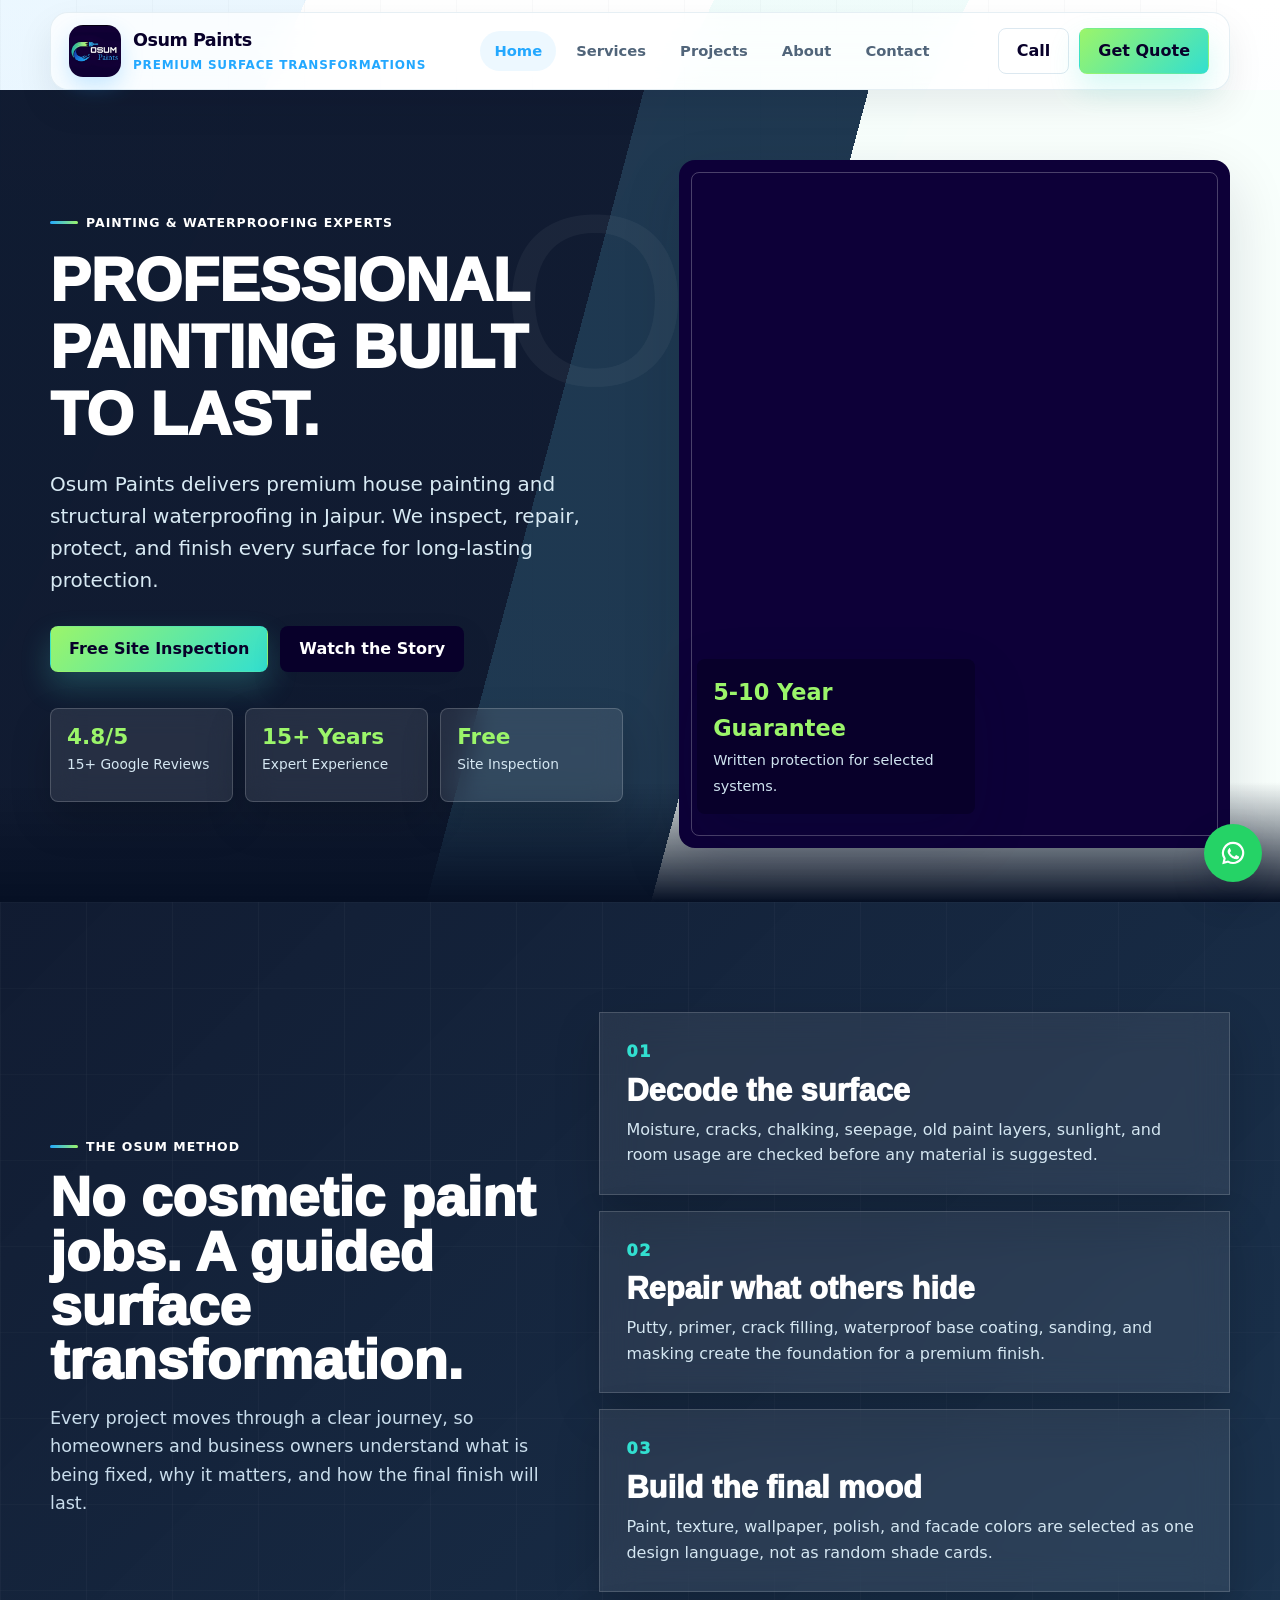
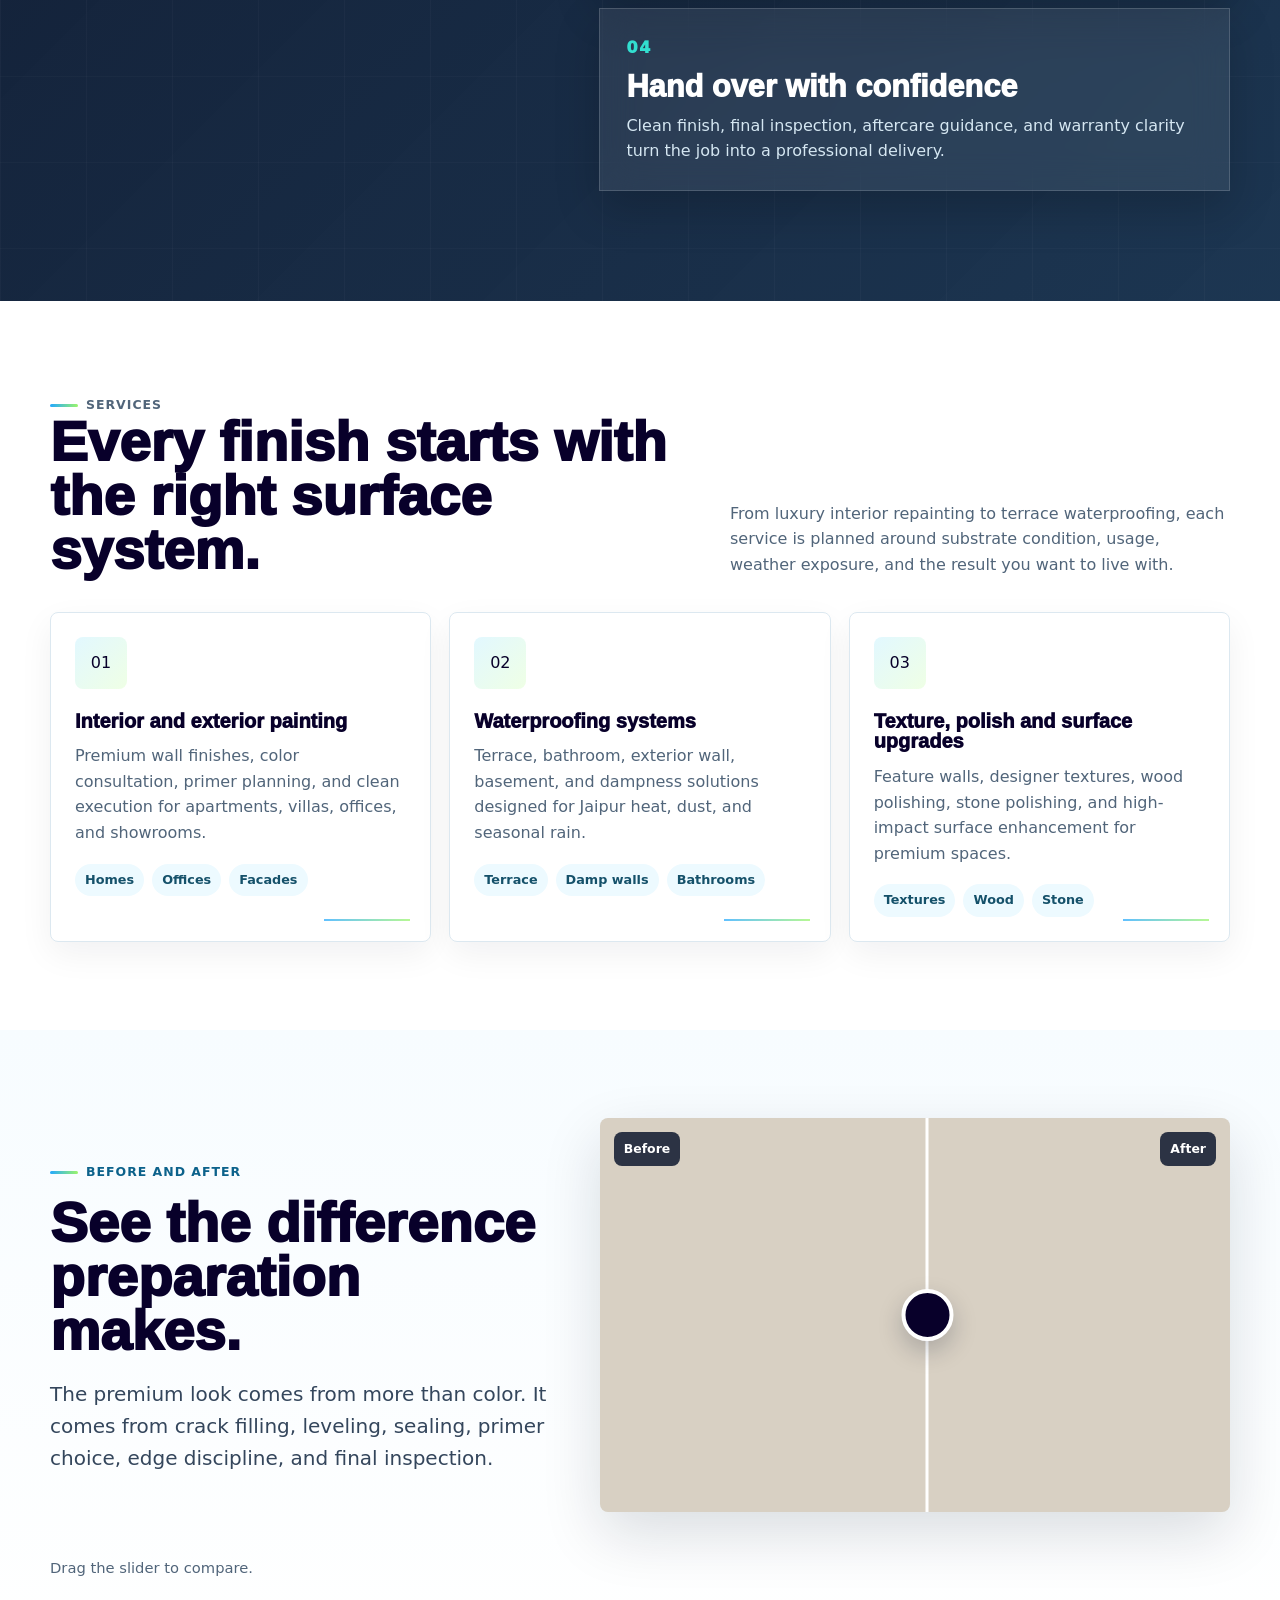
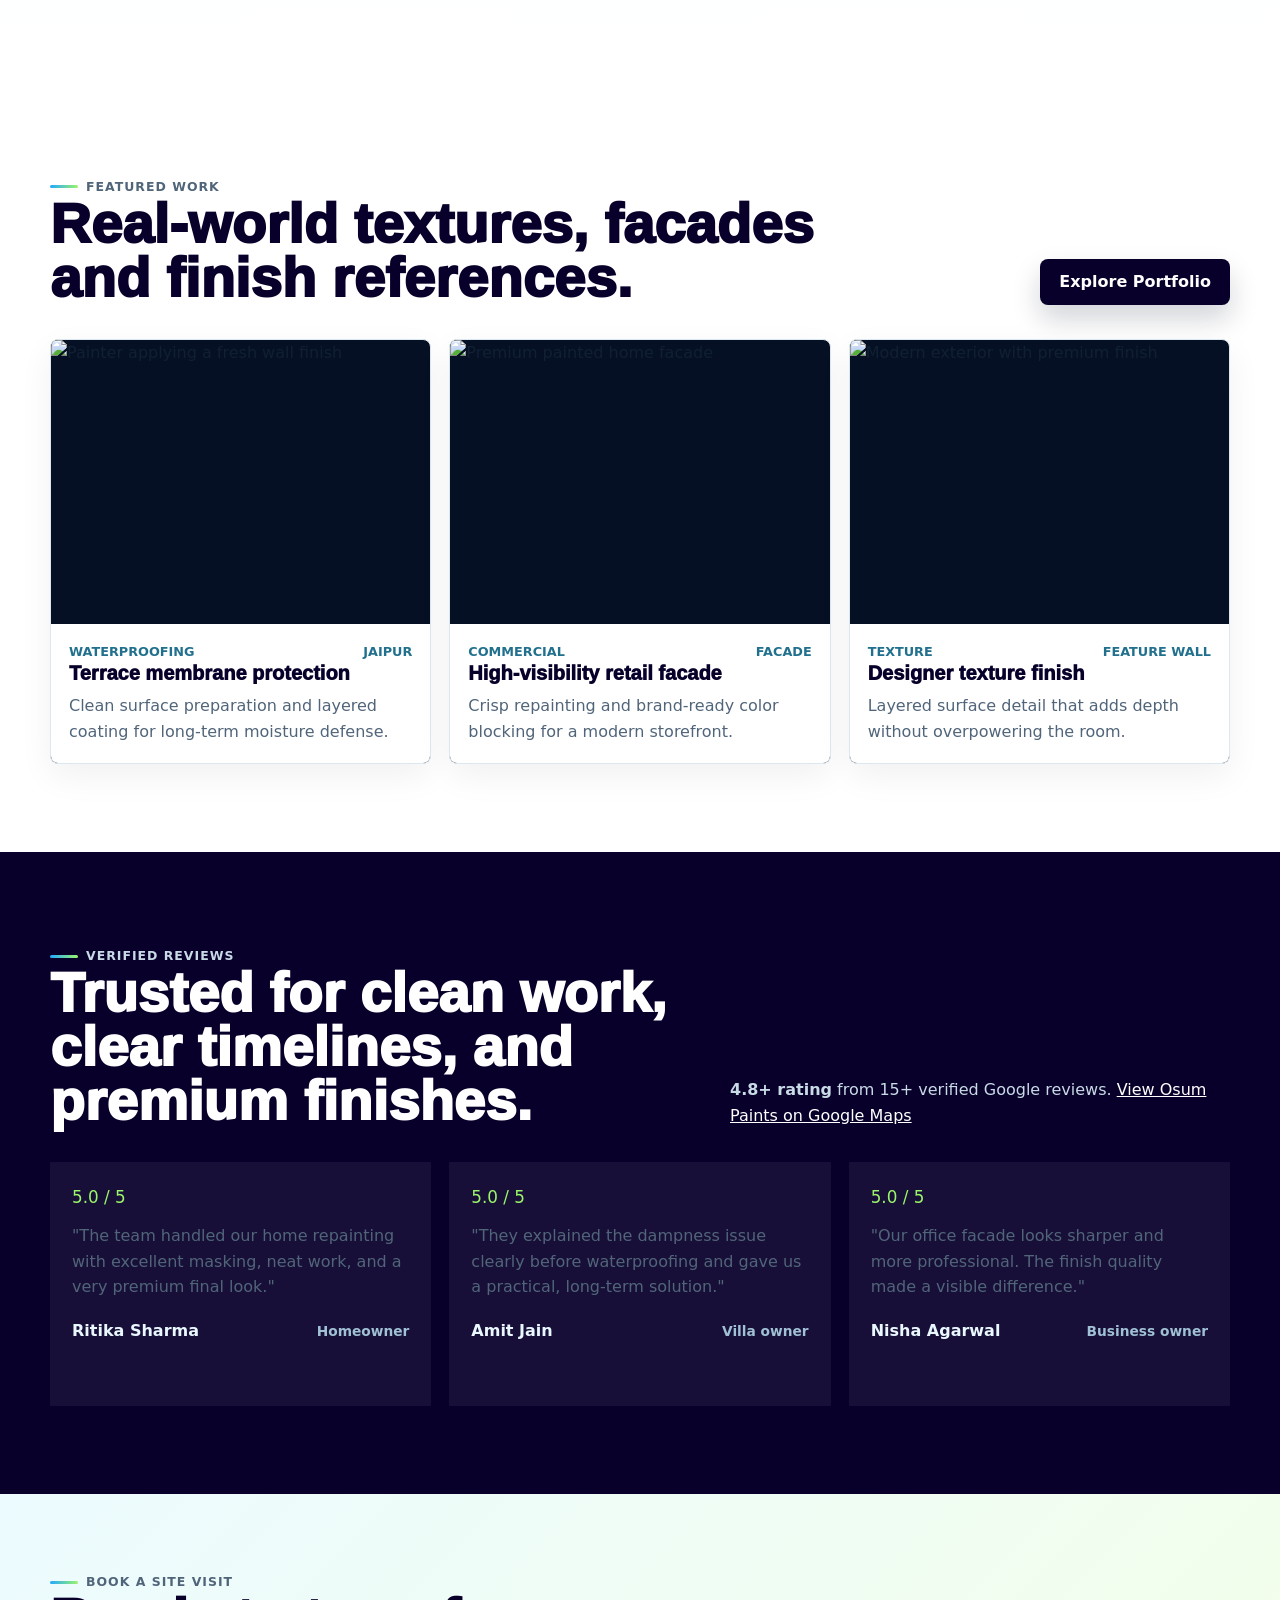
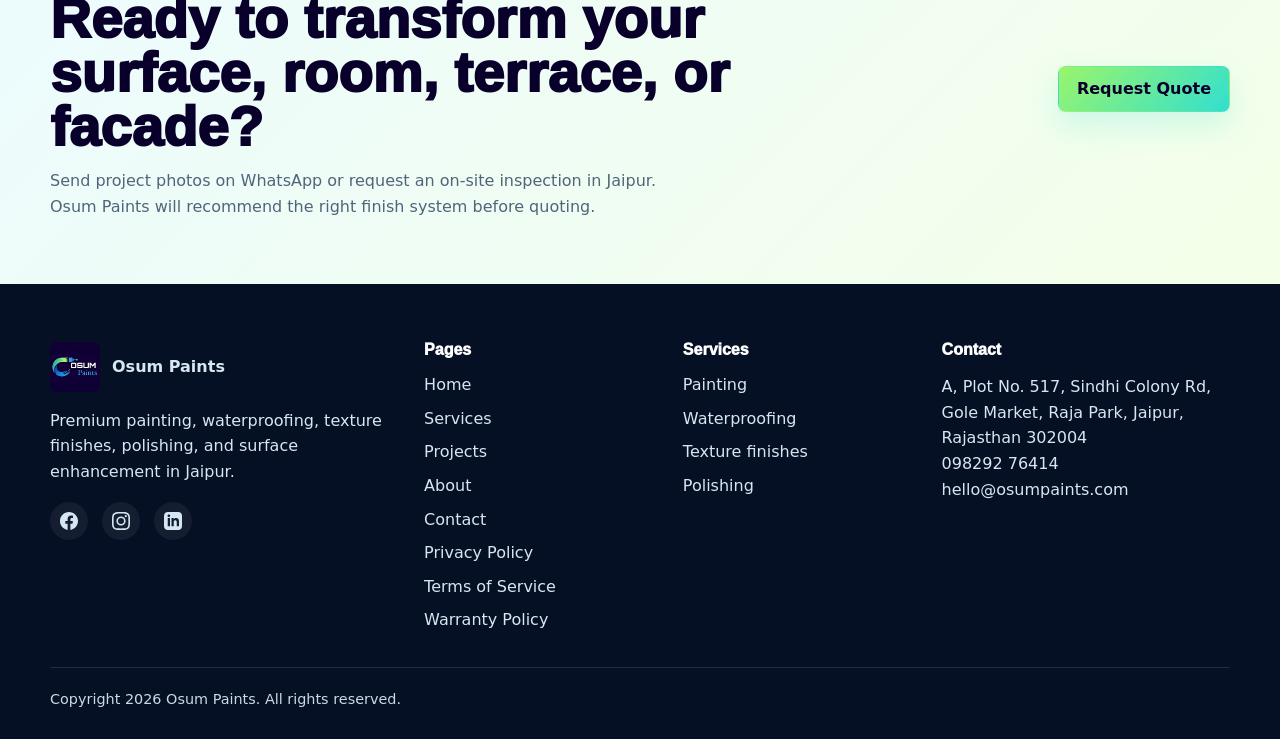
==== index.html @ 8ff4a6c2 "first commit" ====
<!doctype html>
<html lang="en-IN">
<head>
  <meta charset="utf-8">
  <meta name="viewport" content="width=device-width, initial-scale=1">
  <title>Painting Contractor Jaipur | House Painting & Waterproofing | Osum Paints</title>
  <meta name="description" content="Osum Paints is a painting contractor in Jaipur for house painting services, professional painters, home painting, waterproofing, texture painting, and wood polish.">
  <meta name="keywords" content="best painting contractor in Jaipur, professional painters in Jaipur, home painting services Jaipur, affordable painting contractor Jaipur, waterproofing contractor Jaipur, roof leakage repair Jaipur, damp proofing Jaipur, wall seepage treatment Jaipur, house painting quotation Jaipur">
  <meta property="og:title" content="Painting Contractor Jaipur | House Painting & Waterproofing | Osum Paints">
  <meta property="og:description" content="Osum Paints is a painting contractor in Jaipur for house painting services, professional painters, home painting, waterproofing, texture painting, and wood polish.">
  <meta property="og:url" content="https://osumpaints.com/">
  <meta property="og:image" content="https://osumpaints.com/assest/osum-paints-jaipur-logo.jpg">
  <meta property="og:type" content="website">
  <meta property="og:locale" content="en_IN">
  <meta property="og:site_name" content="Osum Paints">
  <meta name="twitter:card" content="summary_large_image">
  <meta name="twitter:title" content="Painting Contractor Jaipur | House Painting & Waterproofing | Osum Paints">
  <meta name="twitter:description" content="Osum Paints is a painting contractor in Jaipur for house painting services, professional painters, home painting, waterproofing, texture painting, and wood polish.">
  <meta name="twitter:image" content="https://osumpaints.com/assest/osum-paints-jaipur-logo.jpg">
  <meta name="theme-color" content="#071229">
  <link rel="preconnect" href="https://images.unsplash.com" crossorigin>
  <link rel="dns-prefetch" href="https://images.unsplash.com">
  <link rel="preconnect" href="https://images.pexels.com" crossorigin>
  <link rel="dns-prefetch" href="https://images.pexels.com">
  <link rel="preconnect" href="https://unpkg.com">
  <link rel="dns-prefetch" href="https://unpkg.com">
  <link rel="canonical" href="https://osumpaints.com/">
  <link rel="stylesheet" href="styles.css">
  <meta http-equiv="Content-Security-Policy" content="default-src 'self'; script-src 'self' https://unpkg.com 'unsafe-inline'; style-src 'self' 'unsafe-inline' https://fonts.googleapis.com; img-src 'self' https://images.unsplash.com https://images.pexels.com data:; connect-src 'self' https://unpkg.com; font-src 'self' https://fonts.gstatic.com; frame-src https://www.google.com;">
  <link rel="modulepreload" href="https://unpkg.com/three@0.164.1/build/three.module.js" integrity="sha384-wlK04bYFr3nyu6ipQq5N4n7KKGByMS1Yu1T8IrNtEnHiJ5WcGDt9dZBZFpRZjXEE" crossorigin="anonymous">
  <script type="application/ld+json">
  {
    "@context": "https://schema.org",
    "@graph": [
      {
        "@type": "WebPage",
        "@id": "https://osumpaints.com/#webpage",
        "url": "https://osumpaints.com/",
        "name": "Painting Contractor Jaipur | House Painting & Waterproofing | Osum Paints",
        "description": "Osum Paints provides house painting services, professional painters, waterproofing, roof leakage repair, damp proofing, wall seepage treatment, and painting quotations in Jaipur.",
        "keywords": [
          "Best painting contractor in Jaipur",
          "Professional painters in Jaipur",
          "Home painting services Jaipur",
          "Affordable painting contractor Jaipur",
          "Waterproofing contractor Jaipur",
          "Roof leakage repair Jaipur",
          "Damp proofing Jaipur",
          "Wall seepage treatment Jaipur",
          "House painting quotation Jaipur"
        ],
        "isPartOf": {"@type": "WebSite", "@id": "https://osumpaints.com/#website", "name": "Osum Paints", "url": "https://osumpaints.com/"},
        "about": {"@id": "https://osumpaints.com/#business"},
        "mainEntity": {"@id": "https://osumpaints.com/#painting-services"},
        "significantLink": [
          "https://osumpaints.com/services.html#residential-painting",
          "https://osumpaints.com/services.html#waterproofing",
          "https://osumpaints.com/services.html#decorative-finishes",
          "https://osumpaints.com/services.html#wood-polishing",
          "https://osumpaints.com/contact.html"
        ]
      },
      {
        "@type": ["LocalBusiness", "ProfessionalService"],
        "@id": "https://osumpaints.com/#business",
        "name": "Osum Paints",
        "image": "https://osumpaints.com/assest/osum-paints-jaipur-logo.jpg",
        "url": "https://osumpaints.com/",
        "telephone": "+91 98292 76414",
        "email": "hello@osumpaints.com",
        "priceRange": "$$",
        "description": "Professional painting contractor in Jaipur for house painting services, waterproofing, texture painting, exterior painting, interior painting, wood polish, wall putty, and surface finishing.",
        "address": {
          "@type": "PostalAddress",
          "streetAddress": "A, Plot No. 517, Sindhi Colony Rd, Gole Market, Raja Park",
          "addressLocality": "Jaipur",
          "addressRegion": "Rajasthan",
          "postalCode": "302004",
          "addressCountry": "IN"
        },
        "areaServed": ["Jaipur", "Raja Park", "Vaishali Nagar", "Mansarovar", "Malviya Nagar", "Jagatpura", "Tonk Road", "Pratap Nagar", "Vidhyadhar Nagar", "Bani Park"],
        "founder": {"@type": "Person", "name": "Omprakash Tank", "jobTitle": "Founder & Owner"},
        "employee": {"@type": "Person", "name": "Lucky Tank", "jobTitle": "Chief Executive Officer"},
        "aggregateRating": {"@type": "AggregateRating", "ratingValue": "4.8", "reviewCount": "15"},
        "review": [
          {"@type": "Review", "reviewRating": {"@type": "Rating", "ratingValue": "5"}, "author": {"@type": "Person", "name": "Ritika Sharma"}, "reviewBody": "Neat home repainting with masking, clear communication, and a premium final finish."},
          {"@type": "Review", "reviewRating": {"@type": "Rating", "ratingValue": "5"}, "author": {"@type": "Person", "name": "Amit Jain"}, "reviewBody": "Clear waterproofing diagnosis and a practical solution for dampness and terrace leakage."}
        ],
        "contactPoint": {
          "@type": "ContactPoint",
          "telephone": "+91 98292 76414",
          "contactType": "customer service",
          "areaServed": "IN",
          "availableLanguage": ["en-IN", "hi-IN"]
        },
        "openingHoursSpecification": [{
          "@type": "OpeningHoursSpecification",
          "dayOfWeek": ["Monday", "Tuesday", "Wednesday", "Thursday", "Friday", "Saturday"],
          "opens": "09:00",
          "closes": "19:00"
        }]
      },
      {
        "@type": "Service",
        "@id": "https://osumpaints.com/#painting-services",
        "name": "Painting Contractor Jaipur",
        "provider": {"@id": "https://osumpaints.com/#business"},
        "areaServed": "Jaipur",
        "serviceType": [
          "Best painting contractor in Jaipur",
          "Professional painters in Jaipur",
          "Home painting services Jaipur",
          "Affordable painting contractor Jaipur",
          "Waterproofing contractor Jaipur",
          "Roof leakage repair Jaipur",
          "Damp proofing Jaipur",
          "Wall seepage treatment Jaipur",
          "House painting quotation Jaipur"
        ],
        "hasOfferCatalog": {
          "@type": "OfferCatalog",
          "name": "Osum Paints Jaipur service links",
          "itemListElement": [
            {"@type": "Offer", "url": "https://osumpaints.com/services.html#residential-painting", "itemOffered": {"@type": "Service", "name": "Home painting services Jaipur"}},
            {"@type": "Offer", "url": "https://osumpaints.com/services.html#waterproofing", "itemOffered": {"@type": "Service", "name": "Waterproofing contractor Jaipur"}},
            {"@type": "Offer", "url": "https://osumpaints.com/services.html#waterproofing", "itemOffered": {"@type": "Service", "name": "Roof leakage repair Jaipur"}},
            {"@type": "Offer", "url": "https://osumpaints.com/services.html#waterproofing", "itemOffered": {"@type": "Service", "name": "Damp proofing Jaipur"}},
            {"@type": "Offer", "url": "https://osumpaints.com/services.html#waterproofing", "itemOffered": {"@type": "Service", "name": "Wall seepage treatment Jaipur"}},
            {"@type": "Offer", "url": "https://osumpaints.com/contact.html", "itemOffered": {"@type": "Service", "name": "House painting quotation Jaipur"}}
          ]
        }
      },
      {
        "@type": "BreadcrumbList",
        "@id": "https://osumpaints.com/#breadcrumbs",
        "itemListElement": [
          {"@type": "ListItem", "position": 1, "name": "Home", "item": "https://osumpaints.com/"}
        ]
      }
    ]
  }
  </script>
</head>
<body>
  <div class="scroll-progress" aria-hidden="true"><span></span></div>
  <a class="skip-link" href="#main">Skip to content</a>
  <header class="site-header">
    <nav class="nav" aria-label="Primary navigation">
      <a class="brand" href="index.html" aria-label="Osum Paints home">
        <img src="assest/osum-paints-jaipur-logo.jpg" width="52" height="52" alt="Osum Paints Jaipur logo">
        <span><strong>Osum Paints</strong><span>Premium surface transformations</span></span>
      </a>
      <button class="nav-toggle" type="button" data-nav-toggle aria-label="Open navigation" aria-expanded="false"><span></span><span></span><span></span></button>
      <div class="nav-links">
        <a href="index.html" aria-current="page">Home</a>
        <a href="services.html">Services</a>
        <a href="projects.html">Projects</a>
        <a href="about.html">About</a>
        <a href="contact.html">Contact</a>
      </div>
      <div class="nav-actions">
        <a class="btn btn-ghost" href="tel:+919829276414">Call</a>
        <a class="btn btn-accent" href="contact.html">Get Quote</a>
      </div>
    </nav>
  </header>

  <main id="main">
    <section class="hero home-hero">
      <div class="hero-grid">
        <div class="hero-copy">
          <p class="eyebrow">Painting & Waterproofing Experts</p>
          <h1>Professional Painting Built to Last.</h1>
          <p class="lead">Osum Paints delivers premium house painting and structural waterproofing in Jaipur. We inspect, repair, protect, and finish every surface for long-lasting protection.</p>
          <div class="hero-actions">
            <a class="btn btn-accent" href="https://wa.me/919829276414?text=Hello%20Osum%20Paints%2C%20I%20want%20a%20site%20visit%20for%20my%20painting%20or%20waterproofing%20project.">Free Site Inspection</a>
            <a class="btn btn-primary" href="#transformation-story">Watch the Story</a>
          </div>
          <div class="hero-proof" aria-label="Company highlights">
            <div class="proof-item"><strong>4.8/5</strong><span>15+ Google Reviews</span></div>
            <div class="proof-item"><strong>15+ Years</strong><span>Expert Experience</span></div>
            <div class="proof-item"><strong>Free</strong><span>Site Inspection</span></div>
          </div>
        </div>
        <div class="hero-media story-hero-panel" data-tilt>
          <div class="service-media-frame">
            <img src="https://images.unsplash.com/photo-1618221195710-dd6b41faaea6?auto=format&fit=crop&w=1200&h=1400&q=82"
              srcset="https://images.unsplash.com/photo-1618221195710-dd6b41faaea6?auto=format&fit=crop&w=480&h=560&q=80 480w, https://images.unsplash.com/photo-1618221195710-dd6b41faaea6?auto=format&fit=crop&w=768&h=896&q=80 768w, https://images.unsplash.com/photo-1618221195710-dd6b41faaea6?auto=format&fit=crop&w=1200&h=1400&q=82 1200w"
              sizes="(max-width: 980px) 100vw, 50vw"
              width="1200" height="1400" alt="Premium living room with refined wall finish by Osum Paints" decoding="async" fetchpriority="high">
          </div>
          <div class="hero-badge"><strong>5-10 Year Guarantee</strong><span>Written protection for selected systems.</span></div>
        </div>
      </div>
    </section>

    <section class="section stats-section">
      <div class="container">
        <div class="stats-grid">
          <div class="stat-card">
            <div class="stat-number blue">500+</div>
            <p class="stat-label">Projects completed in Jaipur</p>
          </div>
          <div class="stat-card">
            <div class="stat-number aqua">4.8/5</div>
            <p class="stat-label">Average customer rating</p>
          </div>
          <div class="stat-card">
            <div class="stat-number lime">15+</div>
            <p class="stat-label">Years combined team experience</p>
          </div>
        </div>
      </div>
    </section>

    <section class="story-section" id="transformation-story">
      <div class="container story-grid">
        <div class="story-intro">
          <p class="eyebrow">The Osum method</p>
          <h2>No cosmetic paint jobs. A guided surface transformation.</h2>
          <p>Every project moves through a clear journey, so homeowners and business owners understand what is being fixed, why it matters, and how the final finish will last.</p>
        </div>
        <div class="story-steps" aria-label="Osum Paints transformation journey">
          <article class="story-step">
            <span>01</span>
            <h3>Decode the surface</h3>
            <p>Moisture, cracks, chalking, seepage, old paint layers, sunlight, and room usage are checked before any material is suggested.</p>
          </article>
          <article class="story-step">
            <span>02</span>
            <h3>Repair what others hide</h3>
            <p>Putty, primer, crack filling, waterproof base coating, sanding, and masking create the foundation for a premium finish.</p>
          </article>
          <article class="story-step">
            <span>03</span>
            <h3>Build the final mood</h3>
            <p>Paint, texture, wallpaper, polish, and facade colors are selected as one design language, not as random shade cards.</p>
          </article>
          <article class="story-step">
            <span>04</span>
            <h3>Hand over with confidence</h3>
            <p>Clean finish, final inspection, aftercare guidance, and warranty clarity turn the job into a professional delivery.</p>
          </article>
        </div>
      </div>
    </section>

    <section class="section">
      <div class="container">
        <div class="section-head">
          <div>
            <p class="eyebrow">Services</p>
            <h2>Every finish starts with the right surface system.</h2>
          </div>
          <p>From luxury interior repainting to terrace waterproofing, each service is planned around substrate condition, usage, weather exposure, and the result you want to live with.</p>
        </div>
        <div class="service-grid">
          <article class="card service-card">
            <div class="service-icon" aria-hidden="true">01</div>
            <h3>Interior and exterior painting</h3>
            <p>Premium wall finishes, color consultation, primer planning, and clean execution for apartments, villas, offices, and showrooms.</p>
            <div class="service-list"><span class="pill">Homes</span><span class="pill">Offices</span><span class="pill">Facades</span></div>
          </article>
          <article class="card service-card">
            <div class="service-icon" aria-hidden="true">02</div>
            <h3>Waterproofing systems</h3>
            <p>Terrace, bathroom, exterior wall, basement, and dampness solutions designed for Jaipur heat, dust, and seasonal rain.</p>
            <div class="service-list"><span class="pill">Terrace</span><span class="pill">Damp walls</span><span class="pill">Bathrooms</span></div>
          </article>
          <article class="card service-card">
            <div class="service-icon" aria-hidden="true">03</div>
            <h3>Texture, polish and surface upgrades</h3>
            <p>Feature walls, designer textures, wood polishing, stone polishing, and high-impact surface enhancement for premium spaces.</p>
            <div class="service-list"><span class="pill">Textures</span><span class="pill">Wood</span><span class="pill">Stone</span></div>
          </article>
        </div>
      </div>
    </section>

    <section class="section alt">
      <div class="container before-after">
        <div>
          <p class="eyebrow">Before and after</p>
          <h2>See the difference preparation makes.</h2>
          <p class="lead">The premium look comes from more than color. It comes from crack filling, leveling, sealing, primer choice, edge discipline, and final inspection.</p>
        </div>
        <div class="ba-slider" data-ba-slider>
          <img src="https://images.unsplash.com/photo-1589939705384-5185137a7f0f?auto=format&fit=crop&w=1200&h=760&q=80"
            srcset="https://images.unsplash.com/photo-1589939705384-5185137a7f0f?auto=format&fit=crop&w=480&h=304&q=80 480w, https://images.unsplash.com/photo-1589939705384-5185137a7f0f?auto=format&fit=crop&w=800&h=507&q=80 800w, https://images.unsplash.com/photo-1589939705384-5185137a7f0f?auto=format&fit=crop&w=1200&h=760&q=80 1200w"
            sizes="(max-width: 980px) 100vw, 50vw"
            width="1200" height="760" alt="Wall painting work in progress" loading="lazy" decoding="async">
          <img class="ba-after" src="https://images.unsplash.com/photo-1618221195710-dd6b41faaea6?auto=format&fit=crop&w=1200&h=760&q=80"
            srcset="https://images.unsplash.com/photo-1618221195710-dd6b41faaea6?auto=format&fit=crop&w=480&h=304&q=80 480w, https://images.unsplash.com/photo-1618221195710-dd6b41faaea6?auto=format&fit=crop&w=800&h=507&q=80 800w, https://images.unsplash.com/photo-1618221195710-dd6b41faaea6?auto=format&fit=crop&w=1200&h=760&q=80 1200w"
            sizes="(max-width: 980px) 100vw, 50vw"
            width="1200" height="760" alt="Finished modern living room with premium wall finish" loading="lazy" decoding="async">
          <span class="ba-label before">Before</span>
          <span class="ba-label after">After</span>
          <span class="ba-handle" aria-hidden="true"></span>
          <input type="range" min="8" max="92" value="52" aria-label="Compare before and after project image">
        </div>
        <p class="ba-instruction">Drag the slider to compare.</p>
      </div>
    </section>

    <section class="section">
      <div class="container">
        <div class="section-head">
          <div>
            <p class="eyebrow">Featured work</p>
            <h2>Real-world textures, facades and finish references.</h2>
          </div>
          <a class="btn btn-primary" href="projects.html">Explore Portfolio</a>
        </div>
        <div class="project-grid">
          <article class="card project-card">
            <img src="https://images.unsplash.com/photo-1562259949-e8e7689d7828?auto=format&fit=crop&w=1200&h=760&q=80"
              srcset="https://images.unsplash.com/photo-1562259949-e8e7689d7828?auto=format&fit=crop&w=480&h=304&q=80 480w, https://images.unsplash.com/photo-1562259949-e8e7689d7828?auto=format&fit=crop&w=800&h=507&q=80 800w, https://images.unsplash.com/photo-1562259949-e8e7689d7828?auto=format&fit=crop&w=1200&h=760&q=80 1200w"
              sizes="(max-width: 980px) 100vw, (max-width: 1200px) 50vw, 33vw"
              width="1200" height="760" alt="Painter applying a fresh wall finish" loading="lazy" decoding="async">
            <div class="project-body"><div class="project-meta"><span>Waterproofing</span><span>Jaipur</span></div><h3>Terrace membrane protection</h3><p>Clean surface preparation and layered coating for long-term moisture defense.</p></div>
          </article>
          <article class="card project-card">
            <img src="https://images.unsplash.com/photo-1494526585095-c41746248156?auto=format&fit=crop&w=1200&h=760&q=80"
              srcset="https://images.unsplash.com/photo-1494526585095-c41746248156?auto=format&fit=crop&w=480&h=304&q=80 480w, https://images.unsplash.com/photo-1494526585095-c41746248156?auto=format&fit=crop&w=800&h=507&q=80 800w, https://images.unsplash.com/photo-1494526585095-c41746248156?auto=format&fit=crop&w=1200&h=760&q=80 1200w"
              sizes="(max-width: 980px) 100vw, (max-width: 1200px) 50vw, 33vw"
              width="1200" height="760" alt="Premium painted home facade" loading="lazy" decoding="async">
            <div class="project-body"><div class="project-meta"><span>Commercial</span><span>Facade</span></div><h3>High-visibility retail facade</h3><p>Crisp repainting and brand-ready color blocking for a modern storefront.</p></div>
          </article>
          <article class="card project-card">
            <img src="https://images.unsplash.com/photo-1600585154340-be6161a56a0c?auto=format&fit=crop&w=1200&h=760&q=80"
              srcset="https://images.unsplash.com/photo-1600585154340-be6161a56a0c?auto=format&fit=crop&w=480&h=304&q=80 480w, https://images.unsplash.com/photo-1600585154340-be6161a56a0c?auto=format&fit=crop&w=800&h=507&q=80 800w, https://images.unsplash.com/photo-1600585154340-be6161a56a0c?auto=format&fit=crop&w=1200&h=760&q=80 1200w"
              sizes="(max-width: 980px) 100vw, (max-width: 1200px) 50vw, 33vw"
              width="1200" height="760" alt="Modern exterior with premium finish" loading="lazy" decoding="async">
            <div class="project-body"><div class="project-meta"><span>Texture</span><span>Feature wall</span></div><h3>Designer texture finish</h3><p>Layered surface detail that adds depth without overpowering the room.</p></div>
          </article>
        </div>
      </div>
    </section>

    <section class="section reviews-band">
      <div class="container">
        <div class="section-head">
          <div>
            <p class="eyebrow">Verified reviews</p>
            <h2>Trusted for clean work, clear timelines, and premium finishes.</h2>
          </div>
          <p><strong>4.8+ rating</strong> from 15+ verified Google reviews. <a class="review-link" href="https://www.google.com/maps/search/Osum+Paints+Jaipur" target="_blank" rel="noopener">View Osum Paints on Google Maps</a></p>
        </div>
        <div class="review-grid">
          <article class="review-card"><div class="stars">5.0 / 5</div><p>"The team handled our home repainting with excellent masking, neat work, and a very premium final look."</p><div class="reviewer">Ritika Sharma <span>Homeowner</span></div></article>
          <article class="review-card"><div class="stars">5.0 / 5</div><p>"They explained the dampness issue clearly before waterproofing and gave us a practical, long-term solution."</p><div class="reviewer">Amit Jain <span>Villa owner</span></div></article>
          <article class="review-card"><div class="stars">5.0 / 5</div><p>"Our office facade looks sharper and more professional. The finish quality made a visible difference."</p><div class="reviewer">Nisha Agarwal <span>Business owner</span></div></article>
        </div>
      </div>
    </section>

    <section class="cta-band">
      <div class="container cta-box">
        <div>
          <p class="eyebrow">Book a site visit</p>
          <h2>Ready to transform your surface, room, terrace, or facade?</h2>
          <p>Send project photos on WhatsApp or request an on-site inspection in Jaipur. Osum Paints will recommend the right finish system before quoting.</p>
        </div>
        <a class="btn btn-accent" href="contact.html">Request Quote</a>
      </div>
    </section>
  </main>

  <footer class="site-footer">
    <div class="container footer-grid">
      <div>
        <div class="footer-logo">
          <img src="assest/osum-paints-jaipur-logo.jpg" width="50" height="50" alt="Osum Paints Jaipur logo">
          <strong>Osum Paints</strong>
        </div>
        <p>Premium painting, waterproofing, texture finishes, polishing, and surface enhancement in Jaipur.</p>
        <div class="footer-socials">
          <a href="https://www.facebook.com/osumpaints" target="_blank" rel="noopener" aria-label="Follow Osum Paints on Facebook">
            <svg viewBox="0 0 24 24" aria-hidden="true"><path d="M24 12.073c0-6.627-5.373-12-12-12s-12 5.373-12 12c0 5.99 4.388 10.954 10.125 11.854v-8.385H7.078v-3.47h3.047V9.43c0-3.007 1.792-4.669 4.533-4.669 1.312 0 2.686.235 2.686.235v2.953H15.83c-1.491 0-1.956.925-1.956 1.874v2.25h3.328l-.532 3.47h-2.796v8.385C19.612 23.027 24 18.062 24 12.073z"/></svg>
          </a>
          <a href="https://www.instagram.com/osumpaints" target="_blank" rel="noopener" aria-label="Follow Osum Paints on Instagram">
            <svg viewBox="0 0 24 24" aria-hidden="true"><path d="M12 2.163c3.204 0 3.584.012 4.85.07 3.252.148 4.771 1.691 4.919 4.919.058 1.265.069 1.645.069 4.849 0 3.205-.012 3.584-.069 4.849-.149 3.225-1.664 4.771-4.919 4.919-1.266.058-1.644.07-4.85.07-3.204 0-3.584-.012-4.849-.07-3.26-.149-4.771-1.699-4.919-4.92-.058-1.265-.07-1.644-.07-4.849 0-3.204.013-3.583.07-4.849.149-3.227 1.664-4.771 4.919-4.919 1.266-.057 1.645-.069 4.849-.069zM12 0C8.741 0 8.333.014 7.053.072 2.695.272.273 2.69.073 7.051.014 8.333 0 8.741 0 12c0 3.259.014 3.668.072 4.948.2 4.358 2.618 6.78 6.98 6.98 1.281.058 1.689.072 4.948.072 3.259 0 3.668-.014 4.948-.072 4.354-.2 6.782-2.618 6.979-6.98.059-1.28.073-1.689.073-4.948 0-3.259-.014-3.667-.072-4.947-.196-4.354-2.617-6.78-6.979-6.98C15.668.014 15.259 0 12 0zm0 5.838a6.162 6.162 0 100 12.324 6.162 6.162 0 000-12.324zM12 16a4 4 0 110-8 4 4 0 010 8zm6.406-11.845a1.44 1.44 0 100 2.881 1.44 1.44 0 000-2.881z"/></svg>
          </a>
          <a href="https://www.linkedin.com/company/osumpaints" target="_blank" rel="noopener" aria-label="Follow Osum Paints on LinkedIn">
            <svg viewBox="0 0 24 24" aria-hidden="true"><path d="M19 0h-14c-2.761 0-5 2.239-5 5v14c0 2.761 2.239 5 5 5h14c2.762 0 5-2.239 5-5v-14c0-2.761-2.238-5-5-5zm-11 19h-3v-11h3v11zm-1.5-12.268c-.966 0-1.75-.779-1.75-1.75s.784-1.75 1.75-1.75 1.75.779 1.75 1.75-.784 1.75-1.75 1.75zm13.5 12.268h-3v-5.604c0-3.368-4-3.113-4 0v5.604h-3v-11h3v1.765c1.396-2.586 7-2.777 7 2.476v6.759z"/></svg>
          </a>
        </div>
      </div>
      <div>
        <h3>Pages</h3>
        <div class="footer-links">
          <a href="index.html">Home</a>
          <a href="services.html">Services</a>
          <a href="projects.html">Projects</a>
          <a href="about.html">About</a>
          <a href="contact.html">Contact</a>
          <a href="privacy.html">Privacy Policy</a>
          <a href="terms.html">Terms of Service</a>
          <a href="warranty.html">Warranty Policy</a>
        </div>
      </div>
      <div>
        <h3>Services</h3>
        <div class="footer-links">
          <a href="services.html">Painting</a>
          <a href="services.html">Waterproofing</a>
          <a href="services.html">Texture finishes</a>
          <a href="services.html">Polishing</a>
        </div>
      </div>
      <div>
        <h3>Contact</h3>
        <p>A, Plot No. 517, Sindhi Colony Rd,<br>Gole Market, Raja Park, Jaipur, Rajasthan 302004<br><a href="tel:+919829276414">098292 76414</a><br><a href="mailto:hello@osumpaints.com">hello@osumpaints.com</a></p>
      </div>
    </div>
    <div class="container footer-bottom">Copyright 2026 Osum Paints. All rights reserved.</div>
  </footer>
  <a class="whatsapp-float" href="https://wa.me/919829276414?text=Hello%20Osum%20Paints%2C%20I%20need%20a%20quote." aria-label="Chat with Osum Paints on WhatsApp">
    <svg viewBox="0 0 32 32" aria-hidden="true"><path fill="currentColor" d="M16.02 3.2A12.7 12.7 0 0 0 5.1 22.4L3.7 28.8l6.5-1.7A12.7 12.7 0 1 0 16.02 3.2Zm0 2.4a10.3 10.3 0 0 1 8.7 15.8 10.3 10.3 0 0 1-13.8 3.4l-.5-.3-3.4.9.7-3.4-.3-.5A10.3 10.3 0 0 1 16 5.6Zm-4.3 5.6c-.2 0-.5.1-.8.4-.3.4-1.1 1.1-1.1 2.7 0 1.6 1.1 3.1 1.3 3.3.2.3 2.2 3.5 5.5 4.7 2.7 1.1 3.3.9 3.9.8.6-.1 1.9-.8 2.2-1.5.3-.8.3-1.4.2-1.5-.1-.2-.3-.3-.7-.5l-2.2-1.1c-.3-.1-.6-.2-.8.2-.2.3-.9 1.1-1.1 1.3-.2.2-.4.2-.8.1-.4-.2-1.5-.6-2.8-1.8-1-1-1.8-2.1-2-2.5-.2-.3 0-.5.2-.7l.5-.6c.2-.2.2-.4.4-.6.1-.2.1-.5 0-.7l-1-2.4c-.3-.6-.5-.6-.8-.6h-.6Z"/></svg>
  </a>
  <script src="script.js" defer></script>
</body>
</html>
---- styles.css ----
:root {
  --navy: #08002a;
  --brand-midnight: #0d0038;
  --blue: #23a8ff;
  --aqua: #32dfd0;
  --lime: #9bf56a;
  --white: #ffffff;
  --ink: #102033;
  --muted: #51657a;
  --line: #dce8f0;
  --soft: #f5faff;
  --mint: #effff8;
  --shadow: 0 22px 60px rgba(7, 18, 41, .14);
  --radius: 8px;
  --max: 1180px;
}

* { box-sizing: border-box; }
html { 
  scroll-behavior: smooth;
}
body {
  margin: 0;
  color: var(--ink);
  background: var(--white);
  font-family: "Aptos", "Segoe UI Variable", "Inter", ui-sans-serif, system-ui, -apple-system, BlinkMacSystemFont, "Segoe UI", sans-serif;
  line-height: 1.6;
  text-rendering: optimizeLegibility;
  overflow-x: clip;
}
body::before {
  content: "";
  position: fixed;
  inset: 0;
  z-index: -2;
  background:
    linear-gradient(115deg, rgba(40, 169, 255, .09) 0 18%, transparent 18% 42%, rgba(69, 227, 209, .08) 42% 57%, transparent 57%),
    repeating-linear-gradient(90deg, rgba(7,18,41,.025) 0 1px, transparent 1px 76px),
    linear-gradient(180deg, #ffffff, #f7fcff 46%, #ffffff);
}

img, svg { display: block; max-width: 100%; height: auto; }
a { color: inherit; text-decoration: none; }
button, input, textarea, select { font: inherit; }
:focus-visible { outline: 3px solid var(--lime); outline-offset: 3px; }

.scroll-progress {
  position: fixed;
  inset: 0 0 auto;
  z-index: 100;
  height: 3px;
  background: transparent;
  pointer-events: none;
}
.scroll-progress span {
  display: block;
  width: 0%;
  height: 100%;
  background: linear-gradient(90deg, var(--blue), var(--aqua), var(--lime));
  box-shadow: 0 0 18px rgba(69, 227, 209, .55);
}

.skip-link {
  position: fixed;
  left: 16px;
  top: -80px;
  z-index: 1000;
  background: var(--lime);
  color: var(--navy);
  padding: 10px 14px;
  border-radius: var(--radius);
  font-weight: 800;
}
.skip-link:focus { top: 16px; }

.site-header {
  position: sticky;
  top: 12px;
  z-index: 50;
  width: min(var(--max), calc(100% - 32px));
  margin: 12px auto 0;
  border: 1px solid rgba(220, 232, 240, 0.7);
  border-radius: 18px;
  background: rgba(255, 255, 255, 0.72);
  backdrop-filter: blur(20px);
  box-shadow: 0 16px 36px rgba(7, 18, 41, 0.08);
}

.nav {
  width: 100%;
  min-height: 76px;
  margin: 0;
  padding: 0 20px 0 18px;
  display: flex;
  align-items: center;
  justify-content: space-between;
  gap: 18px;
}

.brand {
  display: flex;
  align-items: center;
  gap: 12px;
  min-width: auto;
  font-weight: 700;
}

.brand img {
  width: 52px;
  height: 52px;
  object-fit: cover;
  border-radius: 14px;
  background: linear-gradient(135deg, var(--blue), var(--aqua));
  box-shadow: 0 10px 22px rgba(40, 169, 255, .24);
}

.brand span {
  display: flex;
  flex-direction: column;
  gap: 2px;
}

.brand strong {
  color: var(--navy);
  font-size: 1.1rem;
  letter-spacing: -0.5px;
  display: block;
}

.brand span span {
  font-size: 0.75rem;
  color: var(--blue);
  font-weight: 600;
  letter-spacing: 0.8px;
  text-transform: uppercase;
}

.nav-links {
  display: flex;
  gap: 6px;
  align-items: center;
  flex: 1;
  justify-content: center;
}

.nav-links a {
  font-size: 0.92rem;
  font-weight: 600;
  color: var(--muted);
  padding: 8px 14px;
  border-radius: 99px;
  transition: all 0.22s cubic-bezier(0.16, 1, 0.3, 1);
}

.nav-links a:hover {
  color: var(--navy);
  background: rgba(7, 18, 41, 0.04);
}

.nav-links a[aria-current="page"] {
  color: var(--blue);
  background: rgba(35, 168, 255, 0.08);
  font-weight: 700;
}

.nav-toggle {
  display: none;
  width: 44px;
  height: 44px;
  border: 1px solid var(--line);
  border-radius: var(--radius);
  background: var(--white);
  color: var(--navy);
}
.nav-toggle span {
  display: block;
  width: 19px;
  height: 2px;
  margin: 5px auto;
  background: currentColor;
}

.nav-actions {
  display: flex;
  align-items: center;
  gap: 10px;
}

.btn {
  display: inline-flex;
  align-items: center;
  justify-content: center;
  gap: 9px;
  min-height: 46px;
  padding: 12px 18px;
  border: 1px solid transparent;
  border-radius: var(--radius);
  cursor: pointer;
  font-weight: 850;
  line-height: 1.1;
  transition: transform .2s ease, box-shadow .2s ease, background .2s ease;
}
.btn:focus-visible {
  outline: 3px solid var(--lime);
  outline-offset: 3px;
}
.btn:hover { transform: translateY(-1px); }
.btn-primary {
  color: var(--white);
  background: var(--navy);
  box-shadow: 0 14px 28px rgba(7, 18, 41, .18);
}
.btn-primary:active { background: #0a1736; }
.btn-primary:hover { background: #0b1b3b; }
.btn-accent {
  color: var(--navy);
  background: linear-gradient(135deg, var(--lime), var(--aqua));
  box-shadow: 0 14px 30px rgba(69, 227, 209, .22);
}
.btn-accent:active { filter: brightness(.96); }
.btn-ghost {
  color: var(--navy);
  background: var(--white);
  border-color: var(--line);
  transition: all 0.22s ease;
}
.btn-ghost:hover {
  background: #f8fbff;
  border-color: rgba(40, 169, 255, .25);
  transform: translateY(-1px);
}
.btn-ghost:active {
  background: #eef6ff;
  border-color: rgba(40, 169, 255, .35);
}
.icon { width: 18px; height: 18px; flex: 0 0 auto; }

.section {
  padding: 88px 0;
}
.section.alt { background: linear-gradient(180deg, #f7fcff, #ffffff); }
.section.mint { background: var(--mint); }
.stats-section { background: #f9fcff; }
.stats-grid {
  display: grid;
  grid-template-columns: repeat(3, minmax(0, 1fr));
  gap: 18px;
  text-align: center;
  margin-bottom: 36px;
}
.stat-card { padding: 20px; }
.stat-number {
  font-size: 2.2rem;
  font-weight: 900;
  margin-bottom: 8px;
}
.stat-number.blue { color: var(--blue); }
.stat-number.aqua { color: var(--aqua); }
.stat-number.lime { color: var(--lime); }
.stat-label { color: var(--muted); margin: 0; }
.container {
  width: min(var(--max), calc(100% - 32px));
  margin: 0 auto;
}
.eyebrow {
  display: inline-flex;
  align-items: center;
  gap: 8px;
  margin: 0 0 14px;
  color: #0c628b;
  font-size: .78rem;
  font-weight: 900;
  text-transform: uppercase;
  letter-spacing: .08em;
}
.eyebrow::before {
  content: "";
  width: 28px;
  height: 3px;
  border-radius: 99px;
  background: linear-gradient(90deg, var(--blue), var(--lime));
}
h1, h2, h3, p { overflow-wrap: anywhere; }
h1, h2, h3 {
  overflow-wrap: normal;
  word-break: normal;
}
h1, h2, h3 {
  color: var(--navy);
  line-height: 1.04;
  margin: 0;
  letter-spacing: 0;
  font-family: "Arial Nova", "Segoe UI Variable Display", "Aptos Display", "Segoe UI", sans-serif;
  font-weight: 920;
}
h1 {
  font-size: clamp(2rem, 5.2vw, 3.8rem);
  max-width: 980px;
  line-height: 1.1;
  text-transform: uppercase;
}
h2 {
  font-size: clamp(2.2rem, 4.4vw, 4.3rem);
  max-width: 820px;
  line-height: .96;
}
h3 { font-size: 1.25rem; }
.lead {
  color: #34465c;
  font-size: clamp(1.05rem, 2vw, 1.25rem);
  max-width: 720px;
  margin: 20px 0 0;
}
.section-head {
  display: flex;
  align-items: end;
  justify-content: space-between;
  gap: 28px;
  margin-bottom: 34px;
}
.section-head p {
  max-width: 500px;
  color: var(--muted);
  margin: 0;
}

.hero {
  --hero-word: "OSUM";
  --hero-word-size: clamp(7rem, 18vw, 18rem);
  --hero-word-right: max(24px, calc((100vw - var(--max)) / 2));
  --hero-word-top: 17%;
  --hero-word-opacity: .032;
  position: relative;
  min-height: calc(100vh - 74px);
  display: grid;
  align-items: center;
  padding: 56px 0 40px;
  overflow: hidden;
  background:
    linear-gradient(118deg, rgba(255,255,255,.96), rgba(237,250,255,.94) 52%, rgba(248,255,242,.92)),
    repeating-linear-gradient(90deg, rgba(7,18,41,.04) 0 1px, transparent 1px 80px);
}
.hero::before {
  content: var(--hero-word);
  position: absolute;
  right: var(--hero-word-right);
  top: var(--hero-word-top);
  color: rgba(7, 18, 41, var(--hero-word-opacity));
  font-family: "Arial Black", "Segoe UI Variable Display", sans-serif;
  font-size: var(--hero-word-size);
  line-height: 1;
  letter-spacing: 0;
  pointer-events: none;
  z-index: 0;
  white-space: nowrap;
  transform: translateY(-10%);
}
.hero::after {
  content: "";
  position: absolute;
  inset: auto 0 0;
  height: 120px;
  background: linear-gradient(180deg, rgba(255,255,255,0), #ffffff);
  pointer-events: none;
}
.hero-grid {
  position: relative;
  z-index: 1;
  width: min(var(--max), calc(100% - 32px));
  margin: 0 auto;
  display: grid;
  grid-template-columns: minmax(0, 1.02fr) minmax(460px, .98fr);
  align-items: center;
  gap: 56px;
}
.hero-copy { min-width: 0; }
.hero-copy h1 {
  max-width: 780px;
}
.hero-copy h1 span {
  color: transparent;
  background: linear-gradient(100deg, var(--blue), var(--aqua) 48%, #68d63d);
  -webkit-background-clip: text;
  background-clip: text;
}
.hero-actions {
  display: flex;
  flex-wrap: wrap;
  gap: 12px;
  margin-top: 30px;
}
.hero-proof {
  display: grid;
  grid-template-columns: repeat(3, minmax(0, 1fr));
  gap: 12px;
  margin-top: 36px;
  max-width: 680px;
}
.proof-item {
  min-height: 94px;
  border: 1px solid rgba(40, 169, 255, .22);
  border-radius: var(--radius);
  padding: 16px;
  background: rgba(255, 255, 255, .62);
  backdrop-filter: blur(14px);
}
.proof-item strong {
  display: block;
  color: var(--navy);
  font-size: 1.35rem;
  line-height: 1.1;
}
.proof-item span {
  display: block;
  color: var(--muted);
  font-size: .86rem;
  margin-top: 5px;
}
.hero-media {
  position: relative;
  min-width: 0;
  perspective: 1200px;
}
.hero-media img {
  width: 100%;
  aspect-ratio: 1.22 / 1;
  object-fit: cover;
  border-radius: var(--radius);
  box-shadow: var(--shadow);
}
.hero-visual {
  min-height: 560px;
  transform-style: preserve-3d;
}
.paint-orbit {
  position: relative;
  min-height: 560px;
  overflow: hidden;
  border: 1px solid rgba(255, 255, 255, .55);
  border-radius: var(--radius);
  background:
    radial-gradient(circle at 50% 40%, rgba(69, 227, 209, .16), transparent 30%),
    linear-gradient(145deg, #071229 0%, #0b2550 58%, #082239 100%);
  box-shadow: var(--shadow);
  isolation: isolate;
}
.paint-orbit::before {
  content: "";
  position: absolute;
  inset: 18px;
  border: 1px solid rgba(255, 255, 255, .13);
  border-radius: var(--radius);
  pointer-events: none;
}
.paint-orbit::after {
  content: "";
  position: absolute;
  inset: 0;
  background:
    linear-gradient(90deg, rgba(255,255,255,.08) 1px, transparent 1px),
    linear-gradient(180deg, rgba(255,255,255,.06) 1px, transparent 1px);
  background-size: 54px 54px;
  mask-image: radial-gradient(circle at 50% 45%, black, transparent 74%);
  opacity: .44;
  pointer-events: none;
}
.paint-orbit canvas {
  position: absolute;
  inset: 0;
  width: 100%;
  height: 100%;
  z-index: 1;
}
.orbit-panel {
  position: absolute;
  z-index: 2;
  display: grid;
  gap: 2px;
  min-width: 132px;
  padding: 12px 14px;
  border: 1px solid rgba(255, 255, 255, .18);
  border-radius: var(--radius);
  color: var(--white);
  background: rgba(255, 255, 255, .09);
  backdrop-filter: blur(14px);
  box-shadow: 0 14px 32px rgba(0,0,0,.2);
  animation: floatPanel 7s ease-in-out infinite;
}
.orbit-panel strong {
  color: var(--lime);
  line-height: 1.1;
}
.orbit-panel span {
  color: #d4e8f4;
  font-size: .82rem;
  font-weight: 750;
}
.orbit-panel-one { top: 38px; left: 34px; }
.orbit-panel-two { right: 28px; top: 42%; animation-delay: -2s; }
.orbit-panel-three { left: 42px; bottom: 42px; animation-delay: -4s; }
@keyframes floatPanel {
  0%, 100% { transform: translateY(0); }
  50% { transform: translateY(-12px); }
}
.hero-badge {
  position: absolute;
  left: 18px;
  bottom: 34px;
  z-index: 5;
  max-width: 278px;
  padding: 16px;
  border-radius: var(--radius);
  background: var(--navy);
  color: var(--white);
  box-shadow: var(--shadow);
}
.hero-badge strong {
  display: block;
  color: var(--lime);
  font-size: 1.4rem;
}
.hero-badge span { color: #cfe2ef; font-size: .9rem; }

.home-hero {
  --hero-word: "OSUM";
  --hero-word-size: clamp(8rem, 19vw, 19rem);
  --hero-word-top: 14%;
  min-height: calc(100svh - 88px);
  background:
    linear-gradient(105deg, rgba(7,18,41,.96) 0 43%, rgba(8,35,62,.9) 43% 58%, rgba(248,255,252,.92) 58%),
    url("https://images.unsplash.com/photo-1600585154340-be6161a56a0c?auto=format&fit=crop&w=1800&q=82") center/cover;
}

.home-hero::before {
  color: rgba(255,255,255,.045);
}

.home-hero::after {
  background: linear-gradient(180deg, rgba(255,255,255,0), #061024);
}

.home-hero .eyebrow,
.home-hero h1 {
  color: var(--white);
}

.home-hero .lead {
  color: #d8eaf4;
}

.home-hero .hero-proof {
  max-width: 720px;
}

.home-hero .proof-item {
  border-color: rgba(255,255,255,.18);
  background: rgba(255,255,255,.09);
  box-shadow: 0 18px 40px rgba(0,0,0,.18);
}

.home-hero .proof-item strong {
  color: var(--lime);
}

.home-hero .proof-item span {
  color: #d5e7f2;
}

.home-hero + .section {
  display: none;
}

.story-hero-panel {
  min-height: clamp(560px, 68vh, 660px);
  isolation: isolate;
}

.story-frame {
  position: relative;
  width: min(75%, 500px);
  min-height: clamp(500px, 60vh, 580px);
  margin-left: auto;
  overflow: hidden;
  border-radius: 0;
  background: var(--navy);
  box-shadow: 0 34px 90px rgba(0,0,0,.35);
}

.story-frame::before {
  content: "";
  position: absolute;
  inset: 14px;
  z-index: 2;
  border: 1px solid rgba(255,255,255,.45);
  pointer-events: none;
}

.story-frame img,
.story-stack img {
  width: 100%;
  height: 100%;
  object-fit: cover;
}

.story-frame img {
  position: absolute;
  inset: 0;
  filter: saturate(1.08) contrast(1.03);
}

.story-frame-overlay {
  position: absolute;
  left: auto;
  right: 28px;
  bottom: 30px;
  z-index: 3;
  width: min(66%, 315px);
  padding: 20px;
  color: var(--white);
  background: linear-gradient(135deg, rgba(7,18,41,.88), rgba(7,18,41,.42));
  border-left: 4px solid var(--lime);
  backdrop-filter: blur(18px);
}

.story-frame-overlay span,
.story-step span {
  display: inline-block;
  color: var(--aqua);
  font-weight: 950;
  letter-spacing: .1em;
}

.story-frame-overlay strong {
  display: block;
  margin-top: 8px;
  font-size: clamp(1.5rem, 3vw, 2.2rem);
  line-height: .95;
}

.story-frame-overlay p {
  margin: 10px 0 0;
  color: #d8eaf4;
}

.story-stack {
  position: absolute;
  z-index: 3;
  width: min(38%, 230px);
  overflow: hidden;
  border: 8px solid var(--white);
  box-shadow: 0 22px 64px rgba(0,0,0,.26);
}

.story-stack::after {
  content: "";
  position: absolute;
  inset: 0;
  background: linear-gradient(180deg, transparent 48%, rgba(7,18,41,.82));
}

.story-stack span {
  position: absolute;
  left: 14px;
  right: 14px;
  bottom: 14px;
  z-index: 2;
  color: var(--white);
  font-weight: 850;
  line-height: 1.15;
}

.story-stack-top {
  left: 18px;
  top: clamp(42px, 8vh, 78px);
  aspect-ratio: 4 / 5;
}

.story-stack-bottom {
  right: 0;
  bottom: 16px;
  width: min(34%, 215px);
  aspect-ratio: 1 / 1.14;
}

.story-section {
  position: relative;
  overflow: hidden;
  padding: 110px 0;
  color: var(--white);
  background:
    linear-gradient(135deg, rgba(7,18,41,.96), rgba(9,37,67,.92)),
    url("https://images.unsplash.com/photo-1560185007-c5ca9d2c014d?auto=format&fit=crop&w=1800&q=80") center/cover;
}

.story-section::before {
  content: "";
  position: absolute;
  inset: 0;
  background:
    linear-gradient(90deg, rgba(255,255,255,.07) 1px, transparent 1px),
    linear-gradient(180deg, rgba(255,255,255,.05) 1px, transparent 1px);
  background-size: 86px 86px;
  opacity: .42;
}

.story-grid {
  position: relative;
  z-index: 1;
  display: grid;
  grid-template-columns: .88fr 1.12fr;
  gap: 54px;
  align-items: start;
}

.story-intro {
  position: sticky;
  top: 118px;
}

.story-intro .eyebrow,
.story-intro h2 {
  color: var(--white);
}

.story-intro p:not(.eyebrow) {
  max-width: 520px;
  color: #c9ddec;
  font-size: 1.1rem;
}

.story-steps {
  display: grid;
  gap: 16px;
}

.story-step {
  position: relative;
  padding: 26px;
  color: var(--white);
  background: rgba(255,255,255,.08);
  border: 1px solid rgba(255,255,255,.16);
  backdrop-filter: blur(18px);
  box-shadow: 0 18px 42px rgba(0,0,0,.18);
}

.story-step:nth-child(even) {
  transform: translateX(34px);
}

.story-step h3 {
  color: var(--white);
  margin-top: 10px;
  font-size: clamp(1.35rem, 2.4vw, 2rem);
}

.story-step p {
  color: #d5e7f2;
  margin: 10px 0 0;
}

.services-hero {
  --hero-word: "SYSTEMS";
  --hero-word-size: clamp(6rem, 13vw, 13rem);
  --hero-word-top: 18%;
  --hero-word-opacity: .045;
}

.projects-hero {
  --hero-word: "WORK";
  --hero-word-size: clamp(7rem, 16vw, 16rem);
  --hero-word-top: 18%;
  --hero-word-opacity: .04;
}

.about-hero {
  --hero-word: "CRAFT";
  --hero-word-size: clamp(7rem, 15vw, 15rem);
  --hero-word-top: 18%;
  --hero-word-opacity: .04;
}

.contact-hero {
  --hero-word: "QUOTE";
  --hero-word-size: clamp(7rem, 15vw, 15rem);
  --hero-word-top: 18%;
  --hero-word-opacity: .04;
}

.surface-lab {
  position: relative;
  overflow: hidden;
  background: #061024;
  color: var(--white);
}
.surface-lab::before {
  content: "";
  position: absolute;
  inset: 0;
  background:
    linear-gradient(90deg, rgba(255,255,255,.08) 1px, transparent 1px),
    linear-gradient(180deg, rgba(255,255,255,.06) 1px, transparent 1px),
    linear-gradient(135deg, rgba(40,169,255,.22), transparent 36%, rgba(158,247,107,.13));
  background-size: 72px 72px, 72px 72px, auto;
  opacity: .48;
}
.lab-grid {
  position: relative;
  z-index: 1;
  display: grid;
  grid-template-columns: .9fr 1.1fr;
  gap: 42px;
  align-items: center;
}
.surface-lab h2,
.surface-lab .eyebrow {
  color: var(--white);
}
.surface-lab .lab-copy p:not(.eyebrow) {
  max-width: 640px;
  color: #c8dce9;
  font-size: 1.08rem;
}
.lab-media {
  min-height: 620px;
  position: relative;
}
.lab-photo {
  position: absolute;
  margin: 0;
  overflow: hidden;
  border-radius: var(--radius);
  border: 1px solid rgba(255,255,255,.18);
  background: rgba(255,255,255,.08);
  box-shadow: 0 28px 80px rgba(0,0,0,.34);
}
.lab-photo img {
  width: 100%;
  height: 100%;
  object-fit: cover;
  filter: saturate(1.08) contrast(1.04);
}
.lab-photo figcaption {
  position: absolute;
  left: 14px;
  bottom: 14px;
  padding: 9px 11px;
  border-radius: var(--radius);
  color: var(--white);
  background: rgba(7,18,41,.72);
  font-weight: 850;
  backdrop-filter: blur(12px);
}
.lab-photo-large {
  width: 58%;
  height: 560px;
  left: 0;
  top: 34px;
}
.lab-photo-small {
  width: 46%;
  height: 430px;
  right: 0;
  top: 124px;
}
.kinetic-strip {
  position: relative;
  z-index: 1;
  display: flex;
  gap: 28px;
  width: max-content;
  margin-top: 46px;
  color: rgba(255,255,255,.1);
  font-family: "Arial Black", "Segoe UI Variable Display", sans-serif;
  font-size: clamp(3rem, 10vw, 10rem);
  line-height: .8;
  text-transform: uppercase;
  white-space: nowrap;
  animation: marquee 24s linear infinite;
}
.kinetic-strip span:nth-child(even) {
  -webkit-text-stroke: 1px rgba(158,247,107,.42);
  color: transparent;
}
@keyframes marquee {
  from { transform: translateX(0); }
  to { transform: translateX(-38%); }
}

.page-hero {
  padding: 76px 0 54px;
  background:
    linear-gradient(110deg, rgba(7,18,41,.94), rgba(7,18,41,.78)),
    url("assest/hero-residence.svg") center/cover no-repeat;
  color: var(--white);
}
.page-hero h1,
.page-hero .eyebrow { color: var(--white); }
.page-hero .lead { color: #d9e8f0; }

.service-grid,
.project-grid,
.review-grid,
.values-grid,
.process-grid,
.team-grid,
.category-grid {
  display: grid;
  grid-template-columns: repeat(3, minmax(0, 1fr));
  gap: 18px;
}

.subcategory-grid {
  display: grid;
  grid-template-columns: repeat(4, minmax(0, 1fr));
  gap: 18px;
}

@media (max-width: 980px) {
  .category-grid {
    grid-template-columns: repeat(2, minmax(0, 1fr));
  }
  .subcategory-grid {
    grid-template-columns: repeat(2, minmax(0, 1fr));
  }
}

@media (max-width: 680px) {
  .category-grid,
  .subcategory-grid {
    grid-template-columns: 1fr;
  }
}
.card {
  border: 1px solid var(--line);
  border-radius: var(--radius);
  background: var(--white);
  box-shadow: 0 12px 34px rgba(7, 18, 41, .06);
  transition: transform .22s ease, box-shadow .22s ease, border-color .22s ease;
}

.brand-system {
  position: relative;
  overflow: hidden;
  color: var(--white);
  background:
    radial-gradient(circle at 18% 18%, rgba(50,223,208,.18), transparent 28%),
    linear-gradient(135deg, #08002a 0%, #071229 54%, #082f45 100%);
}

.brand-system::before {
  content: "";
  position: absolute;
  inset: -18% auto -18% -8%;
  width: 42%;
  background: linear-gradient(135deg, rgba(35,168,255,.24), rgba(155,245,106,.14));
  clip-path: polygon(0 0, 58% 0, 100% 100%, 28% 100%);
  pointer-events: none;
}

.brand-system .container {
  position: relative;
  z-index: 1;
}

.brand-system h2,
.brand-system h3,
.brand-system .eyebrow {
  color: var(--white);
}

.brand-system p {
  color: #d7e8f2;
}

.surface-index,
.local-grid,
.faq-grid,
.keyword-cloud {
  display: grid;
  gap: 16px;
}

.surface-index {
  grid-template-columns: repeat(5, minmax(0, 1fr));
  margin-top: 28px;
}

.surface-index a,
.local-chip,
.keyword-cloud span {
  border: 1px solid rgba(220,232,240,.82);
  border-radius: var(--radius);
  background: rgba(255,255,255,.72);
  box-shadow: 0 16px 40px rgba(7,18,41,.08);
}

.surface-index a {
  display: grid;
  align-content: space-between;
  min-height: 132px;
  padding: 18px;
  color: var(--navy);
}

.surface-index span {
  display: block;
  color: var(--blue);
  font-size: .78rem;
  font-weight: 900;
  letter-spacing: .08em;
  text-transform: uppercase;
}

.surface-index strong {
  display: block;
  margin-top: 10px;
  font-size: 1.12rem;
  line-height: 1.18;
}

.surface-index small {
  display: block;
  margin-top: 12px;
  color: var(--muted);
  font-weight: 750;
}

.local-grid {
  grid-template-columns: .86fr 1.14fr;
  align-items: start;
}

.local-map {
  display: grid;
  grid-template-columns: repeat(3, minmax(0, 1fr));
  gap: 10px;
}

.local-chip {
  padding: 14px;
  color: var(--navy);
  font-weight: 850;
}

.keyword-cloud {
  grid-template-columns: repeat(3, minmax(0, 1fr));
  margin-top: 24px;
}

.keyword-cloud span {
  padding: 14px 16px;
  color: var(--ink);
  font-weight: 800;
}

.faq-grid {
  grid-template-columns: repeat(2, minmax(0, 1fr));
}

.answer-card {
  padding: 22px;
  border: 1px solid var(--line);
  border-radius: var(--radius);
  background: var(--white);
  box-shadow: 0 18px 42px rgba(7,18,41,.08);
}

.answer-card h3 {
  font-size: 1.15rem;
}

.answer-card p {
  margin: 10px 0 0;
  color: var(--muted);
}

.seo-note {
  margin-top: 18px;
  color: var(--muted);
  font-size: .92rem;
}
.card:hover {
  transform: translateY(-4px);
  border-color: rgba(40, 169, 255, .34);
  box-shadow: 0 20px 48px rgba(7, 18, 41, .12);
}
.service-card {
  min-height: 254px;
  padding: 24px;
  position: relative;
  overflow: hidden;
}
.service-card::after {
  content: "";
  position: absolute;
  inset: auto 20px 20px auto;
  width: 86px;
  height: 2px;
  background: linear-gradient(90deg, var(--blue), var(--lime));
  opacity: .72;
}
.service-icon {
  display: grid;
  place-items: center;
  width: 52px;
  height: 52px;
  border-radius: var(--radius);
  color: var(--navy);
  background: linear-gradient(135deg, #e2f8ff, #efffe5);
  margin-bottom: 22px;
  transition: background 0.3s ease, color 0.3s ease, transform 0.3s ease;
}
.service-icon svg {
  width: 22px;
  height: 22px;
  stroke-width: 2;
  transition: transform 0.3s ease;
}
.service-card p,
.value-card p,
.process-card p,
.review-card p {
  color: var(--muted);
  margin: 12px 0 0;
}
.service-list {
  display: flex;
  flex-wrap: wrap;
  gap: 8px;
  margin-top: 18px;
}
.pill {
  display: inline-flex;
  align-items: center;
  min-height: 30px;
  padding: 6px 10px;
  border-radius: 999px;
  color: #15516a;
  background: #edfaff;
  font-size: .8rem;
  font-weight: 800;
}

/* CATEGORY CARDS - MAIN SERVICE MENU */
.category-card {
  padding: 32px 24px;
  text-align: center;
  position: relative;
  min-height: 280px;
  display: flex;
  flex-direction: column;
  gap: 16px;
}

.category-icon {
  width: 72px;
  height: 72px;
  margin: 0 auto 12px;
  display: grid;
  place-items: center;
  border-radius: var(--radius);
  font-size: 2.4rem;
  font-weight: 900;
}

.category-card h2 {
  margin: 0;
  font-size: 1.25rem;
  color: var(--navy);
}

.category-link {
  color: var(--navy);
  transition: color 0.2s ease;
}

.category-link:hover {
  color: var(--blue);
}

.category-card p {
  color: var(--muted);
  margin: 0;
  flex-grow: 1;
  line-height: 1.5;
}

.btn.small {
  padding: 8px 16px;
  font-size: 0.9rem;
  display: inline-block;
  margin-top: auto;
}

.pricing-info {
  margin-top: 14px;
  padding-top: 14px;
  border-top: 1px solid var(--line);
  font-size: .9rem;
  color: var(--muted);
}
.pricing-info strong {
  color: var(--blue);
  font-weight: 800;
  font-size: 1rem;
}

.before-after {
  display: grid;
  grid-template-columns: .9fr 1.1fr;
  gap: 34px;
  align-items: center;
}
.before-after > img {
  width: 100%;
  height: auto;
  aspect-ratio: 16 / 10;
  object-fit: cover;
  border-radius: var(--radius);
}
.split-grid {
  display: grid;
  grid-template-columns: 1.1fr 0.9fr;
  gap: 56px;
  align-items: center;
}
.split-grid.image-left {
  grid-template-columns: 0.9fr 1.1fr;
}
@media (min-width: 981px) {
  .split-grid .subcategory-grid {
    grid-template-columns: repeat(2, minmax(0, 1fr));
  }
}
.service-media-frame {
  position: relative;
  width: 100%;
  aspect-ratio: 4 / 5;
  overflow: hidden;
  border-radius: 16px;
  box-shadow: var(--shadow);
  background: var(--brand-midnight);
}
.service-media-frame img {
  width: 100%;
  height: 100%;
  object-fit: cover;
  transition: transform 0.6s cubic-bezier(0.16, 1, 0.3, 1);
}
.service-media-frame:hover img {
  transform: scale(1.04);
}
.service-media-frame::before {
  content: "";
  position: absolute;
  inset: 12px;
  z-index: 2;
  border: 1px solid rgba(255, 255, 255, 0.25);
  border-radius: 8px;
  pointer-events: none;
  transition: inset 0.3s ease, border-color 0.3s ease;
}
.service-media-frame:hover::before {
  inset: 8px;
  border-color: rgba(255, 255, 255, 0.45);
}
.ba-instruction {
  margin-top: 10px;
  color: var(--muted);
  font-size: .92rem;
}
.ba-slider {
  --pos: 52%;
  position: relative;
  overflow: hidden;
  border-radius: var(--radius);
  aspect-ratio: 16 / 10;
  box-shadow: var(--shadow);
  background: #d8d0c3;
}
.ba-slider img {
  position: absolute;
  inset: 0;
  width: 100%;
  height: 100%;
  object-fit: cover;
}
.ba-after { clip-path: inset(0 0 0 var(--pos)); }
.ba-handle {
  position: absolute;
  inset: 0 auto 0 var(--pos);
  width: 3px;
  background: var(--white);
  transform: translateX(-50%);
  pointer-events: none;
}
.ba-handle::after {
  content: "";
  position: absolute;
  left: 50%;
  top: 50%;
  width: 44px;
  height: 44px;
  border-radius: 999px;
  transform: translate(-50%, -50%);
  background: var(--navy);
  border: 4px solid var(--white);
  box-shadow: 0 10px 24px rgba(7, 18, 41, .22);
}
.ba-slider input {
  position: absolute;
  inset: 0;
  width: 100%;
  height: 100%;
  opacity: 0;
  cursor: ew-resize;
}
.ba-label {
  position: absolute;
  top: 14px;
  padding: 7px 10px;
  border-radius: var(--radius);
  background: rgba(7, 18, 41, .82);
  color: var(--white);
  font-size: .78rem;
  font-weight: 900;
}
.ba-label.before { left: 14px; }
.ba-label.after { right: 14px; }

.project-card {
  overflow: hidden;
  background: #061024;
}
.project-card:hover img { transform: scale(1.035); }
.project-card img {
  width: 100%;
  aspect-ratio: 4 / 3;
  object-fit: cover;
  transition: transform .45s ease;
}
.project-body {
  padding: 18px;
  background: var(--white);
}
.project-meta {
  display: flex;
  justify-content: space-between;
  gap: 12px;
  color: #21708d;
  font-size: .8rem;
  font-weight: 900;
  text-transform: uppercase;
}
.project-body p {
  color: var(--muted);
  margin: 10px 0 0;
}
.filter-bar {
  display: flex;
  flex-wrap: wrap;
  gap: 8px;
  margin-bottom: 24px;
}
.filter-btn {
  min-height: 40px;
  padding: 9px 13px;
  border: 1px solid var(--line);
  border-radius: var(--radius);
  background: var(--white);
  color: var(--navy);
  cursor: pointer;
  font-weight: 800;
}
.filter-btn[aria-pressed="true"] {
  border-color: transparent;
  background: var(--navy);
  color: var(--white);
}

.reviews-band {
  background: var(--navy);
  color: var(--white);
}
.reviews-band h2 { color: var(--white); }
.reviews-band .section-head p { color: #c9dae7; }
.review-link {
  color: var(--blue);
  text-decoration: underline;
}
.reviews-band .review-link {
  color: var(--white);
}
.review-card {
  min-height: 244px;
  padding: 22px;
  border-color: rgba(255, 255, 255, .14);
  background: rgba(255, 255, 255, .06);
}
.stars {
  color: var(--lime);
  font-size: 1.05rem;
  letter-spacing: 0;
}
.reviewer {
  display: flex;
  align-items: center;
  justify-content: space-between;
  gap: 12px;
  margin-top: 18px;
  color: #e9f7ff;
  font-weight: 850;
}
.reviewer span { color: #9fc0d5; font-size: .86rem; font-weight: 700; }

.cta-band {
  padding: 64px 0;
  background: linear-gradient(135deg, #ecfbff, #f4ffe8);
}
.cta-box {
  display: grid;
  grid-template-columns: 1fr auto;
  gap: 24px;
  align-items: center;
}
.cta-box p {
  max-width: 650px;
  color: var(--muted);
  margin: 14px 0 0;
}

.value-card,
.process-card {
  padding: 24px;
  min-height: 210px;
}
.process-number {
  display: inline-grid;
  place-items: center;
  width: 42px;
  height: 42px;
  border-radius: var(--radius);
  background: var(--navy);
  color: var(--white);
  font-weight: 900;
  margin-bottom: 18px;
}

.team-card {
  text-align: center;
  padding: 28px 24px;
  min-height: 320px;
}
.team-avatar {
  width: 68px;
  height: 68px;
  margin: 0 auto 18px;
  display: grid;
  place-items: center;
  border-radius: var(--radius);
  color: var(--white);
  font-size: 2rem;
  font-weight: 900;
}
.team-avatar.gradient-blue {
  background: linear-gradient(135deg, #28a9ff, #45e3d1);
}
.team-avatar.gradient-lime {
  background: linear-gradient(135deg, #9ef76b, #45e3d1);
}
.team-avatar.gradient-mix {
  background: linear-gradient(135deg, #28a9ff, #9ef76b);
}
.team-card h3 {
  color: var(--navy);
  margin: 0 0 6px;
  font-size: 1.15rem;
}
.team-role {
  color: var(--blue);
  font-weight: 800;
  font-size: .95rem;
  margin: 0 0 12px;
}
.team-bio {
  color: var(--muted);
  font-size: .9rem;
  line-height: 1.5;
  margin: 0;
}

.case-study {
  border: 1px solid var(--line);
  border-radius: var(--radius);
  overflow: hidden;
  background: var(--white);
}
.case-title {
  color: var(--navy);
  margin: 0 0 16px;
}
.case-highlight {
  color: var(--blue);
  font-weight: 800;
  margin-top: 8px;
}
.case-label {
  color: var(--navy);
  display: block;
  margin-bottom: 8px;
}
.case-list {
  margin: 8px 0;
  padding-left: 20px;
  color: var(--muted);
}
.case-result {
  margin: 0;
  color: var(--muted);
}
.case-header {
  padding: 20px 24px;
  background: linear-gradient(135deg, #f0f8ff, #f0ffe8);
  border-bottom: 1px solid var(--line);
}
.case-header div {
  display: flex;
  justify-content: space-between;
  align-items: center;
  gap: 12px;
}
.case-header strong {
  color: var(--navy);
  font-size: 1.1rem;
}
.case-header span {
  color: var(--muted);
  font-size: 0.9rem;
}
.case-grid {
  display: grid;
  grid-template-columns: 1fr 1.2fr;
  gap: 28px;
  padding: 28px;
  background: var(--white);
}
.case-details {
  border-right: 1px solid var(--line);
  padding-right: 28px;
}
.detail-item {
  padding: 8px 0;
  color: var(--muted);
  border-bottom: 1px solid rgba(220, 232, 240, .5);
  line-height: 1.4;
}
.detail-item:last-child {
  border-bottom: none;
}
.detail-item strong {
  color: var(--navy);
  font-weight: 800;
  display: block;
  font-size: 0.9rem;
}
.case-description ul li {
  margin-bottom: 6px;
  line-height: 1.5;
}

@media (max-width: 768px) {
  .case-grid {
    grid-template-columns: 1fr;
    gap: 18px;
  }
  .case-details {
    border-right: none;
    border-bottom: 1px solid var(--line);
    padding-right: 0;
    padding-bottom: 18px;
  }
}
.faq {
  display: grid;
  grid-template-columns: .85fr 1.15fr;
  gap: 34px;
}
.faq-list {
  display: grid;
  gap: 10px;
}
details {
  border: 1px solid var(--line);
  border-radius: var(--radius);
  background: var(--white);
  padding: 0 18px;
}
summary {
  min-height: 58px;
  display: flex;
  align-items: center;
  justify-content: space-between;
  gap: 16px;
  cursor: pointer;
  color: var(--navy);
  font-weight: 850;
}
summary::after {
  content: "+";
  color: var(--blue);
  font-size: 1.4rem;
}
details[open] summary::after { content: "-"; }
details p {
  color: var(--muted);
  margin: 0 0 18px;
}

.contact-layout {
  display: grid;
  grid-template-columns: .85fr 1.15fr;
  gap: 34px;
  align-items: start;
}
.contact-panel {
  padding: 24px;
}
.contact-list {
  display: grid;
  gap: 14px;
  margin-top: 20px;
}
.contact-item {
  display: flex;
  gap: 14px;
  align-items: center;
  color: var(--muted);
  padding: 12px 16px;
  border-radius: 12px;
  border: 1px solid transparent;
  background: transparent;
  transition: all 0.25s cubic-bezier(0.16, 1, 0.3, 1);
}
.contact-item .service-icon {
  margin-bottom: 0;
  flex: 0 0 auto;
}
a.contact-item:hover {
  background: #f8fbff;
  border-color: rgba(40, 169, 255, 0.15);
  color: var(--ink);
  transform: translateX(6px);
}
a.contact-item:hover .service-icon {
  background: linear-gradient(135deg, var(--blue), var(--aqua));
  color: var(--white);
  transform: scale(1.05);
}
a.contact-item:hover .service-icon svg {
  transform: rotate(5deg) scale(1.05);
}
.contact-item strong {
  display: block;
  color: var(--navy);
}
.form {
  display: grid;
  grid-template-columns: repeat(2, minmax(0, 1fr));
  gap: 14px;
}
.form-field {
  display: grid;
  gap: 7px;
}
.form-field label {
  color: var(--navy);
  font-weight: 800;
}
.form .full { grid-column: 1 / -1; }
.form input,
.form textarea,
.form select {
  width: 100%;
  border: 1px solid var(--line);
  border-radius: var(--radius);
  background: #fbfdff;
  color: var(--ink);
  padding: 12px 13px;
  font-size: 0.95rem;
  transition: border-color 0.2s ease, box-shadow 0.2s ease;
}
.form input:focus,
.form textarea:focus,
.form select:focus {
  border-color: var(--blue);
  box-shadow: 0 0 0 4px rgba(40, 169, 255, 0.22);
  outline: none;
}
.form input::placeholder,
.form textarea::placeholder {
  color: #4d6075;
}
.form input[aria-invalid="true"],
.form textarea[aria-invalid="true"],
.form select[aria-invalid="true"] {
  border-color: #c64040;
  box-shadow: 0 0 0 3px rgba(198, 64, 64, 0.18);
}
.form-note {
  display: block;
  grid-column: 1 / -1;
  font-size: 0.85rem;
  text-align: center;
  margin-top: 12px;
  padding: 12px;
  background: #f5faff;
  border-radius: var(--radius);
  color: var(--muted);
}
.form-status {
  grid-column: 1 / -1;
  margin: 0;
  padding: 12px;
  border-radius: var(--radius);
  background: #f0f7ff;
  color: var(--navy);
  border: 1px solid rgba(40, 169, 255, .18);
  font-size: .92rem;
}
.form-status.is-error {
  background: #fff1f1;
  border-color: rgba(198, 64, 64, .35);
  color: #7f1d1d;
}
.form textarea {
  min-height: 132px;
  resize: vertical;
}
.map {
  width: 100%;
  height: 380px;
  border: 0;
  border-radius: var(--radius);
  box-shadow: var(--shadow);
}

.site-footer {
  background: #061024;
  color: #d5e7f1;
  padding: 58px 0 28px;
}
.footer-grid {
  display: grid;
  grid-template-columns: 1.2fr .8fr .8fr 1fr;
  gap: 28px;
}
.footer-logo {
  display: flex;
  gap: 12px;
  align-items: center;
  margin-bottom: 16px;
}
.footer-logo img {
  width: 50px;
  height: 50px;
  border-radius: 7px;
  object-fit: cover;
}
.site-footer h3 {
  color: var(--white);
  font-size: 1rem;
  margin-bottom: 14px;
}
.site-footer p,
.site-footer a {
  color: #d5e7f2;
  transition: color 0.2s ease;
}
.site-footer a:hover {
  color: var(--blue);
}
.footer-links {
  display: grid;
  gap: 8px;
}
.footer-bottom {
  border-top: 1px solid rgba(255,255,255,.12);
  margin-top: 34px;
  padding-top: 20px;
  color: #c9dae7;
  font-size: .9rem;
}

.whatsapp-float {
  position: fixed;
  right: 18px;
  bottom: 18px;
  z-index: 60;
  width: 58px;
  height: 58px;
  display: grid;
  place-items: center;
  border-radius: 999px;
  background: #25d366;
  color: var(--white);
  box-shadow: 0 16px 34px rgba(7, 18, 41, .24);
}
.whatsapp-float svg { width: 28px; height: 28px; }

body.js-ready .reveal {
  opacity: 1;
  transform: translateY(18px);
  transition: opacity .58s ease, transform .58s ease;
}
body.js-ready .reveal.is-visible {
  opacity: 1;
  transform: translateY(0);
}

@media (prefers-reduced-motion: reduce) {
  *,
  *::before,
  *::after {
    animation-duration: .001ms !important;
    animation-iteration-count: 1 !important;
    scroll-behavior: auto !important;
    transition-duration: .001ms !important;
  }
}

/* ===== MODERN SERVICES HERO ===== */
.services-hero {
  background: linear-gradient(135deg, #f5faff 0%, #f0e3ff 100%);
  position: relative;
  overflow: hidden;
}

.hero-services {
  display: grid;
  grid-template-columns: 1fr 1fr;
  gap: 48px;
  align-items: center;
  min-height: 520px;
}

.hero-services .hero-content h1 {
  font-size: clamp(2rem, 5vw, 3.2rem);
  line-height: 1.15;
  margin-bottom: 20px;
}

.hero-services .hero-content p {
  font-size: 1.05rem;
  margin-bottom: 32px;
}

.services-hero .hero-visual,
.about-hero .hero-visual {
  position: relative;
  height: 360px;
  display: flex;
  align-items: center;
  justify-content: center;
}

.gradient-orb {
  position: absolute;
  width: 280px;
  height: 280px;
  border-radius: 50%;
  background: linear-gradient(135deg, #28a9ff 0%, #45e3d1 100%);
  opacity: 0.15;
  animation: float 6s ease-in-out infinite;
}

@keyframes float {
  0%, 100% { transform: translateY(0px); }
  50% { transform: translateY(-30px); }
}

/* ===== MODERN SERVICE CARDS ===== */
.category-grid.modern {
  display: grid;
  grid-template-columns: repeat(3, 1fr);
  gap: 24px;
  margin-top: 40px;
}

.category-card {
  background: var(--white);
  border: 1px solid var(--line);
  border-radius: 12px;
  padding: 32px;
  transition: all 0.3s ease;
  position: relative;
  overflow: hidden;
}

.category-card::before {
  content: '';
  position: absolute;
  top: 0;
  left: 0;
  right: 0;
  height: 4px;
  background: linear-gradient(90deg, #28a9ff, #45e3d1);
  opacity: 0;
  transition: opacity 0.3s ease;
}

.category-card:hover {
  border-color: #28a9ff;
  box-shadow: 0 20px 50px rgba(40, 169, 255, 0.12);
  transform: translateY(-4px);
}

.category-card:hover::before {
  opacity: 1;
}

.card-header {
  display: flex;
  align-items: baseline;
  gap: 12px;
  margin-bottom: 20px;
  position: relative;
}

.card-header.accent h3 {
  color: #28a9ff;
}

.category-number {
  font-size: 1.4rem;
  font-weight: 900;
  color: #dce8f0;
  min-width: 40px;
}

.category-card h3 {
  font-size: 1.3rem;
  margin: 0;
  color: var(--navy);
  flex: 1;
}

.badge {
  font-size: 0.75rem;
  font-weight: 700;
  padding: 4px 12px;
  border-radius: 20px;
  background: #e0f7ff;
  color: #28a9ff;
  text-transform: uppercase;
  letter-spacing: 0.5px;
}

.badge.success {
  background: #effff8;
  color: #45e3d1;
}

.category-card > p {
  color: var(--muted);
  font-size: 0.95rem;
  line-height: 1.6;
  margin-bottom: 20px;
}

.service-features {
  list-style: none;
  padding: 0;
  margin: 20px 0;
  display: flex;
  flex-direction: column;
  gap: 10px;
}

.service-features li {
  color: var(--muted);
  font-size: 0.9rem;
  display: flex;
  align-items: center;
  gap: 8px;
  padding-left: 0;
}

.service-features li::before {
  content: '→';
  color: #28a9ff;
  font-weight: 700;
  min-width: 14px;
}

.card-link {
  display: inline-block;
  color: #28a9ff;
  font-weight: 600;
  margin-top: 16px;
  font-size: 0.95rem;
  transition: all 0.2s ease;
}

.card-link:hover {
  color: var(--navy);
  transform: translateX(4px);
}

.section-head.text-center {
  text-align: center;
  margin-bottom: 20px;
}

.section-head.text-center h2 {
  font-size: 2.2rem;
  color: var(--navy);
  margin-bottom: 12px;
}

.section-head.text-center p {
  color: var(--muted);
  font-size: 1rem;
}

/* ===== PROJECTS HERO ===== */
.projects-hero {
  background: linear-gradient(135deg, #f5faff 0%, #eef5ff 50%, #f0e3ff 100%);
}

.hero-projects {
  display: grid;
  grid-template-columns: 1fr 1fr;
  gap: 48px;
  align-items: center;
  min-height: 500px;
  padding: 60px 0;
}

.hero-projects .hero-content h1 {
  font-size: clamp(1.8rem, 4vw, 2.8rem);
  line-height: 1.2;
}

.hero-stats {
  display: grid;
  grid-template-columns: repeat(3, 1fr);
  gap: 24px;
}

.stat-item {
  background: var(--white);
  border: 1px solid var(--line);
  border-radius: 12px;
  padding: 24px;
  text-align: center;
  transition: all 0.3s ease;
}

.stat-item:hover {
  box-shadow: 0 12px 28px rgba(40, 169, 255, 0.1);
  border-color: #28a9ff;
}

.stat-item strong {
  display: block;
  font-size: 2.2rem;
  color: #28a9ff;
  margin-bottom: 8px;
}

.stat-item span {
  color: var(--muted);
  font-size: 0.9rem;
}

/* ===== ABOUT HERO ===== */
.about-hero {
  background: linear-gradient(135deg, #f5faff 0%, #f9f0ff 100%);
}

.hero-about {
  display: grid;
  grid-template-columns: 1fr 1fr;
  gap: 48px;
  align-items: center;
  min-height: 500px;
  padding: 60px 0;
}

.hero-about .hero-content h1 {
  font-size: clamp(1.8rem, 4vw, 2.8rem);
  line-height: 1.2;
}

.accent-shapes {
  position: relative;
  height: 360px;
  display: flex;
  align-items: center;
  justify-content: center;
}

.shape {
  position: absolute;
  border-radius: 12px;
  opacity: 0.12;
}

.shape-1 {
  width: 280px;
  height: 280px;
  background: #28a9ff;
  top: 0;
  right: 0;
}

.shape-2 {
  width: 200px;
  height: 200px;
  background: #45e3d1;
  bottom: 20px;
  left: 20px;
  border-radius: 50%;
}

.shape-3 {
  width: 150px;
  height: 200px;
  background: #9ef76b;
  top: 50%;
  left: 0;
}

/* ===== CONTACT HERO ===== */
.contact-hero {
  background: linear-gradient(135deg, #f5faff 0%, #e8f5e9 50%, #eef5ff 100%);
}

.hero-contact {
  display: grid;
  grid-template-columns: 1fr 1fr;
  gap: 48px;
  align-items: center;
  min-height: 450px;
  padding: 60px 0;
}

.hero-contact .hero-content h1 {
  font-size: clamp(1.8rem, 4vw, 2.8rem);
  line-height: 1.2;
}

.hero-highlight {
  background: var(--white);
  border: 1px solid var(--line);
  border-radius: 12px;
  padding: 32px;
  display: flex;
  flex-direction: column;
  gap: 20px;
}

.highlight-text {
  display: flex;
  align-items: center;
  gap: 12px;
  font-size: 1rem;
  color: var(--ink);
  margin: 0;
}

.highlight-mark {
  display: inline-grid;
  place-items: center;
  width: 32px;
  height: 32px;
  border-radius: 999px;
  color: var(--navy);
  background: linear-gradient(135deg, var(--lime), var(--aqua));
  font-size: .78rem;
  font-weight: 900;
  flex: 0 0 auto;
}
.highlight-mark svg {
  width: 15px;
  height: 15px;
  stroke-width: 2.2;
}

.highlight-text strong {
  color: #28a9ff;
  font-weight: 600;
}

/* Page-specific hero personalities */
.home-hero {
  background:
    linear-gradient(105deg, rgba(7,18,41,.96) 0 43%, rgba(8,35,62,.9) 43% 58%, rgba(248,255,252,.92) 58%),
    url("https://images.unsplash.com/photo-1600585154340-be6161a56a0c?auto=format&fit=crop&w=1800&q=82") center/cover;
}

.home-hero .hero-copy {
  padding: 18px 0;
}

.services-hero {
  background:
    linear-gradient(135deg, rgba(245,250,255,.98) 0%, rgba(240,227,255,.94) 56%, rgba(235,255,248,.92) 100%),
    repeating-linear-gradient(120deg, rgba(40,169,255,.08) 0 1px, transparent 1px 74px);
}

.services-hero .gradient-orb {
  background:
    radial-gradient(circle at 34% 30%, rgba(255,255,255,.72), transparent 18%),
    conic-gradient(from 130deg, var(--blue), var(--aqua), var(--lime), var(--blue));
  box-shadow: 0 32px 90px rgba(40,169,255,.22);
  opacity: .26;
}

.projects-hero {
  background:
    linear-gradient(135deg, rgba(245,250,255,.95), rgba(238,245,255,.92) 46%, rgba(255,248,238,.94)),
    linear-gradient(90deg, rgba(7,18,41,.04) 1px, transparent 1px);
  background-size: auto, 88px 100%;
}

.projects-hero .stat-item {
  backdrop-filter: blur(14px);
  background: rgba(255,255,255,.72);
}

.about-hero {
  background:
    linear-gradient(135deg, rgba(245,250,255,.98), rgba(249,240,255,.92)),
    radial-gradient(circle at 78% 40%, rgba(158,247,107,.22), transparent 28%);
}

.about-hero .accent-shapes {
  filter: saturate(1.2);
}

.contact-hero {
  background:
    linear-gradient(135deg, rgba(245,250,255,.98), rgba(232,245,233,.92) 50%, rgba(238,245,255,.96)),
    repeating-linear-gradient(0deg, rgba(7,18,41,.04) 0 1px, transparent 1px 70px);
}

.contact-hero .hero-highlight {
  box-shadow: 0 24px 70px rgba(7,18,41,.1);
}

@media (max-width: 980px) {
  .hero-services,
  .hero-projects,
  .hero-about,
  .hero-contact {
    grid-template-columns: 1fr;
    gap: 32px;
  }

  .hero-stats {
    grid-template-columns: 1fr;
  }

  .category-grid.modern {
    grid-template-columns: repeat(2, 1fr);
  }

  .gradient-orb {
    width: 220px;
    height: 220px;
  }
}

@media (max-width: 680px) {
  .hero-services,
  .hero-projects,
  .hero-about,
  .hero-contact {
    min-height: auto;
    padding: 40px 0;
  }

  .hero-services .hero-content h1,
  .hero-projects .hero-content h1,
  .hero-about .hero-content h1,
  .hero-contact .hero-content h1 {
    font-size: 1.6rem;
  }

  .category-grid.modern {
    grid-template-columns: 1fr;
  }

  .card-header {
    flex-wrap: wrap;
  }

  .hero-visual {
    height: 280px;
  }

  .gradient-orb {
    width: 180px;
    height: 180px;
  }

  .stat-item strong {
    font-size: 1.8rem;
  }

  .accent-shapes {
    height: 240px;
  }
}

@media (max-width: 980px) {
  .nav-toggle { display: block; }
  .nav-links,
  .nav-actions {
    position: absolute;
    left: 16px;
    right: 16px;
    display: none;
    background: var(--white);
    border: 1px solid var(--line);
    box-shadow: var(--shadow);
  }
  .nav-links {
    top: 76px;
    flex-direction: column;
    align-items: stretch;
    padding: 10px;
    border-radius: var(--radius) var(--radius) 0 0;
  }
  .nav-actions {
    top: 315px;
    padding: 10px;
    border-radius: 0 0 var(--radius) var(--radius);
  }
  body.nav-open .nav-links,
  body.nav-open .nav-actions { display: grid; }
  .hero-grid,
  .lab-grid,
  .before-after,
  .split-grid,
  .faq,
  .contact-layout,
  .cta-box {
    grid-template-columns: 1fr;
  }
  .hero {
    min-height: auto;
    padding-top: 48px;
  }
  .hero-media { order: 0; }
  .hero-visual,
  .paint-orbit { min-height: 460px; }
  .hero-badge { left: 12px; bottom: 12px; }
  .lab-media {
    min-height: 560px;
  }
  .lab-photo-large {
    width: 62%;
    height: 500px;
  }
  .lab-photo-small {
    width: 48%;
    height: 380px;
  }
  .service-grid,
  .project-grid,
  .review-grid,
  .values-grid,
  .process-grid,
  .footer-grid {
    grid-template-columns: repeat(2, minmax(0, 1fr));
  }
}

@media (max-width: 680px) {
  .hero,
  .services-hero,
  .projects-hero,
  .about-hero,
  .contact-hero {
    --hero-word-opacity: 0;
  }
  .site-header {
    width: min(var(--max), calc(100% - 24px));
  }
  .brand span { display: none; }
  .section { padding: 62px 0; }
  .container,
  .hero-grid { width: min(var(--max), calc(100% - 24px)); }
  .section-head {
    display: block;
  }
  .section-head p { margin-top: 14px; }
  .hero-proof,
  .stats-grid,
  .lab-grid,
  .service-grid,
  .project-grid,
  .review-grid,
  .values-grid,
  .process-grid,
  .footer-grid,
  .form {
    grid-template-columns: 1fr;
  }
  .hero-actions .btn,
  .cta-box .btn { width: 100%; }
  .proof-item { min-height: auto; }
  .hero-badge {
    position: static;
    max-width: none;
    margin-top: 12px;
  }
  .hero-visual,
  .paint-orbit { min-height: 420px; }
  .lab-media {
    min-height: auto;
    display: grid;
    gap: 14px;
  }
  .lab-photo {
    position: relative;
    width: 100%;
    height: auto;
    inset: auto;
    aspect-ratio: 4 / 5;
  }
  .lab-photo-small {
    aspect-ratio: 4 / 3;
  }
  .kinetic-strip {
    font-size: clamp(3rem, 18vw, 6rem);
  }
  .orbit-panel {
    min-width: 116px;
    padding: 10px;
  }
  .orbit-panel-one { top: 22px; left: 18px; }
  .orbit-panel-two { right: 16px; top: 42%; }
  .orbit-panel-three { left: 18px; bottom: 22px; }
  .page-hero { padding: 58px 0 44px; }
  .contact-panel { padding: 18px; }
}

/* ===== FINAL RESPONSIVE STABILIZATION ===== */
@media (max-width: 980px) {
  html,
  body {
    max-width: 100%;
    overflow-x: hidden;
  }

  .container,
  .hero-grid,
  .site-header {
    width: min(var(--max), calc(100% - 28px));
  }

  .site-header {
    top: 8px;
    min-height: 68px;
  }

  .nav {
    width: 100%;
    min-height: 68px;
    padding: 0 14px;
  }

  .brand {
    min-width: 0;
  }

  .brand img {
    width: 46px;
    height: 46px;
  }

  .nav-links {
    top: 70px;
  }

  .nav-actions {
    top: 304px;
    grid-template-columns: 1fr;
  }

  .nav-actions .btn {
    width: 100%;
  }

  .hero,
  .services-hero,
  .projects-hero,
  .about-hero,
  .contact-hero {
    --hero-word-right: 14px;
    --hero-word-top: 84px;
    --hero-word-size: clamp(5rem, 28vw, 10rem);
    --hero-word-opacity: .035;
    min-height: auto;
    padding: 44px 0 56px;
  }

  .hero-grid,
  .hero-services,
  .hero-projects,
  .hero-about,
  .hero-contact,
  .before-after,
  .split-grid,
  .faq,
  .contact-layout,
  .case-grid,
  .cta-box {
    display: grid;
    grid-template-columns: 1fr;
    gap: 28px;
  }

  .hero-services,
  .hero-projects,
  .hero-about,
  .hero-contact {
    min-height: auto;
    padding: 0;
  }

  .services-hero .hero-visual,
  .projects-hero .hero-visual,
  .about-hero .hero-visual,
  .contact-hero .hero-visual {
    min-height: 190px;
    height: 190px;
  }

  .gradient-orb {
    width: 180px;
    height: 180px;
  }

  .hero-media.hero-visual,
  .paint-orbit {
    min-height: 420px;
  }

  .category-grid.modern,
  .subcategory-grid,
  .service-grid,
  .project-grid,
  .review-grid,
  .values-grid,
  .process-grid,
  .footer-grid,
  .form {
    grid-template-columns: 1fr 1fr;
  }

  .case-study,
  .contact-panel,
  .category-card,
  .service-card,
  .process-card,
  .review-card {
    min-width: 0;
  }
}

@media (max-width: 720px) {
  .hero::before {
    display: none;
  }

  h1,
  .hero-services .hero-content h1,
  .hero-projects .hero-content h1,
  .hero-about .hero-content h1,
  .hero-contact .hero-content h1 {
    font-size: clamp(2.15rem, 11vw, 3.25rem);
    line-height: .98;
  }

  h2,
  .section-head.text-center h2 {
    font-size: clamp(1.85rem, 9vw, 2.65rem);
    line-height: 1.02;
  }

  .lead,
  .hero-services .hero-content p,
  .hero-projects .hero-content p,
  .hero-about .hero-content p,
  .hero-contact .hero-content p {
    font-size: 1rem;
  }

  .section {
    padding: 56px 0;
  }

  .category-grid.modern,
  .subcategory-grid,
  .service-grid,
  .project-grid,
  .review-grid,
  .values-grid,
  .process-grid,
  .footer-grid,
  .form,
  .hero-proof,
  .stats-grid,
  .hero-stats {
    grid-template-columns: 1fr;
  }

  .category-card,
  .service-card,
  .process-card,
  .review-card,
  .value-card,
  .contact-panel {
    padding: 20px;
  }

  .card-header {
    align-items: flex-start;
    gap: 8px;
  }

  .badge {
    margin-top: 2px;
  }

  .service-features {
    gap: 8px;
  }

  .service-list {
    gap: 7px;
  }

  .pill {
    max-width: 100%;
    white-space: normal;
  }

  .hero-actions {
    display: grid;
    grid-template-columns: 1fr;
  }

  .hero-actions .btn,
  .cta-box .btn,
  .form .btn {
    width: 100%;
  }

  .hero-media.hero-visual,
  .paint-orbit {
    min-height: 340px;
  }

  .paint-orbit::before {
    inset: 12px;
  }

  .orbit-panel {
    min-width: 104px;
    padding: 9px 10px;
  }

  .orbit-panel span {
    font-size: .74rem;
  }

  .hero-badge {
    position: static;
    max-width: none;
    margin-top: 12px;
  }

  .ba-slider {
    aspect-ratio: 4 / 3;
  }

  .case-study {
    overflow: hidden;
  }

  .case-grid {
    grid-template-columns: 1fr;
  }

  .detail-item {
    overflow-wrap: anywhere;
  }

  .reviews-band .section-head {
    gap: 12px;
  }

  .map {
    height: 300px;
  }

  .whatsapp-float {
    width: 54px;
    height: 54px;
    right: 14px;
    bottom: 14px;
  }
}

@media (max-width: 440px) {
  .hero,
  .services-hero,
  .projects-hero,
  .about-hero,
  .contact-hero {
    --hero-word-right: 10px;
    --hero-word-top: 104px;
    --hero-word-size: clamp(4.8rem, 31vw, 8rem);
  }

  .container,
  .hero-grid,
  .site-header {
    width: calc(100% - 24px);
  }

  .nav {
    width: 100%;
  }

  .brand strong {
    font-size: .92rem;
  }

  .brand img {
    width: 42px;
    height: 42px;
  }

  .nav-toggle {
    width: 42px;
    height: 42px;
  }

  h1,
  .hero-services .hero-content h1,
  .hero-projects .hero-content h1,
  .hero-about .hero-content h1,
  .hero-contact .hero-content h1 {
    font-size: clamp(2rem, 10.5vw, 2.85rem);
  }

  .hero-proof .proof-item {
    padding: 14px;
  }

  .category-card,
  .service-card,
  .process-card,
  .review-card,
  .value-card,
  .contact-panel {
    padding: 18px;
  }

  .category-number {
    font-size: 1.1rem;
    min-width: 30px;
  }

  .category-card h3,
  .service-card h3 {
    font-size: 1.12rem;
  }

  .services-hero .hero-visual,
  .projects-hero .hero-visual,
  .about-hero .hero-visual,
  .contact-hero .hero-visual {
    display: none;
  }

  .hero-media.hero-visual,
  .paint-orbit {
    min-height: 300px;
  }

  .orbit-panel-two {
    top: 38%;
  }

  .footer-grid {
    gap: 22px;
  }
}

@media (max-width: 980px) {
  .home-hero {
    background:
      linear-gradient(180deg, rgba(7,18,41,.94) 0 60%, rgba(7,18,41,.72)),
      url("https://images.unsplash.com/photo-1600585154340-be6161a56a0c?auto=format&fit=crop&w=1400&q=82") center/cover;
  }

  .story-hero-panel {
    min-height: 540px;
    width: min(720px, 100%);
    margin: 0 auto;
  }

  .story-frame {
    width: 72%;
    min-height: 520px;
  }

  .story-grid {
    grid-template-columns: 1fr;
  }

  .story-intro {
    position: relative;
    top: auto;
  }

  .story-step:nth-child(even) {
    transform: none;
  }
}

@media (max-width: 720px) {
  .home-hero {
    padding-top: 48px;
  }

  .story-hero-panel {
    min-height: auto;
  }

  .story-frame {
    width: 100%;
    min-height: 430px;
  }

  .story-stack {
    position: relative;
    inset: auto;
    width: 100%;
    margin-top: 12px;
    border-width: 6px;
    aspect-ratio: 16 / 10;
  }

  .story-frame-overlay {
    left: 18px;
    right: 18px;
    bottom: 18px;
    padding: 16px;
  }

  .story-section {
    padding: 68px 0;
  }

  .story-step {
    padding: 20px;
  }
}

@media (max-width: 980px) {
  .surface-index,
  .keyword-cloud {
    grid-template-columns: repeat(2, minmax(0, 1fr));
  }

  .local-grid,
  .faq-grid {
    grid-template-columns: 1fr;
  }
}

@media (max-width: 680px) {
  .surface-index,
  .local-map,
  .keyword-cloud,
  .faq-grid {
    grid-template-columns: 1fr;
  }

  .surface-index a {
    min-height: auto;
  }
}

@media (max-width: 480px) {
  .home-hero {
    padding-top: 36px;
  }

  .home-hero h1 {
    max-width: 100%;
    font-size: clamp(1.95rem, 9vw, 2.2rem);
    line-height: 1.08;
    overflow-wrap: anywhere;
  }

  .home-hero .eyebrow {
    display: flex;
    max-width: 100%;
    font-size: .6rem;
    line-height: 1.35;
    white-space: normal;
    overflow-wrap: anywhere;
  }

  .home-hero .lead {
    font-size: 1rem;
    line-height: 1.75;
  }

  .home-hero .hero-actions {
    gap: 10px;
  }

  .story-frame {
    min-height: 360px;
  }
}

@media screen and (max-width: 600px) {
  html,
  body {
    width: 100%;
    max-width: 100%;
    overflow-x: hidden;
  }

  body .home-hero {
    width: 100vw;
    max-width: 100vw;
    overflow: hidden;
  }

  body .home-hero .hero-grid {
    width: calc(100vw - 28px) !important;
    max-width: calc(100vw - 28px) !important;
    margin-left: 14px !important;
    margin-right: 14px !important;
    gap: 26px !important;
  }

  body .home-hero .hero-copy {
    width: calc(100vw - 28px) !important;
    max-width: calc(100vw - 28px) !important;
  }

  body .home-hero .hero-copy h1 {
    font-size: 1.1rem !important;
    line-height: 1.1 !important;
    width: calc(100vw - 28px) !important;
    max-width: calc(100vw - 28px);
    overflow-wrap: anywhere;
    white-space: normal;
  }

  body .home-hero .hero-actions,
  body .home-hero .hero-proof {
    width: calc(100vw - 28px) !important;
    max-width: calc(100vw - 28px) !important;
  }

  body .home-hero .hero-copy .eyebrow {
    font-size: .6rem !important;
    max-width: calc(100vw - 28px);
    overflow-wrap: anywhere;
  }
}

/* ===== CUSTOM PREMIUM MODAL CONFIRMATION ===== */
.modal-overlay {
  position: fixed;
  inset: 0;
  z-index: 1000;
  background: rgba(6, 16, 36, 0.82);
  backdrop-filter: blur(8px);
  display: grid;
  place-items: center;
  padding: 24px;
  animation: fadeIn 0.35s cubic-bezier(0.16, 1, 0.3, 1) forwards;
}

.modal-box {
  background: rgba(255, 255, 255, 0.94);
  border: 1px solid rgba(40, 169, 255, 0.25);
  border-radius: 16px;
  padding: 38px 32px;
  max-width: 480px;
  width: 100%;
  box-shadow: 0 20px 50px rgba(7, 18, 41, 0.35);
  text-align: center;
  transform: scale(0.92);
  animation: scaleIn 0.35s cubic-bezier(0.16, 1, 0.3, 1) forwards;
}

.modal-box h3 {
  color: var(--navy);
  font-size: 1.45rem;
  margin: 0 0 14px;
  background: linear-gradient(135deg, var(--blue), var(--aqua));
  -webkit-background-clip: text;
  -webkit-text-fill-color: transparent;
  font-weight: 900;
}

.modal-box p {
  color: var(--muted);
  font-size: 0.98rem;
  line-height: 1.6;
  margin: 0 0 20px;
}

.modal-redirect-text {
  background: #f0f8ff;
  border-radius: 8px;
  padding: 12px;
  font-weight: 800;
  color: var(--blue);
}

.modal-redirect-text strong {
  color: var(--blue);
  font-size: 1.15rem;
}

.modal-actions {
  display: flex;
  justify-content: center;
  gap: 12px;
  margin-top: 24px;
}

.modal-actions .btn {
  min-width: 130px;
}

/* ===== SOCIAL MEDIA ICONS ===== */
.footer-socials {
  display: flex;
  gap: 14px;
  margin-top: 18px;
}

.footer-socials a {
  display: inline-grid;
  place-items: center;
  width: 38px;
  height: 38px;
  border-radius: 50%;
  background: rgba(255, 255, 255, 0.06);
  color: #d5e7f2;
  transition: all 0.25s ease;
}

.footer-socials a:hover {
  background: var(--blue);
  color: var(--white);
  transform: translateY(-2px);
}

.footer-socials svg {
  width: 18px;
  height: 18px;
  fill: currentColor;
}

@keyframes fadeIn {
  from { opacity: 0; }
  to { opacity: 1; }
}

@keyframes scaleIn {
  from { transform: scale(0.92); }
  to { transform: scale(1); }
}
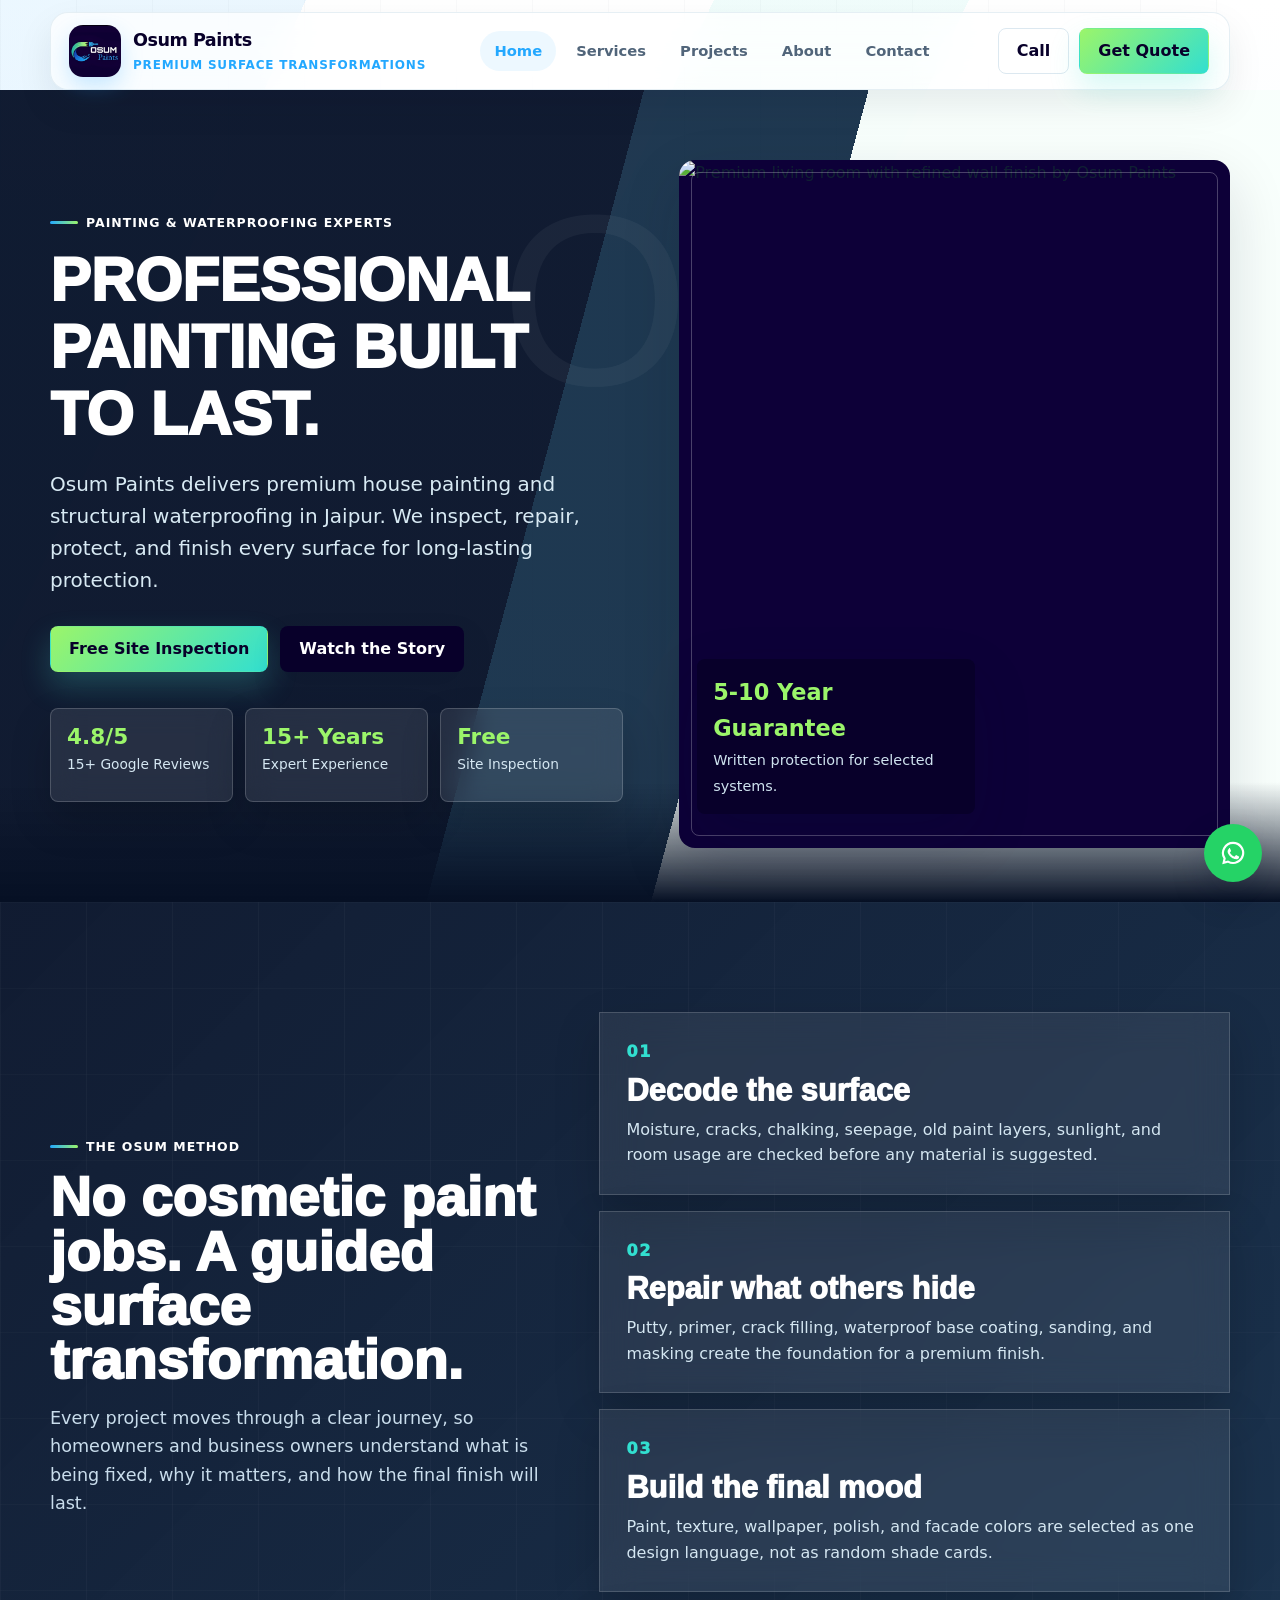
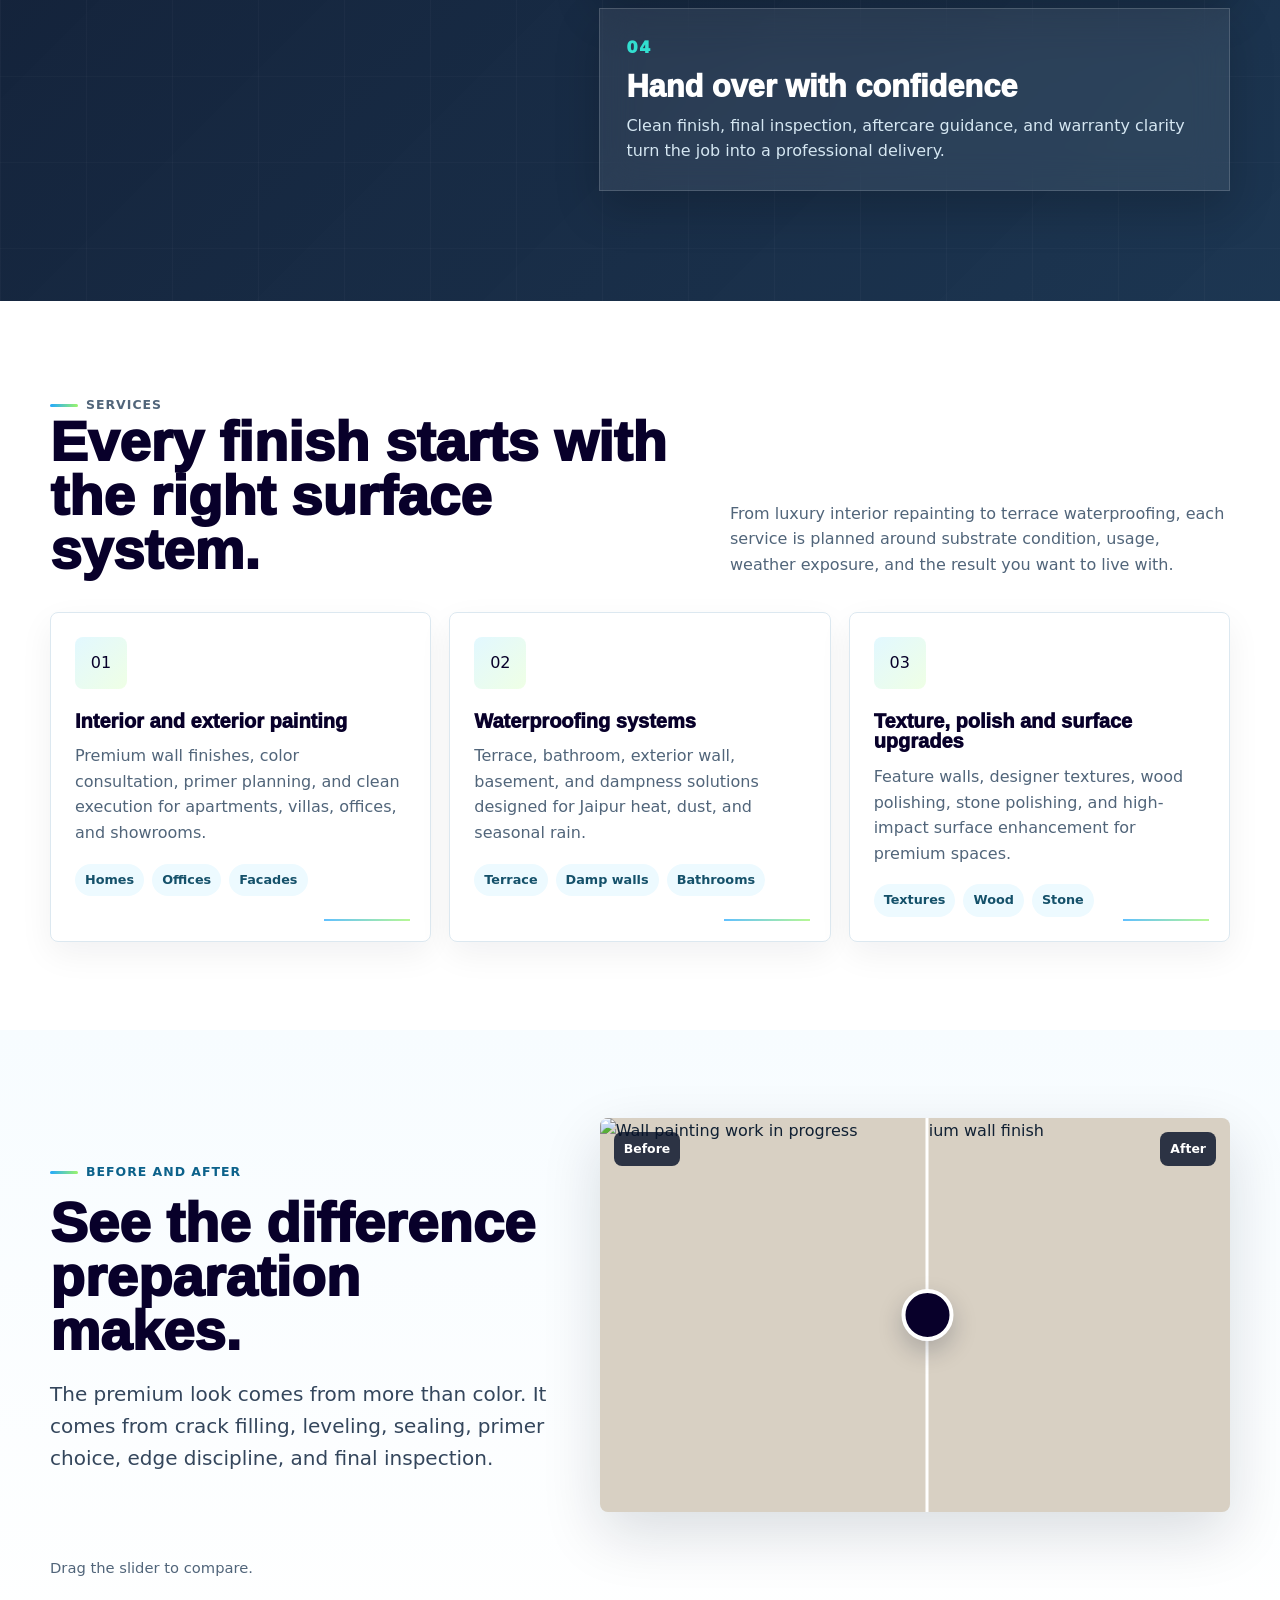
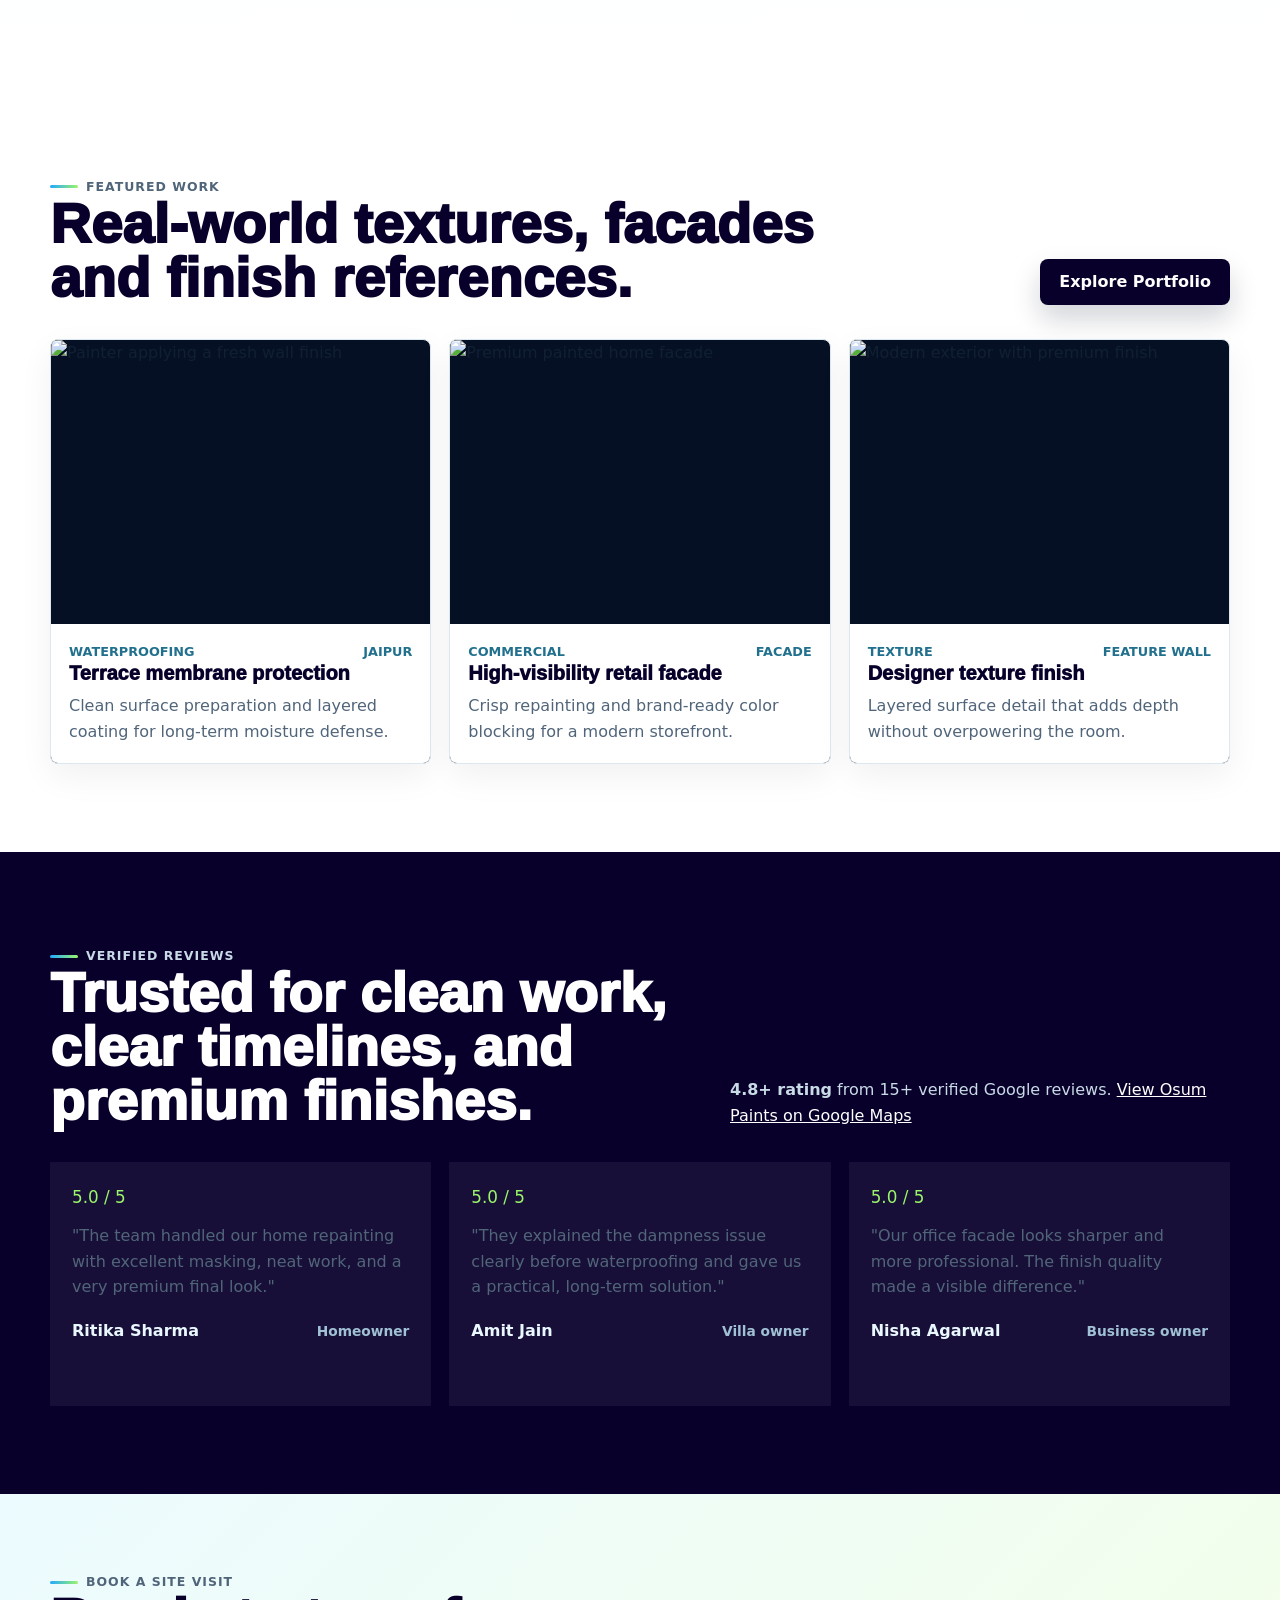
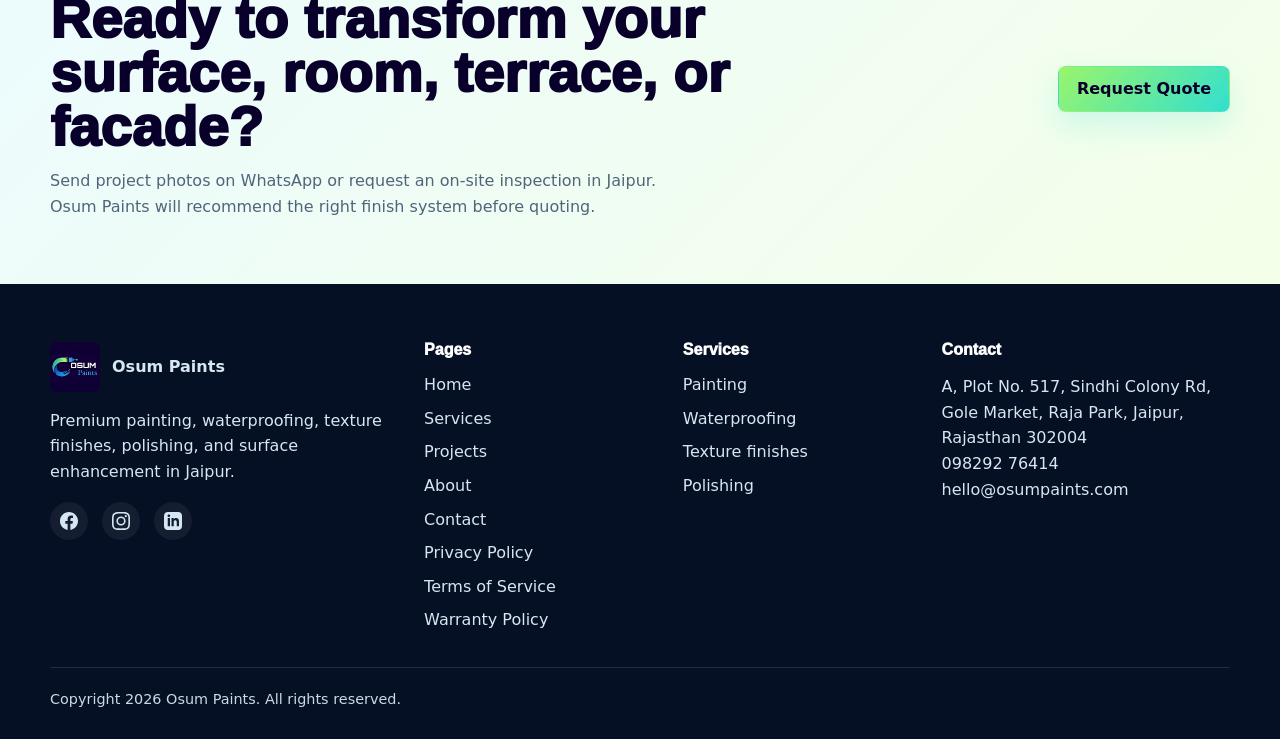
==== commit d1bad39a: "Add files via upload" ====
--- a/index.html
+++ b/index.html
@@ -1,37 +1,37 @@
-<!doctype html>
-<html lang="en-IN">
-<head>
-  <meta charset="utf-8">
-  <meta name="viewport" content="width=device-width, initial-scale=1">
+<!doctype html>
+<html lang="en-IN">
+<head>
+  <meta charset="utf-8">
+  <meta name="viewport" content="width=device-width, initial-scale=1">
   <title>Painting Contractor Jaipur | House Painting & Waterproofing | Osum Paints</title>
   <meta name="description" content="Osum Paints is a painting contractor in Jaipur for house painting services, professional painters, home painting, waterproofing, texture painting, and wood polish.">
   <meta name="keywords" content="best painting contractor in Jaipur, professional painters in Jaipur, home painting services Jaipur, affordable painting contractor Jaipur, waterproofing contractor Jaipur, roof leakage repair Jaipur, damp proofing Jaipur, wall seepage treatment Jaipur, house painting quotation Jaipur">
   <meta property="og:title" content="Painting Contractor Jaipur | House Painting & Waterproofing | Osum Paints">
-  <meta property="og:description" content="Osum Paints is a painting contractor in Jaipur for house painting services, professional painters, home painting, waterproofing, texture painting, and wood polish.">
-  <meta property="og:url" content="https://osumpaints.com/">
-  <meta property="og:image" content="https://osumpaints.com/assest/osum-paints-jaipur-logo.jpg">
-  <meta property="og:type" content="website">
-  <meta property="og:locale" content="en_IN">
-  <meta property="og:site_name" content="Osum Paints">
-  <meta name="twitter:card" content="summary_large_image">
-  <meta name="twitter:title" content="Painting Contractor Jaipur | House Painting & Waterproofing | Osum Paints">
-  <meta name="twitter:description" content="Osum Paints is a painting contractor in Jaipur for house painting services, professional painters, home painting, waterproofing, texture painting, and wood polish.">
-  <meta name="twitter:image" content="https://osumpaints.com/assest/osum-paints-jaipur-logo.jpg">
-  <meta name="theme-color" content="#071229">
-  <link rel="preconnect" href="https://images.unsplash.com" crossorigin>
-  <link rel="dns-prefetch" href="https://images.unsplash.com">
-  <link rel="preconnect" href="https://images.pexels.com" crossorigin>
-  <link rel="dns-prefetch" href="https://images.pexels.com">
-  <link rel="preconnect" href="https://unpkg.com">
-  <link rel="dns-prefetch" href="https://unpkg.com">
-  <link rel="canonical" href="https://osumpaints.com/">
-  <link rel="stylesheet" href="styles.css">
-  <meta http-equiv="Content-Security-Policy" content="default-src 'self'; script-src 'self' https://unpkg.com 'unsafe-inline'; style-src 'self' 'unsafe-inline' https://fonts.googleapis.com; img-src 'self' https://images.unsplash.com https://images.pexels.com data:; connect-src 'self' https://unpkg.com; font-src 'self' https://fonts.gstatic.com; frame-src https://www.google.com;">
-  <link rel="modulepreload" href="https://unpkg.com/three@0.164.1/build/three.module.js" integrity="sha384-wlK04bYFr3nyu6ipQq5N4n7KKGByMS1Yu1T8IrNtEnHiJ5WcGDt9dZBZFpRZjXEE" crossorigin="anonymous">
-  <script type="application/ld+json">
-  {
-    "@context": "https://schema.org",
-    "@graph": [
+  <meta property="og:description" content="Osum Paints is a painting contractor in Jaipur for house painting services, professional painters, home painting, waterproofing, texture painting, and wood polish.">
+  <meta property="og:url" content="https://osumpaints.com/">
+  <meta property="og:image" content="https://osumpaints.com/assest/osum-paints-jaipur-logo.jpg">
+  <meta property="og:type" content="website">
+  <meta property="og:locale" content="en_IN">
+  <meta property="og:site_name" content="Osum Paints">
+  <meta name="twitter:card" content="summary_large_image">
+  <meta name="twitter:title" content="Painting Contractor Jaipur | House Painting & Waterproofing | Osum Paints">
+  <meta name="twitter:description" content="Osum Paints is a painting contractor in Jaipur for house painting services, professional painters, home painting, waterproofing, texture painting, and wood polish.">
+  <meta name="twitter:image" content="https://osumpaints.com/assest/osum-paints-jaipur-logo.jpg">
+  <meta name="theme-color" content="#071229">
+  <link rel="preconnect" href="https://images.unsplash.com" crossorigin>
+  <link rel="dns-prefetch" href="https://images.unsplash.com">
+  <link rel="preconnect" href="https://images.pexels.com" crossorigin>
+  <link rel="dns-prefetch" href="https://images.pexels.com">
+  <link rel="preconnect" href="https://unpkg.com">
+  <link rel="dns-prefetch" href="https://unpkg.com">
+  <link rel="canonical" href="https://osumpaints.com/">
+  <link rel="stylesheet" href="styles.css">
+  <meta http-equiv="Content-Security-Policy" content="default-src 'self'; script-src 'self' https://unpkg.com 'unsafe-inline'; style-src 'self' 'unsafe-inline' https://fonts.googleapis.com; img-src 'self' https://images.unsplash.com https://images.pexels.com data:; connect-src 'self' https://unpkg.com; font-src 'self' https://fonts.gstatic.com; frame-src https://www.google.com;">
+  <link rel="modulepreload" href="https://unpkg.com/three@0.164.1/build/three.module.js" integrity="sha384-wlK04bYFr3nyu6ipQq5N4n7KKGByMS1Yu1T8IrNtEnHiJ5WcGDt9dZBZFpRZjXEE" crossorigin="anonymous">
+  <script type="application/ld+json">
+  {
+    "@context": "https://schema.org",
+    "@graph": [
       {
         "@type": "WebPage",
         "@id": "https://osumpaints.com/#webpage",
@@ -63,45 +63,45 @@
       {
         "@type": ["LocalBusiness", "ProfessionalService"],
         "@id": "https://osumpaints.com/#business",
-        "name": "Osum Paints",
-        "image": "https://osumpaints.com/assest/osum-paints-jaipur-logo.jpg",
-        "url": "https://osumpaints.com/",
-        "telephone": "+91 98292 76414",
-        "email": "hello@osumpaints.com",
-        "priceRange": "$$",
-        "description": "Professional painting contractor in Jaipur for house painting services, waterproofing, texture painting, exterior painting, interior painting, wood polish, wall putty, and surface finishing.",
-        "address": {
-          "@type": "PostalAddress",
-          "streetAddress": "A, Plot No. 517, Sindhi Colony Rd, Gole Market, Raja Park",
-          "addressLocality": "Jaipur",
-          "addressRegion": "Rajasthan",
-          "postalCode": "302004",
-          "addressCountry": "IN"
-        },
-        "areaServed": ["Jaipur", "Raja Park", "Vaishali Nagar", "Mansarovar", "Malviya Nagar", "Jagatpura", "Tonk Road", "Pratap Nagar", "Vidhyadhar Nagar", "Bani Park"],
-        "founder": {"@type": "Person", "name": "Omprakash Tank", "jobTitle": "Founder & Owner"},
-        "employee": {"@type": "Person", "name": "Lucky Tank", "jobTitle": "Chief Executive Officer"},
-        "aggregateRating": {"@type": "AggregateRating", "ratingValue": "4.8", "reviewCount": "15"},
-        "review": [
-          {"@type": "Review", "reviewRating": {"@type": "Rating", "ratingValue": "5"}, "author": {"@type": "Person", "name": "Ritika Sharma"}, "reviewBody": "Neat home repainting with masking, clear communication, and a premium final finish."},
-          {"@type": "Review", "reviewRating": {"@type": "Rating", "ratingValue": "5"}, "author": {"@type": "Person", "name": "Amit Jain"}, "reviewBody": "Clear waterproofing diagnosis and a practical solution for dampness and terrace leakage."}
-        ],
-        "contactPoint": {
-          "@type": "ContactPoint",
-          "telephone": "+91 98292 76414",
-          "contactType": "customer service",
-          "areaServed": "IN",
-          "availableLanguage": ["en-IN", "hi-IN"]
-        },
-        "openingHoursSpecification": [{
-          "@type": "OpeningHoursSpecification",
-          "dayOfWeek": ["Monday", "Tuesday", "Wednesday", "Thursday", "Friday", "Saturday"],
-          "opens": "09:00",
-          "closes": "19:00"
-        }]
-      },
-      {
-        "@type": "Service",
+        "name": "Osum Paints",
+        "image": "https://osumpaints.com/assest/osum-paints-jaipur-logo.jpg",
+        "url": "https://osumpaints.com/",
+        "telephone": "+91 98292 76414",
+        "email": "hello@osumpaints.com",
+        "priceRange": "$$",
+        "description": "Professional painting contractor in Jaipur for house painting services, waterproofing, texture painting, exterior painting, interior painting, wood polish, wall putty, and surface finishing.",
+        "address": {
+          "@type": "PostalAddress",
+          "streetAddress": "A, Plot No. 517, Sindhi Colony Rd, Gole Market, Raja Park",
+          "addressLocality": "Jaipur",
+          "addressRegion": "Rajasthan",
+          "postalCode": "302004",
+          "addressCountry": "IN"
+        },
+        "areaServed": ["Jaipur", "Raja Park", "Vaishali Nagar", "Mansarovar", "Malviya Nagar", "Jagatpura", "Tonk Road", "Pratap Nagar", "Vidhyadhar Nagar", "Bani Park"],
+        "founder": {"@type": "Person", "name": "Omprakash Tank", "jobTitle": "Founder & Owner"},
+        "employee": {"@type": "Person", "name": "Lucky Tank", "jobTitle": "Chief Executive Officer"},
+        "aggregateRating": {"@type": "AggregateRating", "ratingValue": "4.8", "reviewCount": "15"},
+        "review": [
+          {"@type": "Review", "reviewRating": {"@type": "Rating", "ratingValue": "5"}, "author": {"@type": "Person", "name": "Ritika Sharma"}, "reviewBody": "Neat home repainting with masking, clear communication, and a premium final finish."},
+          {"@type": "Review", "reviewRating": {"@type": "Rating", "ratingValue": "5"}, "author": {"@type": "Person", "name": "Amit Jain"}, "reviewBody": "Clear waterproofing diagnosis and a practical solution for dampness and terrace leakage."}
+        ],
+        "contactPoint": {
+          "@type": "ContactPoint",
+          "telephone": "+91 98292 76414",
+          "contactType": "customer service",
+          "areaServed": "IN",
+          "availableLanguage": ["en-IN", "hi-IN"]
+        },
+        "openingHoursSpecification": [{
+          "@type": "OpeningHoursSpecification",
+          "dayOfWeek": ["Monday", "Tuesday", "Wednesday", "Thursday", "Friday", "Saturday"],
+          "opens": "09:00",
+          "closes": "19:00"
+        }]
+      },
+      {
+        "@type": "Service",
         "@id": "https://osumpaints.com/#painting-services",
         "name": "Painting Contractor Jaipur",
         "provider": {"@id": "https://osumpaints.com/#business"},
@@ -133,292 +133,292 @@
       {
         "@type": "BreadcrumbList",
         "@id": "https://osumpaints.com/#breadcrumbs",
-        "itemListElement": [
-          {"@type": "ListItem", "position": 1, "name": "Home", "item": "https://osumpaints.com/"}
-        ]
-      }
-    ]
-  }
-  </script>
-</head>
-<body>
-  <div class="scroll-progress" aria-hidden="true"><span></span></div>
-  <a class="skip-link" href="#main">Skip to content</a>
-  <header class="site-header">
-    <nav class="nav" aria-label="Primary navigation">
-      <a class="brand" href="index.html" aria-label="Osum Paints home">
-        <img src="assest/osum-paints-jaipur-logo.jpg" width="52" height="52" alt="Osum Paints Jaipur logo">
-        <span><strong>Osum Paints</strong><span>Premium surface transformations</span></span>
-      </a>
-      <button class="nav-toggle" type="button" data-nav-toggle aria-label="Open navigation" aria-expanded="false"><span></span><span></span><span></span></button>
-      <div class="nav-links">
-        <a href="index.html" aria-current="page">Home</a>
-        <a href="services.html">Services</a>
-        <a href="projects.html">Projects</a>
-        <a href="about.html">About</a>
-        <a href="contact.html">Contact</a>
-      </div>
-      <div class="nav-actions">
-        <a class="btn btn-ghost" href="tel:+919829276414">Call</a>
-        <a class="btn btn-accent" href="contact.html">Get Quote</a>
-      </div>
-    </nav>
-  </header>
-
-  <main id="main">
-    <section class="hero home-hero">
-      <div class="hero-grid">
-        <div class="hero-copy">
-          <p class="eyebrow">Painting & Waterproofing Experts</p>
-          <h1>Professional Painting Built to Last.</h1>
-          <p class="lead">Osum Paints delivers premium house painting and structural waterproofing in Jaipur. We inspect, repair, protect, and finish every surface for long-lasting protection.</p>
-          <div class="hero-actions">
-            <a class="btn btn-accent" href="https://wa.me/919829276414?text=Hello%20Osum%20Paints%2C%20I%20want%20a%20site%20visit%20for%20my%20painting%20or%20waterproofing%20project.">Free Site Inspection</a>
-            <a class="btn btn-primary" href="#transformation-story">Watch the Story</a>
-          </div>
-          <div class="hero-proof" aria-label="Company highlights">
+        "itemListElement": [
+          {"@type": "ListItem", "position": 1, "name": "Home", "item": "https://osumpaints.com/"}
+        ]
+      }
+    ]
+  }
+  </script>
+</head>
+<body>
+  <div class="scroll-progress" aria-hidden="true"><span></span></div>
+  <a class="skip-link" href="#main">Skip to content</a>
+  <header class="site-header">
+    <nav class="nav" aria-label="Primary navigation">
+      <a class="brand" href="index.html" aria-label="Osum Paints home">
+        <img src="assest/osum-paints-jaipur-logo.jpg" width="52" height="52" alt="Osum Paints Jaipur logo">
+        <span><strong>Osum Paints</strong><span>Premium surface transformations</span></span>
+      </a>
+      <button class="nav-toggle" type="button" data-nav-toggle aria-label="Open navigation" aria-expanded="false"><span></span><span></span><span></span></button>
+      <div class="nav-links">
+        <a href="index.html" aria-current="page">Home</a>
+        <a href="services.html">Services</a>
+        <a href="projects.html">Projects</a>
+        <a href="about.html">About</a>
+        <a href="contact.html">Contact</a>
+      </div>
+      <div class="nav-actions">
+        <a class="btn btn-ghost" href="tel:+919829276414">Call</a>
+        <a class="btn btn-accent" href="contact.html">Get Quote</a>
+      </div>
+    </nav>
+  </header>
+
+  <main id="main">
+    <section class="hero home-hero">
+      <div class="hero-grid">
+        <div class="hero-copy">
+          <p class="eyebrow">Painting & Waterproofing Experts</p>
+          <h1>Professional Painting Built to Last.</h1>
+          <p class="lead">Osum Paints delivers premium house painting and structural waterproofing in Jaipur. We inspect, repair, protect, and finish every surface for long-lasting protection.</p>
+          <div class="hero-actions">
+            <a class="btn btn-accent" href="https://wa.me/919829276414?text=Hello%20Osum%20Paints%2C%20I%20want%20a%20site%20visit%20for%20my%20painting%20or%20waterproofing%20project.">Free Site Inspection</a>
+            <a class="btn btn-primary" href="#transformation-story">Watch the Story</a>
+          </div>
+          <div class="hero-proof" aria-label="Company highlights">
             <div class="proof-item"><strong>4.8/5</strong><span>15+ Google Reviews</span></div>
-            <div class="proof-item"><strong>15+ Years</strong><span>Expert Experience</span></div>
-            <div class="proof-item"><strong>Free</strong><span>Site Inspection</span></div>
-          </div>
-        </div>
-        <div class="hero-media story-hero-panel" data-tilt>
-          <div class="service-media-frame">
-            <img src="https://images.unsplash.com/photo-1618221195710-dd6b41faaea6?auto=format&fit=crop&w=1200&h=1400&q=82"
-              srcset="https://images.unsplash.com/photo-1618221195710-dd6b41faaea6?auto=format&fit=crop&w=480&h=560&q=80 480w, https://images.unsplash.com/photo-1618221195710-dd6b41faaea6?auto=format&fit=crop&w=768&h=896&q=80 768w, https://images.unsplash.com/photo-1618221195710-dd6b41faaea6?auto=format&fit=crop&w=1200&h=1400&q=82 1200w"
-              sizes="(max-width: 980px) 100vw, 50vw"
-              width="1200" height="1400" alt="Premium living room with refined wall finish by Osum Paints" decoding="async" fetchpriority="high">
-          </div>
-          <div class="hero-badge"><strong>5-10 Year Guarantee</strong><span>Written protection for selected systems.</span></div>
-        </div>
-      </div>
-    </section>
-
-    <section class="section stats-section">
-      <div class="container">
-        <div class="stats-grid">
-          <div class="stat-card">
-            <div class="stat-number blue">500+</div>
-            <p class="stat-label">Projects completed in Jaipur</p>
-          </div>
-          <div class="stat-card">
-            <div class="stat-number aqua">4.8/5</div>
-            <p class="stat-label">Average customer rating</p>
-          </div>
-          <div class="stat-card">
-            <div class="stat-number lime">15+</div>
-            <p class="stat-label">Years combined team experience</p>
-          </div>
-        </div>
-      </div>
-    </section>
-
-    <section class="story-section" id="transformation-story">
-      <div class="container story-grid">
-        <div class="story-intro">
-          <p class="eyebrow">The Osum method</p>
-          <h2>No cosmetic paint jobs. A guided surface transformation.</h2>
-          <p>Every project moves through a clear journey, so homeowners and business owners understand what is being fixed, why it matters, and how the final finish will last.</p>
-        </div>
-        <div class="story-steps" aria-label="Osum Paints transformation journey">
-          <article class="story-step">
-            <span>01</span>
-            <h3>Decode the surface</h3>
-            <p>Moisture, cracks, chalking, seepage, old paint layers, sunlight, and room usage are checked before any material is suggested.</p>
-          </article>
-          <article class="story-step">
-            <span>02</span>
-            <h3>Repair what others hide</h3>
-            <p>Putty, primer, crack filling, waterproof base coating, sanding, and masking create the foundation for a premium finish.</p>
-          </article>
-          <article class="story-step">
-            <span>03</span>
-            <h3>Build the final mood</h3>
-            <p>Paint, texture, wallpaper, polish, and facade colors are selected as one design language, not as random shade cards.</p>
-          </article>
-          <article class="story-step">
-            <span>04</span>
-            <h3>Hand over with confidence</h3>
-            <p>Clean finish, final inspection, aftercare guidance, and warranty clarity turn the job into a professional delivery.</p>
-          </article>
-        </div>
-      </div>
-    </section>
-
-    <section class="section">
-      <div class="container">
-        <div class="section-head">
-          <div>
-            <p class="eyebrow">Services</p>
-            <h2>Every finish starts with the right surface system.</h2>
-          </div>
-          <p>From luxury interior repainting to terrace waterproofing, each service is planned around substrate condition, usage, weather exposure, and the result you want to live with.</p>
-        </div>
-        <div class="service-grid">
-          <article class="card service-card">
-            <div class="service-icon" aria-hidden="true">01</div>
-            <h3>Interior and exterior painting</h3>
-            <p>Premium wall finishes, color consultation, primer planning, and clean execution for apartments, villas, offices, and showrooms.</p>
-            <div class="service-list"><span class="pill">Homes</span><span class="pill">Offices</span><span class="pill">Facades</span></div>
-          </article>
-          <article class="card service-card">
-            <div class="service-icon" aria-hidden="true">02</div>
-            <h3>Waterproofing systems</h3>
-            <p>Terrace, bathroom, exterior wall, basement, and dampness solutions designed for Jaipur heat, dust, and seasonal rain.</p>
-            <div class="service-list"><span class="pill">Terrace</span><span class="pill">Damp walls</span><span class="pill">Bathrooms</span></div>
-          </article>
-          <article class="card service-card">
-            <div class="service-icon" aria-hidden="true">03</div>
-            <h3>Texture, polish and surface upgrades</h3>
-            <p>Feature walls, designer textures, wood polishing, stone polishing, and high-impact surface enhancement for premium spaces.</p>
-            <div class="service-list"><span class="pill">Textures</span><span class="pill">Wood</span><span class="pill">Stone</span></div>
-          </article>
-        </div>
-      </div>
-    </section>
-
-    <section class="section alt">
-      <div class="container before-after">
-        <div>
-          <p class="eyebrow">Before and after</p>
-          <h2>See the difference preparation makes.</h2>
-          <p class="lead">The premium look comes from more than color. It comes from crack filling, leveling, sealing, primer choice, edge discipline, and final inspection.</p>
-        </div>
-        <div class="ba-slider" data-ba-slider>
-          <img src="https://images.unsplash.com/photo-1589939705384-5185137a7f0f?auto=format&fit=crop&w=1200&h=760&q=80"
-            srcset="https://images.unsplash.com/photo-1589939705384-5185137a7f0f?auto=format&fit=crop&w=480&h=304&q=80 480w, https://images.unsplash.com/photo-1589939705384-5185137a7f0f?auto=format&fit=crop&w=800&h=507&q=80 800w, https://images.unsplash.com/photo-1589939705384-5185137a7f0f?auto=format&fit=crop&w=1200&h=760&q=80 1200w"
-            sizes="(max-width: 980px) 100vw, 50vw"
-            width="1200" height="760" alt="Wall painting work in progress" loading="lazy" decoding="async">
-          <img class="ba-after" src="https://images.unsplash.com/photo-1618221195710-dd6b41faaea6?auto=format&fit=crop&w=1200&h=760&q=80"
-            srcset="https://images.unsplash.com/photo-1618221195710-dd6b41faaea6?auto=format&fit=crop&w=480&h=304&q=80 480w, https://images.unsplash.com/photo-1618221195710-dd6b41faaea6?auto=format&fit=crop&w=800&h=507&q=80 800w, https://images.unsplash.com/photo-1618221195710-dd6b41faaea6?auto=format&fit=crop&w=1200&h=760&q=80 1200w"
-            sizes="(max-width: 980px) 100vw, 50vw"
-            width="1200" height="760" alt="Finished modern living room with premium wall finish" loading="lazy" decoding="async">
-          <span class="ba-label before">Before</span>
-          <span class="ba-label after">After</span>
-          <span class="ba-handle" aria-hidden="true"></span>
-          <input type="range" min="8" max="92" value="52" aria-label="Compare before and after project image">
-        </div>
-        <p class="ba-instruction">Drag the slider to compare.</p>
-      </div>
-    </section>
-
-    <section class="section">
-      <div class="container">
-        <div class="section-head">
-          <div>
-            <p class="eyebrow">Featured work</p>
-            <h2>Real-world textures, facades and finish references.</h2>
-          </div>
-          <a class="btn btn-primary" href="projects.html">Explore Portfolio</a>
-        </div>
-        <div class="project-grid">
-          <article class="card project-card">
-            <img src="https://images.unsplash.com/photo-1562259949-e8e7689d7828?auto=format&fit=crop&w=1200&h=760&q=80"
-              srcset="https://images.unsplash.com/photo-1562259949-e8e7689d7828?auto=format&fit=crop&w=480&h=304&q=80 480w, https://images.unsplash.com/photo-1562259949-e8e7689d7828?auto=format&fit=crop&w=800&h=507&q=80 800w, https://images.unsplash.com/photo-1562259949-e8e7689d7828?auto=format&fit=crop&w=1200&h=760&q=80 1200w"
-              sizes="(max-width: 980px) 100vw, (max-width: 1200px) 50vw, 33vw"
-              width="1200" height="760" alt="Painter applying a fresh wall finish" loading="lazy" decoding="async">
-            <div class="project-body"><div class="project-meta"><span>Waterproofing</span><span>Jaipur</span></div><h3>Terrace membrane protection</h3><p>Clean surface preparation and layered coating for long-term moisture defense.</p></div>
-          </article>
-          <article class="card project-card">
-            <img src="https://images.unsplash.com/photo-1494526585095-c41746248156?auto=format&fit=crop&w=1200&h=760&q=80"
-              srcset="https://images.unsplash.com/photo-1494526585095-c41746248156?auto=format&fit=crop&w=480&h=304&q=80 480w, https://images.unsplash.com/photo-1494526585095-c41746248156?auto=format&fit=crop&w=800&h=507&q=80 800w, https://images.unsplash.com/photo-1494526585095-c41746248156?auto=format&fit=crop&w=1200&h=760&q=80 1200w"
-              sizes="(max-width: 980px) 100vw, (max-width: 1200px) 50vw, 33vw"
-              width="1200" height="760" alt="Premium painted home facade" loading="lazy" decoding="async">
-            <div class="project-body"><div class="project-meta"><span>Commercial</span><span>Facade</span></div><h3>High-visibility retail facade</h3><p>Crisp repainting and brand-ready color blocking for a modern storefront.</p></div>
-          </article>
-          <article class="card project-card">
-            <img src="https://images.unsplash.com/photo-1600585154340-be6161a56a0c?auto=format&fit=crop&w=1200&h=760&q=80"
-              srcset="https://images.unsplash.com/photo-1600585154340-be6161a56a0c?auto=format&fit=crop&w=480&h=304&q=80 480w, https://images.unsplash.com/photo-1600585154340-be6161a56a0c?auto=format&fit=crop&w=800&h=507&q=80 800w, https://images.unsplash.com/photo-1600585154340-be6161a56a0c?auto=format&fit=crop&w=1200&h=760&q=80 1200w"
-              sizes="(max-width: 980px) 100vw, (max-width: 1200px) 50vw, 33vw"
-              width="1200" height="760" alt="Modern exterior with premium finish" loading="lazy" decoding="async">
-            <div class="project-body"><div class="project-meta"><span>Texture</span><span>Feature wall</span></div><h3>Designer texture finish</h3><p>Layered surface detail that adds depth without overpowering the room.</p></div>
-          </article>
-        </div>
-      </div>
-    </section>
-
-    <section class="section reviews-band">
-      <div class="container">
-        <div class="section-head">
-          <div>
-            <p class="eyebrow">Verified reviews</p>
-            <h2>Trusted for clean work, clear timelines, and premium finishes.</h2>
-          </div>
-          <p><strong>4.8+ rating</strong> from 15+ verified Google reviews. <a class="review-link" href="https://www.google.com/maps/search/Osum+Paints+Jaipur" target="_blank" rel="noopener">View Osum Paints on Google Maps</a></p>
-        </div>
-        <div class="review-grid">
-          <article class="review-card"><div class="stars">5.0 / 5</div><p>"The team handled our home repainting with excellent masking, neat work, and a very premium final look."</p><div class="reviewer">Ritika Sharma <span>Homeowner</span></div></article>
-          <article class="review-card"><div class="stars">5.0 / 5</div><p>"They explained the dampness issue clearly before waterproofing and gave us a practical, long-term solution."</p><div class="reviewer">Amit Jain <span>Villa owner</span></div></article>
-          <article class="review-card"><div class="stars">5.0 / 5</div><p>"Our office facade looks sharper and more professional. The finish quality made a visible difference."</p><div class="reviewer">Nisha Agarwal <span>Business owner</span></div></article>
-        </div>
-      </div>
-    </section>
-
-    <section class="cta-band">
-      <div class="container cta-box">
-        <div>
-          <p class="eyebrow">Book a site visit</p>
-          <h2>Ready to transform your surface, room, terrace, or facade?</h2>
-          <p>Send project photos on WhatsApp or request an on-site inspection in Jaipur. Osum Paints will recommend the right finish system before quoting.</p>
-        </div>
-        <a class="btn btn-accent" href="contact.html">Request Quote</a>
-      </div>
-    </section>
-  </main>
-
-  <footer class="site-footer">
-    <div class="container footer-grid">
-      <div>
-        <div class="footer-logo">
-          <img src="assest/osum-paints-jaipur-logo.jpg" width="50" height="50" alt="Osum Paints Jaipur logo">
-          <strong>Osum Paints</strong>
-        </div>
-        <p>Premium painting, waterproofing, texture finishes, polishing, and surface enhancement in Jaipur.</p>
-        <div class="footer-socials">
-          <a href="https://www.facebook.com/osumpaints" target="_blank" rel="noopener" aria-label="Follow Osum Paints on Facebook">
-            <svg viewBox="0 0 24 24" aria-hidden="true"><path d="M24 12.073c0-6.627-5.373-12-12-12s-12 5.373-12 12c0 5.99 4.388 10.954 10.125 11.854v-8.385H7.078v-3.47h3.047V9.43c0-3.007 1.792-4.669 4.533-4.669 1.312 0 2.686.235 2.686.235v2.953H15.83c-1.491 0-1.956.925-1.956 1.874v2.25h3.328l-.532 3.47h-2.796v8.385C19.612 23.027 24 18.062 24 12.073z"/></svg>
-          </a>
-          <a href="https://www.instagram.com/osumpaints" target="_blank" rel="noopener" aria-label="Follow Osum Paints on Instagram">
-            <svg viewBox="0 0 24 24" aria-hidden="true"><path d="M12 2.163c3.204 0 3.584.012 4.85.07 3.252.148 4.771 1.691 4.919 4.919.058 1.265.069 1.645.069 4.849 0 3.205-.012 3.584-.069 4.849-.149 3.225-1.664 4.771-4.919 4.919-1.266.058-1.644.07-4.85.07-3.204 0-3.584-.012-4.849-.07-3.26-.149-4.771-1.699-4.919-4.92-.058-1.265-.07-1.644-.07-4.849 0-3.204.013-3.583.07-4.849.149-3.227 1.664-4.771 4.919-4.919 1.266-.057 1.645-.069 4.849-.069zM12 0C8.741 0 8.333.014 7.053.072 2.695.272.273 2.69.073 7.051.014 8.333 0 8.741 0 12c0 3.259.014 3.668.072 4.948.2 4.358 2.618 6.78 6.98 6.98 1.281.058 1.689.072 4.948.072 3.259 0 3.668-.014 4.948-.072 4.354-.2 6.782-2.618 6.979-6.98.059-1.28.073-1.689.073-4.948 0-3.259-.014-3.667-.072-4.947-.196-4.354-2.617-6.78-6.979-6.98C15.668.014 15.259 0 12 0zm0 5.838a6.162 6.162 0 100 12.324 6.162 6.162 0 000-12.324zM12 16a4 4 0 110-8 4 4 0 010 8zm6.406-11.845a1.44 1.44 0 100 2.881 1.44 1.44 0 000-2.881z"/></svg>
-          </a>
-          <a href="https://www.linkedin.com/company/osumpaints" target="_blank" rel="noopener" aria-label="Follow Osum Paints on LinkedIn">
-            <svg viewBox="0 0 24 24" aria-hidden="true"><path d="M19 0h-14c-2.761 0-5 2.239-5 5v14c0 2.761 2.239 5 5 5h14c2.762 0 5-2.239 5-5v-14c0-2.761-2.238-5-5-5zm-11 19h-3v-11h3v11zm-1.5-12.268c-.966 0-1.75-.779-1.75-1.75s.784-1.75 1.75-1.75 1.75.779 1.75 1.75-.784 1.75-1.75 1.75zm13.5 12.268h-3v-5.604c0-3.368-4-3.113-4 0v5.604h-3v-11h3v1.765c1.396-2.586 7-2.777 7 2.476v6.759z"/></svg>
-          </a>
-        </div>
-      </div>
-      <div>
-        <h3>Pages</h3>
-        <div class="footer-links">
-          <a href="index.html">Home</a>
-          <a href="services.html">Services</a>
-          <a href="projects.html">Projects</a>
-          <a href="about.html">About</a>
-          <a href="contact.html">Contact</a>
-          <a href="privacy.html">Privacy Policy</a>
-          <a href="terms.html">Terms of Service</a>
-          <a href="warranty.html">Warranty Policy</a>
-        </div>
-      </div>
-      <div>
-        <h3>Services</h3>
-        <div class="footer-links">
-          <a href="services.html">Painting</a>
-          <a href="services.html">Waterproofing</a>
-          <a href="services.html">Texture finishes</a>
-          <a href="services.html">Polishing</a>
-        </div>
-      </div>
-      <div>
-        <h3>Contact</h3>
-        <p>A, Plot No. 517, Sindhi Colony Rd,<br>Gole Market, Raja Park, Jaipur, Rajasthan 302004<br><a href="tel:+919829276414">098292 76414</a><br><a href="mailto:hello@osumpaints.com">hello@osumpaints.com</a></p>
-      </div>
-    </div>
-    <div class="container footer-bottom">Copyright 2026 Osum Paints. All rights reserved.</div>
-  </footer>
-  <a class="whatsapp-float" href="https://wa.me/919829276414?text=Hello%20Osum%20Paints%2C%20I%20need%20a%20quote." aria-label="Chat with Osum Paints on WhatsApp">
-    <svg viewBox="0 0 32 32" aria-hidden="true"><path fill="currentColor" d="M16.02 3.2A12.7 12.7 0 0 0 5.1 22.4L3.7 28.8l6.5-1.7A12.7 12.7 0 1 0 16.02 3.2Zm0 2.4a10.3 10.3 0 0 1 8.7 15.8 10.3 10.3 0 0 1-13.8 3.4l-.5-.3-3.4.9.7-3.4-.3-.5A10.3 10.3 0 0 1 16 5.6Zm-4.3 5.6c-.2 0-.5.1-.8.4-.3.4-1.1 1.1-1.1 2.7 0 1.6 1.1 3.1 1.3 3.3.2.3 2.2 3.5 5.5 4.7 2.7 1.1 3.3.9 3.9.8.6-.1 1.9-.8 2.2-1.5.3-.8.3-1.4.2-1.5-.1-.2-.3-.3-.7-.5l-2.2-1.1c-.3-.1-.6-.2-.8.2-.2.3-.9 1.1-1.1 1.3-.2.2-.4.2-.8.1-.4-.2-1.5-.6-2.8-1.8-1-1-1.8-2.1-2-2.5-.2-.3 0-.5.2-.7l.5-.6c.2-.2.2-.4.4-.6.1-.2.1-.5 0-.7l-1-2.4c-.3-.6-.5-.6-.8-.6h-.6Z"/></svg>
-  </a>
-  <script src="script.js" defer></script>
-</body>
-</html>
-
+            <div class="proof-item"><strong>15+ Years</strong><span>Expert Experience</span></div>
+            <div class="proof-item"><strong>Free</strong><span>Site Inspection</span></div>
+          </div>
+        </div>
+        <div class="hero-media story-hero-panel" data-tilt>
+          <div class="service-media-frame">
+            <img src="https://images.unsplash.com/photo-1618221195710-dd6b41faaea6?auto=format&fit=crop&w=1200&h=1400&q=82"
+              srcset="https://images.unsplash.com/photo-1618221195710-dd6b41faaea6?auto=format&fit=crop&w=480&h=560&q=80 480w, https://images.unsplash.com/photo-1618221195710-dd6b41faaea6?auto=format&fit=crop&w=768&h=896&q=80 768w, https://images.unsplash.com/photo-1618221195710-dd6b41faaea6?auto=format&fit=crop&w=1200&h=1400&q=82 1200w"
+              sizes="(max-width: 980px) 100vw, 50vw"
+              width="1200" height="1400" alt="Premium living room with refined wall finish by Osum Paints" decoding="async" fetchpriority="high">
+          </div>
+          <div class="hero-badge"><strong>5-10 Year Guarantee</strong><span>Written protection for selected systems.</span></div>
+        </div>
+      </div>
+    </section>
+
+    <section class="section stats-section">
+      <div class="container">
+        <div class="stats-grid">
+          <div class="stat-card">
+            <div class="stat-number blue">500+</div>
+            <p class="stat-label">Projects completed in Jaipur</p>
+          </div>
+          <div class="stat-card">
+            <div class="stat-number aqua">4.8/5</div>
+            <p class="stat-label">Average customer rating</p>
+          </div>
+          <div class="stat-card">
+            <div class="stat-number lime">15+</div>
+            <p class="stat-label">Years combined team experience</p>
+          </div>
+        </div>
+      </div>
+    </section>
+
+    <section class="story-section" id="transformation-story">
+      <div class="container story-grid">
+        <div class="story-intro">
+          <p class="eyebrow">The Osum method</p>
+          <h2>No cosmetic paint jobs. A guided surface transformation.</h2>
+          <p>Every project moves through a clear journey, so homeowners and business owners understand what is being fixed, why it matters, and how the final finish will last.</p>
+        </div>
+        <div class="story-steps" aria-label="Osum Paints transformation journey">
+          <article class="story-step">
+            <span>01</span>
+            <h3>Decode the surface</h3>
+            <p>Moisture, cracks, chalking, seepage, old paint layers, sunlight, and room usage are checked before any material is suggested.</p>
+          </article>
+          <article class="story-step">
+            <span>02</span>
+            <h3>Repair what others hide</h3>
+            <p>Putty, primer, crack filling, waterproof base coating, sanding, and masking create the foundation for a premium finish.</p>
+          </article>
+          <article class="story-step">
+            <span>03</span>
+            <h3>Build the final mood</h3>
+            <p>Paint, texture, wallpaper, polish, and facade colors are selected as one design language, not as random shade cards.</p>
+          </article>
+          <article class="story-step">
+            <span>04</span>
+            <h3>Hand over with confidence</h3>
+            <p>Clean finish, final inspection, aftercare guidance, and warranty clarity turn the job into a professional delivery.</p>
+          </article>
+        </div>
+      </div>
+    </section>
+
+    <section class="section">
+      <div class="container">
+        <div class="section-head">
+          <div>
+            <p class="eyebrow">Services</p>
+            <h2>Every finish starts with the right surface system.</h2>
+          </div>
+          <p>From luxury interior repainting to terrace waterproofing, each service is planned around substrate condition, usage, weather exposure, and the result you want to live with.</p>
+        </div>
+        <div class="service-grid">
+          <article class="card service-card">
+            <div class="service-icon" aria-hidden="true">01</div>
+            <h3>Interior and exterior painting</h3>
+            <p>Premium wall finishes, color consultation, primer planning, and clean execution for apartments, villas, offices, and showrooms.</p>
+            <div class="service-list"><span class="pill">Homes</span><span class="pill">Offices</span><span class="pill">Facades</span></div>
+          </article>
+          <article class="card service-card">
+            <div class="service-icon" aria-hidden="true">02</div>
+            <h3>Waterproofing systems</h3>
+            <p>Terrace, bathroom, exterior wall, basement, and dampness solutions designed for Jaipur heat, dust, and seasonal rain.</p>
+            <div class="service-list"><span class="pill">Terrace</span><span class="pill">Damp walls</span><span class="pill">Bathrooms</span></div>
+          </article>
+          <article class="card service-card">
+            <div class="service-icon" aria-hidden="true">03</div>
+            <h3>Texture, polish and surface upgrades</h3>
+            <p>Feature walls, designer textures, wood polishing, stone polishing, and high-impact surface enhancement for premium spaces.</p>
+            <div class="service-list"><span class="pill">Textures</span><span class="pill">Wood</span><span class="pill">Stone</span></div>
+          </article>
+        </div>
+      </div>
+    </section>
+
+    <section class="section alt">
+      <div class="container before-after">
+        <div>
+          <p class="eyebrow">Before and after</p>
+          <h2>See the difference preparation makes.</h2>
+          <p class="lead">The premium look comes from more than color. It comes from crack filling, leveling, sealing, primer choice, edge discipline, and final inspection.</p>
+        </div>
+        <div class="ba-slider" data-ba-slider>
+          <img src="https://images.unsplash.com/photo-1589939705384-5185137a7f0f?auto=format&fit=crop&w=1200&h=760&q=80"
+            srcset="https://images.unsplash.com/photo-1589939705384-5185137a7f0f?auto=format&fit=crop&w=480&h=304&q=80 480w, https://images.unsplash.com/photo-1589939705384-5185137a7f0f?auto=format&fit=crop&w=800&h=507&q=80 800w, https://images.unsplash.com/photo-1589939705384-5185137a7f0f?auto=format&fit=crop&w=1200&h=760&q=80 1200w"
+            sizes="(max-width: 980px) 100vw, 50vw"
+            width="1200" height="760" alt="Wall painting work in progress" loading="lazy" decoding="async">
+          <img class="ba-after" src="https://images.unsplash.com/photo-1618221195710-dd6b41faaea6?auto=format&fit=crop&w=1200&h=760&q=80"
+            srcset="https://images.unsplash.com/photo-1618221195710-dd6b41faaea6?auto=format&fit=crop&w=480&h=304&q=80 480w, https://images.unsplash.com/photo-1618221195710-dd6b41faaea6?auto=format&fit=crop&w=800&h=507&q=80 800w, https://images.unsplash.com/photo-1618221195710-dd6b41faaea6?auto=format&fit=crop&w=1200&h=760&q=80 1200w"
+            sizes="(max-width: 980px) 100vw, 50vw"
+            width="1200" height="760" alt="Finished modern living room with premium wall finish" loading="lazy" decoding="async">
+          <span class="ba-label before">Before</span>
+          <span class="ba-label after">After</span>
+          <span class="ba-handle" aria-hidden="true"></span>
+          <input type="range" min="8" max="92" value="52" aria-label="Compare before and after project image">
+        </div>
+        <p class="ba-instruction">Drag the slider to compare.</p>
+      </div>
+    </section>
+
+    <section class="section">
+      <div class="container">
+        <div class="section-head">
+          <div>
+            <p class="eyebrow">Featured work</p>
+            <h2>Real-world textures, facades and finish references.</h2>
+          </div>
+          <a class="btn btn-primary" href="projects.html">Explore Portfolio</a>
+        </div>
+        <div class="project-grid">
+          <article class="card project-card">
+            <img src="https://images.unsplash.com/photo-1562259949-e8e7689d7828?auto=format&fit=crop&w=1200&h=760&q=80"
+              srcset="https://images.unsplash.com/photo-1562259949-e8e7689d7828?auto=format&fit=crop&w=480&h=304&q=80 480w, https://images.unsplash.com/photo-1562259949-e8e7689d7828?auto=format&fit=crop&w=800&h=507&q=80 800w, https://images.unsplash.com/photo-1562259949-e8e7689d7828?auto=format&fit=crop&w=1200&h=760&q=80 1200w"
+              sizes="(max-width: 980px) 100vw, (max-width: 1200px) 50vw, 33vw"
+              width="1200" height="760" alt="Painter applying a fresh wall finish" loading="lazy" decoding="async">
+            <div class="project-body"><div class="project-meta"><span>Waterproofing</span><span>Jaipur</span></div><h3>Terrace membrane protection</h3><p>Clean surface preparation and layered coating for long-term moisture defense.</p></div>
+          </article>
+          <article class="card project-card">
+            <img src="https://images.unsplash.com/photo-1494526585095-c41746248156?auto=format&fit=crop&w=1200&h=760&q=80"
+              srcset="https://images.unsplash.com/photo-1494526585095-c41746248156?auto=format&fit=crop&w=480&h=304&q=80 480w, https://images.unsplash.com/photo-1494526585095-c41746248156?auto=format&fit=crop&w=800&h=507&q=80 800w, https://images.unsplash.com/photo-1494526585095-c41746248156?auto=format&fit=crop&w=1200&h=760&q=80 1200w"
+              sizes="(max-width: 980px) 100vw, (max-width: 1200px) 50vw, 33vw"
+              width="1200" height="760" alt="Premium painted home facade" loading="lazy" decoding="async">
+            <div class="project-body"><div class="project-meta"><span>Commercial</span><span>Facade</span></div><h3>High-visibility retail facade</h3><p>Crisp repainting and brand-ready color blocking for a modern storefront.</p></div>
+          </article>
+          <article class="card project-card">
+            <img src="https://images.unsplash.com/photo-1600585154340-be6161a56a0c?auto=format&fit=crop&w=1200&h=760&q=80"
+              srcset="https://images.unsplash.com/photo-1600585154340-be6161a56a0c?auto=format&fit=crop&w=480&h=304&q=80 480w, https://images.unsplash.com/photo-1600585154340-be6161a56a0c?auto=format&fit=crop&w=800&h=507&q=80 800w, https://images.unsplash.com/photo-1600585154340-be6161a56a0c?auto=format&fit=crop&w=1200&h=760&q=80 1200w"
+              sizes="(max-width: 980px) 100vw, (max-width: 1200px) 50vw, 33vw"
+              width="1200" height="760" alt="Modern exterior with premium finish" loading="lazy" decoding="async">
+            <div class="project-body"><div class="project-meta"><span>Texture</span><span>Feature wall</span></div><h3>Designer texture finish</h3><p>Layered surface detail that adds depth without overpowering the room.</p></div>
+          </article>
+        </div>
+      </div>
+    </section>
+
+    <section class="section reviews-band">
+      <div class="container">
+        <div class="section-head">
+          <div>
+            <p class="eyebrow">Verified reviews</p>
+            <h2>Trusted for clean work, clear timelines, and premium finishes.</h2>
+          </div>
+          <p><strong>4.8+ rating</strong> from 15+ verified Google reviews. <a class="review-link" href="https://www.google.com/maps/search/Osum+Paints+Jaipur" target="_blank" rel="noopener">View Osum Paints on Google Maps</a></p>
+        </div>
+        <div class="review-grid">
+          <article class="review-card"><div class="stars">5.0 / 5</div><p>"The team handled our home repainting with excellent masking, neat work, and a very premium final look."</p><div class="reviewer">Ritika Sharma <span>Homeowner</span></div></article>
+          <article class="review-card"><div class="stars">5.0 / 5</div><p>"They explained the dampness issue clearly before waterproofing and gave us a practical, long-term solution."</p><div class="reviewer">Amit Jain <span>Villa owner</span></div></article>
+          <article class="review-card"><div class="stars">5.0 / 5</div><p>"Our office facade looks sharper and more professional. The finish quality made a visible difference."</p><div class="reviewer">Nisha Agarwal <span>Business owner</span></div></article>
+        </div>
+      </div>
+    </section>
+
+    <section class="cta-band">
+      <div class="container cta-box">
+        <div>
+          <p class="eyebrow">Book a site visit</p>
+          <h2>Ready to transform your surface, room, terrace, or facade?</h2>
+          <p>Send project photos on WhatsApp or request an on-site inspection in Jaipur. Osum Paints will recommend the right finish system before quoting.</p>
+        </div>
+        <a class="btn btn-accent" href="contact.html">Request Quote</a>
+      </div>
+    </section>
+  </main>
+
+  <footer class="site-footer">
+    <div class="container footer-grid">
+      <div>
+        <div class="footer-logo">
+          <img src="assest/osum-paints-jaipur-logo.jpg" width="50" height="50" alt="Osum Paints Jaipur logo">
+          <strong>Osum Paints</strong>
+        </div>
+        <p>Premium painting, waterproofing, texture finishes, polishing, and surface enhancement in Jaipur.</p>
+        <div class="footer-socials">
+          <a href="https://www.facebook.com/osumpaints" target="_blank" rel="noopener" aria-label="Follow Osum Paints on Facebook">
+            <svg viewBox="0 0 24 24" aria-hidden="true"><path d="M24 12.073c0-6.627-5.373-12-12-12s-12 5.373-12 12c0 5.99 4.388 10.954 10.125 11.854v-8.385H7.078v-3.47h3.047V9.43c0-3.007 1.792-4.669 4.533-4.669 1.312 0 2.686.235 2.686.235v2.953H15.83c-1.491 0-1.956.925-1.956 1.874v2.25h3.328l-.532 3.47h-2.796v8.385C19.612 23.027 24 18.062 24 12.073z"/></svg>
+          </a>
+          <a href="https://www.instagram.com/osumpaints" target="_blank" rel="noopener" aria-label="Follow Osum Paints on Instagram">
+            <svg viewBox="0 0 24 24" aria-hidden="true"><path d="M12 2.163c3.204 0 3.584.012 4.85.07 3.252.148 4.771 1.691 4.919 4.919.058 1.265.069 1.645.069 4.849 0 3.205-.012 3.584-.069 4.849-.149 3.225-1.664 4.771-4.919 4.919-1.266.058-1.644.07-4.85.07-3.204 0-3.584-.012-4.849-.07-3.26-.149-4.771-1.699-4.919-4.92-.058-1.265-.07-1.644-.07-4.849 0-3.204.013-3.583.07-4.849.149-3.227 1.664-4.771 4.919-4.919 1.266-.057 1.645-.069 4.849-.069zM12 0C8.741 0 8.333.014 7.053.072 2.695.272.273 2.69.073 7.051.014 8.333 0 8.741 0 12c0 3.259.014 3.668.072 4.948.2 4.358 2.618 6.78 6.98 6.98 1.281.058 1.689.072 4.948.072 3.259 0 3.668-.014 4.948-.072 4.354-.2 6.782-2.618 6.979-6.98.059-1.28.073-1.689.073-4.948 0-3.259-.014-3.667-.072-4.947-.196-4.354-2.617-6.78-6.979-6.98C15.668.014 15.259 0 12 0zm0 5.838a6.162 6.162 0 100 12.324 6.162 6.162 0 000-12.324zM12 16a4 4 0 110-8 4 4 0 010 8zm6.406-11.845a1.44 1.44 0 100 2.881 1.44 1.44 0 000-2.881z"/></svg>
+          </a>
+          <a href="https://www.linkedin.com/company/osumpaints" target="_blank" rel="noopener" aria-label="Follow Osum Paints on LinkedIn">
+            <svg viewBox="0 0 24 24" aria-hidden="true"><path d="M19 0h-14c-2.761 0-5 2.239-5 5v14c0 2.761 2.239 5 5 5h14c2.762 0 5-2.239 5-5v-14c0-2.761-2.238-5-5-5zm-11 19h-3v-11h3v11zm-1.5-12.268c-.966 0-1.75-.779-1.75-1.75s.784-1.75 1.75-1.75 1.75.779 1.75 1.75-.784 1.75-1.75 1.75zm13.5 12.268h-3v-5.604c0-3.368-4-3.113-4 0v5.604h-3v-11h3v1.765c1.396-2.586 7-2.777 7 2.476v6.759z"/></svg>
+          </a>
+        </div>
+      </div>
+      <div>
+        <h3>Pages</h3>
+        <div class="footer-links">
+          <a href="index.html">Home</a>
+          <a href="services.html">Services</a>
+          <a href="projects.html">Projects</a>
+          <a href="about.html">About</a>
+          <a href="contact.html">Contact</a>
+          <a href="privacy.html">Privacy Policy</a>
+          <a href="terms.html">Terms of Service</a>
+          <a href="warranty.html">Warranty Policy</a>
+        </div>
+      </div>
+      <div>
+        <h3>Services</h3>
+        <div class="footer-links">
+          <a href="services.html">Painting</a>
+          <a href="services.html">Waterproofing</a>
+          <a href="services.html">Texture finishes</a>
+          <a href="services.html">Polishing</a>
+        </div>
+      </div>
+      <div>
+        <h3>Contact</h3>
+        <p>A, Plot No. 517, Sindhi Colony Rd,<br>Gole Market, Raja Park, Jaipur, Rajasthan 302004<br><a href="tel:+919829276414">098292 76414</a><br><a href="mailto:hello@osumpaints.com">hello@osumpaints.com</a></p>
+      </div>
+    </div>
+    <div class="container footer-bottom">Copyright 2026 Osum Paints. All rights reserved.</div>
+  </footer>
+  <a class="whatsapp-float" href="https://wa.me/919829276414?text=Hello%20Osum%20Paints%2C%20I%20need%20a%20quote." aria-label="Chat with Osum Paints on WhatsApp">
+    <svg viewBox="0 0 32 32" aria-hidden="true"><path fill="currentColor" d="M16.02 3.2A12.7 12.7 0 0 0 5.1 22.4L3.7 28.8l6.5-1.7A12.7 12.7 0 1 0 16.02 3.2Zm0 2.4a10.3 10.3 0 0 1 8.7 15.8 10.3 10.3 0 0 1-13.8 3.4l-.5-.3-3.4.9.7-3.4-.3-.5A10.3 10.3 0 0 1 16 5.6Zm-4.3 5.6c-.2 0-.5.1-.8.4-.3.4-1.1 1.1-1.1 2.7 0 1.6 1.1 3.1 1.3 3.3.2.3 2.2 3.5 5.5 4.7 2.7 1.1 3.3.9 3.9.8.6-.1 1.9-.8 2.2-1.5.3-.8.3-1.4.2-1.5-.1-.2-.3-.3-.7-.5l-2.2-1.1c-.3-.1-.6-.2-.8.2-.2.3-.9 1.1-1.1 1.3-.2.2-.4.2-.8.1-.4-.2-1.5-.6-2.8-1.8-1-1-1.8-2.1-2-2.5-.2-.3 0-.5.2-.7l.5-.6c.2-.2.2-.4.4-.6.1-.2.1-.5 0-.7l-1-2.4c-.3-.6-.5-.6-.8-.6h-.6Z"/></svg>
+  </a>
+  <script src="script.js" defer></script>
+</body>
+</html>
+
--- a/styles.css
+++ b/styles.css
@@ -1,3092 +1,3092 @@
-:root {
-  --navy: #08002a;
-  --brand-midnight: #0d0038;
-  --blue: #23a8ff;
-  --aqua: #32dfd0;
-  --lime: #9bf56a;
-  --white: #ffffff;
-  --ink: #102033;
-  --muted: #51657a;
-  --line: #dce8f0;
-  --soft: #f5faff;
-  --mint: #effff8;
-  --shadow: 0 22px 60px rgba(7, 18, 41, .14);
-  --radius: 8px;
-  --max: 1180px;
-}
-
-* { box-sizing: border-box; }
-html { 
-  scroll-behavior: smooth;
-}
-body {
-  margin: 0;
-  color: var(--ink);
-  background: var(--white);
-  font-family: "Aptos", "Segoe UI Variable", "Inter", ui-sans-serif, system-ui, -apple-system, BlinkMacSystemFont, "Segoe UI", sans-serif;
-  line-height: 1.6;
-  text-rendering: optimizeLegibility;
-  overflow-x: clip;
-}
-body::before {
-  content: "";
-  position: fixed;
-  inset: 0;
-  z-index: -2;
-  background:
-    linear-gradient(115deg, rgba(40, 169, 255, .09) 0 18%, transparent 18% 42%, rgba(69, 227, 209, .08) 42% 57%, transparent 57%),
-    repeating-linear-gradient(90deg, rgba(7,18,41,.025) 0 1px, transparent 1px 76px),
-    linear-gradient(180deg, #ffffff, #f7fcff 46%, #ffffff);
-}
-
-img, svg { display: block; max-width: 100%; height: auto; }
-a { color: inherit; text-decoration: none; }
-button, input, textarea, select { font: inherit; }
-:focus-visible { outline: 3px solid var(--lime); outline-offset: 3px; }
-
-.scroll-progress {
-  position: fixed;
-  inset: 0 0 auto;
-  z-index: 100;
-  height: 3px;
-  background: transparent;
-  pointer-events: none;
-}
-.scroll-progress span {
-  display: block;
-  width: 0%;
-  height: 100%;
-  background: linear-gradient(90deg, var(--blue), var(--aqua), var(--lime));
-  box-shadow: 0 0 18px rgba(69, 227, 209, .55);
-}
-
-.skip-link {
-  position: fixed;
-  left: 16px;
-  top: -80px;
-  z-index: 1000;
-  background: var(--lime);
-  color: var(--navy);
-  padding: 10px 14px;
-  border-radius: var(--radius);
-  font-weight: 800;
-}
-.skip-link:focus { top: 16px; }
-
-.site-header {
-  position: sticky;
-  top: 12px;
-  z-index: 50;
-  width: min(var(--max), calc(100% - 32px));
-  margin: 12px auto 0;
-  border: 1px solid rgba(220, 232, 240, 0.7);
-  border-radius: 18px;
-  background: rgba(255, 255, 255, 0.72);
-  backdrop-filter: blur(20px);
-  box-shadow: 0 16px 36px rgba(7, 18, 41, 0.08);
-}
-
-.nav {
-  width: 100%;
-  min-height: 76px;
-  margin: 0;
-  padding: 0 20px 0 18px;
-  display: flex;
-  align-items: center;
-  justify-content: space-between;
-  gap: 18px;
-}
-
-.brand {
-  display: flex;
-  align-items: center;
-  gap: 12px;
-  min-width: auto;
-  font-weight: 700;
-}
-
-.brand img {
-  width: 52px;
-  height: 52px;
-  object-fit: cover;
-  border-radius: 14px;
-  background: linear-gradient(135deg, var(--blue), var(--aqua));
-  box-shadow: 0 10px 22px rgba(40, 169, 255, .24);
-}
-
-.brand span {
-  display: flex;
-  flex-direction: column;
-  gap: 2px;
-}
-
-.brand strong {
-  color: var(--navy);
-  font-size: 1.1rem;
-  letter-spacing: -0.5px;
-  display: block;
-}
-
-.brand span span {
-  font-size: 0.75rem;
-  color: var(--blue);
-  font-weight: 600;
-  letter-spacing: 0.8px;
-  text-transform: uppercase;
-}
-
-.nav-links {
-  display: flex;
-  gap: 6px;
-  align-items: center;
-  flex: 1;
-  justify-content: center;
-}
-
-.nav-links a {
-  font-size: 0.92rem;
-  font-weight: 600;
-  color: var(--muted);
-  padding: 8px 14px;
-  border-radius: 99px;
-  transition: all 0.22s cubic-bezier(0.16, 1, 0.3, 1);
-}
-
-.nav-links a:hover {
-  color: var(--navy);
-  background: rgba(7, 18, 41, 0.04);
-}
-
-.nav-links a[aria-current="page"] {
-  color: var(--blue);
-  background: rgba(35, 168, 255, 0.08);
-  font-weight: 700;
-}
-
-.nav-toggle {
-  display: none;
-  width: 44px;
-  height: 44px;
-  border: 1px solid var(--line);
-  border-radius: var(--radius);
-  background: var(--white);
-  color: var(--navy);
-}
-.nav-toggle span {
-  display: block;
-  width: 19px;
-  height: 2px;
-  margin: 5px auto;
-  background: currentColor;
-}
-
-.nav-actions {
-  display: flex;
-  align-items: center;
-  gap: 10px;
-}
-
-.btn {
-  display: inline-flex;
-  align-items: center;
-  justify-content: center;
-  gap: 9px;
-  min-height: 46px;
-  padding: 12px 18px;
-  border: 1px solid transparent;
-  border-radius: var(--radius);
-  cursor: pointer;
-  font-weight: 850;
-  line-height: 1.1;
-  transition: transform .2s ease, box-shadow .2s ease, background .2s ease;
-}
-.btn:focus-visible {
-  outline: 3px solid var(--lime);
-  outline-offset: 3px;
-}
-.btn:hover { transform: translateY(-1px); }
-.btn-primary {
-  color: var(--white);
-  background: var(--navy);
-  box-shadow: 0 14px 28px rgba(7, 18, 41, .18);
-}
-.btn-primary:active { background: #0a1736; }
-.btn-primary:hover { background: #0b1b3b; }
-.btn-accent {
-  color: var(--navy);
-  background: linear-gradient(135deg, var(--lime), var(--aqua));
-  box-shadow: 0 14px 30px rgba(69, 227, 209, .22);
-}
-.btn-accent:active { filter: brightness(.96); }
-.btn-ghost {
-  color: var(--navy);
-  background: var(--white);
-  border-color: var(--line);
-  transition: all 0.22s ease;
-}
-.btn-ghost:hover {
-  background: #f8fbff;
-  border-color: rgba(40, 169, 255, .25);
-  transform: translateY(-1px);
-}
-.btn-ghost:active {
-  background: #eef6ff;
-  border-color: rgba(40, 169, 255, .35);
-}
-.icon { width: 18px; height: 18px; flex: 0 0 auto; }
-
-.section {
-  padding: 88px 0;
-}
-.section.alt { background: linear-gradient(180deg, #f7fcff, #ffffff); }
-.section.mint { background: var(--mint); }
-.stats-section { background: #f9fcff; }
-.stats-grid {
-  display: grid;
-  grid-template-columns: repeat(3, minmax(0, 1fr));
-  gap: 18px;
-  text-align: center;
-  margin-bottom: 36px;
-}
-.stat-card { padding: 20px; }
-.stat-number {
-  font-size: 2.2rem;
-  font-weight: 900;
-  margin-bottom: 8px;
-}
-.stat-number.blue { color: var(--blue); }
-.stat-number.aqua { color: var(--aqua); }
-.stat-number.lime { color: var(--lime); }
-.stat-label { color: var(--muted); margin: 0; }
-.container {
-  width: min(var(--max), calc(100% - 32px));
-  margin: 0 auto;
-}
-.eyebrow {
-  display: inline-flex;
-  align-items: center;
-  gap: 8px;
-  margin: 0 0 14px;
-  color: #0c628b;
-  font-size: .78rem;
-  font-weight: 900;
-  text-transform: uppercase;
-  letter-spacing: .08em;
-}
-.eyebrow::before {
-  content: "";
-  width: 28px;
-  height: 3px;
-  border-radius: 99px;
-  background: linear-gradient(90deg, var(--blue), var(--lime));
-}
-h1, h2, h3, p { overflow-wrap: anywhere; }
-h1, h2, h3 {
-  overflow-wrap: normal;
-  word-break: normal;
-}
-h1, h2, h3 {
-  color: var(--navy);
-  line-height: 1.04;
-  margin: 0;
-  letter-spacing: 0;
-  font-family: "Arial Nova", "Segoe UI Variable Display", "Aptos Display", "Segoe UI", sans-serif;
-  font-weight: 920;
-}
-h1 {
-  font-size: clamp(2rem, 5.2vw, 3.8rem);
-  max-width: 980px;
-  line-height: 1.1;
-  text-transform: uppercase;
-}
-h2 {
-  font-size: clamp(2.2rem, 4.4vw, 4.3rem);
-  max-width: 820px;
-  line-height: .96;
-}
-h3 { font-size: 1.25rem; }
-.lead {
-  color: #34465c;
-  font-size: clamp(1.05rem, 2vw, 1.25rem);
-  max-width: 720px;
-  margin: 20px 0 0;
-}
-.section-head {
-  display: flex;
-  align-items: end;
-  justify-content: space-between;
-  gap: 28px;
-  margin-bottom: 34px;
-}
-.section-head p {
-  max-width: 500px;
-  color: var(--muted);
-  margin: 0;
-}
-
-.hero {
-  --hero-word: "OSUM";
-  --hero-word-size: clamp(7rem, 18vw, 18rem);
-  --hero-word-right: max(24px, calc((100vw - var(--max)) / 2));
-  --hero-word-top: 17%;
-  --hero-word-opacity: .032;
-  position: relative;
-  min-height: calc(100vh - 74px);
-  display: grid;
-  align-items: center;
-  padding: 56px 0 40px;
-  overflow: hidden;
-  background:
-    linear-gradient(118deg, rgba(255,255,255,.96), rgba(237,250,255,.94) 52%, rgba(248,255,242,.92)),
-    repeating-linear-gradient(90deg, rgba(7,18,41,.04) 0 1px, transparent 1px 80px);
-}
-.hero::before {
-  content: var(--hero-word);
-  position: absolute;
-  right: var(--hero-word-right);
-  top: var(--hero-word-top);
-  color: rgba(7, 18, 41, var(--hero-word-opacity));
-  font-family: "Arial Black", "Segoe UI Variable Display", sans-serif;
-  font-size: var(--hero-word-size);
-  line-height: 1;
-  letter-spacing: 0;
-  pointer-events: none;
-  z-index: 0;
-  white-space: nowrap;
-  transform: translateY(-10%);
-}
-.hero::after {
-  content: "";
-  position: absolute;
-  inset: auto 0 0;
-  height: 120px;
-  background: linear-gradient(180deg, rgba(255,255,255,0), #ffffff);
-  pointer-events: none;
-}
-.hero-grid {
-  position: relative;
-  z-index: 1;
-  width: min(var(--max), calc(100% - 32px));
-  margin: 0 auto;
-  display: grid;
-  grid-template-columns: minmax(0, 1.02fr) minmax(460px, .98fr);
-  align-items: center;
-  gap: 56px;
-}
-.hero-copy { min-width: 0; }
-.hero-copy h1 {
-  max-width: 780px;
-}
-.hero-copy h1 span {
-  color: transparent;
-  background: linear-gradient(100deg, var(--blue), var(--aqua) 48%, #68d63d);
-  -webkit-background-clip: text;
-  background-clip: text;
-}
-.hero-actions {
-  display: flex;
-  flex-wrap: wrap;
-  gap: 12px;
-  margin-top: 30px;
-}
-.hero-proof {
-  display: grid;
-  grid-template-columns: repeat(3, minmax(0, 1fr));
-  gap: 12px;
-  margin-top: 36px;
-  max-width: 680px;
-}
-.proof-item {
-  min-height: 94px;
-  border: 1px solid rgba(40, 169, 255, .22);
-  border-radius: var(--radius);
-  padding: 16px;
-  background: rgba(255, 255, 255, .62);
-  backdrop-filter: blur(14px);
-}
-.proof-item strong {
-  display: block;
-  color: var(--navy);
-  font-size: 1.35rem;
-  line-height: 1.1;
-}
-.proof-item span {
-  display: block;
-  color: var(--muted);
-  font-size: .86rem;
-  margin-top: 5px;
-}
-.hero-media {
-  position: relative;
-  min-width: 0;
-  perspective: 1200px;
-}
-.hero-media img {
-  width: 100%;
-  aspect-ratio: 1.22 / 1;
-  object-fit: cover;
-  border-radius: var(--radius);
-  box-shadow: var(--shadow);
-}
-.hero-visual {
-  min-height: 560px;
-  transform-style: preserve-3d;
-}
-.paint-orbit {
-  position: relative;
-  min-height: 560px;
-  overflow: hidden;
-  border: 1px solid rgba(255, 255, 255, .55);
-  border-radius: var(--radius);
-  background:
-    radial-gradient(circle at 50% 40%, rgba(69, 227, 209, .16), transparent 30%),
-    linear-gradient(145deg, #071229 0%, #0b2550 58%, #082239 100%);
-  box-shadow: var(--shadow);
-  isolation: isolate;
-}
-.paint-orbit::before {
-  content: "";
-  position: absolute;
-  inset: 18px;
-  border: 1px solid rgba(255, 255, 255, .13);
-  border-radius: var(--radius);
-  pointer-events: none;
-}
-.paint-orbit::after {
-  content: "";
-  position: absolute;
-  inset: 0;
-  background:
-    linear-gradient(90deg, rgba(255,255,255,.08) 1px, transparent 1px),
-    linear-gradient(180deg, rgba(255,255,255,.06) 1px, transparent 1px);
-  background-size: 54px 54px;
-  mask-image: radial-gradient(circle at 50% 45%, black, transparent 74%);
-  opacity: .44;
-  pointer-events: none;
-}
-.paint-orbit canvas {
-  position: absolute;
-  inset: 0;
-  width: 100%;
-  height: 100%;
-  z-index: 1;
-}
-.orbit-panel {
-  position: absolute;
-  z-index: 2;
-  display: grid;
-  gap: 2px;
-  min-width: 132px;
-  padding: 12px 14px;
-  border: 1px solid rgba(255, 255, 255, .18);
-  border-radius: var(--radius);
-  color: var(--white);
-  background: rgba(255, 255, 255, .09);
-  backdrop-filter: blur(14px);
-  box-shadow: 0 14px 32px rgba(0,0,0,.2);
-  animation: floatPanel 7s ease-in-out infinite;
-}
-.orbit-panel strong {
-  color: var(--lime);
-  line-height: 1.1;
-}
-.orbit-panel span {
-  color: #d4e8f4;
-  font-size: .82rem;
-  font-weight: 750;
-}
-.orbit-panel-one { top: 38px; left: 34px; }
-.orbit-panel-two { right: 28px; top: 42%; animation-delay: -2s; }
-.orbit-panel-three { left: 42px; bottom: 42px; animation-delay: -4s; }
-@keyframes floatPanel {
-  0%, 100% { transform: translateY(0); }
-  50% { transform: translateY(-12px); }
-}
-.hero-badge {
-  position: absolute;
-  left: 18px;
-  bottom: 34px;
-  z-index: 5;
-  max-width: 278px;
-  padding: 16px;
-  border-radius: var(--radius);
-  background: var(--navy);
-  color: var(--white);
-  box-shadow: var(--shadow);
-}
-.hero-badge strong {
-  display: block;
-  color: var(--lime);
-  font-size: 1.4rem;
-}
-.hero-badge span { color: #cfe2ef; font-size: .9rem; }
-
-.home-hero {
-  --hero-word: "OSUM";
-  --hero-word-size: clamp(8rem, 19vw, 19rem);
-  --hero-word-top: 14%;
-  min-height: calc(100svh - 88px);
-  background:
-    linear-gradient(105deg, rgba(7,18,41,.96) 0 43%, rgba(8,35,62,.9) 43% 58%, rgba(248,255,252,.92) 58%),
-    url("https://images.unsplash.com/photo-1600585154340-be6161a56a0c?auto=format&fit=crop&w=1800&q=82") center/cover;
-}
-
-.home-hero::before {
-  color: rgba(255,255,255,.045);
-}
-
-.home-hero::after {
-  background: linear-gradient(180deg, rgba(255,255,255,0), #061024);
-}
-
-.home-hero .eyebrow,
-.home-hero h1 {
-  color: var(--white);
-}
-
-.home-hero .lead {
-  color: #d8eaf4;
-}
-
-.home-hero .hero-proof {
-  max-width: 720px;
-}
-
-.home-hero .proof-item {
-  border-color: rgba(255,255,255,.18);
-  background: rgba(255,255,255,.09);
-  box-shadow: 0 18px 40px rgba(0,0,0,.18);
-}
-
-.home-hero .proof-item strong {
-  color: var(--lime);
-}
-
-.home-hero .proof-item span {
-  color: #d5e7f2;
-}
-
-.home-hero + .section {
-  display: none;
-}
-
-.story-hero-panel {
-  min-height: clamp(560px, 68vh, 660px);
-  isolation: isolate;
-}
-
-.story-frame {
-  position: relative;
-  width: min(75%, 500px);
-  min-height: clamp(500px, 60vh, 580px);
-  margin-left: auto;
-  overflow: hidden;
-  border-radius: 0;
-  background: var(--navy);
-  box-shadow: 0 34px 90px rgba(0,0,0,.35);
-}
-
-.story-frame::before {
-  content: "";
-  position: absolute;
-  inset: 14px;
-  z-index: 2;
-  border: 1px solid rgba(255,255,255,.45);
-  pointer-events: none;
-}
-
-.story-frame img,
-.story-stack img {
-  width: 100%;
-  height: 100%;
-  object-fit: cover;
-}
-
-.story-frame img {
-  position: absolute;
-  inset: 0;
-  filter: saturate(1.08) contrast(1.03);
-}
-
-.story-frame-overlay {
-  position: absolute;
-  left: auto;
-  right: 28px;
-  bottom: 30px;
-  z-index: 3;
-  width: min(66%, 315px);
-  padding: 20px;
-  color: var(--white);
-  background: linear-gradient(135deg, rgba(7,18,41,.88), rgba(7,18,41,.42));
-  border-left: 4px solid var(--lime);
-  backdrop-filter: blur(18px);
-}
-
-.story-frame-overlay span,
-.story-step span {
-  display: inline-block;
-  color: var(--aqua);
-  font-weight: 950;
-  letter-spacing: .1em;
-}
-
-.story-frame-overlay strong {
-  display: block;
-  margin-top: 8px;
-  font-size: clamp(1.5rem, 3vw, 2.2rem);
-  line-height: .95;
-}
-
-.story-frame-overlay p {
-  margin: 10px 0 0;
-  color: #d8eaf4;
-}
-
-.story-stack {
-  position: absolute;
-  z-index: 3;
-  width: min(38%, 230px);
-  overflow: hidden;
-  border: 8px solid var(--white);
-  box-shadow: 0 22px 64px rgba(0,0,0,.26);
-}
-
-.story-stack::after {
-  content: "";
-  position: absolute;
-  inset: 0;
-  background: linear-gradient(180deg, transparent 48%, rgba(7,18,41,.82));
-}
-
-.story-stack span {
-  position: absolute;
-  left: 14px;
-  right: 14px;
-  bottom: 14px;
-  z-index: 2;
-  color: var(--white);
-  font-weight: 850;
-  line-height: 1.15;
-}
-
-.story-stack-top {
-  left: 18px;
-  top: clamp(42px, 8vh, 78px);
-  aspect-ratio: 4 / 5;
-}
-
-.story-stack-bottom {
-  right: 0;
-  bottom: 16px;
-  width: min(34%, 215px);
-  aspect-ratio: 1 / 1.14;
-}
-
-.story-section {
-  position: relative;
-  overflow: hidden;
-  padding: 110px 0;
-  color: var(--white);
-  background:
-    linear-gradient(135deg, rgba(7,18,41,.96), rgba(9,37,67,.92)),
-    url("https://images.unsplash.com/photo-1560185007-c5ca9d2c014d?auto=format&fit=crop&w=1800&q=80") center/cover;
-}
-
-.story-section::before {
-  content: "";
-  position: absolute;
-  inset: 0;
-  background:
-    linear-gradient(90deg, rgba(255,255,255,.07) 1px, transparent 1px),
-    linear-gradient(180deg, rgba(255,255,255,.05) 1px, transparent 1px);
-  background-size: 86px 86px;
-  opacity: .42;
-}
-
-.story-grid {
-  position: relative;
-  z-index: 1;
-  display: grid;
-  grid-template-columns: .88fr 1.12fr;
-  gap: 54px;
-  align-items: start;
-}
-
-.story-intro {
-  position: sticky;
-  top: 118px;
-}
-
-.story-intro .eyebrow,
-.story-intro h2 {
-  color: var(--white);
-}
-
-.story-intro p:not(.eyebrow) {
-  max-width: 520px;
-  color: #c9ddec;
-  font-size: 1.1rem;
-}
-
-.story-steps {
-  display: grid;
-  gap: 16px;
-}
-
-.story-step {
-  position: relative;
-  padding: 26px;
-  color: var(--white);
-  background: rgba(255,255,255,.08);
-  border: 1px solid rgba(255,255,255,.16);
-  backdrop-filter: blur(18px);
-  box-shadow: 0 18px 42px rgba(0,0,0,.18);
-}
-
-.story-step:nth-child(even) {
-  transform: translateX(34px);
-}
-
-.story-step h3 {
-  color: var(--white);
-  margin-top: 10px;
-  font-size: clamp(1.35rem, 2.4vw, 2rem);
-}
-
-.story-step p {
-  color: #d5e7f2;
-  margin: 10px 0 0;
-}
-
-.services-hero {
-  --hero-word: "SYSTEMS";
-  --hero-word-size: clamp(6rem, 13vw, 13rem);
-  --hero-word-top: 18%;
-  --hero-word-opacity: .045;
-}
-
-.projects-hero {
-  --hero-word: "WORK";
-  --hero-word-size: clamp(7rem, 16vw, 16rem);
-  --hero-word-top: 18%;
-  --hero-word-opacity: .04;
-}
-
-.about-hero {
-  --hero-word: "CRAFT";
-  --hero-word-size: clamp(7rem, 15vw, 15rem);
-  --hero-word-top: 18%;
-  --hero-word-opacity: .04;
-}
-
-.contact-hero {
-  --hero-word: "QUOTE";
-  --hero-word-size: clamp(7rem, 15vw, 15rem);
-  --hero-word-top: 18%;
-  --hero-word-opacity: .04;
-}
-
-.surface-lab {
-  position: relative;
-  overflow: hidden;
-  background: #061024;
-  color: var(--white);
-}
-.surface-lab::before {
-  content: "";
-  position: absolute;
-  inset: 0;
-  background:
-    linear-gradient(90deg, rgba(255,255,255,.08) 1px, transparent 1px),
-    linear-gradient(180deg, rgba(255,255,255,.06) 1px, transparent 1px),
-    linear-gradient(135deg, rgba(40,169,255,.22), transparent 36%, rgba(158,247,107,.13));
-  background-size: 72px 72px, 72px 72px, auto;
-  opacity: .48;
-}
-.lab-grid {
-  position: relative;
-  z-index: 1;
-  display: grid;
-  grid-template-columns: .9fr 1.1fr;
-  gap: 42px;
-  align-items: center;
-}
-.surface-lab h2,
-.surface-lab .eyebrow {
-  color: var(--white);
-}
-.surface-lab .lab-copy p:not(.eyebrow) {
-  max-width: 640px;
-  color: #c8dce9;
-  font-size: 1.08rem;
-}
-.lab-media {
-  min-height: 620px;
-  position: relative;
-}
-.lab-photo {
-  position: absolute;
-  margin: 0;
-  overflow: hidden;
-  border-radius: var(--radius);
-  border: 1px solid rgba(255,255,255,.18);
-  background: rgba(255,255,255,.08);
-  box-shadow: 0 28px 80px rgba(0,0,0,.34);
-}
-.lab-photo img {
-  width: 100%;
-  height: 100%;
-  object-fit: cover;
-  filter: saturate(1.08) contrast(1.04);
-}
-.lab-photo figcaption {
-  position: absolute;
-  left: 14px;
-  bottom: 14px;
-  padding: 9px 11px;
-  border-radius: var(--radius);
-  color: var(--white);
-  background: rgba(7,18,41,.72);
-  font-weight: 850;
-  backdrop-filter: blur(12px);
-}
-.lab-photo-large {
-  width: 58%;
-  height: 560px;
-  left: 0;
-  top: 34px;
-}
-.lab-photo-small {
-  width: 46%;
-  height: 430px;
-  right: 0;
-  top: 124px;
-}
-.kinetic-strip {
-  position: relative;
-  z-index: 1;
-  display: flex;
-  gap: 28px;
-  width: max-content;
-  margin-top: 46px;
-  color: rgba(255,255,255,.1);
-  font-family: "Arial Black", "Segoe UI Variable Display", sans-serif;
-  font-size: clamp(3rem, 10vw, 10rem);
-  line-height: .8;
-  text-transform: uppercase;
-  white-space: nowrap;
-  animation: marquee 24s linear infinite;
-}
-.kinetic-strip span:nth-child(even) {
-  -webkit-text-stroke: 1px rgba(158,247,107,.42);
-  color: transparent;
-}
-@keyframes marquee {
-  from { transform: translateX(0); }
-  to { transform: translateX(-38%); }
-}
-
-.page-hero {
-  padding: 76px 0 54px;
-  background:
-    linear-gradient(110deg, rgba(7,18,41,.94), rgba(7,18,41,.78)),
-    url("assest/hero-residence.svg") center/cover no-repeat;
-  color: var(--white);
-}
-.page-hero h1,
-.page-hero .eyebrow { color: var(--white); }
-.page-hero .lead { color: #d9e8f0; }
-
-.service-grid,
-.project-grid,
-.review-grid,
-.values-grid,
-.process-grid,
-.team-grid,
-.category-grid {
-  display: grid;
-  grid-template-columns: repeat(3, minmax(0, 1fr));
-  gap: 18px;
-}
-
-.subcategory-grid {
-  display: grid;
-  grid-template-columns: repeat(4, minmax(0, 1fr));
-  gap: 18px;
-}
-
-@media (max-width: 980px) {
-  .category-grid {
-    grid-template-columns: repeat(2, minmax(0, 1fr));
-  }
-  .subcategory-grid {
-    grid-template-columns: repeat(2, minmax(0, 1fr));
-  }
-}
-
-@media (max-width: 680px) {
-  .category-grid,
-  .subcategory-grid {
-    grid-template-columns: 1fr;
-  }
-}
-.card {
-  border: 1px solid var(--line);
-  border-radius: var(--radius);
-  background: var(--white);
-  box-shadow: 0 12px 34px rgba(7, 18, 41, .06);
-  transition: transform .22s ease, box-shadow .22s ease, border-color .22s ease;
-}
-
-.brand-system {
-  position: relative;
-  overflow: hidden;
-  color: var(--white);
-  background:
-    radial-gradient(circle at 18% 18%, rgba(50,223,208,.18), transparent 28%),
-    linear-gradient(135deg, #08002a 0%, #071229 54%, #082f45 100%);
-}
-
-.brand-system::before {
-  content: "";
-  position: absolute;
-  inset: -18% auto -18% -8%;
-  width: 42%;
-  background: linear-gradient(135deg, rgba(35,168,255,.24), rgba(155,245,106,.14));
-  clip-path: polygon(0 0, 58% 0, 100% 100%, 28% 100%);
-  pointer-events: none;
-}
-
-.brand-system .container {
-  position: relative;
-  z-index: 1;
-}
-
-.brand-system h2,
-.brand-system h3,
-.brand-system .eyebrow {
-  color: var(--white);
-}
-
-.brand-system p {
-  color: #d7e8f2;
-}
-
-.surface-index,
-.local-grid,
-.faq-grid,
-.keyword-cloud {
-  display: grid;
-  gap: 16px;
-}
-
-.surface-index {
-  grid-template-columns: repeat(5, minmax(0, 1fr));
-  margin-top: 28px;
-}
-
-.surface-index a,
-.local-chip,
-.keyword-cloud span {
-  border: 1px solid rgba(220,232,240,.82);
-  border-radius: var(--radius);
-  background: rgba(255,255,255,.72);
-  box-shadow: 0 16px 40px rgba(7,18,41,.08);
-}
-
-.surface-index a {
-  display: grid;
-  align-content: space-between;
-  min-height: 132px;
-  padding: 18px;
-  color: var(--navy);
-}
-
-.surface-index span {
-  display: block;
-  color: var(--blue);
-  font-size: .78rem;
-  font-weight: 900;
-  letter-spacing: .08em;
-  text-transform: uppercase;
-}
-
-.surface-index strong {
-  display: block;
-  margin-top: 10px;
-  font-size: 1.12rem;
-  line-height: 1.18;
-}
-
-.surface-index small {
-  display: block;
-  margin-top: 12px;
-  color: var(--muted);
-  font-weight: 750;
-}
-
-.local-grid {
-  grid-template-columns: .86fr 1.14fr;
-  align-items: start;
-}
-
-.local-map {
-  display: grid;
-  grid-template-columns: repeat(3, minmax(0, 1fr));
-  gap: 10px;
-}
-
-.local-chip {
-  padding: 14px;
-  color: var(--navy);
-  font-weight: 850;
-}
-
-.keyword-cloud {
-  grid-template-columns: repeat(3, minmax(0, 1fr));
-  margin-top: 24px;
-}
-
-.keyword-cloud span {
-  padding: 14px 16px;
-  color: var(--ink);
-  font-weight: 800;
-}
-
-.faq-grid {
-  grid-template-columns: repeat(2, minmax(0, 1fr));
-}
-
-.answer-card {
-  padding: 22px;
-  border: 1px solid var(--line);
-  border-radius: var(--radius);
-  background: var(--white);
-  box-shadow: 0 18px 42px rgba(7,18,41,.08);
-}
-
-.answer-card h3 {
-  font-size: 1.15rem;
-}
-
-.answer-card p {
-  margin: 10px 0 0;
-  color: var(--muted);
-}
-
-.seo-note {
-  margin-top: 18px;
-  color: var(--muted);
-  font-size: .92rem;
-}
-.card:hover {
-  transform: translateY(-4px);
-  border-color: rgba(40, 169, 255, .34);
-  box-shadow: 0 20px 48px rgba(7, 18, 41, .12);
-}
-.service-card {
-  min-height: 254px;
-  padding: 24px;
-  position: relative;
-  overflow: hidden;
-}
-.service-card::after {
-  content: "";
-  position: absolute;
-  inset: auto 20px 20px auto;
-  width: 86px;
-  height: 2px;
-  background: linear-gradient(90deg, var(--blue), var(--lime));
-  opacity: .72;
-}
-.service-icon {
-  display: grid;
-  place-items: center;
-  width: 52px;
-  height: 52px;
-  border-radius: var(--radius);
-  color: var(--navy);
-  background: linear-gradient(135deg, #e2f8ff, #efffe5);
-  margin-bottom: 22px;
-  transition: background 0.3s ease, color 0.3s ease, transform 0.3s ease;
-}
-.service-icon svg {
-  width: 22px;
-  height: 22px;
-  stroke-width: 2;
-  transition: transform 0.3s ease;
-}
-.service-card p,
-.value-card p,
-.process-card p,
-.review-card p {
-  color: var(--muted);
-  margin: 12px 0 0;
-}
-.service-list {
-  display: flex;
-  flex-wrap: wrap;
-  gap: 8px;
-  margin-top: 18px;
-}
-.pill {
-  display: inline-flex;
-  align-items: center;
-  min-height: 30px;
-  padding: 6px 10px;
-  border-radius: 999px;
-  color: #15516a;
-  background: #edfaff;
-  font-size: .8rem;
-  font-weight: 800;
-}
-
-/* CATEGORY CARDS - MAIN SERVICE MENU */
-.category-card {
-  padding: 32px 24px;
-  text-align: center;
-  position: relative;
-  min-height: 280px;
-  display: flex;
-  flex-direction: column;
-  gap: 16px;
-}
-
-.category-icon {
-  width: 72px;
-  height: 72px;
-  margin: 0 auto 12px;
-  display: grid;
-  place-items: center;
-  border-radius: var(--radius);
-  font-size: 2.4rem;
-  font-weight: 900;
-}
-
-.category-card h2 {
-  margin: 0;
-  font-size: 1.25rem;
-  color: var(--navy);
-}
-
-.category-link {
-  color: var(--navy);
-  transition: color 0.2s ease;
-}
-
-.category-link:hover {
-  color: var(--blue);
-}
-
-.category-card p {
-  color: var(--muted);
-  margin: 0;
-  flex-grow: 1;
-  line-height: 1.5;
-}
-
-.btn.small {
-  padding: 8px 16px;
-  font-size: 0.9rem;
-  display: inline-block;
-  margin-top: auto;
-}
-
-.pricing-info {
-  margin-top: 14px;
-  padding-top: 14px;
-  border-top: 1px solid var(--line);
-  font-size: .9rem;
-  color: var(--muted);
-}
-.pricing-info strong {
-  color: var(--blue);
-  font-weight: 800;
-  font-size: 1rem;
-}
-
-.before-after {
-  display: grid;
-  grid-template-columns: .9fr 1.1fr;
-  gap: 34px;
-  align-items: center;
-}
-.before-after > img {
-  width: 100%;
-  height: auto;
-  aspect-ratio: 16 / 10;
-  object-fit: cover;
-  border-radius: var(--radius);
-}
-.split-grid {
-  display: grid;
-  grid-template-columns: 1.1fr 0.9fr;
-  gap: 56px;
-  align-items: center;
-}
-.split-grid.image-left {
-  grid-template-columns: 0.9fr 1.1fr;
-}
-@media (min-width: 981px) {
-  .split-grid .subcategory-grid {
-    grid-template-columns: repeat(2, minmax(0, 1fr));
-  }
-}
-.service-media-frame {
-  position: relative;
-  width: 100%;
-  aspect-ratio: 4 / 5;
-  overflow: hidden;
-  border-radius: 16px;
-  box-shadow: var(--shadow);
-  background: var(--brand-midnight);
-}
-.service-media-frame img {
-  width: 100%;
-  height: 100%;
-  object-fit: cover;
-  transition: transform 0.6s cubic-bezier(0.16, 1, 0.3, 1);
-}
-.service-media-frame:hover img {
-  transform: scale(1.04);
-}
-.service-media-frame::before {
-  content: "";
-  position: absolute;
-  inset: 12px;
-  z-index: 2;
-  border: 1px solid rgba(255, 255, 255, 0.25);
-  border-radius: 8px;
-  pointer-events: none;
-  transition: inset 0.3s ease, border-color 0.3s ease;
-}
-.service-media-frame:hover::before {
-  inset: 8px;
-  border-color: rgba(255, 255, 255, 0.45);
-}
-.ba-instruction {
-  margin-top: 10px;
-  color: var(--muted);
-  font-size: .92rem;
-}
-.ba-slider {
-  --pos: 52%;
-  position: relative;
-  overflow: hidden;
-  border-radius: var(--radius);
-  aspect-ratio: 16 / 10;
-  box-shadow: var(--shadow);
-  background: #d8d0c3;
-}
-.ba-slider img {
-  position: absolute;
-  inset: 0;
-  width: 100%;
-  height: 100%;
-  object-fit: cover;
-}
-.ba-after { clip-path: inset(0 0 0 var(--pos)); }
-.ba-handle {
-  position: absolute;
-  inset: 0 auto 0 var(--pos);
-  width: 3px;
-  background: var(--white);
-  transform: translateX(-50%);
-  pointer-events: none;
-}
-.ba-handle::after {
-  content: "";
-  position: absolute;
-  left: 50%;
-  top: 50%;
-  width: 44px;
-  height: 44px;
-  border-radius: 999px;
-  transform: translate(-50%, -50%);
-  background: var(--navy);
-  border: 4px solid var(--white);
-  box-shadow: 0 10px 24px rgba(7, 18, 41, .22);
-}
-.ba-slider input {
-  position: absolute;
-  inset: 0;
-  width: 100%;
-  height: 100%;
-  opacity: 0;
-  cursor: ew-resize;
-}
-.ba-label {
-  position: absolute;
-  top: 14px;
-  padding: 7px 10px;
-  border-radius: var(--radius);
-  background: rgba(7, 18, 41, .82);
-  color: var(--white);
-  font-size: .78rem;
-  font-weight: 900;
-}
-.ba-label.before { left: 14px; }
-.ba-label.after { right: 14px; }
-
-.project-card {
-  overflow: hidden;
-  background: #061024;
-}
-.project-card:hover img { transform: scale(1.035); }
-.project-card img {
-  width: 100%;
-  aspect-ratio: 4 / 3;
-  object-fit: cover;
-  transition: transform .45s ease;
-}
-.project-body {
-  padding: 18px;
-  background: var(--white);
-}
-.project-meta {
-  display: flex;
-  justify-content: space-between;
-  gap: 12px;
-  color: #21708d;
-  font-size: .8rem;
-  font-weight: 900;
-  text-transform: uppercase;
-}
-.project-body p {
-  color: var(--muted);
-  margin: 10px 0 0;
-}
-.filter-bar {
-  display: flex;
-  flex-wrap: wrap;
-  gap: 8px;
-  margin-bottom: 24px;
-}
-.filter-btn {
-  min-height: 40px;
-  padding: 9px 13px;
-  border: 1px solid var(--line);
-  border-radius: var(--radius);
-  background: var(--white);
-  color: var(--navy);
-  cursor: pointer;
-  font-weight: 800;
-}
-.filter-btn[aria-pressed="true"] {
-  border-color: transparent;
-  background: var(--navy);
-  color: var(--white);
-}
-
-.reviews-band {
-  background: var(--navy);
-  color: var(--white);
-}
-.reviews-band h2 { color: var(--white); }
-.reviews-band .section-head p { color: #c9dae7; }
-.review-link {
-  color: var(--blue);
-  text-decoration: underline;
-}
-.reviews-band .review-link {
-  color: var(--white);
-}
-.review-card {
-  min-height: 244px;
-  padding: 22px;
-  border-color: rgba(255, 255, 255, .14);
-  background: rgba(255, 255, 255, .06);
-}
-.stars {
-  color: var(--lime);
-  font-size: 1.05rem;
-  letter-spacing: 0;
-}
-.reviewer {
-  display: flex;
-  align-items: center;
-  justify-content: space-between;
-  gap: 12px;
-  margin-top: 18px;
-  color: #e9f7ff;
-  font-weight: 850;
-}
-.reviewer span { color: #9fc0d5; font-size: .86rem; font-weight: 700; }
-
-.cta-band {
-  padding: 64px 0;
-  background: linear-gradient(135deg, #ecfbff, #f4ffe8);
-}
-.cta-box {
-  display: grid;
-  grid-template-columns: 1fr auto;
-  gap: 24px;
-  align-items: center;
-}
-.cta-box p {
-  max-width: 650px;
-  color: var(--muted);
-  margin: 14px 0 0;
-}
-
-.value-card,
-.process-card {
-  padding: 24px;
-  min-height: 210px;
-}
-.process-number {
-  display: inline-grid;
-  place-items: center;
-  width: 42px;
-  height: 42px;
-  border-radius: var(--radius);
-  background: var(--navy);
-  color: var(--white);
-  font-weight: 900;
-  margin-bottom: 18px;
-}
-
-.team-card {
-  text-align: center;
-  padding: 28px 24px;
-  min-height: 320px;
-}
-.team-avatar {
-  width: 68px;
-  height: 68px;
-  margin: 0 auto 18px;
-  display: grid;
-  place-items: center;
-  border-radius: var(--radius);
-  color: var(--white);
-  font-size: 2rem;
-  font-weight: 900;
-}
-.team-avatar.gradient-blue {
-  background: linear-gradient(135deg, #28a9ff, #45e3d1);
-}
-.team-avatar.gradient-lime {
-  background: linear-gradient(135deg, #9ef76b, #45e3d1);
-}
-.team-avatar.gradient-mix {
-  background: linear-gradient(135deg, #28a9ff, #9ef76b);
-}
-.team-card h3 {
-  color: var(--navy);
-  margin: 0 0 6px;
-  font-size: 1.15rem;
-}
-.team-role {
-  color: var(--blue);
-  font-weight: 800;
-  font-size: .95rem;
-  margin: 0 0 12px;
-}
-.team-bio {
-  color: var(--muted);
-  font-size: .9rem;
-  line-height: 1.5;
-  margin: 0;
-}
-
-.case-study {
-  border: 1px solid var(--line);
-  border-radius: var(--radius);
-  overflow: hidden;
-  background: var(--white);
-}
-.case-title {
-  color: var(--navy);
-  margin: 0 0 16px;
-}
-.case-highlight {
-  color: var(--blue);
-  font-weight: 800;
-  margin-top: 8px;
-}
-.case-label {
-  color: var(--navy);
-  display: block;
-  margin-bottom: 8px;
-}
-.case-list {
-  margin: 8px 0;
-  padding-left: 20px;
-  color: var(--muted);
-}
-.case-result {
-  margin: 0;
-  color: var(--muted);
-}
-.case-header {
-  padding: 20px 24px;
-  background: linear-gradient(135deg, #f0f8ff, #f0ffe8);
-  border-bottom: 1px solid var(--line);
-}
-.case-header div {
-  display: flex;
-  justify-content: space-between;
-  align-items: center;
-  gap: 12px;
-}
-.case-header strong {
-  color: var(--navy);
-  font-size: 1.1rem;
-}
-.case-header span {
-  color: var(--muted);
-  font-size: 0.9rem;
-}
-.case-grid {
-  display: grid;
-  grid-template-columns: 1fr 1.2fr;
-  gap: 28px;
-  padding: 28px;
-  background: var(--white);
-}
-.case-details {
-  border-right: 1px solid var(--line);
-  padding-right: 28px;
-}
-.detail-item {
-  padding: 8px 0;
-  color: var(--muted);
-  border-bottom: 1px solid rgba(220, 232, 240, .5);
-  line-height: 1.4;
-}
-.detail-item:last-child {
-  border-bottom: none;
-}
-.detail-item strong {
-  color: var(--navy);
-  font-weight: 800;
-  display: block;
-  font-size: 0.9rem;
-}
-.case-description ul li {
-  margin-bottom: 6px;
-  line-height: 1.5;
-}
-
-@media (max-width: 768px) {
-  .case-grid {
-    grid-template-columns: 1fr;
-    gap: 18px;
-  }
-  .case-details {
-    border-right: none;
-    border-bottom: 1px solid var(--line);
-    padding-right: 0;
-    padding-bottom: 18px;
-  }
-}
-.faq {
-  display: grid;
-  grid-template-columns: .85fr 1.15fr;
-  gap: 34px;
-}
-.faq-list {
-  display: grid;
-  gap: 10px;
-}
-details {
-  border: 1px solid var(--line);
-  border-radius: var(--radius);
-  background: var(--white);
-  padding: 0 18px;
-}
-summary {
-  min-height: 58px;
-  display: flex;
-  align-items: center;
-  justify-content: space-between;
-  gap: 16px;
-  cursor: pointer;
-  color: var(--navy);
-  font-weight: 850;
-}
-summary::after {
-  content: "+";
-  color: var(--blue);
-  font-size: 1.4rem;
-}
-details[open] summary::after { content: "-"; }
-details p {
-  color: var(--muted);
-  margin: 0 0 18px;
-}
-
-.contact-layout {
-  display: grid;
-  grid-template-columns: .85fr 1.15fr;
-  gap: 34px;
-  align-items: start;
-}
-.contact-panel {
-  padding: 24px;
-}
-.contact-list {
-  display: grid;
-  gap: 14px;
-  margin-top: 20px;
-}
-.contact-item {
-  display: flex;
-  gap: 14px;
-  align-items: center;
-  color: var(--muted);
-  padding: 12px 16px;
-  border-radius: 12px;
-  border: 1px solid transparent;
-  background: transparent;
-  transition: all 0.25s cubic-bezier(0.16, 1, 0.3, 1);
-}
-.contact-item .service-icon {
-  margin-bottom: 0;
-  flex: 0 0 auto;
-}
-a.contact-item:hover {
-  background: #f8fbff;
-  border-color: rgba(40, 169, 255, 0.15);
-  color: var(--ink);
-  transform: translateX(6px);
-}
-a.contact-item:hover .service-icon {
-  background: linear-gradient(135deg, var(--blue), var(--aqua));
-  color: var(--white);
-  transform: scale(1.05);
-}
-a.contact-item:hover .service-icon svg {
-  transform: rotate(5deg) scale(1.05);
-}
-.contact-item strong {
-  display: block;
-  color: var(--navy);
-}
-.form {
-  display: grid;
-  grid-template-columns: repeat(2, minmax(0, 1fr));
-  gap: 14px;
-}
-.form-field {
-  display: grid;
-  gap: 7px;
-}
-.form-field label {
-  color: var(--navy);
-  font-weight: 800;
-}
-.form .full { grid-column: 1 / -1; }
-.form input,
-.form textarea,
-.form select {
-  width: 100%;
-  border: 1px solid var(--line);
-  border-radius: var(--radius);
-  background: #fbfdff;
-  color: var(--ink);
-  padding: 12px 13px;
-  font-size: 0.95rem;
-  transition: border-color 0.2s ease, box-shadow 0.2s ease;
-}
-.form input:focus,
-.form textarea:focus,
-.form select:focus {
-  border-color: var(--blue);
-  box-shadow: 0 0 0 4px rgba(40, 169, 255, 0.22);
-  outline: none;
-}
-.form input::placeholder,
-.form textarea::placeholder {
-  color: #4d6075;
-}
-.form input[aria-invalid="true"],
-.form textarea[aria-invalid="true"],
-.form select[aria-invalid="true"] {
-  border-color: #c64040;
-  box-shadow: 0 0 0 3px rgba(198, 64, 64, 0.18);
-}
-.form-note {
-  display: block;
-  grid-column: 1 / -1;
-  font-size: 0.85rem;
-  text-align: center;
-  margin-top: 12px;
-  padding: 12px;
-  background: #f5faff;
-  border-radius: var(--radius);
-  color: var(--muted);
-}
-.form-status {
-  grid-column: 1 / -1;
-  margin: 0;
-  padding: 12px;
-  border-radius: var(--radius);
-  background: #f0f7ff;
-  color: var(--navy);
-  border: 1px solid rgba(40, 169, 255, .18);
-  font-size: .92rem;
-}
-.form-status.is-error {
-  background: #fff1f1;
-  border-color: rgba(198, 64, 64, .35);
-  color: #7f1d1d;
-}
-.form textarea {
-  min-height: 132px;
-  resize: vertical;
-}
-.map {
-  width: 100%;
-  height: 380px;
-  border: 0;
-  border-radius: var(--radius);
-  box-shadow: var(--shadow);
-}
-
-.site-footer {
-  background: #061024;
-  color: #d5e7f1;
-  padding: 58px 0 28px;
-}
-.footer-grid {
-  display: grid;
-  grid-template-columns: 1.2fr .8fr .8fr 1fr;
-  gap: 28px;
-}
-.footer-logo {
-  display: flex;
-  gap: 12px;
-  align-items: center;
-  margin-bottom: 16px;
-}
-.footer-logo img {
-  width: 50px;
-  height: 50px;
-  border-radius: 7px;
-  object-fit: cover;
-}
-.site-footer h3 {
-  color: var(--white);
-  font-size: 1rem;
-  margin-bottom: 14px;
-}
-.site-footer p,
-.site-footer a {
-  color: #d5e7f2;
-  transition: color 0.2s ease;
-}
-.site-footer a:hover {
-  color: var(--blue);
-}
-.footer-links {
-  display: grid;
-  gap: 8px;
-}
-.footer-bottom {
-  border-top: 1px solid rgba(255,255,255,.12);
-  margin-top: 34px;
-  padding-top: 20px;
-  color: #c9dae7;
-  font-size: .9rem;
-}
-
-.whatsapp-float {
-  position: fixed;
-  right: 18px;
-  bottom: 18px;
-  z-index: 60;
-  width: 58px;
-  height: 58px;
-  display: grid;
-  place-items: center;
-  border-radius: 999px;
-  background: #25d366;
-  color: var(--white);
-  box-shadow: 0 16px 34px rgba(7, 18, 41, .24);
-}
-.whatsapp-float svg { width: 28px; height: 28px; }
-
-body.js-ready .reveal {
-  opacity: 1;
-  transform: translateY(18px);
-  transition: opacity .58s ease, transform .58s ease;
-}
-body.js-ready .reveal.is-visible {
-  opacity: 1;
-  transform: translateY(0);
-}
-
-@media (prefers-reduced-motion: reduce) {
-  *,
-  *::before,
-  *::after {
-    animation-duration: .001ms !important;
-    animation-iteration-count: 1 !important;
-    scroll-behavior: auto !important;
-    transition-duration: .001ms !important;
-  }
-}
-
-/* ===== MODERN SERVICES HERO ===== */
-.services-hero {
-  background: linear-gradient(135deg, #f5faff 0%, #f0e3ff 100%);
-  position: relative;
-  overflow: hidden;
-}
-
-.hero-services {
-  display: grid;
-  grid-template-columns: 1fr 1fr;
-  gap: 48px;
-  align-items: center;
-  min-height: 520px;
-}
-
-.hero-services .hero-content h1 {
-  font-size: clamp(2rem, 5vw, 3.2rem);
-  line-height: 1.15;
-  margin-bottom: 20px;
-}
-
-.hero-services .hero-content p {
-  font-size: 1.05rem;
-  margin-bottom: 32px;
-}
-
-.services-hero .hero-visual,
-.about-hero .hero-visual {
-  position: relative;
-  height: 360px;
-  display: flex;
-  align-items: center;
-  justify-content: center;
-}
-
-.gradient-orb {
-  position: absolute;
-  width: 280px;
-  height: 280px;
-  border-radius: 50%;
-  background: linear-gradient(135deg, #28a9ff 0%, #45e3d1 100%);
-  opacity: 0.15;
-  animation: float 6s ease-in-out infinite;
-}
-
-@keyframes float {
-  0%, 100% { transform: translateY(0px); }
-  50% { transform: translateY(-30px); }
-}
-
-/* ===== MODERN SERVICE CARDS ===== */
-.category-grid.modern {
-  display: grid;
-  grid-template-columns: repeat(3, 1fr);
-  gap: 24px;
-  margin-top: 40px;
-}
-
-.category-card {
-  background: var(--white);
-  border: 1px solid var(--line);
-  border-radius: 12px;
-  padding: 32px;
-  transition: all 0.3s ease;
-  position: relative;
-  overflow: hidden;
-}
-
-.category-card::before {
-  content: '';
-  position: absolute;
-  top: 0;
-  left: 0;
-  right: 0;
-  height: 4px;
-  background: linear-gradient(90deg, #28a9ff, #45e3d1);
-  opacity: 0;
-  transition: opacity 0.3s ease;
-}
-
-.category-card:hover {
-  border-color: #28a9ff;
-  box-shadow: 0 20px 50px rgba(40, 169, 255, 0.12);
-  transform: translateY(-4px);
-}
-
-.category-card:hover::before {
-  opacity: 1;
-}
-
-.card-header {
-  display: flex;
-  align-items: baseline;
-  gap: 12px;
-  margin-bottom: 20px;
-  position: relative;
-}
-
-.card-header.accent h3 {
-  color: #28a9ff;
-}
-
-.category-number {
-  font-size: 1.4rem;
-  font-weight: 900;
-  color: #dce8f0;
-  min-width: 40px;
-}
-
-.category-card h3 {
-  font-size: 1.3rem;
-  margin: 0;
-  color: var(--navy);
-  flex: 1;
-}
-
-.badge {
-  font-size: 0.75rem;
-  font-weight: 700;
-  padding: 4px 12px;
-  border-radius: 20px;
-  background: #e0f7ff;
-  color: #28a9ff;
-  text-transform: uppercase;
-  letter-spacing: 0.5px;
-}
-
-.badge.success {
-  background: #effff8;
-  color: #45e3d1;
-}
-
-.category-card > p {
-  color: var(--muted);
-  font-size: 0.95rem;
-  line-height: 1.6;
-  margin-bottom: 20px;
-}
-
-.service-features {
-  list-style: none;
-  padding: 0;
-  margin: 20px 0;
-  display: flex;
-  flex-direction: column;
-  gap: 10px;
-}
-
-.service-features li {
-  color: var(--muted);
-  font-size: 0.9rem;
-  display: flex;
-  align-items: center;
-  gap: 8px;
-  padding-left: 0;
-}
-
-.service-features li::before {
-  content: '→';
-  color: #28a9ff;
-  font-weight: 700;
-  min-width: 14px;
-}
-
-.card-link {
-  display: inline-block;
-  color: #28a9ff;
-  font-weight: 600;
-  margin-top: 16px;
-  font-size: 0.95rem;
-  transition: all 0.2s ease;
-}
-
-.card-link:hover {
-  color: var(--navy);
-  transform: translateX(4px);
-}
-
-.section-head.text-center {
-  text-align: center;
-  margin-bottom: 20px;
-}
-
-.section-head.text-center h2 {
-  font-size: 2.2rem;
-  color: var(--navy);
-  margin-bottom: 12px;
-}
-
-.section-head.text-center p {
-  color: var(--muted);
-  font-size: 1rem;
-}
-
-/* ===== PROJECTS HERO ===== */
-.projects-hero {
-  background: linear-gradient(135deg, #f5faff 0%, #eef5ff 50%, #f0e3ff 100%);
-}
-
-.hero-projects {
-  display: grid;
-  grid-template-columns: 1fr 1fr;
-  gap: 48px;
-  align-items: center;
-  min-height: 500px;
-  padding: 60px 0;
-}
-
-.hero-projects .hero-content h1 {
-  font-size: clamp(1.8rem, 4vw, 2.8rem);
-  line-height: 1.2;
-}
-
-.hero-stats {
-  display: grid;
-  grid-template-columns: repeat(3, 1fr);
-  gap: 24px;
-}
-
-.stat-item {
-  background: var(--white);
-  border: 1px solid var(--line);
-  border-radius: 12px;
-  padding: 24px;
-  text-align: center;
-  transition: all 0.3s ease;
-}
-
-.stat-item:hover {
-  box-shadow: 0 12px 28px rgba(40, 169, 255, 0.1);
-  border-color: #28a9ff;
-}
-
-.stat-item strong {
-  display: block;
-  font-size: 2.2rem;
-  color: #28a9ff;
-  margin-bottom: 8px;
-}
-
-.stat-item span {
-  color: var(--muted);
-  font-size: 0.9rem;
-}
-
-/* ===== ABOUT HERO ===== */
-.about-hero {
-  background: linear-gradient(135deg, #f5faff 0%, #f9f0ff 100%);
-}
-
-.hero-about {
-  display: grid;
-  grid-template-columns: 1fr 1fr;
-  gap: 48px;
-  align-items: center;
-  min-height: 500px;
-  padding: 60px 0;
-}
-
-.hero-about .hero-content h1 {
-  font-size: clamp(1.8rem, 4vw, 2.8rem);
-  line-height: 1.2;
-}
-
-.accent-shapes {
-  position: relative;
-  height: 360px;
-  display: flex;
-  align-items: center;
-  justify-content: center;
-}
-
-.shape {
-  position: absolute;
-  border-radius: 12px;
-  opacity: 0.12;
-}
-
-.shape-1 {
-  width: 280px;
-  height: 280px;
-  background: #28a9ff;
-  top: 0;
-  right: 0;
-}
-
-.shape-2 {
-  width: 200px;
-  height: 200px;
-  background: #45e3d1;
-  bottom: 20px;
-  left: 20px;
-  border-radius: 50%;
-}
-
-.shape-3 {
-  width: 150px;
-  height: 200px;
-  background: #9ef76b;
-  top: 50%;
-  left: 0;
-}
-
-/* ===== CONTACT HERO ===== */
-.contact-hero {
-  background: linear-gradient(135deg, #f5faff 0%, #e8f5e9 50%, #eef5ff 100%);
-}
-
-.hero-contact {
-  display: grid;
-  grid-template-columns: 1fr 1fr;
-  gap: 48px;
-  align-items: center;
-  min-height: 450px;
-  padding: 60px 0;
-}
-
-.hero-contact .hero-content h1 {
-  font-size: clamp(1.8rem, 4vw, 2.8rem);
-  line-height: 1.2;
-}
-
-.hero-highlight {
-  background: var(--white);
-  border: 1px solid var(--line);
-  border-radius: 12px;
-  padding: 32px;
-  display: flex;
-  flex-direction: column;
-  gap: 20px;
-}
-
-.highlight-text {
-  display: flex;
-  align-items: center;
-  gap: 12px;
-  font-size: 1rem;
-  color: var(--ink);
-  margin: 0;
-}
-
-.highlight-mark {
-  display: inline-grid;
-  place-items: center;
-  width: 32px;
-  height: 32px;
-  border-radius: 999px;
-  color: var(--navy);
-  background: linear-gradient(135deg, var(--lime), var(--aqua));
-  font-size: .78rem;
-  font-weight: 900;
-  flex: 0 0 auto;
-}
-.highlight-mark svg {
-  width: 15px;
-  height: 15px;
-  stroke-width: 2.2;
-}
-
-.highlight-text strong {
-  color: #28a9ff;
-  font-weight: 600;
-}
-
-/* Page-specific hero personalities */
-.home-hero {
-  background:
-    linear-gradient(105deg, rgba(7,18,41,.96) 0 43%, rgba(8,35,62,.9) 43% 58%, rgba(248,255,252,.92) 58%),
-    url("https://images.unsplash.com/photo-1600585154340-be6161a56a0c?auto=format&fit=crop&w=1800&q=82") center/cover;
-}
-
-.home-hero .hero-copy {
-  padding: 18px 0;
-}
-
-.services-hero {
-  background:
-    linear-gradient(135deg, rgba(245,250,255,.98) 0%, rgba(240,227,255,.94) 56%, rgba(235,255,248,.92) 100%),
-    repeating-linear-gradient(120deg, rgba(40,169,255,.08) 0 1px, transparent 1px 74px);
-}
-
-.services-hero .gradient-orb {
-  background:
-    radial-gradient(circle at 34% 30%, rgba(255,255,255,.72), transparent 18%),
-    conic-gradient(from 130deg, var(--blue), var(--aqua), var(--lime), var(--blue));
-  box-shadow: 0 32px 90px rgba(40,169,255,.22);
-  opacity: .26;
-}
-
-.projects-hero {
-  background:
-    linear-gradient(135deg, rgba(245,250,255,.95), rgba(238,245,255,.92) 46%, rgba(255,248,238,.94)),
-    linear-gradient(90deg, rgba(7,18,41,.04) 1px, transparent 1px);
-  background-size: auto, 88px 100%;
-}
-
-.projects-hero .stat-item {
-  backdrop-filter: blur(14px);
-  background: rgba(255,255,255,.72);
-}
-
-.about-hero {
-  background:
-    linear-gradient(135deg, rgba(245,250,255,.98), rgba(249,240,255,.92)),
-    radial-gradient(circle at 78% 40%, rgba(158,247,107,.22), transparent 28%);
-}
-
-.about-hero .accent-shapes {
-  filter: saturate(1.2);
-}
-
-.contact-hero {
-  background:
-    linear-gradient(135deg, rgba(245,250,255,.98), rgba(232,245,233,.92) 50%, rgba(238,245,255,.96)),
-    repeating-linear-gradient(0deg, rgba(7,18,41,.04) 0 1px, transparent 1px 70px);
-}
-
-.contact-hero .hero-highlight {
-  box-shadow: 0 24px 70px rgba(7,18,41,.1);
-}
-
-@media (max-width: 980px) {
-  .hero-services,
-  .hero-projects,
-  .hero-about,
-  .hero-contact {
-    grid-template-columns: 1fr;
-    gap: 32px;
-  }
-
-  .hero-stats {
-    grid-template-columns: 1fr;
-  }
-
-  .category-grid.modern {
-    grid-template-columns: repeat(2, 1fr);
-  }
-
-  .gradient-orb {
-    width: 220px;
-    height: 220px;
-  }
-}
-
-@media (max-width: 680px) {
-  .hero-services,
-  .hero-projects,
-  .hero-about,
-  .hero-contact {
-    min-height: auto;
-    padding: 40px 0;
-  }
-
-  .hero-services .hero-content h1,
-  .hero-projects .hero-content h1,
-  .hero-about .hero-content h1,
-  .hero-contact .hero-content h1 {
-    font-size: 1.6rem;
-  }
-
-  .category-grid.modern {
-    grid-template-columns: 1fr;
-  }
-
-  .card-header {
-    flex-wrap: wrap;
-  }
-
-  .hero-visual {
-    height: 280px;
-  }
-
-  .gradient-orb {
-    width: 180px;
-    height: 180px;
-  }
-
-  .stat-item strong {
-    font-size: 1.8rem;
-  }
-
-  .accent-shapes {
-    height: 240px;
-  }
-}
-
-@media (max-width: 980px) {
-  .nav-toggle { display: block; }
-  .nav-links,
-  .nav-actions {
-    position: absolute;
-    left: 16px;
-    right: 16px;
-    display: none;
-    background: var(--white);
-    border: 1px solid var(--line);
-    box-shadow: var(--shadow);
-  }
-  .nav-links {
-    top: 76px;
-    flex-direction: column;
-    align-items: stretch;
-    padding: 10px;
-    border-radius: var(--radius) var(--radius) 0 0;
-  }
-  .nav-actions {
-    top: 315px;
-    padding: 10px;
-    border-radius: 0 0 var(--radius) var(--radius);
-  }
-  body.nav-open .nav-links,
-  body.nav-open .nav-actions { display: grid; }
-  .hero-grid,
-  .lab-grid,
-  .before-after,
-  .split-grid,
-  .faq,
-  .contact-layout,
-  .cta-box {
-    grid-template-columns: 1fr;
-  }
-  .hero {
-    min-height: auto;
-    padding-top: 48px;
-  }
-  .hero-media { order: 0; }
-  .hero-visual,
-  .paint-orbit { min-height: 460px; }
-  .hero-badge { left: 12px; bottom: 12px; }
-  .lab-media {
-    min-height: 560px;
-  }
-  .lab-photo-large {
-    width: 62%;
-    height: 500px;
-  }
-  .lab-photo-small {
-    width: 48%;
-    height: 380px;
-  }
-  .service-grid,
-  .project-grid,
-  .review-grid,
-  .values-grid,
-  .process-grid,
-  .footer-grid {
-    grid-template-columns: repeat(2, minmax(0, 1fr));
-  }
-}
-
-@media (max-width: 680px) {
-  .hero,
-  .services-hero,
-  .projects-hero,
-  .about-hero,
-  .contact-hero {
-    --hero-word-opacity: 0;
-  }
-  .site-header {
-    width: min(var(--max), calc(100% - 24px));
-  }
-  .brand span { display: none; }
-  .section { padding: 62px 0; }
-  .container,
-  .hero-grid { width: min(var(--max), calc(100% - 24px)); }
-  .section-head {
-    display: block;
-  }
-  .section-head p { margin-top: 14px; }
-  .hero-proof,
-  .stats-grid,
-  .lab-grid,
-  .service-grid,
-  .project-grid,
-  .review-grid,
-  .values-grid,
-  .process-grid,
-  .footer-grid,
-  .form {
-    grid-template-columns: 1fr;
-  }
-  .hero-actions .btn,
-  .cta-box .btn { width: 100%; }
-  .proof-item { min-height: auto; }
-  .hero-badge {
-    position: static;
-    max-width: none;
-    margin-top: 12px;
-  }
-  .hero-visual,
-  .paint-orbit { min-height: 420px; }
-  .lab-media {
-    min-height: auto;
-    display: grid;
-    gap: 14px;
-  }
-  .lab-photo {
-    position: relative;
-    width: 100%;
-    height: auto;
-    inset: auto;
-    aspect-ratio: 4 / 5;
-  }
-  .lab-photo-small {
-    aspect-ratio: 4 / 3;
-  }
-  .kinetic-strip {
-    font-size: clamp(3rem, 18vw, 6rem);
-  }
-  .orbit-panel {
-    min-width: 116px;
-    padding: 10px;
-  }
-  .orbit-panel-one { top: 22px; left: 18px; }
-  .orbit-panel-two { right: 16px; top: 42%; }
-  .orbit-panel-three { left: 18px; bottom: 22px; }
-  .page-hero { padding: 58px 0 44px; }
-  .contact-panel { padding: 18px; }
-}
-
-/* ===== FINAL RESPONSIVE STABILIZATION ===== */
-@media (max-width: 980px) {
-  html,
-  body {
-    max-width: 100%;
-    overflow-x: hidden;
-  }
-
-  .container,
-  .hero-grid,
-  .site-header {
-    width: min(var(--max), calc(100% - 28px));
-  }
-
-  .site-header {
-    top: 8px;
-    min-height: 68px;
-  }
-
-  .nav {
-    width: 100%;
-    min-height: 68px;
-    padding: 0 14px;
-  }
-
-  .brand {
-    min-width: 0;
-  }
-
-  .brand img {
-    width: 46px;
-    height: 46px;
-  }
-
-  .nav-links {
-    top: 70px;
-  }
-
-  .nav-actions {
-    top: 304px;
-    grid-template-columns: 1fr;
-  }
-
-  .nav-actions .btn {
-    width: 100%;
-  }
-
-  .hero,
-  .services-hero,
-  .projects-hero,
-  .about-hero,
-  .contact-hero {
-    --hero-word-right: 14px;
-    --hero-word-top: 84px;
-    --hero-word-size: clamp(5rem, 28vw, 10rem);
-    --hero-word-opacity: .035;
-    min-height: auto;
-    padding: 44px 0 56px;
-  }
-
-  .hero-grid,
-  .hero-services,
-  .hero-projects,
-  .hero-about,
-  .hero-contact,
-  .before-after,
-  .split-grid,
-  .faq,
-  .contact-layout,
-  .case-grid,
-  .cta-box {
-    display: grid;
-    grid-template-columns: 1fr;
-    gap: 28px;
-  }
-
-  .hero-services,
-  .hero-projects,
-  .hero-about,
-  .hero-contact {
-    min-height: auto;
-    padding: 0;
-  }
-
-  .services-hero .hero-visual,
-  .projects-hero .hero-visual,
-  .about-hero .hero-visual,
-  .contact-hero .hero-visual {
-    min-height: 190px;
-    height: 190px;
-  }
-
-  .gradient-orb {
-    width: 180px;
-    height: 180px;
-  }
-
-  .hero-media.hero-visual,
-  .paint-orbit {
-    min-height: 420px;
-  }
-
-  .category-grid.modern,
-  .subcategory-grid,
-  .service-grid,
-  .project-grid,
-  .review-grid,
-  .values-grid,
-  .process-grid,
-  .footer-grid,
-  .form {
-    grid-template-columns: 1fr 1fr;
-  }
-
-  .case-study,
-  .contact-panel,
-  .category-card,
-  .service-card,
-  .process-card,
-  .review-card {
-    min-width: 0;
-  }
-}
-
-@media (max-width: 720px) {
-  .hero::before {
-    display: none;
-  }
-
-  h1,
-  .hero-services .hero-content h1,
-  .hero-projects .hero-content h1,
-  .hero-about .hero-content h1,
-  .hero-contact .hero-content h1 {
-    font-size: clamp(2.15rem, 11vw, 3.25rem);
-    line-height: .98;
-  }
-
-  h2,
-  .section-head.text-center h2 {
-    font-size: clamp(1.85rem, 9vw, 2.65rem);
-    line-height: 1.02;
-  }
-
-  .lead,
-  .hero-services .hero-content p,
-  .hero-projects .hero-content p,
-  .hero-about .hero-content p,
-  .hero-contact .hero-content p {
-    font-size: 1rem;
-  }
-
-  .section {
-    padding: 56px 0;
-  }
-
-  .category-grid.modern,
-  .subcategory-grid,
-  .service-grid,
-  .project-grid,
-  .review-grid,
-  .values-grid,
-  .process-grid,
-  .footer-grid,
-  .form,
-  .hero-proof,
-  .stats-grid,
-  .hero-stats {
-    grid-template-columns: 1fr;
-  }
-
-  .category-card,
-  .service-card,
-  .process-card,
-  .review-card,
-  .value-card,
-  .contact-panel {
-    padding: 20px;
-  }
-
-  .card-header {
-    align-items: flex-start;
-    gap: 8px;
-  }
-
-  .badge {
-    margin-top: 2px;
-  }
-
-  .service-features {
-    gap: 8px;
-  }
-
-  .service-list {
-    gap: 7px;
-  }
-
-  .pill {
-    max-width: 100%;
-    white-space: normal;
-  }
-
-  .hero-actions {
-    display: grid;
-    grid-template-columns: 1fr;
-  }
-
-  .hero-actions .btn,
-  .cta-box .btn,
-  .form .btn {
-    width: 100%;
-  }
-
-  .hero-media.hero-visual,
-  .paint-orbit {
-    min-height: 340px;
-  }
-
-  .paint-orbit::before {
-    inset: 12px;
-  }
-
-  .orbit-panel {
-    min-width: 104px;
-    padding: 9px 10px;
-  }
-
-  .orbit-panel span {
-    font-size: .74rem;
-  }
-
-  .hero-badge {
-    position: static;
-    max-width: none;
-    margin-top: 12px;
-  }
-
-  .ba-slider {
-    aspect-ratio: 4 / 3;
-  }
-
-  .case-study {
-    overflow: hidden;
-  }
-
-  .case-grid {
-    grid-template-columns: 1fr;
-  }
-
-  .detail-item {
-    overflow-wrap: anywhere;
-  }
-
-  .reviews-band .section-head {
-    gap: 12px;
-  }
-
-  .map {
-    height: 300px;
-  }
-
-  .whatsapp-float {
-    width: 54px;
-    height: 54px;
-    right: 14px;
-    bottom: 14px;
-  }
-}
-
-@media (max-width: 440px) {
-  .hero,
-  .services-hero,
-  .projects-hero,
-  .about-hero,
-  .contact-hero {
-    --hero-word-right: 10px;
-    --hero-word-top: 104px;
-    --hero-word-size: clamp(4.8rem, 31vw, 8rem);
-  }
-
-  .container,
-  .hero-grid,
-  .site-header {
-    width: calc(100% - 24px);
-  }
-
-  .nav {
-    width: 100%;
-  }
-
-  .brand strong {
-    font-size: .92rem;
-  }
-
-  .brand img {
-    width: 42px;
-    height: 42px;
-  }
-
-  .nav-toggle {
-    width: 42px;
-    height: 42px;
-  }
-
-  h1,
-  .hero-services .hero-content h1,
-  .hero-projects .hero-content h1,
-  .hero-about .hero-content h1,
-  .hero-contact .hero-content h1 {
-    font-size: clamp(2rem, 10.5vw, 2.85rem);
-  }
-
-  .hero-proof .proof-item {
-    padding: 14px;
-  }
-
-  .category-card,
-  .service-card,
-  .process-card,
-  .review-card,
-  .value-card,
-  .contact-panel {
-    padding: 18px;
-  }
-
-  .category-number {
-    font-size: 1.1rem;
-    min-width: 30px;
-  }
-
-  .category-card h3,
-  .service-card h3 {
-    font-size: 1.12rem;
-  }
-
-  .services-hero .hero-visual,
-  .projects-hero .hero-visual,
-  .about-hero .hero-visual,
-  .contact-hero .hero-visual {
-    display: none;
-  }
-
-  .hero-media.hero-visual,
-  .paint-orbit {
-    min-height: 300px;
-  }
-
-  .orbit-panel-two {
-    top: 38%;
-  }
-
-  .footer-grid {
-    gap: 22px;
-  }
-}
-
-@media (max-width: 980px) {
-  .home-hero {
-    background:
-      linear-gradient(180deg, rgba(7,18,41,.94) 0 60%, rgba(7,18,41,.72)),
-      url("https://images.unsplash.com/photo-1600585154340-be6161a56a0c?auto=format&fit=crop&w=1400&q=82") center/cover;
-  }
-
-  .story-hero-panel {
-    min-height: 540px;
-    width: min(720px, 100%);
-    margin: 0 auto;
-  }
-
-  .story-frame {
-    width: 72%;
-    min-height: 520px;
-  }
-
-  .story-grid {
-    grid-template-columns: 1fr;
-  }
-
-  .story-intro {
-    position: relative;
-    top: auto;
-  }
-
-  .story-step:nth-child(even) {
-    transform: none;
-  }
-}
-
-@media (max-width: 720px) {
-  .home-hero {
-    padding-top: 48px;
-  }
-
-  .story-hero-panel {
-    min-height: auto;
-  }
-
-  .story-frame {
-    width: 100%;
-    min-height: 430px;
-  }
-
-  .story-stack {
-    position: relative;
-    inset: auto;
-    width: 100%;
-    margin-top: 12px;
-    border-width: 6px;
-    aspect-ratio: 16 / 10;
-  }
-
-  .story-frame-overlay {
-    left: 18px;
-    right: 18px;
-    bottom: 18px;
-    padding: 16px;
-  }
-
-  .story-section {
-    padding: 68px 0;
-  }
-
-  .story-step {
-    padding: 20px;
-  }
-}
-
-@media (max-width: 980px) {
-  .surface-index,
-  .keyword-cloud {
-    grid-template-columns: repeat(2, minmax(0, 1fr));
-  }
-
-  .local-grid,
-  .faq-grid {
-    grid-template-columns: 1fr;
-  }
-}
-
-@media (max-width: 680px) {
-  .surface-index,
-  .local-map,
-  .keyword-cloud,
-  .faq-grid {
-    grid-template-columns: 1fr;
-  }
-
-  .surface-index a {
-    min-height: auto;
-  }
-}
-
-@media (max-width: 480px) {
-  .home-hero {
-    padding-top: 36px;
-  }
-
-  .home-hero h1 {
-    max-width: 100%;
-    font-size: clamp(1.95rem, 9vw, 2.2rem);
-    line-height: 1.08;
-    overflow-wrap: anywhere;
-  }
-
-  .home-hero .eyebrow {
-    display: flex;
-    max-width: 100%;
-    font-size: .6rem;
-    line-height: 1.35;
-    white-space: normal;
-    overflow-wrap: anywhere;
-  }
-
-  .home-hero .lead {
-    font-size: 1rem;
-    line-height: 1.75;
-  }
-
-  .home-hero .hero-actions {
-    gap: 10px;
-  }
-
-  .story-frame {
-    min-height: 360px;
-  }
-}
-
-@media screen and (max-width: 600px) {
-  html,
-  body {
-    width: 100%;
-    max-width: 100%;
-    overflow-x: hidden;
-  }
-
-  body .home-hero {
-    width: 100vw;
-    max-width: 100vw;
-    overflow: hidden;
-  }
-
-  body .home-hero .hero-grid {
-    width: calc(100vw - 28px) !important;
-    max-width: calc(100vw - 28px) !important;
-    margin-left: 14px !important;
-    margin-right: 14px !important;
-    gap: 26px !important;
-  }
-
-  body .home-hero .hero-copy {
-    width: calc(100vw - 28px) !important;
-    max-width: calc(100vw - 28px) !important;
-  }
-
-  body .home-hero .hero-copy h1 {
-    font-size: 1.1rem !important;
-    line-height: 1.1 !important;
-    width: calc(100vw - 28px) !important;
-    max-width: calc(100vw - 28px);
-    overflow-wrap: anywhere;
-    white-space: normal;
-  }
-
-  body .home-hero .hero-actions,
-  body .home-hero .hero-proof {
-    width: calc(100vw - 28px) !important;
-    max-width: calc(100vw - 28px) !important;
-  }
-
-  body .home-hero .hero-copy .eyebrow {
-    font-size: .6rem !important;
-    max-width: calc(100vw - 28px);
-    overflow-wrap: anywhere;
-  }
-}
-
-/* ===== CUSTOM PREMIUM MODAL CONFIRMATION ===== */
-.modal-overlay {
-  position: fixed;
-  inset: 0;
-  z-index: 1000;
-  background: rgba(6, 16, 36, 0.82);
-  backdrop-filter: blur(8px);
-  display: grid;
-  place-items: center;
-  padding: 24px;
-  animation: fadeIn 0.35s cubic-bezier(0.16, 1, 0.3, 1) forwards;
-}
-
-.modal-box {
-  background: rgba(255, 255, 255, 0.94);
-  border: 1px solid rgba(40, 169, 255, 0.25);
-  border-radius: 16px;
-  padding: 38px 32px;
-  max-width: 480px;
-  width: 100%;
-  box-shadow: 0 20px 50px rgba(7, 18, 41, 0.35);
-  text-align: center;
-  transform: scale(0.92);
-  animation: scaleIn 0.35s cubic-bezier(0.16, 1, 0.3, 1) forwards;
-}
-
-.modal-box h3 {
-  color: var(--navy);
-  font-size: 1.45rem;
-  margin: 0 0 14px;
-  background: linear-gradient(135deg, var(--blue), var(--aqua));
-  -webkit-background-clip: text;
-  -webkit-text-fill-color: transparent;
-  font-weight: 900;
-}
-
-.modal-box p {
-  color: var(--muted);
-  font-size: 0.98rem;
-  line-height: 1.6;
-  margin: 0 0 20px;
-}
-
-.modal-redirect-text {
-  background: #f0f8ff;
-  border-radius: 8px;
-  padding: 12px;
-  font-weight: 800;
-  color: var(--blue);
-}
-
-.modal-redirect-text strong {
-  color: var(--blue);
-  font-size: 1.15rem;
-}
-
-.modal-actions {
-  display: flex;
-  justify-content: center;
-  gap: 12px;
-  margin-top: 24px;
-}
-
-.modal-actions .btn {
-  min-width: 130px;
-}
-
-/* ===== SOCIAL MEDIA ICONS ===== */
-.footer-socials {
-  display: flex;
-  gap: 14px;
-  margin-top: 18px;
-}
-
-.footer-socials a {
-  display: inline-grid;
-  place-items: center;
-  width: 38px;
-  height: 38px;
-  border-radius: 50%;
-  background: rgba(255, 255, 255, 0.06);
-  color: #d5e7f2;
-  transition: all 0.25s ease;
-}
-
-.footer-socials a:hover {
-  background: var(--blue);
-  color: var(--white);
-  transform: translateY(-2px);
-}
-
-.footer-socials svg {
-  width: 18px;
-  height: 18px;
-  fill: currentColor;
-}
-
-@keyframes fadeIn {
-  from { opacity: 0; }
-  to { opacity: 1; }
-}
-
-@keyframes scaleIn {
-  from { transform: scale(0.92); }
-  to { transform: scale(1); }
-}
+:root {
+  --navy: #08002a;
+  --brand-midnight: #0d0038;
+  --blue: #23a8ff;
+  --aqua: #32dfd0;
+  --lime: #9bf56a;
+  --white: #ffffff;
+  --ink: #102033;
+  --muted: #51657a;
+  --line: #dce8f0;
+  --soft: #f5faff;
+  --mint: #effff8;
+  --shadow: 0 22px 60px rgba(7, 18, 41, .14);
+  --radius: 8px;
+  --max: 1180px;
+}
+
+* { box-sizing: border-box; }
+html { 
+  scroll-behavior: smooth;
+}
+body {
+  margin: 0;
+  color: var(--ink);
+  background: var(--white);
+  font-family: "Aptos", "Segoe UI Variable", "Inter", ui-sans-serif, system-ui, -apple-system, BlinkMacSystemFont, "Segoe UI", sans-serif;
+  line-height: 1.6;
+  text-rendering: optimizeLegibility;
+  overflow-x: clip;
+}
+body::before {
+  content: "";
+  position: fixed;
+  inset: 0;
+  z-index: -2;
+  background:
+    linear-gradient(115deg, rgba(40, 169, 255, .09) 0 18%, transparent 18% 42%, rgba(69, 227, 209, .08) 42% 57%, transparent 57%),
+    repeating-linear-gradient(90deg, rgba(7,18,41,.025) 0 1px, transparent 1px 76px),
+    linear-gradient(180deg, #ffffff, #f7fcff 46%, #ffffff);
+}
+
+img, svg { display: block; max-width: 100%; height: auto; }
+a { color: inherit; text-decoration: none; }
+button, input, textarea, select { font: inherit; }
+:focus-visible { outline: 3px solid var(--lime); outline-offset: 3px; }
+
+.scroll-progress {
+  position: fixed;
+  inset: 0 0 auto;
+  z-index: 100;
+  height: 3px;
+  background: transparent;
+  pointer-events: none;
+}
+.scroll-progress span {
+  display: block;
+  width: 0%;
+  height: 100%;
+  background: linear-gradient(90deg, var(--blue), var(--aqua), var(--lime));
+  box-shadow: 0 0 18px rgba(69, 227, 209, .55);
+}
+
+.skip-link {
+  position: fixed;
+  left: 16px;
+  top: -80px;
+  z-index: 1000;
+  background: var(--lime);
+  color: var(--navy);
+  padding: 10px 14px;
+  border-radius: var(--radius);
+  font-weight: 800;
+}
+.skip-link:focus { top: 16px; }
+
+.site-header {
+  position: sticky;
+  top: 12px;
+  z-index: 50;
+  width: min(var(--max), calc(100% - 32px));
+  margin: 12px auto 0;
+  border: 1px solid rgba(220, 232, 240, 0.7);
+  border-radius: 18px;
+  background: rgba(255, 255, 255, 0.72);
+  backdrop-filter: blur(20px);
+  box-shadow: 0 16px 36px rgba(7, 18, 41, 0.08);
+}
+
+.nav {
+  width: 100%;
+  min-height: 76px;
+  margin: 0;
+  padding: 0 20px 0 18px;
+  display: flex;
+  align-items: center;
+  justify-content: space-between;
+  gap: 18px;
+}
+
+.brand {
+  display: flex;
+  align-items: center;
+  gap: 12px;
+  min-width: auto;
+  font-weight: 700;
+}
+
+.brand img {
+  width: 52px;
+  height: 52px;
+  object-fit: cover;
+  border-radius: 14px;
+  background: linear-gradient(135deg, var(--blue), var(--aqua));
+  box-shadow: 0 10px 22px rgba(40, 169, 255, .24);
+}
+
+.brand span {
+  display: flex;
+  flex-direction: column;
+  gap: 2px;
+}
+
+.brand strong {
+  color: var(--navy);
+  font-size: 1.1rem;
+  letter-spacing: -0.5px;
+  display: block;
+}
+
+.brand span span {
+  font-size: 0.75rem;
+  color: var(--blue);
+  font-weight: 600;
+  letter-spacing: 0.8px;
+  text-transform: uppercase;
+}
+
+.nav-links {
+  display: flex;
+  gap: 6px;
+  align-items: center;
+  flex: 1;
+  justify-content: center;
+}
+
+.nav-links a {
+  font-size: 0.92rem;
+  font-weight: 600;
+  color: var(--muted);
+  padding: 8px 14px;
+  border-radius: 99px;
+  transition: all 0.22s cubic-bezier(0.16, 1, 0.3, 1);
+}
+
+.nav-links a:hover {
+  color: var(--navy);
+  background: rgba(7, 18, 41, 0.04);
+}
+
+.nav-links a[aria-current="page"] {
+  color: var(--blue);
+  background: rgba(35, 168, 255, 0.08);
+  font-weight: 700;
+}
+
+.nav-toggle {
+  display: none;
+  width: 44px;
+  height: 44px;
+  border: 1px solid var(--line);
+  border-radius: var(--radius);
+  background: var(--white);
+  color: var(--navy);
+}
+.nav-toggle span {
+  display: block;
+  width: 19px;
+  height: 2px;
+  margin: 5px auto;
+  background: currentColor;
+}
+
+.nav-actions {
+  display: flex;
+  align-items: center;
+  gap: 10px;
+}
+
+.btn {
+  display: inline-flex;
+  align-items: center;
+  justify-content: center;
+  gap: 9px;
+  min-height: 46px;
+  padding: 12px 18px;
+  border: 1px solid transparent;
+  border-radius: var(--radius);
+  cursor: pointer;
+  font-weight: 850;
+  line-height: 1.1;
+  transition: transform .2s ease, box-shadow .2s ease, background .2s ease;
+}
+.btn:focus-visible {
+  outline: 3px solid var(--lime);
+  outline-offset: 3px;
+}
+.btn:hover { transform: translateY(-1px); }
+.btn-primary {
+  color: var(--white);
+  background: var(--navy);
+  box-shadow: 0 14px 28px rgba(7, 18, 41, .18);
+}
+.btn-primary:active { background: #0a1736; }
+.btn-primary:hover { background: #0b1b3b; }
+.btn-accent {
+  color: var(--navy);
+  background: linear-gradient(135deg, var(--lime), var(--aqua));
+  box-shadow: 0 14px 30px rgba(69, 227, 209, .22);
+}
+.btn-accent:active { filter: brightness(.96); }
+.btn-ghost {
+  color: var(--navy);
+  background: var(--white);
+  border-color: var(--line);
+  transition: all 0.22s ease;
+}
+.btn-ghost:hover {
+  background: #f8fbff;
+  border-color: rgba(40, 169, 255, .25);
+  transform: translateY(-1px);
+}
+.btn-ghost:active {
+  background: #eef6ff;
+  border-color: rgba(40, 169, 255, .35);
+}
+.icon { width: 18px; height: 18px; flex: 0 0 auto; }
+
+.section {
+  padding: 88px 0;
+}
+.section.alt { background: linear-gradient(180deg, #f7fcff, #ffffff); }
+.section.mint { background: var(--mint); }
+.stats-section { background: #f9fcff; }
+.stats-grid {
+  display: grid;
+  grid-template-columns: repeat(3, minmax(0, 1fr));
+  gap: 18px;
+  text-align: center;
+  margin-bottom: 36px;
+}
+.stat-card { padding: 20px; }
+.stat-number {
+  font-size: 2.2rem;
+  font-weight: 900;
+  margin-bottom: 8px;
+}
+.stat-number.blue { color: var(--blue); }
+.stat-number.aqua { color: var(--aqua); }
+.stat-number.lime { color: var(--lime); }
+.stat-label { color: var(--muted); margin: 0; }
+.container {
+  width: min(var(--max), calc(100% - 32px));
+  margin: 0 auto;
+}
+.eyebrow {
+  display: inline-flex;
+  align-items: center;
+  gap: 8px;
+  margin: 0 0 14px;
+  color: #0c628b;
+  font-size: .78rem;
+  font-weight: 900;
+  text-transform: uppercase;
+  letter-spacing: .08em;
+}
+.eyebrow::before {
+  content: "";
+  width: 28px;
+  height: 3px;
+  border-radius: 99px;
+  background: linear-gradient(90deg, var(--blue), var(--lime));
+}
+h1, h2, h3, p { overflow-wrap: anywhere; }
+h1, h2, h3 {
+  overflow-wrap: normal;
+  word-break: normal;
+}
+h1, h2, h3 {
+  color: var(--navy);
+  line-height: 1.04;
+  margin: 0;
+  letter-spacing: 0;
+  font-family: "Arial Nova", "Segoe UI Variable Display", "Aptos Display", "Segoe UI", sans-serif;
+  font-weight: 920;
+}
+h1 {
+  font-size: clamp(2rem, 5.2vw, 3.8rem);
+  max-width: 980px;
+  line-height: 1.1;
+  text-transform: uppercase;
+}
+h2 {
+  font-size: clamp(2.2rem, 4.4vw, 4.3rem);
+  max-width: 820px;
+  line-height: .96;
+}
+h3 { font-size: 1.25rem; }
+.lead {
+  color: #34465c;
+  font-size: clamp(1.05rem, 2vw, 1.25rem);
+  max-width: 720px;
+  margin: 20px 0 0;
+}
+.section-head {
+  display: flex;
+  align-items: end;
+  justify-content: space-between;
+  gap: 28px;
+  margin-bottom: 34px;
+}
+.section-head p {
+  max-width: 500px;
+  color: var(--muted);
+  margin: 0;
+}
+
+.hero {
+  --hero-word: "OSUM";
+  --hero-word-size: clamp(7rem, 18vw, 18rem);
+  --hero-word-right: max(24px, calc((100vw - var(--max)) / 2));
+  --hero-word-top: 17%;
+  --hero-word-opacity: .032;
+  position: relative;
+  min-height: calc(100vh - 74px);
+  display: grid;
+  align-items: center;
+  padding: 56px 0 40px;
+  overflow: hidden;
+  background:
+    linear-gradient(118deg, rgba(255,255,255,.96), rgba(237,250,255,.94) 52%, rgba(248,255,242,.92)),
+    repeating-linear-gradient(90deg, rgba(7,18,41,.04) 0 1px, transparent 1px 80px);
+}
+.hero::before {
+  content: var(--hero-word);
+  position: absolute;
+  right: var(--hero-word-right);
+  top: var(--hero-word-top);
+  color: rgba(7, 18, 41, var(--hero-word-opacity));
+  font-family: "Arial Black", "Segoe UI Variable Display", sans-serif;
+  font-size: var(--hero-word-size);
+  line-height: 1;
+  letter-spacing: 0;
+  pointer-events: none;
+  z-index: 0;
+  white-space: nowrap;
+  transform: translateY(-10%);
+}
+.hero::after {
+  content: "";
+  position: absolute;
+  inset: auto 0 0;
+  height: 120px;
+  background: linear-gradient(180deg, rgba(255,255,255,0), #ffffff);
+  pointer-events: none;
+}
+.hero-grid {
+  position: relative;
+  z-index: 1;
+  width: min(var(--max), calc(100% - 32px));
+  margin: 0 auto;
+  display: grid;
+  grid-template-columns: minmax(0, 1.02fr) minmax(460px, .98fr);
+  align-items: center;
+  gap: 56px;
+}
+.hero-copy { min-width: 0; }
+.hero-copy h1 {
+  max-width: 780px;
+}
+.hero-copy h1 span {
+  color: transparent;
+  background: linear-gradient(100deg, var(--blue), var(--aqua) 48%, #68d63d);
+  -webkit-background-clip: text;
+  background-clip: text;
+}
+.hero-actions {
+  display: flex;
+  flex-wrap: wrap;
+  gap: 12px;
+  margin-top: 30px;
+}
+.hero-proof {
+  display: grid;
+  grid-template-columns: repeat(3, minmax(0, 1fr));
+  gap: 12px;
+  margin-top: 36px;
+  max-width: 680px;
+}
+.proof-item {
+  min-height: 94px;
+  border: 1px solid rgba(40, 169, 255, .22);
+  border-radius: var(--radius);
+  padding: 16px;
+  background: rgba(255, 255, 255, .62);
+  backdrop-filter: blur(14px);
+}
+.proof-item strong {
+  display: block;
+  color: var(--navy);
+  font-size: 1.35rem;
+  line-height: 1.1;
+}
+.proof-item span {
+  display: block;
+  color: var(--muted);
+  font-size: .86rem;
+  margin-top: 5px;
+}
+.hero-media {
+  position: relative;
+  min-width: 0;
+  perspective: 1200px;
+}
+.hero-media img {
+  width: 100%;
+  aspect-ratio: 1.22 / 1;
+  object-fit: cover;
+  border-radius: var(--radius);
+  box-shadow: var(--shadow);
+}
+.hero-visual {
+  min-height: 560px;
+  transform-style: preserve-3d;
+}
+.paint-orbit {
+  position: relative;
+  min-height: 560px;
+  overflow: hidden;
+  border: 1px solid rgba(255, 255, 255, .55);
+  border-radius: var(--radius);
+  background:
+    radial-gradient(circle at 50% 40%, rgba(69, 227, 209, .16), transparent 30%),
+    linear-gradient(145deg, #071229 0%, #0b2550 58%, #082239 100%);
+  box-shadow: var(--shadow);
+  isolation: isolate;
+}
+.paint-orbit::before {
+  content: "";
+  position: absolute;
+  inset: 18px;
+  border: 1px solid rgba(255, 255, 255, .13);
+  border-radius: var(--radius);
+  pointer-events: none;
+}
+.paint-orbit::after {
+  content: "";
+  position: absolute;
+  inset: 0;
+  background:
+    linear-gradient(90deg, rgba(255,255,255,.08) 1px, transparent 1px),
+    linear-gradient(180deg, rgba(255,255,255,.06) 1px, transparent 1px);
+  background-size: 54px 54px;
+  mask-image: radial-gradient(circle at 50% 45%, black, transparent 74%);
+  opacity: .44;
+  pointer-events: none;
+}
+.paint-orbit canvas {
+  position: absolute;
+  inset: 0;
+  width: 100%;
+  height: 100%;
+  z-index: 1;
+}
+.orbit-panel {
+  position: absolute;
+  z-index: 2;
+  display: grid;
+  gap: 2px;
+  min-width: 132px;
+  padding: 12px 14px;
+  border: 1px solid rgba(255, 255, 255, .18);
+  border-radius: var(--radius);
+  color: var(--white);
+  background: rgba(255, 255, 255, .09);
+  backdrop-filter: blur(14px);
+  box-shadow: 0 14px 32px rgba(0,0,0,.2);
+  animation: floatPanel 7s ease-in-out infinite;
+}
+.orbit-panel strong {
+  color: var(--lime);
+  line-height: 1.1;
+}
+.orbit-panel span {
+  color: #d4e8f4;
+  font-size: .82rem;
+  font-weight: 750;
+}
+.orbit-panel-one { top: 38px; left: 34px; }
+.orbit-panel-two { right: 28px; top: 42%; animation-delay: -2s; }
+.orbit-panel-three { left: 42px; bottom: 42px; animation-delay: -4s; }
+@keyframes floatPanel {
+  0%, 100% { transform: translateY(0); }
+  50% { transform: translateY(-12px); }
+}
+.hero-badge {
+  position: absolute;
+  left: 18px;
+  bottom: 34px;
+  z-index: 5;
+  max-width: 278px;
+  padding: 16px;
+  border-radius: var(--radius);
+  background: var(--navy);
+  color: var(--white);
+  box-shadow: var(--shadow);
+}
+.hero-badge strong {
+  display: block;
+  color: var(--lime);
+  font-size: 1.4rem;
+}
+.hero-badge span { color: #cfe2ef; font-size: .9rem; }
+
+.home-hero {
+  --hero-word: "OSUM";
+  --hero-word-size: clamp(8rem, 19vw, 19rem);
+  --hero-word-top: 14%;
+  min-height: calc(100svh - 88px);
+  background:
+    linear-gradient(105deg, rgba(7,18,41,.96) 0 43%, rgba(8,35,62,.9) 43% 58%, rgba(248,255,252,.92) 58%),
+    url("https://images.unsplash.com/photo-1600585154340-be6161a56a0c?auto=format&fit=crop&w=1800&q=82") center/cover;
+}
+
+.home-hero::before {
+  color: rgba(255,255,255,.045);
+}
+
+.home-hero::after {
+  background: linear-gradient(180deg, rgba(255,255,255,0), #061024);
+}
+
+.home-hero .eyebrow,
+.home-hero h1 {
+  color: var(--white);
+}
+
+.home-hero .lead {
+  color: #d8eaf4;
+}
+
+.home-hero .hero-proof {
+  max-width: 720px;
+}
+
+.home-hero .proof-item {
+  border-color: rgba(255,255,255,.18);
+  background: rgba(255,255,255,.09);
+  box-shadow: 0 18px 40px rgba(0,0,0,.18);
+}
+
+.home-hero .proof-item strong {
+  color: var(--lime);
+}
+
+.home-hero .proof-item span {
+  color: #d5e7f2;
+}
+
+.home-hero + .section {
+  display: none;
+}
+
+.story-hero-panel {
+  min-height: clamp(560px, 68vh, 660px);
+  isolation: isolate;
+}
+
+.story-frame {
+  position: relative;
+  width: min(75%, 500px);
+  min-height: clamp(500px, 60vh, 580px);
+  margin-left: auto;
+  overflow: hidden;
+  border-radius: 0;
+  background: var(--navy);
+  box-shadow: 0 34px 90px rgba(0,0,0,.35);
+}
+
+.story-frame::before {
+  content: "";
+  position: absolute;
+  inset: 14px;
+  z-index: 2;
+  border: 1px solid rgba(255,255,255,.45);
+  pointer-events: none;
+}
+
+.story-frame img,
+.story-stack img {
+  width: 100%;
+  height: 100%;
+  object-fit: cover;
+}
+
+.story-frame img {
+  position: absolute;
+  inset: 0;
+  filter: saturate(1.08) contrast(1.03);
+}
+
+.story-frame-overlay {
+  position: absolute;
+  left: auto;
+  right: 28px;
+  bottom: 30px;
+  z-index: 3;
+  width: min(66%, 315px);
+  padding: 20px;
+  color: var(--white);
+  background: linear-gradient(135deg, rgba(7,18,41,.88), rgba(7,18,41,.42));
+  border-left: 4px solid var(--lime);
+  backdrop-filter: blur(18px);
+}
+
+.story-frame-overlay span,
+.story-step span {
+  display: inline-block;
+  color: var(--aqua);
+  font-weight: 950;
+  letter-spacing: .1em;
+}
+
+.story-frame-overlay strong {
+  display: block;
+  margin-top: 8px;
+  font-size: clamp(1.5rem, 3vw, 2.2rem);
+  line-height: .95;
+}
+
+.story-frame-overlay p {
+  margin: 10px 0 0;
+  color: #d8eaf4;
+}
+
+.story-stack {
+  position: absolute;
+  z-index: 3;
+  width: min(38%, 230px);
+  overflow: hidden;
+  border: 8px solid var(--white);
+  box-shadow: 0 22px 64px rgba(0,0,0,.26);
+}
+
+.story-stack::after {
+  content: "";
+  position: absolute;
+  inset: 0;
+  background: linear-gradient(180deg, transparent 48%, rgba(7,18,41,.82));
+}
+
+.story-stack span {
+  position: absolute;
+  left: 14px;
+  right: 14px;
+  bottom: 14px;
+  z-index: 2;
+  color: var(--white);
+  font-weight: 850;
+  line-height: 1.15;
+}
+
+.story-stack-top {
+  left: 18px;
+  top: clamp(42px, 8vh, 78px);
+  aspect-ratio: 4 / 5;
+}
+
+.story-stack-bottom {
+  right: 0;
+  bottom: 16px;
+  width: min(34%, 215px);
+  aspect-ratio: 1 / 1.14;
+}
+
+.story-section {
+  position: relative;
+  overflow: hidden;
+  padding: 110px 0;
+  color: var(--white);
+  background:
+    linear-gradient(135deg, rgba(7,18,41,.96), rgba(9,37,67,.92)),
+    url("https://images.unsplash.com/photo-1560185007-c5ca9d2c014d?auto=format&fit=crop&w=1800&q=80") center/cover;
+}
+
+.story-section::before {
+  content: "";
+  position: absolute;
+  inset: 0;
+  background:
+    linear-gradient(90deg, rgba(255,255,255,.07) 1px, transparent 1px),
+    linear-gradient(180deg, rgba(255,255,255,.05) 1px, transparent 1px);
+  background-size: 86px 86px;
+  opacity: .42;
+}
+
+.story-grid {
+  position: relative;
+  z-index: 1;
+  display: grid;
+  grid-template-columns: .88fr 1.12fr;
+  gap: 54px;
+  align-items: start;
+}
+
+.story-intro {
+  position: sticky;
+  top: 118px;
+}
+
+.story-intro .eyebrow,
+.story-intro h2 {
+  color: var(--white);
+}
+
+.story-intro p:not(.eyebrow) {
+  max-width: 520px;
+  color: #c9ddec;
+  font-size: 1.1rem;
+}
+
+.story-steps {
+  display: grid;
+  gap: 16px;
+}
+
+.story-step {
+  position: relative;
+  padding: 26px;
+  color: var(--white);
+  background: rgba(255,255,255,.08);
+  border: 1px solid rgba(255,255,255,.16);
+  backdrop-filter: blur(18px);
+  box-shadow: 0 18px 42px rgba(0,0,0,.18);
+}
+
+.story-step:nth-child(even) {
+  transform: translateX(34px);
+}
+
+.story-step h3 {
+  color: var(--white);
+  margin-top: 10px;
+  font-size: clamp(1.35rem, 2.4vw, 2rem);
+}
+
+.story-step p {
+  color: #d5e7f2;
+  margin: 10px 0 0;
+}
+
+.services-hero {
+  --hero-word: "SYSTEMS";
+  --hero-word-size: clamp(6rem, 13vw, 13rem);
+  --hero-word-top: 18%;
+  --hero-word-opacity: .045;
+}
+
+.projects-hero {
+  --hero-word: "WORK";
+  --hero-word-size: clamp(7rem, 16vw, 16rem);
+  --hero-word-top: 18%;
+  --hero-word-opacity: .04;
+}
+
+.about-hero {
+  --hero-word: "CRAFT";
+  --hero-word-size: clamp(7rem, 15vw, 15rem);
+  --hero-word-top: 18%;
+  --hero-word-opacity: .04;
+}
+
+.contact-hero {
+  --hero-word: "QUOTE";
+  --hero-word-size: clamp(7rem, 15vw, 15rem);
+  --hero-word-top: 18%;
+  --hero-word-opacity: .04;
+}
+
+.surface-lab {
+  position: relative;
+  overflow: hidden;
+  background: #061024;
+  color: var(--white);
+}
+.surface-lab::before {
+  content: "";
+  position: absolute;
+  inset: 0;
+  background:
+    linear-gradient(90deg, rgba(255,255,255,.08) 1px, transparent 1px),
+    linear-gradient(180deg, rgba(255,255,255,.06) 1px, transparent 1px),
+    linear-gradient(135deg, rgba(40,169,255,.22), transparent 36%, rgba(158,247,107,.13));
+  background-size: 72px 72px, 72px 72px, auto;
+  opacity: .48;
+}
+.lab-grid {
+  position: relative;
+  z-index: 1;
+  display: grid;
+  grid-template-columns: .9fr 1.1fr;
+  gap: 42px;
+  align-items: center;
+}
+.surface-lab h2,
+.surface-lab .eyebrow {
+  color: var(--white);
+}
+.surface-lab .lab-copy p:not(.eyebrow) {
+  max-width: 640px;
+  color: #c8dce9;
+  font-size: 1.08rem;
+}
+.lab-media {
+  min-height: 620px;
+  position: relative;
+}
+.lab-photo {
+  position: absolute;
+  margin: 0;
+  overflow: hidden;
+  border-radius: var(--radius);
+  border: 1px solid rgba(255,255,255,.18);
+  background: rgba(255,255,255,.08);
+  box-shadow: 0 28px 80px rgba(0,0,0,.34);
+}
+.lab-photo img {
+  width: 100%;
+  height: 100%;
+  object-fit: cover;
+  filter: saturate(1.08) contrast(1.04);
+}
+.lab-photo figcaption {
+  position: absolute;
+  left: 14px;
+  bottom: 14px;
+  padding: 9px 11px;
+  border-radius: var(--radius);
+  color: var(--white);
+  background: rgba(7,18,41,.72);
+  font-weight: 850;
+  backdrop-filter: blur(12px);
+}
+.lab-photo-large {
+  width: 58%;
+  height: 560px;
+  left: 0;
+  top: 34px;
+}
+.lab-photo-small {
+  width: 46%;
+  height: 430px;
+  right: 0;
+  top: 124px;
+}
+.kinetic-strip {
+  position: relative;
+  z-index: 1;
+  display: flex;
+  gap: 28px;
+  width: max-content;
+  margin-top: 46px;
+  color: rgba(255,255,255,.1);
+  font-family: "Arial Black", "Segoe UI Variable Display", sans-serif;
+  font-size: clamp(3rem, 10vw, 10rem);
+  line-height: .8;
+  text-transform: uppercase;
+  white-space: nowrap;
+  animation: marquee 24s linear infinite;
+}
+.kinetic-strip span:nth-child(even) {
+  -webkit-text-stroke: 1px rgba(158,247,107,.42);
+  color: transparent;
+}
+@keyframes marquee {
+  from { transform: translateX(0); }
+  to { transform: translateX(-38%); }
+}
+
+.page-hero {
+  padding: 76px 0 54px;
+  background:
+    linear-gradient(110deg, rgba(7,18,41,.94), rgba(7,18,41,.78)),
+    url("assest/hero-residence.svg") center/cover no-repeat;
+  color: var(--white);
+}
+.page-hero h1,
+.page-hero .eyebrow { color: var(--white); }
+.page-hero .lead { color: #d9e8f0; }
+
+.service-grid,
+.project-grid,
+.review-grid,
+.values-grid,
+.process-grid,
+.team-grid,
+.category-grid {
+  display: grid;
+  grid-template-columns: repeat(3, minmax(0, 1fr));
+  gap: 18px;
+}
+
+.subcategory-grid {
+  display: grid;
+  grid-template-columns: repeat(4, minmax(0, 1fr));
+  gap: 18px;
+}
+
+@media (max-width: 980px) {
+  .category-grid {
+    grid-template-columns: repeat(2, minmax(0, 1fr));
+  }
+  .subcategory-grid {
+    grid-template-columns: repeat(2, minmax(0, 1fr));
+  }
+}
+
+@media (max-width: 680px) {
+  .category-grid,
+  .subcategory-grid {
+    grid-template-columns: 1fr;
+  }
+}
+.card {
+  border: 1px solid var(--line);
+  border-radius: var(--radius);
+  background: var(--white);
+  box-shadow: 0 12px 34px rgba(7, 18, 41, .06);
+  transition: transform .22s ease, box-shadow .22s ease, border-color .22s ease;
+}
+
+.brand-system {
+  position: relative;
+  overflow: hidden;
+  color: var(--white);
+  background:
+    radial-gradient(circle at 18% 18%, rgba(50,223,208,.18), transparent 28%),
+    linear-gradient(135deg, #08002a 0%, #071229 54%, #082f45 100%);
+}
+
+.brand-system::before {
+  content: "";
+  position: absolute;
+  inset: -18% auto -18% -8%;
+  width: 42%;
+  background: linear-gradient(135deg, rgba(35,168,255,.24), rgba(155,245,106,.14));
+  clip-path: polygon(0 0, 58% 0, 100% 100%, 28% 100%);
+  pointer-events: none;
+}
+
+.brand-system .container {
+  position: relative;
+  z-index: 1;
+}
+
+.brand-system h2,
+.brand-system h3,
+.brand-system .eyebrow {
+  color: var(--white);
+}
+
+.brand-system p {
+  color: #d7e8f2;
+}
+
+.surface-index,
+.local-grid,
+.faq-grid,
+.keyword-cloud {
+  display: grid;
+  gap: 16px;
+}
+
+.surface-index {
+  grid-template-columns: repeat(5, minmax(0, 1fr));
+  margin-top: 28px;
+}
+
+.surface-index a,
+.local-chip,
+.keyword-cloud span {
+  border: 1px solid rgba(220,232,240,.82);
+  border-radius: var(--radius);
+  background: rgba(255,255,255,.72);
+  box-shadow: 0 16px 40px rgba(7,18,41,.08);
+}
+
+.surface-index a {
+  display: grid;
+  align-content: space-between;
+  min-height: 132px;
+  padding: 18px;
+  color: var(--navy);
+}
+
+.surface-index span {
+  display: block;
+  color: var(--blue);
+  font-size: .78rem;
+  font-weight: 900;
+  letter-spacing: .08em;
+  text-transform: uppercase;
+}
+
+.surface-index strong {
+  display: block;
+  margin-top: 10px;
+  font-size: 1.12rem;
+  line-height: 1.18;
+}
+
+.surface-index small {
+  display: block;
+  margin-top: 12px;
+  color: var(--muted);
+  font-weight: 750;
+}
+
+.local-grid {
+  grid-template-columns: .86fr 1.14fr;
+  align-items: start;
+}
+
+.local-map {
+  display: grid;
+  grid-template-columns: repeat(3, minmax(0, 1fr));
+  gap: 10px;
+}
+
+.local-chip {
+  padding: 14px;
+  color: var(--navy);
+  font-weight: 850;
+}
+
+.keyword-cloud {
+  grid-template-columns: repeat(3, minmax(0, 1fr));
+  margin-top: 24px;
+}
+
+.keyword-cloud span {
+  padding: 14px 16px;
+  color: var(--ink);
+  font-weight: 800;
+}
+
+.faq-grid {
+  grid-template-columns: repeat(2, minmax(0, 1fr));
+}
+
+.answer-card {
+  padding: 22px;
+  border: 1px solid var(--line);
+  border-radius: var(--radius);
+  background: var(--white);
+  box-shadow: 0 18px 42px rgba(7,18,41,.08);
+}
+
+.answer-card h3 {
+  font-size: 1.15rem;
+}
+
+.answer-card p {
+  margin: 10px 0 0;
+  color: var(--muted);
+}
+
+.seo-note {
+  margin-top: 18px;
+  color: var(--muted);
+  font-size: .92rem;
+}
+.card:hover {
+  transform: translateY(-4px);
+  border-color: rgba(40, 169, 255, .34);
+  box-shadow: 0 20px 48px rgba(7, 18, 41, .12);
+}
+.service-card {
+  min-height: 254px;
+  padding: 24px;
+  position: relative;
+  overflow: hidden;
+}
+.service-card::after {
+  content: "";
+  position: absolute;
+  inset: auto 20px 20px auto;
+  width: 86px;
+  height: 2px;
+  background: linear-gradient(90deg, var(--blue), var(--lime));
+  opacity: .72;
+}
+.service-icon {
+  display: grid;
+  place-items: center;
+  width: 52px;
+  height: 52px;
+  border-radius: var(--radius);
+  color: var(--navy);
+  background: linear-gradient(135deg, #e2f8ff, #efffe5);
+  margin-bottom: 22px;
+  transition: background 0.3s ease, color 0.3s ease, transform 0.3s ease;
+}
+.service-icon svg {
+  width: 22px;
+  height: 22px;
+  stroke-width: 2;
+  transition: transform 0.3s ease;
+}
+.service-card p,
+.value-card p,
+.process-card p,
+.review-card p {
+  color: var(--muted);
+  margin: 12px 0 0;
+}
+.service-list {
+  display: flex;
+  flex-wrap: wrap;
+  gap: 8px;
+  margin-top: 18px;
+}
+.pill {
+  display: inline-flex;
+  align-items: center;
+  min-height: 30px;
+  padding: 6px 10px;
+  border-radius: 999px;
+  color: #15516a;
+  background: #edfaff;
+  font-size: .8rem;
+  font-weight: 800;
+}
+
+/* CATEGORY CARDS - MAIN SERVICE MENU */
+.category-card {
+  padding: 32px 24px;
+  text-align: center;
+  position: relative;
+  min-height: 280px;
+  display: flex;
+  flex-direction: column;
+  gap: 16px;
+}
+
+.category-icon {
+  width: 72px;
+  height: 72px;
+  margin: 0 auto 12px;
+  display: grid;
+  place-items: center;
+  border-radius: var(--radius);
+  font-size: 2.4rem;
+  font-weight: 900;
+}
+
+.category-card h2 {
+  margin: 0;
+  font-size: 1.25rem;
+  color: var(--navy);
+}
+
+.category-link {
+  color: var(--navy);
+  transition: color 0.2s ease;
+}
+
+.category-link:hover {
+  color: var(--blue);
+}
+
+.category-card p {
+  color: var(--muted);
+  margin: 0;
+  flex-grow: 1;
+  line-height: 1.5;
+}
+
+.btn.small {
+  padding: 8px 16px;
+  font-size: 0.9rem;
+  display: inline-block;
+  margin-top: auto;
+}
+
+.pricing-info {
+  margin-top: 14px;
+  padding-top: 14px;
+  border-top: 1px solid var(--line);
+  font-size: .9rem;
+  color: var(--muted);
+}
+.pricing-info strong {
+  color: var(--blue);
+  font-weight: 800;
+  font-size: 1rem;
+}
+
+.before-after {
+  display: grid;
+  grid-template-columns: .9fr 1.1fr;
+  gap: 34px;
+  align-items: center;
+}
+.before-after > img {
+  width: 100%;
+  height: auto;
+  aspect-ratio: 16 / 10;
+  object-fit: cover;
+  border-radius: var(--radius);
+}
+.split-grid {
+  display: grid;
+  grid-template-columns: 1.1fr 0.9fr;
+  gap: 56px;
+  align-items: center;
+}
+.split-grid.image-left {
+  grid-template-columns: 0.9fr 1.1fr;
+}
+@media (min-width: 981px) {
+  .split-grid .subcategory-grid {
+    grid-template-columns: repeat(2, minmax(0, 1fr));
+  }
+}
+.service-media-frame {
+  position: relative;
+  width: 100%;
+  aspect-ratio: 4 / 5;
+  overflow: hidden;
+  border-radius: 16px;
+  box-shadow: var(--shadow);
+  background: var(--brand-midnight);
+}
+.service-media-frame img {
+  width: 100%;
+  height: 100%;
+  object-fit: cover;
+  transition: transform 0.6s cubic-bezier(0.16, 1, 0.3, 1);
+}
+.service-media-frame:hover img {
+  transform: scale(1.04);
+}
+.service-media-frame::before {
+  content: "";
+  position: absolute;
+  inset: 12px;
+  z-index: 2;
+  border: 1px solid rgba(255, 255, 255, 0.25);
+  border-radius: 8px;
+  pointer-events: none;
+  transition: inset 0.3s ease, border-color 0.3s ease;
+}
+.service-media-frame:hover::before {
+  inset: 8px;
+  border-color: rgba(255, 255, 255, 0.45);
+}
+.ba-instruction {
+  margin-top: 10px;
+  color: var(--muted);
+  font-size: .92rem;
+}
+.ba-slider {
+  --pos: 52%;
+  position: relative;
+  overflow: hidden;
+  border-radius: var(--radius);
+  aspect-ratio: 16 / 10;
+  box-shadow: var(--shadow);
+  background: #d8d0c3;
+}
+.ba-slider img {
+  position: absolute;
+  inset: 0;
+  width: 100%;
+  height: 100%;
+  object-fit: cover;
+}
+.ba-after { clip-path: inset(0 0 0 var(--pos)); }
+.ba-handle {
+  position: absolute;
+  inset: 0 auto 0 var(--pos);
+  width: 3px;
+  background: var(--white);
+  transform: translateX(-50%);
+  pointer-events: none;
+}
+.ba-handle::after {
+  content: "";
+  position: absolute;
+  left: 50%;
+  top: 50%;
+  width: 44px;
+  height: 44px;
+  border-radius: 999px;
+  transform: translate(-50%, -50%);
+  background: var(--navy);
+  border: 4px solid var(--white);
+  box-shadow: 0 10px 24px rgba(7, 18, 41, .22);
+}
+.ba-slider input {
+  position: absolute;
+  inset: 0;
+  width: 100%;
+  height: 100%;
+  opacity: 0;
+  cursor: ew-resize;
+}
+.ba-label {
+  position: absolute;
+  top: 14px;
+  padding: 7px 10px;
+  border-radius: var(--radius);
+  background: rgba(7, 18, 41, .82);
+  color: var(--white);
+  font-size: .78rem;
+  font-weight: 900;
+}
+.ba-label.before { left: 14px; }
+.ba-label.after { right: 14px; }
+
+.project-card {
+  overflow: hidden;
+  background: #061024;
+}
+.project-card:hover img { transform: scale(1.035); }
+.project-card img {
+  width: 100%;
+  aspect-ratio: 4 / 3;
+  object-fit: cover;
+  transition: transform .45s ease;
+}
+.project-body {
+  padding: 18px;
+  background: var(--white);
+}
+.project-meta {
+  display: flex;
+  justify-content: space-between;
+  gap: 12px;
+  color: #21708d;
+  font-size: .8rem;
+  font-weight: 900;
+  text-transform: uppercase;
+}
+.project-body p {
+  color: var(--muted);
+  margin: 10px 0 0;
+}
+.filter-bar {
+  display: flex;
+  flex-wrap: wrap;
+  gap: 8px;
+  margin-bottom: 24px;
+}
+.filter-btn {
+  min-height: 40px;
+  padding: 9px 13px;
+  border: 1px solid var(--line);
+  border-radius: var(--radius);
+  background: var(--white);
+  color: var(--navy);
+  cursor: pointer;
+  font-weight: 800;
+}
+.filter-btn[aria-pressed="true"] {
+  border-color: transparent;
+  background: var(--navy);
+  color: var(--white);
+}
+
+.reviews-band {
+  background: var(--navy);
+  color: var(--white);
+}
+.reviews-band h2 { color: var(--white); }
+.reviews-band .section-head p { color: #c9dae7; }
+.review-link {
+  color: var(--blue);
+  text-decoration: underline;
+}
+.reviews-band .review-link {
+  color: var(--white);
+}
+.review-card {
+  min-height: 244px;
+  padding: 22px;
+  border-color: rgba(255, 255, 255, .14);
+  background: rgba(255, 255, 255, .06);
+}
+.stars {
+  color: var(--lime);
+  font-size: 1.05rem;
+  letter-spacing: 0;
+}
+.reviewer {
+  display: flex;
+  align-items: center;
+  justify-content: space-between;
+  gap: 12px;
+  margin-top: 18px;
+  color: #e9f7ff;
+  font-weight: 850;
+}
+.reviewer span { color: #9fc0d5; font-size: .86rem; font-weight: 700; }
+
+.cta-band {
+  padding: 64px 0;
+  background: linear-gradient(135deg, #ecfbff, #f4ffe8);
+}
+.cta-box {
+  display: grid;
+  grid-template-columns: 1fr auto;
+  gap: 24px;
+  align-items: center;
+}
+.cta-box p {
+  max-width: 650px;
+  color: var(--muted);
+  margin: 14px 0 0;
+}
+
+.value-card,
+.process-card {
+  padding: 24px;
+  min-height: 210px;
+}
+.process-number {
+  display: inline-grid;
+  place-items: center;
+  width: 42px;
+  height: 42px;
+  border-radius: var(--radius);
+  background: var(--navy);
+  color: var(--white);
+  font-weight: 900;
+  margin-bottom: 18px;
+}
+
+.team-card {
+  text-align: center;
+  padding: 28px 24px;
+  min-height: 320px;
+}
+.team-avatar {
+  width: 68px;
+  height: 68px;
+  margin: 0 auto 18px;
+  display: grid;
+  place-items: center;
+  border-radius: var(--radius);
+  color: var(--white);
+  font-size: 2rem;
+  font-weight: 900;
+}
+.team-avatar.gradient-blue {
+  background: linear-gradient(135deg, #28a9ff, #45e3d1);
+}
+.team-avatar.gradient-lime {
+  background: linear-gradient(135deg, #9ef76b, #45e3d1);
+}
+.team-avatar.gradient-mix {
+  background: linear-gradient(135deg, #28a9ff, #9ef76b);
+}
+.team-card h3 {
+  color: var(--navy);
+  margin: 0 0 6px;
+  font-size: 1.15rem;
+}
+.team-role {
+  color: var(--blue);
+  font-weight: 800;
+  font-size: .95rem;
+  margin: 0 0 12px;
+}
+.team-bio {
+  color: var(--muted);
+  font-size: .9rem;
+  line-height: 1.5;
+  margin: 0;
+}
+
+.case-study {
+  border: 1px solid var(--line);
+  border-radius: var(--radius);
+  overflow: hidden;
+  background: var(--white);
+}
+.case-title {
+  color: var(--navy);
+  margin: 0 0 16px;
+}
+.case-highlight {
+  color: var(--blue);
+  font-weight: 800;
+  margin-top: 8px;
+}
+.case-label {
+  color: var(--navy);
+  display: block;
+  margin-bottom: 8px;
+}
+.case-list {
+  margin: 8px 0;
+  padding-left: 20px;
+  color: var(--muted);
+}
+.case-result {
+  margin: 0;
+  color: var(--muted);
+}
+.case-header {
+  padding: 20px 24px;
+  background: linear-gradient(135deg, #f0f8ff, #f0ffe8);
+  border-bottom: 1px solid var(--line);
+}
+.case-header div {
+  display: flex;
+  justify-content: space-between;
+  align-items: center;
+  gap: 12px;
+}
+.case-header strong {
+  color: var(--navy);
+  font-size: 1.1rem;
+}
+.case-header span {
+  color: var(--muted);
+  font-size: 0.9rem;
+}
+.case-grid {
+  display: grid;
+  grid-template-columns: 1fr 1.2fr;
+  gap: 28px;
+  padding: 28px;
+  background: var(--white);
+}
+.case-details {
+  border-right: 1px solid var(--line);
+  padding-right: 28px;
+}
+.detail-item {
+  padding: 8px 0;
+  color: var(--muted);
+  border-bottom: 1px solid rgba(220, 232, 240, .5);
+  line-height: 1.4;
+}
+.detail-item:last-child {
+  border-bottom: none;
+}
+.detail-item strong {
+  color: var(--navy);
+  font-weight: 800;
+  display: block;
+  font-size: 0.9rem;
+}
+.case-description ul li {
+  margin-bottom: 6px;
+  line-height: 1.5;
+}
+
+@media (max-width: 768px) {
+  .case-grid {
+    grid-template-columns: 1fr;
+    gap: 18px;
+  }
+  .case-details {
+    border-right: none;
+    border-bottom: 1px solid var(--line);
+    padding-right: 0;
+    padding-bottom: 18px;
+  }
+}
+.faq {
+  display: grid;
+  grid-template-columns: .85fr 1.15fr;
+  gap: 34px;
+}
+.faq-list {
+  display: grid;
+  gap: 10px;
+}
+details {
+  border: 1px solid var(--line);
+  border-radius: var(--radius);
+  background: var(--white);
+  padding: 0 18px;
+}
+summary {
+  min-height: 58px;
+  display: flex;
+  align-items: center;
+  justify-content: space-between;
+  gap: 16px;
+  cursor: pointer;
+  color: var(--navy);
+  font-weight: 850;
+}
+summary::after {
+  content: "+";
+  color: var(--blue);
+  font-size: 1.4rem;
+}
+details[open] summary::after { content: "-"; }
+details p {
+  color: var(--muted);
+  margin: 0 0 18px;
+}
+
+.contact-layout {
+  display: grid;
+  grid-template-columns: .85fr 1.15fr;
+  gap: 34px;
+  align-items: start;
+}
+.contact-panel {
+  padding: 24px;
+}
+.contact-list {
+  display: grid;
+  gap: 14px;
+  margin-top: 20px;
+}
+.contact-item {
+  display: flex;
+  gap: 14px;
+  align-items: center;
+  color: var(--muted);
+  padding: 12px 16px;
+  border-radius: 12px;
+  border: 1px solid transparent;
+  background: transparent;
+  transition: all 0.25s cubic-bezier(0.16, 1, 0.3, 1);
+}
+.contact-item .service-icon {
+  margin-bottom: 0;
+  flex: 0 0 auto;
+}
+a.contact-item:hover {
+  background: #f8fbff;
+  border-color: rgba(40, 169, 255, 0.15);
+  color: var(--ink);
+  transform: translateX(6px);
+}
+a.contact-item:hover .service-icon {
+  background: linear-gradient(135deg, var(--blue), var(--aqua));
+  color: var(--white);
+  transform: scale(1.05);
+}
+a.contact-item:hover .service-icon svg {
+  transform: rotate(5deg) scale(1.05);
+}
+.contact-item strong {
+  display: block;
+  color: var(--navy);
+}
+.form {
+  display: grid;
+  grid-template-columns: repeat(2, minmax(0, 1fr));
+  gap: 14px;
+}
+.form-field {
+  display: grid;
+  gap: 7px;
+}
+.form-field label {
+  color: var(--navy);
+  font-weight: 800;
+}
+.form .full { grid-column: 1 / -1; }
+.form input,
+.form textarea,
+.form select {
+  width: 100%;
+  border: 1px solid var(--line);
+  border-radius: var(--radius);
+  background: #fbfdff;
+  color: var(--ink);
+  padding: 12px 13px;
+  font-size: 0.95rem;
+  transition: border-color 0.2s ease, box-shadow 0.2s ease;
+}
+.form input:focus,
+.form textarea:focus,
+.form select:focus {
+  border-color: var(--blue);
+  box-shadow: 0 0 0 4px rgba(40, 169, 255, 0.22);
+  outline: none;
+}
+.form input::placeholder,
+.form textarea::placeholder {
+  color: #4d6075;
+}
+.form input[aria-invalid="true"],
+.form textarea[aria-invalid="true"],
+.form select[aria-invalid="true"] {
+  border-color: #c64040;
+  box-shadow: 0 0 0 3px rgba(198, 64, 64, 0.18);
+}
+.form-note {
+  display: block;
+  grid-column: 1 / -1;
+  font-size: 0.85rem;
+  text-align: center;
+  margin-top: 12px;
+  padding: 12px;
+  background: #f5faff;
+  border-radius: var(--radius);
+  color: var(--muted);
+}
+.form-status {
+  grid-column: 1 / -1;
+  margin: 0;
+  padding: 12px;
+  border-radius: var(--radius);
+  background: #f0f7ff;
+  color: var(--navy);
+  border: 1px solid rgba(40, 169, 255, .18);
+  font-size: .92rem;
+}
+.form-status.is-error {
+  background: #fff1f1;
+  border-color: rgba(198, 64, 64, .35);
+  color: #7f1d1d;
+}
+.form textarea {
+  min-height: 132px;
+  resize: vertical;
+}
+.map {
+  width: 100%;
+  height: 380px;
+  border: 0;
+  border-radius: var(--radius);
+  box-shadow: var(--shadow);
+}
+
+.site-footer {
+  background: #061024;
+  color: #d5e7f1;
+  padding: 58px 0 28px;
+}
+.footer-grid {
+  display: grid;
+  grid-template-columns: 1.2fr .8fr .8fr 1fr;
+  gap: 28px;
+}
+.footer-logo {
+  display: flex;
+  gap: 12px;
+  align-items: center;
+  margin-bottom: 16px;
+}
+.footer-logo img {
+  width: 50px;
+  height: 50px;
+  border-radius: 7px;
+  object-fit: cover;
+}
+.site-footer h3 {
+  color: var(--white);
+  font-size: 1rem;
+  margin-bottom: 14px;
+}
+.site-footer p,
+.site-footer a {
+  color: #d5e7f2;
+  transition: color 0.2s ease;
+}
+.site-footer a:hover {
+  color: var(--blue);
+}
+.footer-links {
+  display: grid;
+  gap: 8px;
+}
+.footer-bottom {
+  border-top: 1px solid rgba(255,255,255,.12);
+  margin-top: 34px;
+  padding-top: 20px;
+  color: #c9dae7;
+  font-size: .9rem;
+}
+
+.whatsapp-float {
+  position: fixed;
+  right: 18px;
+  bottom: 18px;
+  z-index: 60;
+  width: 58px;
+  height: 58px;
+  display: grid;
+  place-items: center;
+  border-radius: 999px;
+  background: #25d366;
+  color: var(--white);
+  box-shadow: 0 16px 34px rgba(7, 18, 41, .24);
+}
+.whatsapp-float svg { width: 28px; height: 28px; }
+
+body.js-ready .reveal {
+  opacity: 1;
+  transform: translateY(18px);
+  transition: opacity .58s ease, transform .58s ease;
+}
+body.js-ready .reveal.is-visible {
+  opacity: 1;
+  transform: translateY(0);
+}
+
+@media (prefers-reduced-motion: reduce) {
+  *,
+  *::before,
+  *::after {
+    animation-duration: .001ms !important;
+    animation-iteration-count: 1 !important;
+    scroll-behavior: auto !important;
+    transition-duration: .001ms !important;
+  }
+}
+
+/* ===== MODERN SERVICES HERO ===== */
+.services-hero {
+  background: linear-gradient(135deg, #f5faff 0%, #f0e3ff 100%);
+  position: relative;
+  overflow: hidden;
+}
+
+.hero-services {
+  display: grid;
+  grid-template-columns: 1fr 1fr;
+  gap: 48px;
+  align-items: center;
+  min-height: 520px;
+}
+
+.hero-services .hero-content h1 {
+  font-size: clamp(2rem, 5vw, 3.2rem);
+  line-height: 1.15;
+  margin-bottom: 20px;
+}
+
+.hero-services .hero-content p {
+  font-size: 1.05rem;
+  margin-bottom: 32px;
+}
+
+.services-hero .hero-visual,
+.about-hero .hero-visual {
+  position: relative;
+  height: 360px;
+  display: flex;
+  align-items: center;
+  justify-content: center;
+}
+
+.gradient-orb {
+  position: absolute;
+  width: 280px;
+  height: 280px;
+  border-radius: 50%;
+  background: linear-gradient(135deg, #28a9ff 0%, #45e3d1 100%);
+  opacity: 0.15;
+  animation: float 6s ease-in-out infinite;
+}
+
+@keyframes float {
+  0%, 100% { transform: translateY(0px); }
+  50% { transform: translateY(-30px); }
+}
+
+/* ===== MODERN SERVICE CARDS ===== */
+.category-grid.modern {
+  display: grid;
+  grid-template-columns: repeat(3, 1fr);
+  gap: 24px;
+  margin-top: 40px;
+}
+
+.category-card {
+  background: var(--white);
+  border: 1px solid var(--line);
+  border-radius: 12px;
+  padding: 32px;
+  transition: all 0.3s ease;
+  position: relative;
+  overflow: hidden;
+}
+
+.category-card::before {
+  content: '';
+  position: absolute;
+  top: 0;
+  left: 0;
+  right: 0;
+  height: 4px;
+  background: linear-gradient(90deg, #28a9ff, #45e3d1);
+  opacity: 0;
+  transition: opacity 0.3s ease;
+}
+
+.category-card:hover {
+  border-color: #28a9ff;
+  box-shadow: 0 20px 50px rgba(40, 169, 255, 0.12);
+  transform: translateY(-4px);
+}
+
+.category-card:hover::before {
+  opacity: 1;
+}
+
+.card-header {
+  display: flex;
+  align-items: baseline;
+  gap: 12px;
+  margin-bottom: 20px;
+  position: relative;
+}
+
+.card-header.accent h3 {
+  color: #28a9ff;
+}
+
+.category-number {
+  font-size: 1.4rem;
+  font-weight: 900;
+  color: #dce8f0;
+  min-width: 40px;
+}
+
+.category-card h3 {
+  font-size: 1.3rem;
+  margin: 0;
+  color: var(--navy);
+  flex: 1;
+}
+
+.badge {
+  font-size: 0.75rem;
+  font-weight: 700;
+  padding: 4px 12px;
+  border-radius: 20px;
+  background: #e0f7ff;
+  color: #28a9ff;
+  text-transform: uppercase;
+  letter-spacing: 0.5px;
+}
+
+.badge.success {
+  background: #effff8;
+  color: #45e3d1;
+}
+
+.category-card > p {
+  color: var(--muted);
+  font-size: 0.95rem;
+  line-height: 1.6;
+  margin-bottom: 20px;
+}
+
+.service-features {
+  list-style: none;
+  padding: 0;
+  margin: 20px 0;
+  display: flex;
+  flex-direction: column;
+  gap: 10px;
+}
+
+.service-features li {
+  color: var(--muted);
+  font-size: 0.9rem;
+  display: flex;
+  align-items: center;
+  gap: 8px;
+  padding-left: 0;
+}
+
+.service-features li::before {
+  content: '→';
+  color: #28a9ff;
+  font-weight: 700;
+  min-width: 14px;
+}
+
+.card-link {
+  display: inline-block;
+  color: #28a9ff;
+  font-weight: 600;
+  margin-top: 16px;
+  font-size: 0.95rem;
+  transition: all 0.2s ease;
+}
+
+.card-link:hover {
+  color: var(--navy);
+  transform: translateX(4px);
+}
+
+.section-head.text-center {
+  text-align: center;
+  margin-bottom: 20px;
+}
+
+.section-head.text-center h2 {
+  font-size: 2.2rem;
+  color: var(--navy);
+  margin-bottom: 12px;
+}
+
+.section-head.text-center p {
+  color: var(--muted);
+  font-size: 1rem;
+}
+
+/* ===== PROJECTS HERO ===== */
+.projects-hero {
+  background: linear-gradient(135deg, #f5faff 0%, #eef5ff 50%, #f0e3ff 100%);
+}
+
+.hero-projects {
+  display: grid;
+  grid-template-columns: 1fr 1fr;
+  gap: 48px;
+  align-items: center;
+  min-height: 500px;
+  padding: 60px 0;
+}
+
+.hero-projects .hero-content h1 {
+  font-size: clamp(1.8rem, 4vw, 2.8rem);
+  line-height: 1.2;
+}
+
+.hero-stats {
+  display: grid;
+  grid-template-columns: repeat(3, 1fr);
+  gap: 24px;
+}
+
+.stat-item {
+  background: var(--white);
+  border: 1px solid var(--line);
+  border-radius: 12px;
+  padding: 24px;
+  text-align: center;
+  transition: all 0.3s ease;
+}
+
+.stat-item:hover {
+  box-shadow: 0 12px 28px rgba(40, 169, 255, 0.1);
+  border-color: #28a9ff;
+}
+
+.stat-item strong {
+  display: block;
+  font-size: 2.2rem;
+  color: #28a9ff;
+  margin-bottom: 8px;
+}
+
+.stat-item span {
+  color: var(--muted);
+  font-size: 0.9rem;
+}
+
+/* ===== ABOUT HERO ===== */
+.about-hero {
+  background: linear-gradient(135deg, #f5faff 0%, #f9f0ff 100%);
+}
+
+.hero-about {
+  display: grid;
+  grid-template-columns: 1fr 1fr;
+  gap: 48px;
+  align-items: center;
+  min-height: 500px;
+  padding: 60px 0;
+}
+
+.hero-about .hero-content h1 {
+  font-size: clamp(1.8rem, 4vw, 2.8rem);
+  line-height: 1.2;
+}
+
+.accent-shapes {
+  position: relative;
+  height: 360px;
+  display: flex;
+  align-items: center;
+  justify-content: center;
+}
+
+.shape {
+  position: absolute;
+  border-radius: 12px;
+  opacity: 0.12;
+}
+
+.shape-1 {
+  width: 280px;
+  height: 280px;
+  background: #28a9ff;
+  top: 0;
+  right: 0;
+}
+
+.shape-2 {
+  width: 200px;
+  height: 200px;
+  background: #45e3d1;
+  bottom: 20px;
+  left: 20px;
+  border-radius: 50%;
+}
+
+.shape-3 {
+  width: 150px;
+  height: 200px;
+  background: #9ef76b;
+  top: 50%;
+  left: 0;
+}
+
+/* ===== CONTACT HERO ===== */
+.contact-hero {
+  background: linear-gradient(135deg, #f5faff 0%, #e8f5e9 50%, #eef5ff 100%);
+}
+
+.hero-contact {
+  display: grid;
+  grid-template-columns: 1fr 1fr;
+  gap: 48px;
+  align-items: center;
+  min-height: 450px;
+  padding: 60px 0;
+}
+
+.hero-contact .hero-content h1 {
+  font-size: clamp(1.8rem, 4vw, 2.8rem);
+  line-height: 1.2;
+}
+
+.hero-highlight {
+  background: var(--white);
+  border: 1px solid var(--line);
+  border-radius: 12px;
+  padding: 32px;
+  display: flex;
+  flex-direction: column;
+  gap: 20px;
+}
+
+.highlight-text {
+  display: flex;
+  align-items: center;
+  gap: 12px;
+  font-size: 1rem;
+  color: var(--ink);
+  margin: 0;
+}
+
+.highlight-mark {
+  display: inline-grid;
+  place-items: center;
+  width: 32px;
+  height: 32px;
+  border-radius: 999px;
+  color: var(--navy);
+  background: linear-gradient(135deg, var(--lime), var(--aqua));
+  font-size: .78rem;
+  font-weight: 900;
+  flex: 0 0 auto;
+}
+.highlight-mark svg {
+  width: 15px;
+  height: 15px;
+  stroke-width: 2.2;
+}
+
+.highlight-text strong {
+  color: #28a9ff;
+  font-weight: 600;
+}
+
+/* Page-specific hero personalities */
+.home-hero {
+  background:
+    linear-gradient(105deg, rgba(7,18,41,.96) 0 43%, rgba(8,35,62,.9) 43% 58%, rgba(248,255,252,.92) 58%),
+    url("https://images.unsplash.com/photo-1600585154340-be6161a56a0c?auto=format&fit=crop&w=1800&q=82") center/cover;
+}
+
+.home-hero .hero-copy {
+  padding: 18px 0;
+}
+
+.services-hero {
+  background:
+    linear-gradient(135deg, rgba(245,250,255,.98) 0%, rgba(240,227,255,.94) 56%, rgba(235,255,248,.92) 100%),
+    repeating-linear-gradient(120deg, rgba(40,169,255,.08) 0 1px, transparent 1px 74px);
+}
+
+.services-hero .gradient-orb {
+  background:
+    radial-gradient(circle at 34% 30%, rgba(255,255,255,.72), transparent 18%),
+    conic-gradient(from 130deg, var(--blue), var(--aqua), var(--lime), var(--blue));
+  box-shadow: 0 32px 90px rgba(40,169,255,.22);
+  opacity: .26;
+}
+
+.projects-hero {
+  background:
+    linear-gradient(135deg, rgba(245,250,255,.95), rgba(238,245,255,.92) 46%, rgba(255,248,238,.94)),
+    linear-gradient(90deg, rgba(7,18,41,.04) 1px, transparent 1px);
+  background-size: auto, 88px 100%;
+}
+
+.projects-hero .stat-item {
+  backdrop-filter: blur(14px);
+  background: rgba(255,255,255,.72);
+}
+
+.about-hero {
+  background:
+    linear-gradient(135deg, rgba(245,250,255,.98), rgba(249,240,255,.92)),
+    radial-gradient(circle at 78% 40%, rgba(158,247,107,.22), transparent 28%);
+}
+
+.about-hero .accent-shapes {
+  filter: saturate(1.2);
+}
+
+.contact-hero {
+  background:
+    linear-gradient(135deg, rgba(245,250,255,.98), rgba(232,245,233,.92) 50%, rgba(238,245,255,.96)),
+    repeating-linear-gradient(0deg, rgba(7,18,41,.04) 0 1px, transparent 1px 70px);
+}
+
+.contact-hero .hero-highlight {
+  box-shadow: 0 24px 70px rgba(7,18,41,.1);
+}
+
+@media (max-width: 980px) {
+  .hero-services,
+  .hero-projects,
+  .hero-about,
+  .hero-contact {
+    grid-template-columns: 1fr;
+    gap: 32px;
+  }
+
+  .hero-stats {
+    grid-template-columns: 1fr;
+  }
+
+  .category-grid.modern {
+    grid-template-columns: repeat(2, 1fr);
+  }
+
+  .gradient-orb {
+    width: 220px;
+    height: 220px;
+  }
+}
+
+@media (max-width: 680px) {
+  .hero-services,
+  .hero-projects,
+  .hero-about,
+  .hero-contact {
+    min-height: auto;
+    padding: 40px 0;
+  }
+
+  .hero-services .hero-content h1,
+  .hero-projects .hero-content h1,
+  .hero-about .hero-content h1,
+  .hero-contact .hero-content h1 {
+    font-size: 1.6rem;
+  }
+
+  .category-grid.modern {
+    grid-template-columns: 1fr;
+  }
+
+  .card-header {
+    flex-wrap: wrap;
+  }
+
+  .hero-visual {
+    height: 280px;
+  }
+
+  .gradient-orb {
+    width: 180px;
+    height: 180px;
+  }
+
+  .stat-item strong {
+    font-size: 1.8rem;
+  }
+
+  .accent-shapes {
+    height: 240px;
+  }
+}
+
+@media (max-width: 980px) {
+  .nav-toggle { display: block; }
+  .nav-links,
+  .nav-actions {
+    position: absolute;
+    left: 16px;
+    right: 16px;
+    display: none;
+    background: var(--white);
+    border: 1px solid var(--line);
+    box-shadow: var(--shadow);
+  }
+  .nav-links {
+    top: 76px;
+    flex-direction: column;
+    align-items: stretch;
+    padding: 10px;
+    border-radius: var(--radius) var(--radius) 0 0;
+  }
+  .nav-actions {
+    top: 315px;
+    padding: 10px;
+    border-radius: 0 0 var(--radius) var(--radius);
+  }
+  body.nav-open .nav-links,
+  body.nav-open .nav-actions { display: grid; }
+  .hero-grid,
+  .lab-grid,
+  .before-after,
+  .split-grid,
+  .faq,
+  .contact-layout,
+  .cta-box {
+    grid-template-columns: 1fr;
+  }
+  .hero {
+    min-height: auto;
+    padding-top: 48px;
+  }
+  .hero-media { order: 0; }
+  .hero-visual,
+  .paint-orbit { min-height: 460px; }
+  .hero-badge { left: 12px; bottom: 12px; }
+  .lab-media {
+    min-height: 560px;
+  }
+  .lab-photo-large {
+    width: 62%;
+    height: 500px;
+  }
+  .lab-photo-small {
+    width: 48%;
+    height: 380px;
+  }
+  .service-grid,
+  .project-grid,
+  .review-grid,
+  .values-grid,
+  .process-grid,
+  .footer-grid {
+    grid-template-columns: repeat(2, minmax(0, 1fr));
+  }
+}
+
+@media (max-width: 680px) {
+  .hero,
+  .services-hero,
+  .projects-hero,
+  .about-hero,
+  .contact-hero {
+    --hero-word-opacity: 0;
+  }
+  .site-header {
+    width: min(var(--max), calc(100% - 24px));
+  }
+  .brand span { display: none; }
+  .section { padding: 62px 0; }
+  .container,
+  .hero-grid { width: min(var(--max), calc(100% - 24px)); }
+  .section-head {
+    display: block;
+  }
+  .section-head p { margin-top: 14px; }
+  .hero-proof,
+  .stats-grid,
+  .lab-grid,
+  .service-grid,
+  .project-grid,
+  .review-grid,
+  .values-grid,
+  .process-grid,
+  .footer-grid,
+  .form {
+    grid-template-columns: 1fr;
+  }
+  .hero-actions .btn,
+  .cta-box .btn { width: 100%; }
+  .proof-item { min-height: auto; }
+  .hero-badge {
+    position: static;
+    max-width: none;
+    margin-top: 12px;
+  }
+  .hero-visual,
+  .paint-orbit { min-height: 420px; }
+  .lab-media {
+    min-height: auto;
+    display: grid;
+    gap: 14px;
+  }
+  .lab-photo {
+    position: relative;
+    width: 100%;
+    height: auto;
+    inset: auto;
+    aspect-ratio: 4 / 5;
+  }
+  .lab-photo-small {
+    aspect-ratio: 4 / 3;
+  }
+  .kinetic-strip {
+    font-size: clamp(3rem, 18vw, 6rem);
+  }
+  .orbit-panel {
+    min-width: 116px;
+    padding: 10px;
+  }
+  .orbit-panel-one { top: 22px; left: 18px; }
+  .orbit-panel-two { right: 16px; top: 42%; }
+  .orbit-panel-three { left: 18px; bottom: 22px; }
+  .page-hero { padding: 58px 0 44px; }
+  .contact-panel { padding: 18px; }
+}
+
+/* ===== FINAL RESPONSIVE STABILIZATION ===== */
+@media (max-width: 980px) {
+  html,
+  body {
+    max-width: 100%;
+    overflow-x: hidden;
+  }
+
+  .container,
+  .hero-grid,
+  .site-header {
+    width: min(var(--max), calc(100% - 28px));
+  }
+
+  .site-header {
+    top: 8px;
+    min-height: 68px;
+  }
+
+  .nav {
+    width: 100%;
+    min-height: 68px;
+    padding: 0 14px;
+  }
+
+  .brand {
+    min-width: 0;
+  }
+
+  .brand img {
+    width: 46px;
+    height: 46px;
+  }
+
+  .nav-links {
+    top: 70px;
+  }
+
+  .nav-actions {
+    top: 304px;
+    grid-template-columns: 1fr;
+  }
+
+  .nav-actions .btn {
+    width: 100%;
+  }
+
+  .hero,
+  .services-hero,
+  .projects-hero,
+  .about-hero,
+  .contact-hero {
+    --hero-word-right: 14px;
+    --hero-word-top: 84px;
+    --hero-word-size: clamp(5rem, 28vw, 10rem);
+    --hero-word-opacity: .035;
+    min-height: auto;
+    padding: 44px 0 56px;
+  }
+
+  .hero-grid,
+  .hero-services,
+  .hero-projects,
+  .hero-about,
+  .hero-contact,
+  .before-after,
+  .split-grid,
+  .faq,
+  .contact-layout,
+  .case-grid,
+  .cta-box {
+    display: grid;
+    grid-template-columns: 1fr;
+    gap: 28px;
+  }
+
+  .hero-services,
+  .hero-projects,
+  .hero-about,
+  .hero-contact {
+    min-height: auto;
+    padding: 0;
+  }
+
+  .services-hero .hero-visual,
+  .projects-hero .hero-visual,
+  .about-hero .hero-visual,
+  .contact-hero .hero-visual {
+    min-height: 190px;
+    height: 190px;
+  }
+
+  .gradient-orb {
+    width: 180px;
+    height: 180px;
+  }
+
+  .hero-media.hero-visual,
+  .paint-orbit {
+    min-height: 420px;
+  }
+
+  .category-grid.modern,
+  .subcategory-grid,
+  .service-grid,
+  .project-grid,
+  .review-grid,
+  .values-grid,
+  .process-grid,
+  .footer-grid,
+  .form {
+    grid-template-columns: 1fr 1fr;
+  }
+
+  .case-study,
+  .contact-panel,
+  .category-card,
+  .service-card,
+  .process-card,
+  .review-card {
+    min-width: 0;
+  }
+}
+
+@media (max-width: 720px) {
+  .hero::before {
+    display: none;
+  }
+
+  h1,
+  .hero-services .hero-content h1,
+  .hero-projects .hero-content h1,
+  .hero-about .hero-content h1,
+  .hero-contact .hero-content h1 {
+    font-size: clamp(2.15rem, 11vw, 3.25rem);
+    line-height: .98;
+  }
+
+  h2,
+  .section-head.text-center h2 {
+    font-size: clamp(1.85rem, 9vw, 2.65rem);
+    line-height: 1.02;
+  }
+
+  .lead,
+  .hero-services .hero-content p,
+  .hero-projects .hero-content p,
+  .hero-about .hero-content p,
+  .hero-contact .hero-content p {
+    font-size: 1rem;
+  }
+
+  .section {
+    padding: 56px 0;
+  }
+
+  .category-grid.modern,
+  .subcategory-grid,
+  .service-grid,
+  .project-grid,
+  .review-grid,
+  .values-grid,
+  .process-grid,
+  .footer-grid,
+  .form,
+  .hero-proof,
+  .stats-grid,
+  .hero-stats {
+    grid-template-columns: 1fr;
+  }
+
+  .category-card,
+  .service-card,
+  .process-card,
+  .review-card,
+  .value-card,
+  .contact-panel {
+    padding: 20px;
+  }
+
+  .card-header {
+    align-items: flex-start;
+    gap: 8px;
+  }
+
+  .badge {
+    margin-top: 2px;
+  }
+
+  .service-features {
+    gap: 8px;
+  }
+
+  .service-list {
+    gap: 7px;
+  }
+
+  .pill {
+    max-width: 100%;
+    white-space: normal;
+  }
+
+  .hero-actions {
+    display: grid;
+    grid-template-columns: 1fr;
+  }
+
+  .hero-actions .btn,
+  .cta-box .btn,
+  .form .btn {
+    width: 100%;
+  }
+
+  .hero-media.hero-visual,
+  .paint-orbit {
+    min-height: 340px;
+  }
+
+  .paint-orbit::before {
+    inset: 12px;
+  }
+
+  .orbit-panel {
+    min-width: 104px;
+    padding: 9px 10px;
+  }
+
+  .orbit-panel span {
+    font-size: .74rem;
+  }
+
+  .hero-badge {
+    position: static;
+    max-width: none;
+    margin-top: 12px;
+  }
+
+  .ba-slider {
+    aspect-ratio: 4 / 3;
+  }
+
+  .case-study {
+    overflow: hidden;
+  }
+
+  .case-grid {
+    grid-template-columns: 1fr;
+  }
+
+  .detail-item {
+    overflow-wrap: anywhere;
+  }
+
+  .reviews-band .section-head {
+    gap: 12px;
+  }
+
+  .map {
+    height: 300px;
+  }
+
+  .whatsapp-float {
+    width: 54px;
+    height: 54px;
+    right: 14px;
+    bottom: 14px;
+  }
+}
+
+@media (max-width: 440px) {
+  .hero,
+  .services-hero,
+  .projects-hero,
+  .about-hero,
+  .contact-hero {
+    --hero-word-right: 10px;
+    --hero-word-top: 104px;
+    --hero-word-size: clamp(4.8rem, 31vw, 8rem);
+  }
+
+  .container,
+  .hero-grid,
+  .site-header {
+    width: calc(100% - 24px);
+  }
+
+  .nav {
+    width: 100%;
+  }
+
+  .brand strong {
+    font-size: .92rem;
+  }
+
+  .brand img {
+    width: 42px;
+    height: 42px;
+  }
+
+  .nav-toggle {
+    width: 42px;
+    height: 42px;
+  }
+
+  h1,
+  .hero-services .hero-content h1,
+  .hero-projects .hero-content h1,
+  .hero-about .hero-content h1,
+  .hero-contact .hero-content h1 {
+    font-size: clamp(2rem, 10.5vw, 2.85rem);
+  }
+
+  .hero-proof .proof-item {
+    padding: 14px;
+  }
+
+  .category-card,
+  .service-card,
+  .process-card,
+  .review-card,
+  .value-card,
+  .contact-panel {
+    padding: 18px;
+  }
+
+  .category-number {
+    font-size: 1.1rem;
+    min-width: 30px;
+  }
+
+  .category-card h3,
+  .service-card h3 {
+    font-size: 1.12rem;
+  }
+
+  .services-hero .hero-visual,
+  .projects-hero .hero-visual,
+  .about-hero .hero-visual,
+  .contact-hero .hero-visual {
+    display: none;
+  }
+
+  .hero-media.hero-visual,
+  .paint-orbit {
+    min-height: 300px;
+  }
+
+  .orbit-panel-two {
+    top: 38%;
+  }
+
+  .footer-grid {
+    gap: 22px;
+  }
+}
+
+@media (max-width: 980px) {
+  .home-hero {
+    background:
+      linear-gradient(180deg, rgba(7,18,41,.94) 0 60%, rgba(7,18,41,.72)),
+      url("https://images.unsplash.com/photo-1600585154340-be6161a56a0c?auto=format&fit=crop&w=1400&q=82") center/cover;
+  }
+
+  .story-hero-panel {
+    min-height: 540px;
+    width: min(720px, 100%);
+    margin: 0 auto;
+  }
+
+  .story-frame {
+    width: 72%;
+    min-height: 520px;
+  }
+
+  .story-grid {
+    grid-template-columns: 1fr;
+  }
+
+  .story-intro {
+    position: relative;
+    top: auto;
+  }
+
+  .story-step:nth-child(even) {
+    transform: none;
+  }
+}
+
+@media (max-width: 720px) {
+  .home-hero {
+    padding-top: 48px;
+  }
+
+  .story-hero-panel {
+    min-height: auto;
+  }
+
+  .story-frame {
+    width: 100%;
+    min-height: 430px;
+  }
+
+  .story-stack {
+    position: relative;
+    inset: auto;
+    width: 100%;
+    margin-top: 12px;
+    border-width: 6px;
+    aspect-ratio: 16 / 10;
+  }
+
+  .story-frame-overlay {
+    left: 18px;
+    right: 18px;
+    bottom: 18px;
+    padding: 16px;
+  }
+
+  .story-section {
+    padding: 68px 0;
+  }
+
+  .story-step {
+    padding: 20px;
+  }
+}
+
+@media (max-width: 980px) {
+  .surface-index,
+  .keyword-cloud {
+    grid-template-columns: repeat(2, minmax(0, 1fr));
+  }
+
+  .local-grid,
+  .faq-grid {
+    grid-template-columns: 1fr;
+  }
+}
+
+@media (max-width: 680px) {
+  .surface-index,
+  .local-map,
+  .keyword-cloud,
+  .faq-grid {
+    grid-template-columns: 1fr;
+  }
+
+  .surface-index a {
+    min-height: auto;
+  }
+}
+
+@media (max-width: 480px) {
+  .home-hero {
+    padding-top: 36px;
+  }
+
+  .home-hero h1 {
+    max-width: 100%;
+    font-size: clamp(1.95rem, 9vw, 2.2rem);
+    line-height: 1.08;
+    overflow-wrap: anywhere;
+  }
+
+  .home-hero .eyebrow {
+    display: flex;
+    max-width: 100%;
+    font-size: .6rem;
+    line-height: 1.35;
+    white-space: normal;
+    overflow-wrap: anywhere;
+  }
+
+  .home-hero .lead {
+    font-size: 1rem;
+    line-height: 1.75;
+  }
+
+  .home-hero .hero-actions {
+    gap: 10px;
+  }
+
+  .story-frame {
+    min-height: 360px;
+  }
+}
+
+@media screen and (max-width: 600px) {
+  html,
+  body {
+    width: 100%;
+    max-width: 100%;
+    overflow-x: hidden;
+  }
+
+  body .home-hero {
+    width: 100vw;
+    max-width: 100vw;
+    overflow: hidden;
+  }
+
+  body .home-hero .hero-grid {
+    width: calc(100vw - 28px) !important;
+    max-width: calc(100vw - 28px) !important;
+    margin-left: 14px !important;
+    margin-right: 14px !important;
+    gap: 26px !important;
+  }
+
+  body .home-hero .hero-copy {
+    width: calc(100vw - 28px) !important;
+    max-width: calc(100vw - 28px) !important;
+  }
+
+  body .home-hero .hero-copy h1 {
+    font-size: 1.1rem !important;
+    line-height: 1.1 !important;
+    width: calc(100vw - 28px) !important;
+    max-width: calc(100vw - 28px);
+    overflow-wrap: anywhere;
+    white-space: normal;
+  }
+
+  body .home-hero .hero-actions,
+  body .home-hero .hero-proof {
+    width: calc(100vw - 28px) !important;
+    max-width: calc(100vw - 28px) !important;
+  }
+
+  body .home-hero .hero-copy .eyebrow {
+    font-size: .6rem !important;
+    max-width: calc(100vw - 28px);
+    overflow-wrap: anywhere;
+  }
+}
+
+/* ===== CUSTOM PREMIUM MODAL CONFIRMATION ===== */
+.modal-overlay {
+  position: fixed;
+  inset: 0;
+  z-index: 1000;
+  background: rgba(6, 16, 36, 0.82);
+  backdrop-filter: blur(8px);
+  display: grid;
+  place-items: center;
+  padding: 24px;
+  animation: fadeIn 0.35s cubic-bezier(0.16, 1, 0.3, 1) forwards;
+}
+
+.modal-box {
+  background: rgba(255, 255, 255, 0.94);
+  border: 1px solid rgba(40, 169, 255, 0.25);
+  border-radius: 16px;
+  padding: 38px 32px;
+  max-width: 480px;
+  width: 100%;
+  box-shadow: 0 20px 50px rgba(7, 18, 41, 0.35);
+  text-align: center;
+  transform: scale(0.92);
+  animation: scaleIn 0.35s cubic-bezier(0.16, 1, 0.3, 1) forwards;
+}
+
+.modal-box h3 {
+  color: var(--navy);
+  font-size: 1.45rem;
+  margin: 0 0 14px;
+  background: linear-gradient(135deg, var(--blue), var(--aqua));
+  -webkit-background-clip: text;
+  -webkit-text-fill-color: transparent;
+  font-weight: 900;
+}
+
+.modal-box p {
+  color: var(--muted);
+  font-size: 0.98rem;
+  line-height: 1.6;
+  margin: 0 0 20px;
+}
+
+.modal-redirect-text {
+  background: #f0f8ff;
+  border-radius: 8px;
+  padding: 12px;
+  font-weight: 800;
+  color: var(--blue);
+}
+
+.modal-redirect-text strong {
+  color: var(--blue);
+  font-size: 1.15rem;
+}
+
+.modal-actions {
+  display: flex;
+  justify-content: center;
+  gap: 12px;
+  margin-top: 24px;
+}
+
+.modal-actions .btn {
+  min-width: 130px;
+}
+
+/* ===== SOCIAL MEDIA ICONS ===== */
+.footer-socials {
+  display: flex;
+  gap: 14px;
+  margin-top: 18px;
+}
+
+.footer-socials a {
+  display: inline-grid;
+  place-items: center;
+  width: 38px;
+  height: 38px;
+  border-radius: 50%;
+  background: rgba(255, 255, 255, 0.06);
+  color: #d5e7f2;
+  transition: all 0.25s ease;
+}
+
+.footer-socials a:hover {
+  background: var(--blue);
+  color: var(--white);
+  transform: translateY(-2px);
+}
+
+.footer-socials svg {
+  width: 18px;
+  height: 18px;
+  fill: currentColor;
+}
+
+@keyframes fadeIn {
+  from { opacity: 0; }
+  to { opacity: 1; }
+}
+
+@keyframes scaleIn {
+  from { transform: scale(0.92); }
+  to { transform: scale(1); }
+}
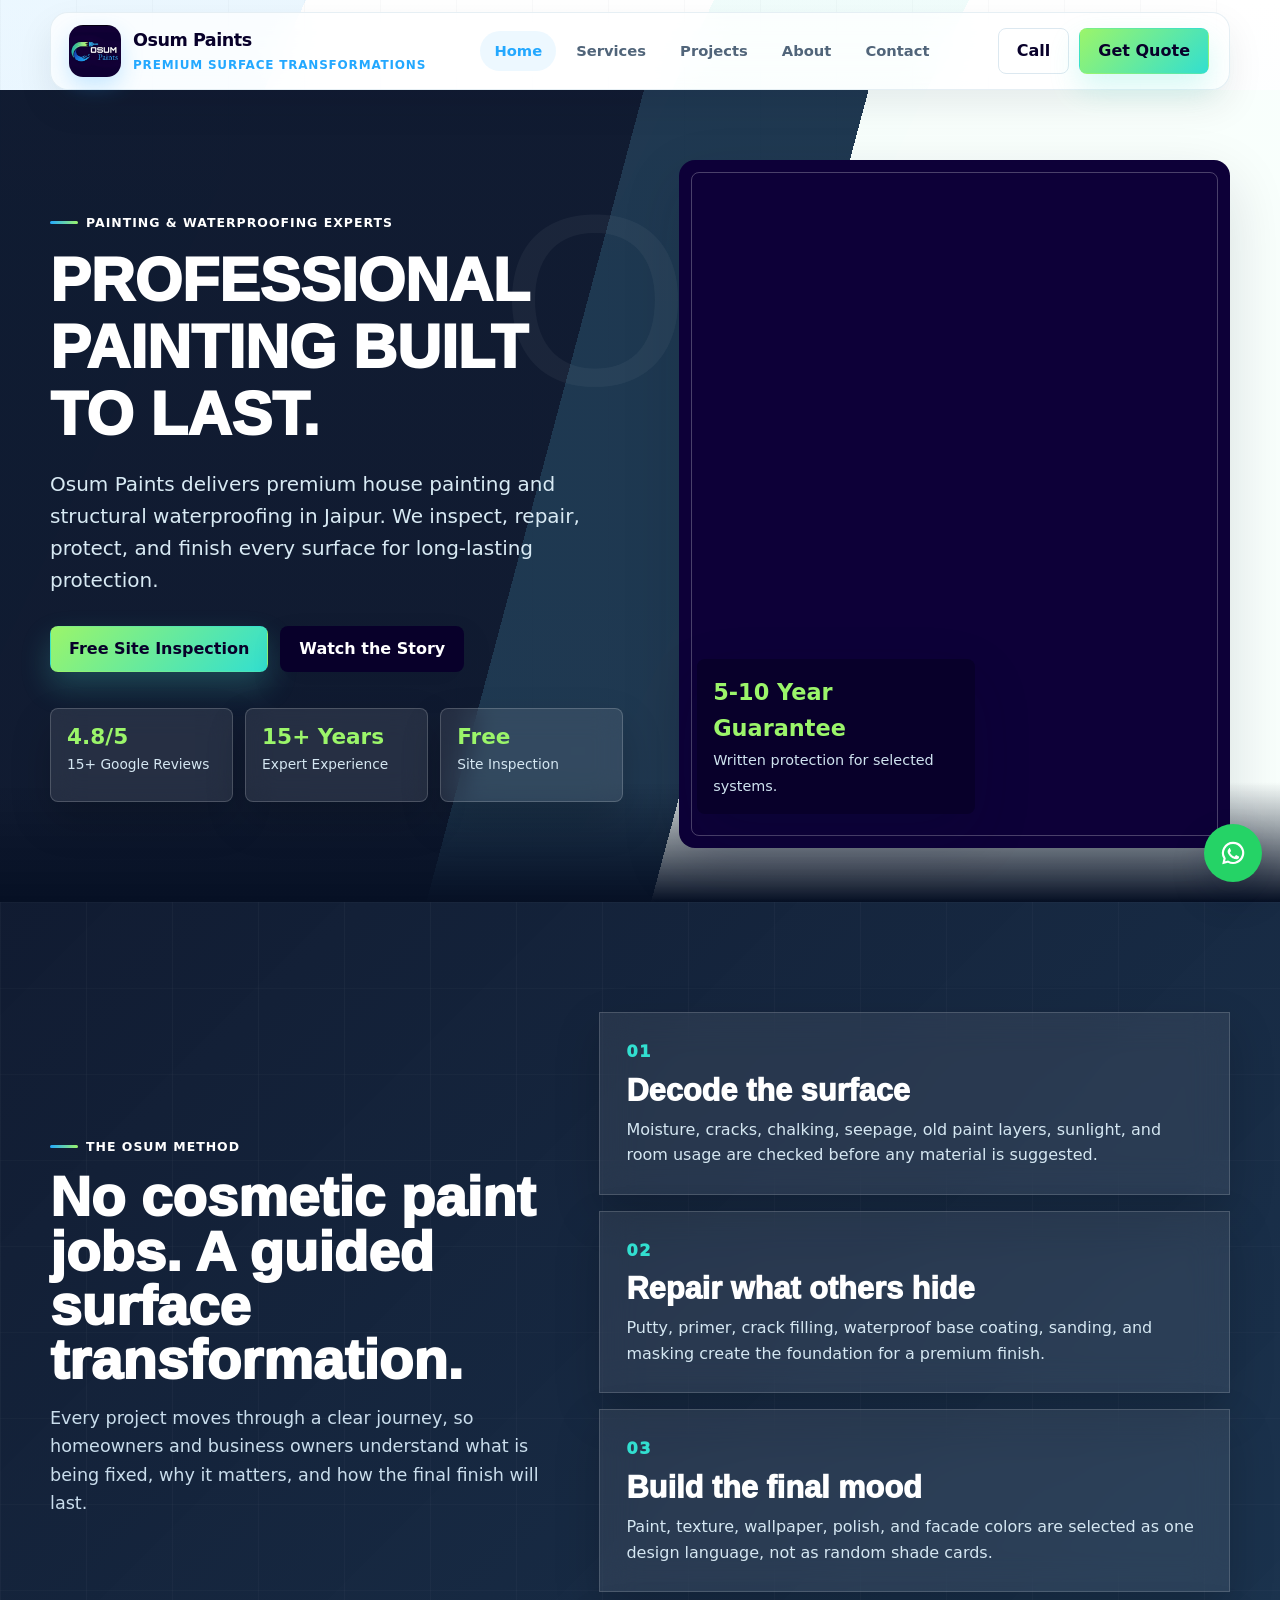
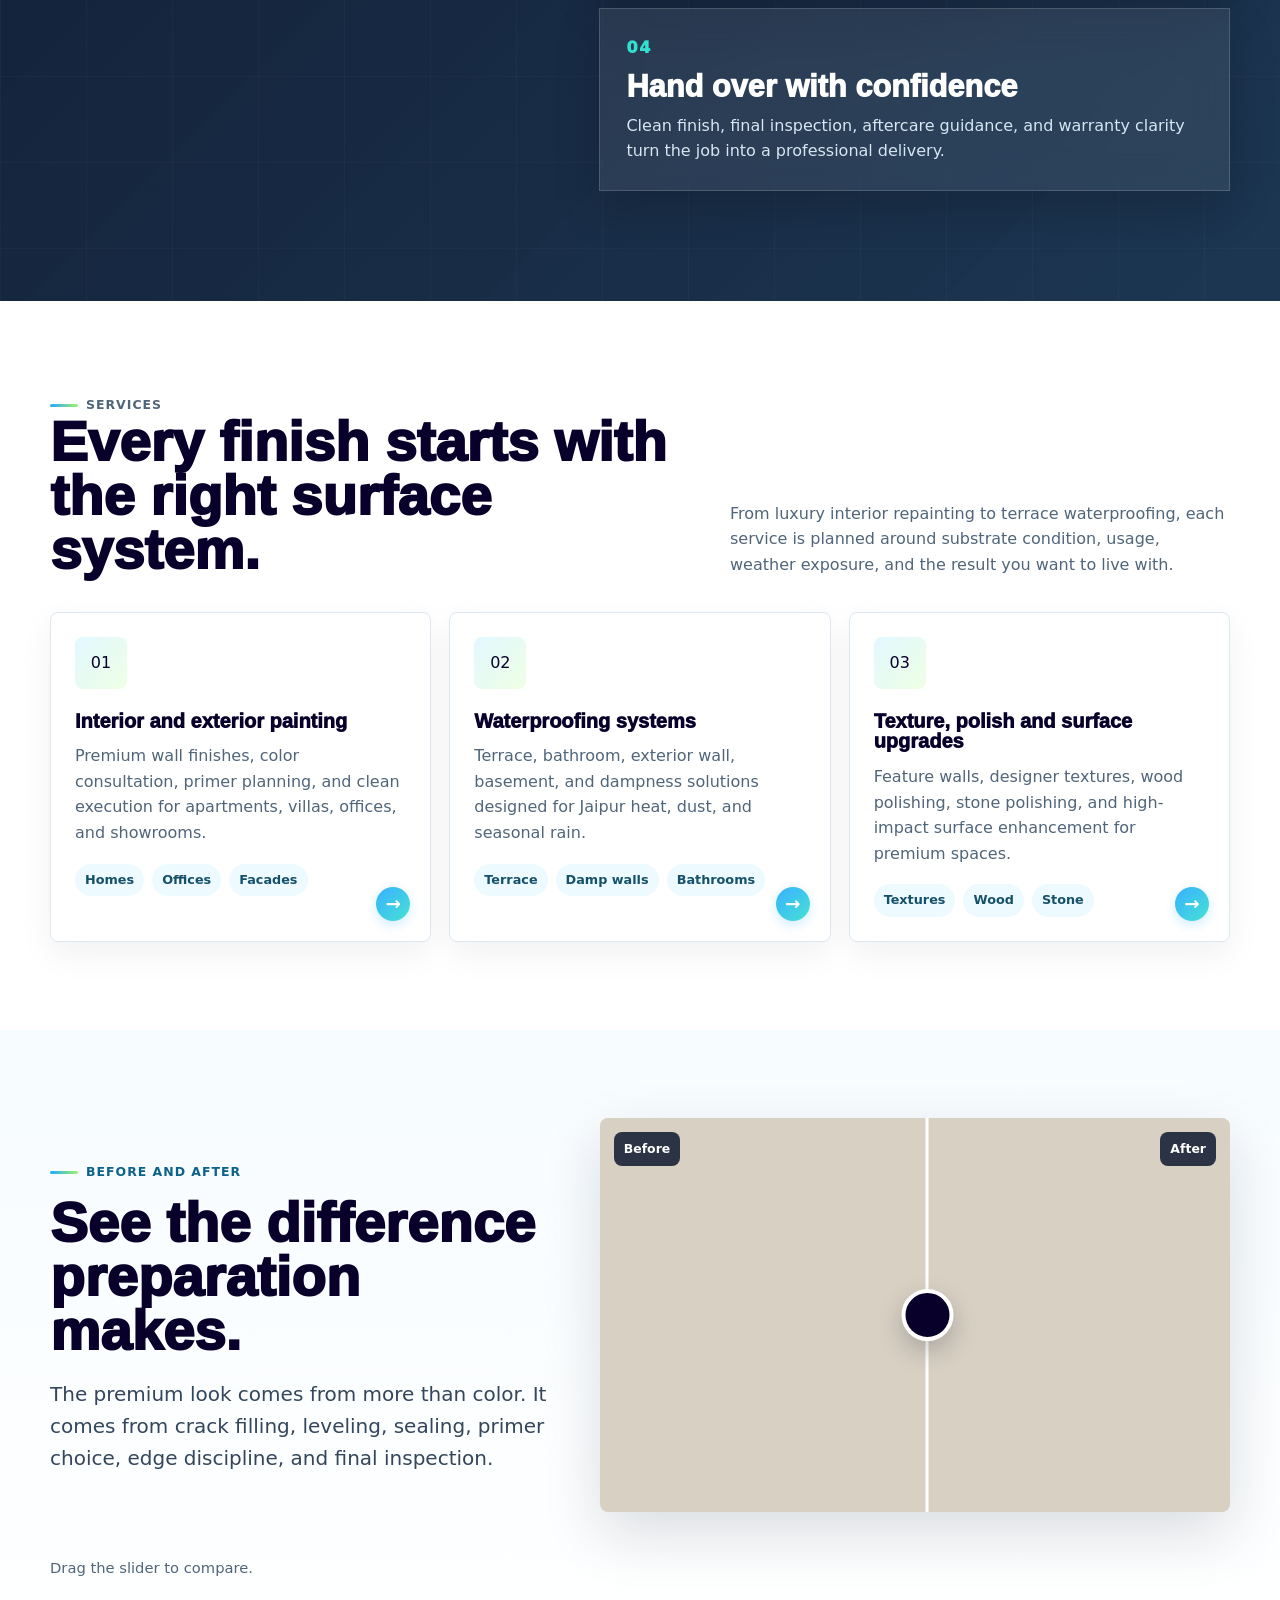
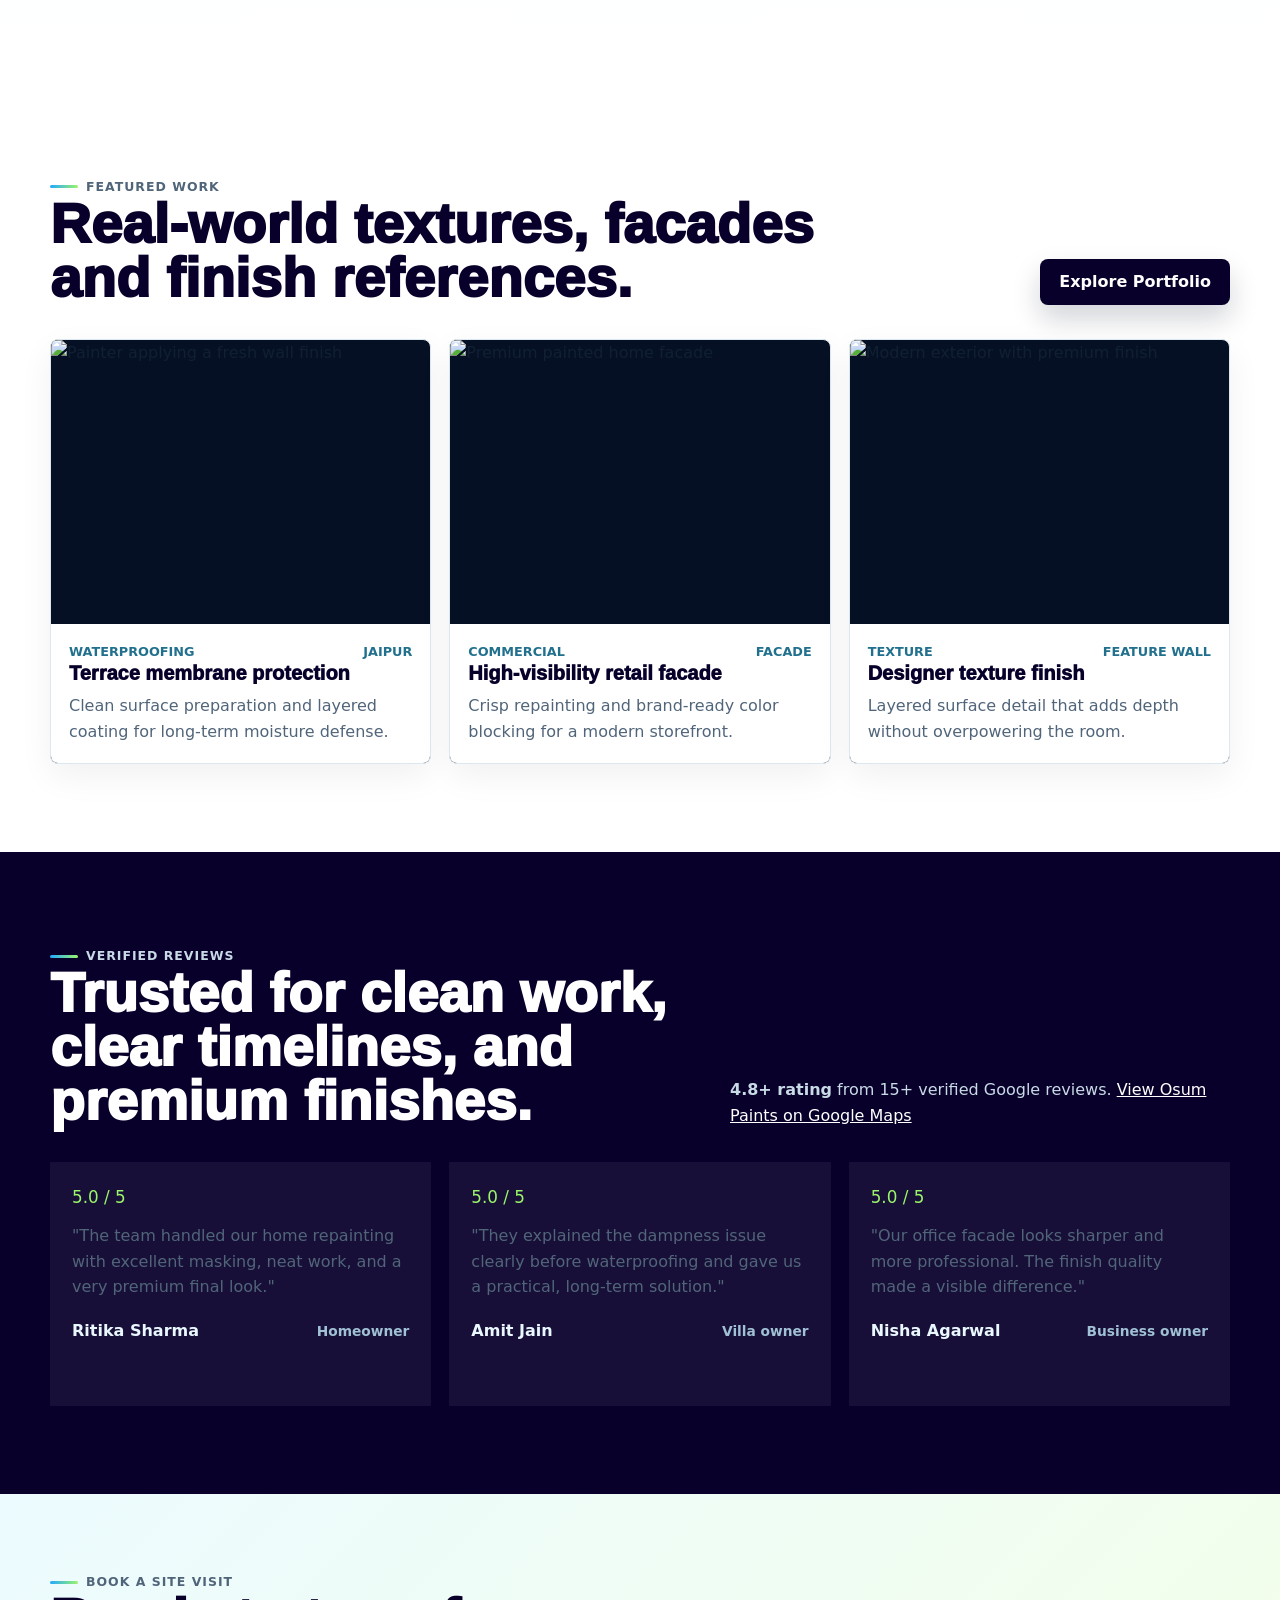
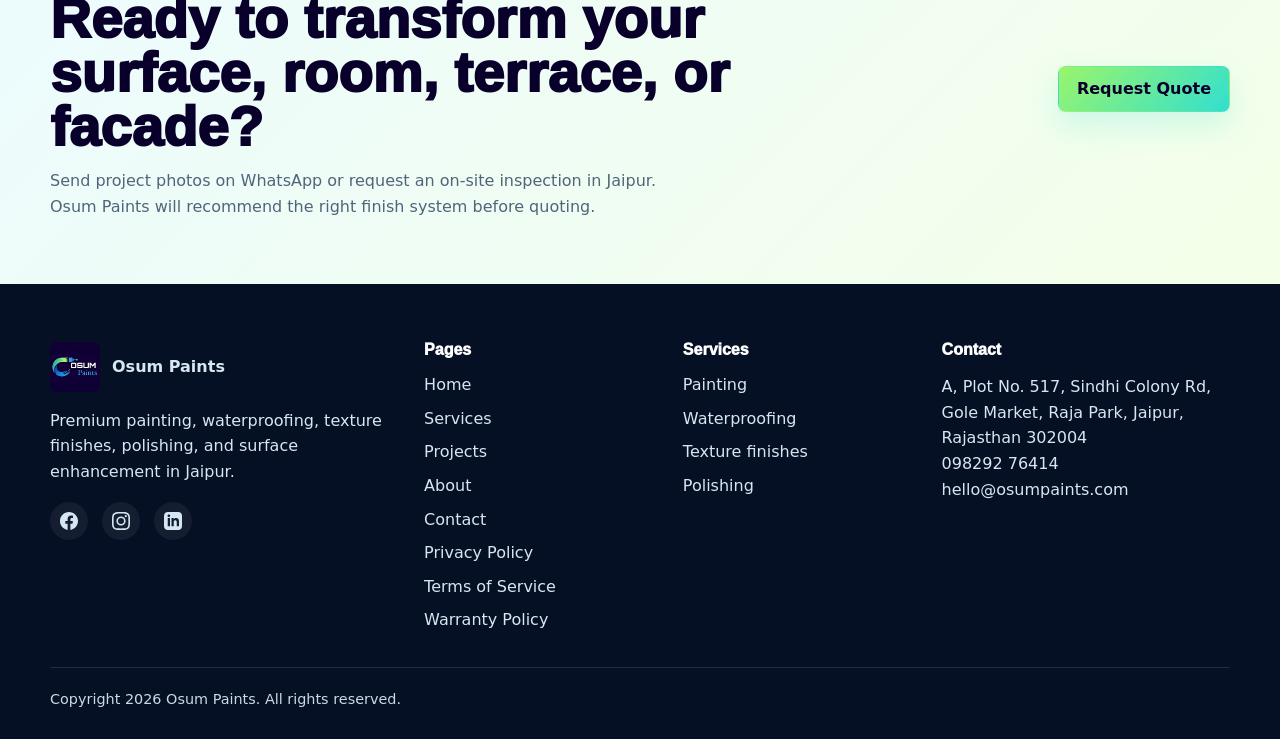
==== commit 88017e24: "Fix layout responsiveness and visibility issues across Services, Projects, About, and Contact pages" ====
--- a/index.html
+++ b/index.html
@@ -1,37 +1,37 @@
-<!doctype html>
-<html lang="en-IN">
-<head>
-  <meta charset="utf-8">
-  <meta name="viewport" content="width=device-width, initial-scale=1">
+<!doctype html>
+<html lang="en-IN">
+<head>
+  <meta charset="utf-8">
+  <meta name="viewport" content="width=device-width, initial-scale=1">
   <title>Painting Contractor Jaipur | House Painting & Waterproofing | Osum Paints</title>
   <meta name="description" content="Osum Paints is a painting contractor in Jaipur for house painting services, professional painters, home painting, waterproofing, texture painting, and wood polish.">
   <meta name="keywords" content="best painting contractor in Jaipur, professional painters in Jaipur, home painting services Jaipur, affordable painting contractor Jaipur, waterproofing contractor Jaipur, roof leakage repair Jaipur, damp proofing Jaipur, wall seepage treatment Jaipur, house painting quotation Jaipur">
   <meta property="og:title" content="Painting Contractor Jaipur | House Painting & Waterproofing | Osum Paints">
-  <meta property="og:description" content="Osum Paints is a painting contractor in Jaipur for house painting services, professional painters, home painting, waterproofing, texture painting, and wood polish.">
-  <meta property="og:url" content="https://osumpaints.com/">
-  <meta property="og:image" content="https://osumpaints.com/assest/osum-paints-jaipur-logo.jpg">
-  <meta property="og:type" content="website">
-  <meta property="og:locale" content="en_IN">
-  <meta property="og:site_name" content="Osum Paints">
-  <meta name="twitter:card" content="summary_large_image">
-  <meta name="twitter:title" content="Painting Contractor Jaipur | House Painting & Waterproofing | Osum Paints">
-  <meta name="twitter:description" content="Osum Paints is a painting contractor in Jaipur for house painting services, professional painters, home painting, waterproofing, texture painting, and wood polish.">
-  <meta name="twitter:image" content="https://osumpaints.com/assest/osum-paints-jaipur-logo.jpg">
-  <meta name="theme-color" content="#071229">
-  <link rel="preconnect" href="https://images.unsplash.com" crossorigin>
-  <link rel="dns-prefetch" href="https://images.unsplash.com">
-  <link rel="preconnect" href="https://images.pexels.com" crossorigin>
-  <link rel="dns-prefetch" href="https://images.pexels.com">
-  <link rel="preconnect" href="https://unpkg.com">
-  <link rel="dns-prefetch" href="https://unpkg.com">
-  <link rel="canonical" href="https://osumpaints.com/">
-  <link rel="stylesheet" href="styles.css">
-  <meta http-equiv="Content-Security-Policy" content="default-src 'self'; script-src 'self' https://unpkg.com 'unsafe-inline'; style-src 'self' 'unsafe-inline' https://fonts.googleapis.com; img-src 'self' https://images.unsplash.com https://images.pexels.com data:; connect-src 'self' https://unpkg.com; font-src 'self' https://fonts.gstatic.com; frame-src https://www.google.com;">
-  <link rel="modulepreload" href="https://unpkg.com/three@0.164.1/build/three.module.js" integrity="sha384-wlK04bYFr3nyu6ipQq5N4n7KKGByMS1Yu1T8IrNtEnHiJ5WcGDt9dZBZFpRZjXEE" crossorigin="anonymous">
-  <script type="application/ld+json">
-  {
-    "@context": "https://schema.org",
-    "@graph": [
+  <meta property="og:description" content="Osum Paints is a painting contractor in Jaipur for house painting services, professional painters, home painting, waterproofing, texture painting, and wood polish.">
+  <meta property="og:url" content="https://osumpaints.com/">
+  <meta property="og:image" content="https://osumpaints.com/assest/osum-paints-jaipur-logo.jpg">
+  <meta property="og:type" content="website">
+  <meta property="og:locale" content="en_IN">
+  <meta property="og:site_name" content="Osum Paints">
+  <meta name="twitter:card" content="summary_large_image">
+  <meta name="twitter:title" content="Painting Contractor Jaipur | House Painting & Waterproofing | Osum Paints">
+  <meta name="twitter:description" content="Osum Paints is a painting contractor in Jaipur for house painting services, professional painters, home painting, waterproofing, texture painting, and wood polish.">
+  <meta name="twitter:image" content="https://osumpaints.com/assest/osum-paints-jaipur-logo.jpg">
+  <meta name="theme-color" content="#071229">
+  <link rel="preconnect" href="https://images.unsplash.com" crossorigin>
+  <link rel="dns-prefetch" href="https://images.unsplash.com">
+  <link rel="preconnect" href="https://images.pexels.com" crossorigin>
+  <link rel="dns-prefetch" href="https://images.pexels.com">
+  <link rel="preconnect" href="https://unpkg.com">
+  <link rel="dns-prefetch" href="https://unpkg.com">
+  <link rel="canonical" href="https://osumpaints.com/">
+  <link rel="stylesheet" href="styles.css">
+  <meta http-equiv="Content-Security-Policy" content="default-src 'self'; script-src 'self' https://unpkg.com 'unsafe-inline'; style-src 'self' 'unsafe-inline' https://fonts.googleapis.com; img-src 'self' https://images.unsplash.com https://images.pexels.com data:; connect-src 'self' https://unpkg.com; font-src 'self' https://fonts.gstatic.com; frame-src https://www.google.com;">
+  <link rel="modulepreload" href="https://unpkg.com/three@0.164.1/build/three.module.js" integrity="sha384-wlK04bYFr3nyu6ipQq5N4n7KKGByMS1Yu1T8IrNtEnHiJ5WcGDt9dZBZFpRZjXEE" crossorigin="anonymous">
+  <script type="application/ld+json">
+  {
+    "@context": "https://schema.org",
+    "@graph": [
       {
         "@type": "WebPage",
         "@id": "https://osumpaints.com/#webpage",
@@ -63,45 +63,45 @@
       {
         "@type": ["LocalBusiness", "ProfessionalService"],
         "@id": "https://osumpaints.com/#business",
-        "name": "Osum Paints",
-        "image": "https://osumpaints.com/assest/osum-paints-jaipur-logo.jpg",
-        "url": "https://osumpaints.com/",
-        "telephone": "+91 98292 76414",
-        "email": "hello@osumpaints.com",
-        "priceRange": "$$",
-        "description": "Professional painting contractor in Jaipur for house painting services, waterproofing, texture painting, exterior painting, interior painting, wood polish, wall putty, and surface finishing.",
-        "address": {
-          "@type": "PostalAddress",
-          "streetAddress": "A, Plot No. 517, Sindhi Colony Rd, Gole Market, Raja Park",
-          "addressLocality": "Jaipur",
-          "addressRegion": "Rajasthan",
-          "postalCode": "302004",
-          "addressCountry": "IN"
-        },
-        "areaServed": ["Jaipur", "Raja Park", "Vaishali Nagar", "Mansarovar", "Malviya Nagar", "Jagatpura", "Tonk Road", "Pratap Nagar", "Vidhyadhar Nagar", "Bani Park"],
-        "founder": {"@type": "Person", "name": "Omprakash Tank", "jobTitle": "Founder & Owner"},
-        "employee": {"@type": "Person", "name": "Lucky Tank", "jobTitle": "Chief Executive Officer"},
-        "aggregateRating": {"@type": "AggregateRating", "ratingValue": "4.8", "reviewCount": "15"},
-        "review": [
-          {"@type": "Review", "reviewRating": {"@type": "Rating", "ratingValue": "5"}, "author": {"@type": "Person", "name": "Ritika Sharma"}, "reviewBody": "Neat home repainting with masking, clear communication, and a premium final finish."},
-          {"@type": "Review", "reviewRating": {"@type": "Rating", "ratingValue": "5"}, "author": {"@type": "Person", "name": "Amit Jain"}, "reviewBody": "Clear waterproofing diagnosis and a practical solution for dampness and terrace leakage."}
-        ],
-        "contactPoint": {
-          "@type": "ContactPoint",
-          "telephone": "+91 98292 76414",
-          "contactType": "customer service",
-          "areaServed": "IN",
-          "availableLanguage": ["en-IN", "hi-IN"]
-        },
-        "openingHoursSpecification": [{
-          "@type": "OpeningHoursSpecification",
-          "dayOfWeek": ["Monday", "Tuesday", "Wednesday", "Thursday", "Friday", "Saturday"],
-          "opens": "09:00",
-          "closes": "19:00"
-        }]
-      },
-      {
-        "@type": "Service",
+        "name": "Osum Paints",
+        "image": "https://osumpaints.com/assest/osum-paints-jaipur-logo.jpg",
+        "url": "https://osumpaints.com/",
+        "telephone": "+91 98292 76414",
+        "email": "hello@osumpaints.com",
+        "priceRange": "$$",
+        "description": "Professional painting contractor in Jaipur for house painting services, waterproofing, texture painting, exterior painting, interior painting, wood polish, wall putty, and surface finishing.",
+        "address": {
+          "@type": "PostalAddress",
+          "streetAddress": "A, Plot No. 517, Sindhi Colony Rd, Gole Market, Raja Park",
+          "addressLocality": "Jaipur",
+          "addressRegion": "Rajasthan",
+          "postalCode": "302004",
+          "addressCountry": "IN"
+        },
+        "areaServed": ["Jaipur", "Raja Park", "Vaishali Nagar", "Mansarovar", "Malviya Nagar", "Jagatpura", "Tonk Road", "Pratap Nagar", "Vidhyadhar Nagar", "Bani Park"],
+        "founder": {"@type": "Person", "name": "Omprakash Tank", "jobTitle": "Founder & Owner"},
+        "employee": {"@type": "Person", "name": "Lucky Tank", "jobTitle": "Chief Executive Officer"},
+        "aggregateRating": {"@type": "AggregateRating", "ratingValue": "4.8", "reviewCount": "15"},
+        "review": [
+          {"@type": "Review", "reviewRating": {"@type": "Rating", "ratingValue": "5"}, "author": {"@type": "Person", "name": "Ritika Sharma"}, "reviewBody": "Neat home repainting with masking, clear communication, and a premium final finish."},
+          {"@type": "Review", "reviewRating": {"@type": "Rating", "ratingValue": "5"}, "author": {"@type": "Person", "name": "Amit Jain"}, "reviewBody": "Clear waterproofing diagnosis and a practical solution for dampness and terrace leakage."}
+        ],
+        "contactPoint": {
+          "@type": "ContactPoint",
+          "telephone": "+91 98292 76414",
+          "contactType": "customer service",
+          "areaServed": "IN",
+          "availableLanguage": ["en-IN", "hi-IN"]
+        },
+        "openingHoursSpecification": [{
+          "@type": "OpeningHoursSpecification",
+          "dayOfWeek": ["Monday", "Tuesday", "Wednesday", "Thursday", "Friday", "Saturday"],
+          "opens": "09:00",
+          "closes": "19:00"
+        }]
+      },
+      {
+        "@type": "Service",
         "@id": "https://osumpaints.com/#painting-services",
         "name": "Painting Contractor Jaipur",
         "provider": {"@id": "https://osumpaints.com/#business"},
@@ -133,292 +133,292 @@
       {
         "@type": "BreadcrumbList",
         "@id": "https://osumpaints.com/#breadcrumbs",
-        "itemListElement": [
-          {"@type": "ListItem", "position": 1, "name": "Home", "item": "https://osumpaints.com/"}
-        ]
-      }
-    ]
-  }
-  </script>
-</head>
-<body>
-  <div class="scroll-progress" aria-hidden="true"><span></span></div>
-  <a class="skip-link" href="#main">Skip to content</a>
-  <header class="site-header">
-    <nav class="nav" aria-label="Primary navigation">
-      <a class="brand" href="index.html" aria-label="Osum Paints home">
-        <img src="assest/osum-paints-jaipur-logo.jpg" width="52" height="52" alt="Osum Paints Jaipur logo">
-        <span><strong>Osum Paints</strong><span>Premium surface transformations</span></span>
-      </a>
-      <button class="nav-toggle" type="button" data-nav-toggle aria-label="Open navigation" aria-expanded="false"><span></span><span></span><span></span></button>
-      <div class="nav-links">
-        <a href="index.html" aria-current="page">Home</a>
-        <a href="services.html">Services</a>
-        <a href="projects.html">Projects</a>
-        <a href="about.html">About</a>
-        <a href="contact.html">Contact</a>
-      </div>
-      <div class="nav-actions">
-        <a class="btn btn-ghost" href="tel:+919829276414">Call</a>
-        <a class="btn btn-accent" href="contact.html">Get Quote</a>
-      </div>
-    </nav>
-  </header>
-
-  <main id="main">
-    <section class="hero home-hero">
-      <div class="hero-grid">
-        <div class="hero-copy">
-          <p class="eyebrow">Painting & Waterproofing Experts</p>
-          <h1>Professional Painting Built to Last.</h1>
-          <p class="lead">Osum Paints delivers premium house painting and structural waterproofing in Jaipur. We inspect, repair, protect, and finish every surface for long-lasting protection.</p>
-          <div class="hero-actions">
-            <a class="btn btn-accent" href="https://wa.me/919829276414?text=Hello%20Osum%20Paints%2C%20I%20want%20a%20site%20visit%20for%20my%20painting%20or%20waterproofing%20project.">Free Site Inspection</a>
-            <a class="btn btn-primary" href="#transformation-story">Watch the Story</a>
-          </div>
-          <div class="hero-proof" aria-label="Company highlights">
+        "itemListElement": [
+          {"@type": "ListItem", "position": 1, "name": "Home", "item": "https://osumpaints.com/"}
+        ]
+      }
+    ]
+  }
+  </script>
+</head>
+<body>
+  <div class="scroll-progress" aria-hidden="true"><span></span></div>
+  <a class="skip-link" href="#main">Skip to content</a>
+  <header class="site-header">
+    <nav class="nav" aria-label="Primary navigation">
+      <a class="brand" href="index.html" aria-label="Osum Paints home">
+        <img src="assest/osum-paints-jaipur-logo.jpg" width="52" height="52" alt="Osum Paints Jaipur logo">
+        <span><strong>Osum Paints</strong><span>Premium surface transformations</span></span>
+      </a>
+      <button class="nav-toggle" type="button" data-nav-toggle aria-label="Open navigation" aria-expanded="false"><span></span><span></span><span></span></button>
+      <div class="nav-links">
+        <a href="index.html" aria-current="page">Home</a>
+        <a href="services.html">Services</a>
+        <a href="projects.html">Projects</a>
+        <a href="about.html">About</a>
+        <a href="contact.html">Contact</a>
+      </div>
+      <div class="nav-actions">
+        <a class="btn btn-ghost" href="tel:+919829276414">Call</a>
+        <a class="btn btn-accent" href="contact.html">Get Quote</a>
+      </div>
+    </nav>
+  </header>
+
+  <main id="main">
+    <section class="hero home-hero">
+      <div class="hero-grid">
+        <div class="hero-copy">
+          <p class="eyebrow">Painting & Waterproofing Experts</p>
+          <h1>Professional Painting Built to Last.</h1>
+          <p class="lead">Osum Paints delivers premium house painting and structural waterproofing in Jaipur. We inspect, repair, protect, and finish every surface for long-lasting protection.</p>
+          <div class="hero-actions">
+            <a class="btn btn-accent" href="https://wa.me/919829276414?text=Hello%20Osum%20Paints%2C%20I%20want%20a%20site%20visit%20for%20my%20painting%20or%20waterproofing%20project.">Free Site Inspection</a>
+            <a class="btn btn-primary" href="#transformation-story">Watch the Story</a>
+          </div>
+          <div class="hero-proof" aria-label="Company highlights">
             <div class="proof-item"><strong>4.8/5</strong><span>15+ Google Reviews</span></div>
-            <div class="proof-item"><strong>15+ Years</strong><span>Expert Experience</span></div>
-            <div class="proof-item"><strong>Free</strong><span>Site Inspection</span></div>
-          </div>
-        </div>
-        <div class="hero-media story-hero-panel" data-tilt>
-          <div class="service-media-frame">
-            <img src="https://images.unsplash.com/photo-1618221195710-dd6b41faaea6?auto=format&fit=crop&w=1200&h=1400&q=82"
-              srcset="https://images.unsplash.com/photo-1618221195710-dd6b41faaea6?auto=format&fit=crop&w=480&h=560&q=80 480w, https://images.unsplash.com/photo-1618221195710-dd6b41faaea6?auto=format&fit=crop&w=768&h=896&q=80 768w, https://images.unsplash.com/photo-1618221195710-dd6b41faaea6?auto=format&fit=crop&w=1200&h=1400&q=82 1200w"
-              sizes="(max-width: 980px) 100vw, 50vw"
-              width="1200" height="1400" alt="Premium living room with refined wall finish by Osum Paints" decoding="async" fetchpriority="high">
-          </div>
-          <div class="hero-badge"><strong>5-10 Year Guarantee</strong><span>Written protection for selected systems.</span></div>
-        </div>
-      </div>
-    </section>
-
-    <section class="section stats-section">
-      <div class="container">
-        <div class="stats-grid">
-          <div class="stat-card">
-            <div class="stat-number blue">500+</div>
-            <p class="stat-label">Projects completed in Jaipur</p>
-          </div>
-          <div class="stat-card">
-            <div class="stat-number aqua">4.8/5</div>
-            <p class="stat-label">Average customer rating</p>
-          </div>
-          <div class="stat-card">
-            <div class="stat-number lime">15+</div>
-            <p class="stat-label">Years combined team experience</p>
-          </div>
-        </div>
-      </div>
-    </section>
-
-    <section class="story-section" id="transformation-story">
-      <div class="container story-grid">
-        <div class="story-intro">
-          <p class="eyebrow">The Osum method</p>
-          <h2>No cosmetic paint jobs. A guided surface transformation.</h2>
-          <p>Every project moves through a clear journey, so homeowners and business owners understand what is being fixed, why it matters, and how the final finish will last.</p>
-        </div>
-        <div class="story-steps" aria-label="Osum Paints transformation journey">
-          <article class="story-step">
-            <span>01</span>
-            <h3>Decode the surface</h3>
-            <p>Moisture, cracks, chalking, seepage, old paint layers, sunlight, and room usage are checked before any material is suggested.</p>
-          </article>
-          <article class="story-step">
-            <span>02</span>
-            <h3>Repair what others hide</h3>
-            <p>Putty, primer, crack filling, waterproof base coating, sanding, and masking create the foundation for a premium finish.</p>
-          </article>
-          <article class="story-step">
-            <span>03</span>
-            <h3>Build the final mood</h3>
-            <p>Paint, texture, wallpaper, polish, and facade colors are selected as one design language, not as random shade cards.</p>
-          </article>
-          <article class="story-step">
-            <span>04</span>
-            <h3>Hand over with confidence</h3>
-            <p>Clean finish, final inspection, aftercare guidance, and warranty clarity turn the job into a professional delivery.</p>
-          </article>
-        </div>
-      </div>
-    </section>
-
-    <section class="section">
-      <div class="container">
-        <div class="section-head">
-          <div>
-            <p class="eyebrow">Services</p>
-            <h2>Every finish starts with the right surface system.</h2>
-          </div>
-          <p>From luxury interior repainting to terrace waterproofing, each service is planned around substrate condition, usage, weather exposure, and the result you want to live with.</p>
-        </div>
-        <div class="service-grid">
-          <article class="card service-card">
-            <div class="service-icon" aria-hidden="true">01</div>
-            <h3>Interior and exterior painting</h3>
-            <p>Premium wall finishes, color consultation, primer planning, and clean execution for apartments, villas, offices, and showrooms.</p>
-            <div class="service-list"><span class="pill">Homes</span><span class="pill">Offices</span><span class="pill">Facades</span></div>
-          </article>
-          <article class="card service-card">
-            <div class="service-icon" aria-hidden="true">02</div>
-            <h3>Waterproofing systems</h3>
-            <p>Terrace, bathroom, exterior wall, basement, and dampness solutions designed for Jaipur heat, dust, and seasonal rain.</p>
-            <div class="service-list"><span class="pill">Terrace</span><span class="pill">Damp walls</span><span class="pill">Bathrooms</span></div>
-          </article>
-          <article class="card service-card">
-            <div class="service-icon" aria-hidden="true">03</div>
-            <h3>Texture, polish and surface upgrades</h3>
-            <p>Feature walls, designer textures, wood polishing, stone polishing, and high-impact surface enhancement for premium spaces.</p>
-            <div class="service-list"><span class="pill">Textures</span><span class="pill">Wood</span><span class="pill">Stone</span></div>
-          </article>
-        </div>
-      </div>
-    </section>
-
-    <section class="section alt">
-      <div class="container before-after">
-        <div>
-          <p class="eyebrow">Before and after</p>
-          <h2>See the difference preparation makes.</h2>
-          <p class="lead">The premium look comes from more than color. It comes from crack filling, leveling, sealing, primer choice, edge discipline, and final inspection.</p>
-        </div>
-        <div class="ba-slider" data-ba-slider>
-          <img src="https://images.unsplash.com/photo-1589939705384-5185137a7f0f?auto=format&fit=crop&w=1200&h=760&q=80"
-            srcset="https://images.unsplash.com/photo-1589939705384-5185137a7f0f?auto=format&fit=crop&w=480&h=304&q=80 480w, https://images.unsplash.com/photo-1589939705384-5185137a7f0f?auto=format&fit=crop&w=800&h=507&q=80 800w, https://images.unsplash.com/photo-1589939705384-5185137a7f0f?auto=format&fit=crop&w=1200&h=760&q=80 1200w"
-            sizes="(max-width: 980px) 100vw, 50vw"
-            width="1200" height="760" alt="Wall painting work in progress" loading="lazy" decoding="async">
-          <img class="ba-after" src="https://images.unsplash.com/photo-1618221195710-dd6b41faaea6?auto=format&fit=crop&w=1200&h=760&q=80"
-            srcset="https://images.unsplash.com/photo-1618221195710-dd6b41faaea6?auto=format&fit=crop&w=480&h=304&q=80 480w, https://images.unsplash.com/photo-1618221195710-dd6b41faaea6?auto=format&fit=crop&w=800&h=507&q=80 800w, https://images.unsplash.com/photo-1618221195710-dd6b41faaea6?auto=format&fit=crop&w=1200&h=760&q=80 1200w"
-            sizes="(max-width: 980px) 100vw, 50vw"
-            width="1200" height="760" alt="Finished modern living room with premium wall finish" loading="lazy" decoding="async">
-          <span class="ba-label before">Before</span>
-          <span class="ba-label after">After</span>
-          <span class="ba-handle" aria-hidden="true"></span>
-          <input type="range" min="8" max="92" value="52" aria-label="Compare before and after project image">
-        </div>
-        <p class="ba-instruction">Drag the slider to compare.</p>
-      </div>
-    </section>
-
-    <section class="section">
-      <div class="container">
-        <div class="section-head">
-          <div>
-            <p class="eyebrow">Featured work</p>
-            <h2>Real-world textures, facades and finish references.</h2>
-          </div>
-          <a class="btn btn-primary" href="projects.html">Explore Portfolio</a>
-        </div>
-        <div class="project-grid">
-          <article class="card project-card">
-            <img src="https://images.unsplash.com/photo-1562259949-e8e7689d7828?auto=format&fit=crop&w=1200&h=760&q=80"
-              srcset="https://images.unsplash.com/photo-1562259949-e8e7689d7828?auto=format&fit=crop&w=480&h=304&q=80 480w, https://images.unsplash.com/photo-1562259949-e8e7689d7828?auto=format&fit=crop&w=800&h=507&q=80 800w, https://images.unsplash.com/photo-1562259949-e8e7689d7828?auto=format&fit=crop&w=1200&h=760&q=80 1200w"
-              sizes="(max-width: 980px) 100vw, (max-width: 1200px) 50vw, 33vw"
-              width="1200" height="760" alt="Painter applying a fresh wall finish" loading="lazy" decoding="async">
-            <div class="project-body"><div class="project-meta"><span>Waterproofing</span><span>Jaipur</span></div><h3>Terrace membrane protection</h3><p>Clean surface preparation and layered coating for long-term moisture defense.</p></div>
-          </article>
-          <article class="card project-card">
-            <img src="https://images.unsplash.com/photo-1494526585095-c41746248156?auto=format&fit=crop&w=1200&h=760&q=80"
-              srcset="https://images.unsplash.com/photo-1494526585095-c41746248156?auto=format&fit=crop&w=480&h=304&q=80 480w, https://images.unsplash.com/photo-1494526585095-c41746248156?auto=format&fit=crop&w=800&h=507&q=80 800w, https://images.unsplash.com/photo-1494526585095-c41746248156?auto=format&fit=crop&w=1200&h=760&q=80 1200w"
-              sizes="(max-width: 980px) 100vw, (max-width: 1200px) 50vw, 33vw"
-              width="1200" height="760" alt="Premium painted home facade" loading="lazy" decoding="async">
-            <div class="project-body"><div class="project-meta"><span>Commercial</span><span>Facade</span></div><h3>High-visibility retail facade</h3><p>Crisp repainting and brand-ready color blocking for a modern storefront.</p></div>
-          </article>
-          <article class="card project-card">
-            <img src="https://images.unsplash.com/photo-1600585154340-be6161a56a0c?auto=format&fit=crop&w=1200&h=760&q=80"
-              srcset="https://images.unsplash.com/photo-1600585154340-be6161a56a0c?auto=format&fit=crop&w=480&h=304&q=80 480w, https://images.unsplash.com/photo-1600585154340-be6161a56a0c?auto=format&fit=crop&w=800&h=507&q=80 800w, https://images.unsplash.com/photo-1600585154340-be6161a56a0c?auto=format&fit=crop&w=1200&h=760&q=80 1200w"
-              sizes="(max-width: 980px) 100vw, (max-width: 1200px) 50vw, 33vw"
-              width="1200" height="760" alt="Modern exterior with premium finish" loading="lazy" decoding="async">
-            <div class="project-body"><div class="project-meta"><span>Texture</span><span>Feature wall</span></div><h3>Designer texture finish</h3><p>Layered surface detail that adds depth without overpowering the room.</p></div>
-          </article>
-        </div>
-      </div>
-    </section>
-
-    <section class="section reviews-band">
-      <div class="container">
-        <div class="section-head">
-          <div>
-            <p class="eyebrow">Verified reviews</p>
-            <h2>Trusted for clean work, clear timelines, and premium finishes.</h2>
-          </div>
-          <p><strong>4.8+ rating</strong> from 15+ verified Google reviews. <a class="review-link" href="https://www.google.com/maps/search/Osum+Paints+Jaipur" target="_blank" rel="noopener">View Osum Paints on Google Maps</a></p>
-        </div>
-        <div class="review-grid">
-          <article class="review-card"><div class="stars">5.0 / 5</div><p>"The team handled our home repainting with excellent masking, neat work, and a very premium final look."</p><div class="reviewer">Ritika Sharma <span>Homeowner</span></div></article>
-          <article class="review-card"><div class="stars">5.0 / 5</div><p>"They explained the dampness issue clearly before waterproofing and gave us a practical, long-term solution."</p><div class="reviewer">Amit Jain <span>Villa owner</span></div></article>
-          <article class="review-card"><div class="stars">5.0 / 5</div><p>"Our office facade looks sharper and more professional. The finish quality made a visible difference."</p><div class="reviewer">Nisha Agarwal <span>Business owner</span></div></article>
-        </div>
-      </div>
-    </section>
-
-    <section class="cta-band">
-      <div class="container cta-box">
-        <div>
-          <p class="eyebrow">Book a site visit</p>
-          <h2>Ready to transform your surface, room, terrace, or facade?</h2>
-          <p>Send project photos on WhatsApp or request an on-site inspection in Jaipur. Osum Paints will recommend the right finish system before quoting.</p>
-        </div>
-        <a class="btn btn-accent" href="contact.html">Request Quote</a>
-      </div>
-    </section>
-  </main>
-
-  <footer class="site-footer">
-    <div class="container footer-grid">
-      <div>
-        <div class="footer-logo">
-          <img src="assest/osum-paints-jaipur-logo.jpg" width="50" height="50" alt="Osum Paints Jaipur logo">
-          <strong>Osum Paints</strong>
-        </div>
-        <p>Premium painting, waterproofing, texture finishes, polishing, and surface enhancement in Jaipur.</p>
-        <div class="footer-socials">
-          <a href="https://www.facebook.com/osumpaints" target="_blank" rel="noopener" aria-label="Follow Osum Paints on Facebook">
-            <svg viewBox="0 0 24 24" aria-hidden="true"><path d="M24 12.073c0-6.627-5.373-12-12-12s-12 5.373-12 12c0 5.99 4.388 10.954 10.125 11.854v-8.385H7.078v-3.47h3.047V9.43c0-3.007 1.792-4.669 4.533-4.669 1.312 0 2.686.235 2.686.235v2.953H15.83c-1.491 0-1.956.925-1.956 1.874v2.25h3.328l-.532 3.47h-2.796v8.385C19.612 23.027 24 18.062 24 12.073z"/></svg>
-          </a>
-          <a href="https://www.instagram.com/osumpaints" target="_blank" rel="noopener" aria-label="Follow Osum Paints on Instagram">
-            <svg viewBox="0 0 24 24" aria-hidden="true"><path d="M12 2.163c3.204 0 3.584.012 4.85.07 3.252.148 4.771 1.691 4.919 4.919.058 1.265.069 1.645.069 4.849 0 3.205-.012 3.584-.069 4.849-.149 3.225-1.664 4.771-4.919 4.919-1.266.058-1.644.07-4.85.07-3.204 0-3.584-.012-4.849-.07-3.26-.149-4.771-1.699-4.919-4.92-.058-1.265-.07-1.644-.07-4.849 0-3.204.013-3.583.07-4.849.149-3.227 1.664-4.771 4.919-4.919 1.266-.057 1.645-.069 4.849-.069zM12 0C8.741 0 8.333.014 7.053.072 2.695.272.273 2.69.073 7.051.014 8.333 0 8.741 0 12c0 3.259.014 3.668.072 4.948.2 4.358 2.618 6.78 6.98 6.98 1.281.058 1.689.072 4.948.072 3.259 0 3.668-.014 4.948-.072 4.354-.2 6.782-2.618 6.979-6.98.059-1.28.073-1.689.073-4.948 0-3.259-.014-3.667-.072-4.947-.196-4.354-2.617-6.78-6.979-6.98C15.668.014 15.259 0 12 0zm0 5.838a6.162 6.162 0 100 12.324 6.162 6.162 0 000-12.324zM12 16a4 4 0 110-8 4 4 0 010 8zm6.406-11.845a1.44 1.44 0 100 2.881 1.44 1.44 0 000-2.881z"/></svg>
-          </a>
-          <a href="https://www.linkedin.com/company/osumpaints" target="_blank" rel="noopener" aria-label="Follow Osum Paints on LinkedIn">
-            <svg viewBox="0 0 24 24" aria-hidden="true"><path d="M19 0h-14c-2.761 0-5 2.239-5 5v14c0 2.761 2.239 5 5 5h14c2.762 0 5-2.239 5-5v-14c0-2.761-2.238-5-5-5zm-11 19h-3v-11h3v11zm-1.5-12.268c-.966 0-1.75-.779-1.75-1.75s.784-1.75 1.75-1.75 1.75.779 1.75 1.75-.784 1.75-1.75 1.75zm13.5 12.268h-3v-5.604c0-3.368-4-3.113-4 0v5.604h-3v-11h3v1.765c1.396-2.586 7-2.777 7 2.476v6.759z"/></svg>
-          </a>
-        </div>
-      </div>
-      <div>
-        <h3>Pages</h3>
-        <div class="footer-links">
-          <a href="index.html">Home</a>
-          <a href="services.html">Services</a>
-          <a href="projects.html">Projects</a>
-          <a href="about.html">About</a>
-          <a href="contact.html">Contact</a>
-          <a href="privacy.html">Privacy Policy</a>
-          <a href="terms.html">Terms of Service</a>
-          <a href="warranty.html">Warranty Policy</a>
-        </div>
-      </div>
-      <div>
-        <h3>Services</h3>
-        <div class="footer-links">
-          <a href="services.html">Painting</a>
-          <a href="services.html">Waterproofing</a>
-          <a href="services.html">Texture finishes</a>
-          <a href="services.html">Polishing</a>
-        </div>
-      </div>
-      <div>
-        <h3>Contact</h3>
-        <p>A, Plot No. 517, Sindhi Colony Rd,<br>Gole Market, Raja Park, Jaipur, Rajasthan 302004<br><a href="tel:+919829276414">098292 76414</a><br><a href="mailto:hello@osumpaints.com">hello@osumpaints.com</a></p>
-      </div>
-    </div>
-    <div class="container footer-bottom">Copyright 2026 Osum Paints. All rights reserved.</div>
-  </footer>
-  <a class="whatsapp-float" href="https://wa.me/919829276414?text=Hello%20Osum%20Paints%2C%20I%20need%20a%20quote." aria-label="Chat with Osum Paints on WhatsApp">
-    <svg viewBox="0 0 32 32" aria-hidden="true"><path fill="currentColor" d="M16.02 3.2A12.7 12.7 0 0 0 5.1 22.4L3.7 28.8l6.5-1.7A12.7 12.7 0 1 0 16.02 3.2Zm0 2.4a10.3 10.3 0 0 1 8.7 15.8 10.3 10.3 0 0 1-13.8 3.4l-.5-.3-3.4.9.7-3.4-.3-.5A10.3 10.3 0 0 1 16 5.6Zm-4.3 5.6c-.2 0-.5.1-.8.4-.3.4-1.1 1.1-1.1 2.7 0 1.6 1.1 3.1 1.3 3.3.2.3 2.2 3.5 5.5 4.7 2.7 1.1 3.3.9 3.9.8.6-.1 1.9-.8 2.2-1.5.3-.8.3-1.4.2-1.5-.1-.2-.3-.3-.7-.5l-2.2-1.1c-.3-.1-.6-.2-.8.2-.2.3-.9 1.1-1.1 1.3-.2.2-.4.2-.8.1-.4-.2-1.5-.6-2.8-1.8-1-1-1.8-2.1-2-2.5-.2-.3 0-.5.2-.7l.5-.6c.2-.2.2-.4.4-.6.1-.2.1-.5 0-.7l-1-2.4c-.3-.6-.5-.6-.8-.6h-.6Z"/></svg>
-  </a>
-  <script src="script.js" defer></script>
-</body>
-</html>
-
+            <div class="proof-item"><strong>15+ Years</strong><span>Expert Experience</span></div>
+            <div class="proof-item"><strong>Free</strong><span>Site Inspection</span></div>
+          </div>
+        </div>
+        <div class="hero-media story-hero-panel" data-tilt>
+          <div class="service-media-frame">
+            <img src="https://images.unsplash.com/photo-1618221195710-dd6b41faaea6?auto=format&fit=crop&w=1200&h=1400&q=82"
+              srcset="https://images.unsplash.com/photo-1618221195710-dd6b41faaea6?auto=format&fit=crop&w=480&h=560&q=80 480w, https://images.unsplash.com/photo-1618221195710-dd6b41faaea6?auto=format&fit=crop&w=768&h=896&q=80 768w, https://images.unsplash.com/photo-1618221195710-dd6b41faaea6?auto=format&fit=crop&w=1200&h=1400&q=82 1200w"
+              sizes="(max-width: 980px) 100vw, 50vw"
+              width="1200" height="1400" alt="Premium living room with refined wall finish by Osum Paints" decoding="async" fetchpriority="high">
+          </div>
+          <div class="hero-badge"><strong>5-10 Year Guarantee</strong><span>Written protection for selected systems.</span></div>
+        </div>
+      </div>
+    </section>
+
+    <section class="section stats-section">
+      <div class="container">
+        <div class="stats-grid">
+          <div class="stat-card">
+            <div class="stat-number blue">500+</div>
+            <p class="stat-label">Projects completed in Jaipur</p>
+          </div>
+          <div class="stat-card">
+            <div class="stat-number aqua">4.8/5</div>
+            <p class="stat-label">Average customer rating</p>
+          </div>
+          <div class="stat-card">
+            <div class="stat-number lime">15+</div>
+            <p class="stat-label">Years combined team experience</p>
+          </div>
+        </div>
+      </div>
+    </section>
+
+    <section class="story-section" id="transformation-story">
+      <div class="container story-grid">
+        <div class="story-intro">
+          <p class="eyebrow">The Osum method</p>
+          <h2>No cosmetic paint jobs. A guided surface transformation.</h2>
+          <p>Every project moves through a clear journey, so homeowners and business owners understand what is being fixed, why it matters, and how the final finish will last.</p>
+        </div>
+        <div class="story-steps" aria-label="Osum Paints transformation journey">
+          <article class="story-step">
+            <span>01</span>
+            <h3>Decode the surface</h3>
+            <p>Moisture, cracks, chalking, seepage, old paint layers, sunlight, and room usage are checked before any material is suggested.</p>
+          </article>
+          <article class="story-step">
+            <span>02</span>
+            <h3>Repair what others hide</h3>
+            <p>Putty, primer, crack filling, waterproof base coating, sanding, and masking create the foundation for a premium finish.</p>
+          </article>
+          <article class="story-step">
+            <span>03</span>
+            <h3>Build the final mood</h3>
+            <p>Paint, texture, wallpaper, polish, and facade colors are selected as one design language, not as random shade cards.</p>
+          </article>
+          <article class="story-step">
+            <span>04</span>
+            <h3>Hand over with confidence</h3>
+            <p>Clean finish, final inspection, aftercare guidance, and warranty clarity turn the job into a professional delivery.</p>
+          </article>
+        </div>
+      </div>
+    </section>
+
+    <section class="section">
+      <div class="container">
+        <div class="section-head">
+          <div>
+            <p class="eyebrow">Services</p>
+            <h2>Every finish starts with the right surface system.</h2>
+          </div>
+          <p>From luxury interior repainting to terrace waterproofing, each service is planned around substrate condition, usage, weather exposure, and the result you want to live with.</p>
+        </div>
+        <div class="service-grid">
+          <article class="card service-card">
+            <div class="service-icon" aria-hidden="true">01</div>
+            <h3>Interior and exterior painting</h3>
+            <p>Premium wall finishes, color consultation, primer planning, and clean execution for apartments, villas, offices, and showrooms.</p>
+            <div class="service-list"><span class="pill">Homes</span><span class="pill">Offices</span><span class="pill">Facades</span></div>
+          </article>
+          <article class="card service-card">
+            <div class="service-icon" aria-hidden="true">02</div>
+            <h3>Waterproofing systems</h3>
+            <p>Terrace, bathroom, exterior wall, basement, and dampness solutions designed for Jaipur heat, dust, and seasonal rain.</p>
+            <div class="service-list"><span class="pill">Terrace</span><span class="pill">Damp walls</span><span class="pill">Bathrooms</span></div>
+          </article>
+          <article class="card service-card">
+            <div class="service-icon" aria-hidden="true">03</div>
+            <h3>Texture, polish and surface upgrades</h3>
+            <p>Feature walls, designer textures, wood polishing, stone polishing, and high-impact surface enhancement for premium spaces.</p>
+            <div class="service-list"><span class="pill">Textures</span><span class="pill">Wood</span><span class="pill">Stone</span></div>
+          </article>
+        </div>
+      </div>
+    </section>
+
+    <section class="section alt">
+      <div class="container before-after">
+        <div>
+          <p class="eyebrow">Before and after</p>
+          <h2>See the difference preparation makes.</h2>
+          <p class="lead">The premium look comes from more than color. It comes from crack filling, leveling, sealing, primer choice, edge discipline, and final inspection.</p>
+        </div>
+        <div class="ba-slider" data-ba-slider>
+          <img src="https://images.unsplash.com/photo-1589939705384-5185137a7f0f?auto=format&fit=crop&w=1200&h=760&q=80"
+            srcset="https://images.unsplash.com/photo-1589939705384-5185137a7f0f?auto=format&fit=crop&w=480&h=304&q=80 480w, https://images.unsplash.com/photo-1589939705384-5185137a7f0f?auto=format&fit=crop&w=800&h=507&q=80 800w, https://images.unsplash.com/photo-1589939705384-5185137a7f0f?auto=format&fit=crop&w=1200&h=760&q=80 1200w"
+            sizes="(max-width: 980px) 100vw, 50vw"
+            width="1200" height="760" alt="Wall painting work in progress" loading="lazy" decoding="async">
+          <img class="ba-after" src="https://images.unsplash.com/photo-1618221195710-dd6b41faaea6?auto=format&fit=crop&w=1200&h=760&q=80"
+            srcset="https://images.unsplash.com/photo-1618221195710-dd6b41faaea6?auto=format&fit=crop&w=480&h=304&q=80 480w, https://images.unsplash.com/photo-1618221195710-dd6b41faaea6?auto=format&fit=crop&w=800&h=507&q=80 800w, https://images.unsplash.com/photo-1618221195710-dd6b41faaea6?auto=format&fit=crop&w=1200&h=760&q=80 1200w"
+            sizes="(max-width: 980px) 100vw, 50vw"
+            width="1200" height="760" alt="Finished modern living room with premium wall finish" loading="lazy" decoding="async">
+          <span class="ba-label before">Before</span>
+          <span class="ba-label after">After</span>
+          <span class="ba-handle" aria-hidden="true"></span>
+          <input type="range" min="8" max="92" value="52" aria-label="Compare before and after project image">
+        </div>
+        <p class="ba-instruction">Drag the slider to compare.</p>
+      </div>
+    </section>
+
+    <section class="section">
+      <div class="container">
+        <div class="section-head">
+          <div>
+            <p class="eyebrow">Featured work</p>
+            <h2>Real-world textures, facades and finish references.</h2>
+          </div>
+          <a class="btn btn-primary" href="projects.html">Explore Portfolio</a>
+        </div>
+        <div class="project-grid">
+          <article class="card project-card">
+            <img src="https://images.unsplash.com/photo-1562259949-e8e7689d7828?auto=format&fit=crop&w=1200&h=760&q=80"
+              srcset="https://images.unsplash.com/photo-1562259949-e8e7689d7828?auto=format&fit=crop&w=480&h=304&q=80 480w, https://images.unsplash.com/photo-1562259949-e8e7689d7828?auto=format&fit=crop&w=800&h=507&q=80 800w, https://images.unsplash.com/photo-1562259949-e8e7689d7828?auto=format&fit=crop&w=1200&h=760&q=80 1200w"
+              sizes="(max-width: 980px) 100vw, (max-width: 1200px) 50vw, 33vw"
+              width="1200" height="760" alt="Painter applying a fresh wall finish" loading="lazy" decoding="async">
+            <div class="project-body"><div class="project-meta"><span>Waterproofing</span><span>Jaipur</span></div><h3>Terrace membrane protection</h3><p>Clean surface preparation and layered coating for long-term moisture defense.</p></div>
+          </article>
+          <article class="card project-card">
+            <img src="https://images.unsplash.com/photo-1494526585095-c41746248156?auto=format&fit=crop&w=1200&h=760&q=80"
+              srcset="https://images.unsplash.com/photo-1494526585095-c41746248156?auto=format&fit=crop&w=480&h=304&q=80 480w, https://images.unsplash.com/photo-1494526585095-c41746248156?auto=format&fit=crop&w=800&h=507&q=80 800w, https://images.unsplash.com/photo-1494526585095-c41746248156?auto=format&fit=crop&w=1200&h=760&q=80 1200w"
+              sizes="(max-width: 980px) 100vw, (max-width: 1200px) 50vw, 33vw"
+              width="1200" height="760" alt="Premium painted home facade" loading="lazy" decoding="async">
+            <div class="project-body"><div class="project-meta"><span>Commercial</span><span>Facade</span></div><h3>High-visibility retail facade</h3><p>Crisp repainting and brand-ready color blocking for a modern storefront.</p></div>
+          </article>
+          <article class="card project-card">
+            <img src="https://images.unsplash.com/photo-1600585154340-be6161a56a0c?auto=format&fit=crop&w=1200&h=760&q=80"
+              srcset="https://images.unsplash.com/photo-1600585154340-be6161a56a0c?auto=format&fit=crop&w=480&h=304&q=80 480w, https://images.unsplash.com/photo-1600585154340-be6161a56a0c?auto=format&fit=crop&w=800&h=507&q=80 800w, https://images.unsplash.com/photo-1600585154340-be6161a56a0c?auto=format&fit=crop&w=1200&h=760&q=80 1200w"
+              sizes="(max-width: 980px) 100vw, (max-width: 1200px) 50vw, 33vw"
+              width="1200" height="760" alt="Modern exterior with premium finish" loading="lazy" decoding="async">
+            <div class="project-body"><div class="project-meta"><span>Texture</span><span>Feature wall</span></div><h3>Designer texture finish</h3><p>Layered surface detail that adds depth without overpowering the room.</p></div>
+          </article>
+        </div>
+      </div>
+    </section>
+
+    <section class="section reviews-band">
+      <div class="container">
+        <div class="section-head">
+          <div>
+            <p class="eyebrow">Verified reviews</p>
+            <h2>Trusted for clean work, clear timelines, and premium finishes.</h2>
+          </div>
+          <p><strong>4.8+ rating</strong> from 15+ verified Google reviews. <a class="review-link" href="https://www.google.com/maps/search/Osum+Paints+Jaipur" target="_blank" rel="noopener">View Osum Paints on Google Maps</a></p>
+        </div>
+        <div class="review-grid">
+          <article class="review-card"><div class="stars">5.0 / 5</div><p>"The team handled our home repainting with excellent masking, neat work, and a very premium final look."</p><div class="reviewer">Ritika Sharma <span>Homeowner</span></div></article>
+          <article class="review-card"><div class="stars">5.0 / 5</div><p>"They explained the dampness issue clearly before waterproofing and gave us a practical, long-term solution."</p><div class="reviewer">Amit Jain <span>Villa owner</span></div></article>
+          <article class="review-card"><div class="stars">5.0 / 5</div><p>"Our office facade looks sharper and more professional. The finish quality made a visible difference."</p><div class="reviewer">Nisha Agarwal <span>Business owner</span></div></article>
+        </div>
+      </div>
+    </section>
+
+    <section class="cta-band">
+      <div class="container cta-box">
+        <div>
+          <p class="eyebrow">Book a site visit</p>
+          <h2>Ready to transform your surface, room, terrace, or facade?</h2>
+          <p>Send project photos on WhatsApp or request an on-site inspection in Jaipur. Osum Paints will recommend the right finish system before quoting.</p>
+        </div>
+        <a class="btn btn-accent" href="contact.html">Request Quote</a>
+      </div>
+    </section>
+  </main>
+
+  <footer class="site-footer">
+    <div class="container footer-grid">
+      <div class="footer-brand">
+        <div class="footer-logo">
+          <img src="assest/osum-paints-jaipur-logo.jpg" width="50" height="50" alt="Osum Paints Jaipur logo">
+          <strong>Osum Paints</strong>
+        </div>
+        <p>Premium painting, waterproofing, texture finishes, polishing, and surface enhancement in Jaipur.</p>
+        <div class="footer-socials">
+          <a href="https://www.facebook.com/osumpaints" target="_blank" rel="noopener" aria-label="Follow Osum Paints on Facebook">
+            <svg viewBox="0 0 24 24" aria-hidden="true"><path d="M24 12.073c0-6.627-5.373-12-12-12s-12 5.373-12 12c0 5.99 4.388 10.954 10.125 11.854v-8.385H7.078v-3.47h3.047V9.43c0-3.007 1.792-4.669 4.533-4.669 1.312 0 2.686.235 2.686.235v2.953H15.83c-1.491 0-1.956.925-1.956 1.874v2.25h3.328l-.532 3.47h-2.796v8.385C19.612 23.027 24 18.062 24 12.073z"/></svg>
+          </a>
+          <a href="https://www.instagram.com/osumpaints" target="_blank" rel="noopener" aria-label="Follow Osum Paints on Instagram">
+            <svg viewBox="0 0 24 24" aria-hidden="true"><path d="M12 2.163c3.204 0 3.584.012 4.85.07 3.252.148 4.771 1.691 4.919 4.919.058 1.265.069 1.645.069 4.849 0 3.205-.012 3.584-.069 4.849-.149 3.225-1.664 4.771-4.919 4.919-1.266.058-1.644.07-4.85.07-3.204 0-3.584-.012-4.849-.07-3.26-.149-4.771-1.699-4.919-4.92-.058-1.265-.07-1.644-.07-4.849 0-3.204.013-3.583.07-4.849.149-3.227 1.664-4.771 4.919-4.919 1.266-.057 1.645-.069 4.849-.069zM12 0C8.741 0 8.333.014 7.053.072 2.695.272.273 2.69.073 7.051.014 8.333 0 8.741 0 12c0 3.259.014 3.668.072 4.948.2 4.358 2.618 6.78 6.98 6.98 1.281.058 1.689.072 4.948.072 3.259 0 3.668-.014 4.948-.072 4.354-.2 6.782-2.618 6.979-6.98.059-1.28.073-1.689.073-4.948 0-3.259-.014-3.667-.072-4.947-.196-4.354-2.617-6.78-6.979-6.98C15.668.014 15.259 0 12 0zm0 5.838a6.162 6.162 0 100 12.324 6.162 6.162 0 000-12.324zM12 16a4 4 0 110-8 4 4 0 010 8zm6.406-11.845a1.44 1.44 0 100 2.881 1.44 1.44 0 000-2.881z"/></svg>
+          </a>
+          <a href="https://www.linkedin.com/company/osumpaints" target="_blank" rel="noopener" aria-label="Follow Osum Paints on LinkedIn">
+            <svg viewBox="0 0 24 24" aria-hidden="true"><path d="M19 0h-14c-2.761 0-5 2.239-5 5v14c0 2.761 2.239 5 5 5h14c2.762 0 5-2.239 5-5v-14c0-2.761-2.238-5-5-5zm-11 19h-3v-11h3v11zm-1.5-12.268c-.966 0-1.75-.779-1.75-1.75s.784-1.75 1.75-1.75 1.75.779 1.75 1.75-.784 1.75-1.75 1.75zm13.5 12.268h-3v-5.604c0-3.368-4-3.113-4 0v5.604h-3v-11h3v1.765c1.396-2.586 7-2.777 7 2.476v6.759z"/></svg>
+          </a>
+        </div>
+      </div>
+      <div class="footer-column footer-pages">
+        <h3>Pages</h3>
+        <div class="footer-links">
+          <a href="index.html">Home</a>
+          <a href="services.html">Services</a>
+          <a href="projects.html">Projects</a>
+          <a href="about.html">About</a>
+          <a href="contact.html">Contact</a>
+          <a href="privacy.html">Privacy Policy</a>
+          <a href="terms.html">Terms of Service</a>
+          <a href="warranty.html">Warranty Policy</a>
+        </div>
+      </div>
+      <div class="footer-column footer-services">
+        <h3>Services</h3>
+        <div class="footer-links">
+          <a href="services.html">Painting</a>
+          <a href="services.html">Waterproofing</a>
+          <a href="services.html">Texture finishes</a>
+          <a href="services.html">Polishing</a>
+        </div>
+      </div>
+      <div class="footer-column footer-contact">
+        <h3>Contact</h3>
+        <p>A, Plot No. 517, Sindhi Colony Rd,<br>Gole Market, Raja Park, Jaipur, Rajasthan 302004<br><a href="tel:+919829276414">098292 76414</a><br><a href="mailto:hello@osumpaints.com">hello@osumpaints.com</a></p>
+      </div>
+    </div>
+    <div class="container footer-bottom">Copyright 2026 Osum Paints. All rights reserved.</div>
+  </footer>
+  <a class="whatsapp-float" href="https://wa.me/919829276414?text=Hello%20Osum%20Paints%2C%20I%20need%20a%20quote." aria-label="Chat with Osum Paints on WhatsApp">
+    <svg viewBox="0 0 32 32" aria-hidden="true"><path fill="currentColor" d="M16.02 3.2A12.7 12.7 0 0 0 5.1 22.4L3.7 28.8l6.5-1.7A12.7 12.7 0 1 0 16.02 3.2Zm0 2.4a10.3 10.3 0 0 1 8.7 15.8 10.3 10.3 0 0 1-13.8 3.4l-.5-.3-3.4.9.7-3.4-.3-.5A10.3 10.3 0 0 1 16 5.6Zm-4.3 5.6c-.2 0-.5.1-.8.4-.3.4-1.1 1.1-1.1 2.7 0 1.6 1.1 3.1 1.3 3.3.2.3 2.2 3.5 5.5 4.7 2.7 1.1 3.3.9 3.9.8.6-.1 1.9-.8 2.2-1.5.3-.8.3-1.4.2-1.5-.1-.2-.3-.3-.7-.5l-2.2-1.1c-.3-.1-.6-.2-.8.2-.2.3-.9 1.1-1.1 1.3-.2.2-.4.2-.8.1-.4-.2-1.5-.6-2.8-1.8-1-1-1.8-2.1-2-2.5-.2-.3 0-.5.2-.7l.5-.6c.2-.2.2-.4.4-.6.1-.2.1-.5 0-.7l-1-2.4c-.3-.6-.5-.6-.8-.6h-.6Z"/></svg>
+  </a>
+  <script src="script.js" defer></script>
+</body>
+</html>
+
--- a/styles.css
+++ b/styles.css
@@ -1,3092 +1,3954 @@
-:root {
-  --navy: #08002a;
-  --brand-midnight: #0d0038;
-  --blue: #23a8ff;
-  --aqua: #32dfd0;
-  --lime: #9bf56a;
-  --white: #ffffff;
-  --ink: #102033;
-  --muted: #51657a;
-  --line: #dce8f0;
-  --soft: #f5faff;
-  --mint: #effff8;
-  --shadow: 0 22px 60px rgba(7, 18, 41, .14);
-  --radius: 8px;
-  --max: 1180px;
-}
-
-* { box-sizing: border-box; }
-html { 
-  scroll-behavior: smooth;
-}
-body {
-  margin: 0;
-  color: var(--ink);
-  background: var(--white);
-  font-family: "Aptos", "Segoe UI Variable", "Inter", ui-sans-serif, system-ui, -apple-system, BlinkMacSystemFont, "Segoe UI", sans-serif;
-  line-height: 1.6;
-  text-rendering: optimizeLegibility;
-  overflow-x: clip;
-}
-body::before {
-  content: "";
-  position: fixed;
-  inset: 0;
-  z-index: -2;
-  background:
-    linear-gradient(115deg, rgba(40, 169, 255, .09) 0 18%, transparent 18% 42%, rgba(69, 227, 209, .08) 42% 57%, transparent 57%),
-    repeating-linear-gradient(90deg, rgba(7,18,41,.025) 0 1px, transparent 1px 76px),
-    linear-gradient(180deg, #ffffff, #f7fcff 46%, #ffffff);
-}
-
-img, svg { display: block; max-width: 100%; height: auto; }
-a { color: inherit; text-decoration: none; }
-button, input, textarea, select { font: inherit; }
-:focus-visible { outline: 3px solid var(--lime); outline-offset: 3px; }
-
-.scroll-progress {
-  position: fixed;
-  inset: 0 0 auto;
-  z-index: 100;
-  height: 3px;
-  background: transparent;
-  pointer-events: none;
-}
-.scroll-progress span {
-  display: block;
-  width: 0%;
-  height: 100%;
-  background: linear-gradient(90deg, var(--blue), var(--aqua), var(--lime));
-  box-shadow: 0 0 18px rgba(69, 227, 209, .55);
-}
-
-.skip-link {
-  position: fixed;
-  left: 16px;
-  top: -80px;
-  z-index: 1000;
-  background: var(--lime);
-  color: var(--navy);
-  padding: 10px 14px;
-  border-radius: var(--radius);
-  font-weight: 800;
-}
-.skip-link:focus { top: 16px; }
-
-.site-header {
-  position: sticky;
-  top: 12px;
-  z-index: 50;
-  width: min(var(--max), calc(100% - 32px));
-  margin: 12px auto 0;
-  border: 1px solid rgba(220, 232, 240, 0.7);
-  border-radius: 18px;
-  background: rgba(255, 255, 255, 0.72);
-  backdrop-filter: blur(20px);
-  box-shadow: 0 16px 36px rgba(7, 18, 41, 0.08);
-}
-
-.nav {
-  width: 100%;
-  min-height: 76px;
-  margin: 0;
-  padding: 0 20px 0 18px;
-  display: flex;
-  align-items: center;
-  justify-content: space-between;
-  gap: 18px;
-}
-
-.brand {
-  display: flex;
-  align-items: center;
-  gap: 12px;
-  min-width: auto;
-  font-weight: 700;
-}
-
-.brand img {
-  width: 52px;
-  height: 52px;
-  object-fit: cover;
-  border-radius: 14px;
-  background: linear-gradient(135deg, var(--blue), var(--aqua));
-  box-shadow: 0 10px 22px rgba(40, 169, 255, .24);
-}
-
-.brand span {
-  display: flex;
-  flex-direction: column;
-  gap: 2px;
-}
-
-.brand strong {
-  color: var(--navy);
-  font-size: 1.1rem;
-  letter-spacing: -0.5px;
-  display: block;
-}
-
-.brand span span {
-  font-size: 0.75rem;
-  color: var(--blue);
-  font-weight: 600;
-  letter-spacing: 0.8px;
-  text-transform: uppercase;
-}
-
-.nav-links {
-  display: flex;
-  gap: 6px;
-  align-items: center;
-  flex: 1;
-  justify-content: center;
-}
-
-.nav-links a {
-  font-size: 0.92rem;
-  font-weight: 600;
-  color: var(--muted);
-  padding: 8px 14px;
-  border-radius: 99px;
-  transition: all 0.22s cubic-bezier(0.16, 1, 0.3, 1);
-}
-
-.nav-links a:hover {
-  color: var(--navy);
-  background: rgba(7, 18, 41, 0.04);
-}
-
-.nav-links a[aria-current="page"] {
-  color: var(--blue);
-  background: rgba(35, 168, 255, 0.08);
-  font-weight: 700;
-}
-
-.nav-toggle {
-  display: none;
-  width: 44px;
-  height: 44px;
-  border: 1px solid var(--line);
-  border-radius: var(--radius);
-  background: var(--white);
-  color: var(--navy);
-}
-.nav-toggle span {
-  display: block;
-  width: 19px;
-  height: 2px;
-  margin: 5px auto;
-  background: currentColor;
-}
-
-.nav-actions {
-  display: flex;
-  align-items: center;
-  gap: 10px;
-}
-
-.btn {
-  display: inline-flex;
-  align-items: center;
-  justify-content: center;
-  gap: 9px;
-  min-height: 46px;
-  padding: 12px 18px;
-  border: 1px solid transparent;
-  border-radius: var(--radius);
-  cursor: pointer;
-  font-weight: 850;
-  line-height: 1.1;
-  transition: transform .2s ease, box-shadow .2s ease, background .2s ease;
-}
-.btn:focus-visible {
-  outline: 3px solid var(--lime);
-  outline-offset: 3px;
-}
-.btn:hover { transform: translateY(-1px); }
-.btn-primary {
-  color: var(--white);
-  background: var(--navy);
-  box-shadow: 0 14px 28px rgba(7, 18, 41, .18);
-}
-.btn-primary:active { background: #0a1736; }
-.btn-primary:hover { background: #0b1b3b; }
-.btn-accent {
-  color: var(--navy);
-  background: linear-gradient(135deg, var(--lime), var(--aqua));
-  box-shadow: 0 14px 30px rgba(69, 227, 209, .22);
-}
-.btn-accent:active { filter: brightness(.96); }
-.btn-ghost {
-  color: var(--navy);
-  background: var(--white);
-  border-color: var(--line);
-  transition: all 0.22s ease;
-}
-.btn-ghost:hover {
-  background: #f8fbff;
-  border-color: rgba(40, 169, 255, .25);
-  transform: translateY(-1px);
-}
-.btn-ghost:active {
-  background: #eef6ff;
-  border-color: rgba(40, 169, 255, .35);
-}
-.icon { width: 18px; height: 18px; flex: 0 0 auto; }
-
-.section {
-  padding: 88px 0;
-}
-.section.alt { background: linear-gradient(180deg, #f7fcff, #ffffff); }
-.section.mint { background: var(--mint); }
-.stats-section { background: #f9fcff; }
-.stats-grid {
-  display: grid;
-  grid-template-columns: repeat(3, minmax(0, 1fr));
-  gap: 18px;
-  text-align: center;
-  margin-bottom: 36px;
-}
-.stat-card { padding: 20px; }
-.stat-number {
-  font-size: 2.2rem;
-  font-weight: 900;
-  margin-bottom: 8px;
-}
-.stat-number.blue { color: var(--blue); }
-.stat-number.aqua { color: var(--aqua); }
-.stat-number.lime { color: var(--lime); }
-.stat-label { color: var(--muted); margin: 0; }
-.container {
-  width: min(var(--max), calc(100% - 32px));
-  margin: 0 auto;
-}
-.eyebrow {
-  display: inline-flex;
-  align-items: center;
-  gap: 8px;
-  margin: 0 0 14px;
-  color: #0c628b;
-  font-size: .78rem;
-  font-weight: 900;
-  text-transform: uppercase;
-  letter-spacing: .08em;
-}
-.eyebrow::before {
-  content: "";
-  width: 28px;
-  height: 3px;
-  border-radius: 99px;
-  background: linear-gradient(90deg, var(--blue), var(--lime));
-}
-h1, h2, h3, p { overflow-wrap: anywhere; }
-h1, h2, h3 {
-  overflow-wrap: normal;
-  word-break: normal;
-}
-h1, h2, h3 {
-  color: var(--navy);
-  line-height: 1.04;
-  margin: 0;
-  letter-spacing: 0;
-  font-family: "Arial Nova", "Segoe UI Variable Display", "Aptos Display", "Segoe UI", sans-serif;
-  font-weight: 920;
-}
-h1 {
-  font-size: clamp(2rem, 5.2vw, 3.8rem);
-  max-width: 980px;
-  line-height: 1.1;
-  text-transform: uppercase;
-}
-h2 {
-  font-size: clamp(2.2rem, 4.4vw, 4.3rem);
-  max-width: 820px;
-  line-height: .96;
-}
-h3 { font-size: 1.25rem; }
-.lead {
-  color: #34465c;
-  font-size: clamp(1.05rem, 2vw, 1.25rem);
-  max-width: 720px;
-  margin: 20px 0 0;
-}
-.section-head {
-  display: flex;
-  align-items: end;
-  justify-content: space-between;
-  gap: 28px;
-  margin-bottom: 34px;
-}
-.section-head p {
-  max-width: 500px;
-  color: var(--muted);
-  margin: 0;
-}
-
-.hero {
-  --hero-word: "OSUM";
-  --hero-word-size: clamp(7rem, 18vw, 18rem);
-  --hero-word-right: max(24px, calc((100vw - var(--max)) / 2));
-  --hero-word-top: 17%;
-  --hero-word-opacity: .032;
-  position: relative;
-  min-height: calc(100vh - 74px);
-  display: grid;
-  align-items: center;
-  padding: 56px 0 40px;
-  overflow: hidden;
-  background:
-    linear-gradient(118deg, rgba(255,255,255,.96), rgba(237,250,255,.94) 52%, rgba(248,255,242,.92)),
-    repeating-linear-gradient(90deg, rgba(7,18,41,.04) 0 1px, transparent 1px 80px);
-}
-.hero::before {
-  content: var(--hero-word);
-  position: absolute;
-  right: var(--hero-word-right);
-  top: var(--hero-word-top);
-  color: rgba(7, 18, 41, var(--hero-word-opacity));
-  font-family: "Arial Black", "Segoe UI Variable Display", sans-serif;
-  font-size: var(--hero-word-size);
-  line-height: 1;
-  letter-spacing: 0;
-  pointer-events: none;
-  z-index: 0;
-  white-space: nowrap;
-  transform: translateY(-10%);
-}
-.hero::after {
-  content: "";
-  position: absolute;
-  inset: auto 0 0;
-  height: 120px;
-  background: linear-gradient(180deg, rgba(255,255,255,0), #ffffff);
-  pointer-events: none;
-}
-.hero-grid {
-  position: relative;
-  z-index: 1;
-  width: min(var(--max), calc(100% - 32px));
-  margin: 0 auto;
-  display: grid;
-  grid-template-columns: minmax(0, 1.02fr) minmax(460px, .98fr);
-  align-items: center;
-  gap: 56px;
-}
-.hero-copy { min-width: 0; }
-.hero-copy h1 {
-  max-width: 780px;
-}
-.hero-copy h1 span {
-  color: transparent;
-  background: linear-gradient(100deg, var(--blue), var(--aqua) 48%, #68d63d);
-  -webkit-background-clip: text;
-  background-clip: text;
-}
-.hero-actions {
-  display: flex;
-  flex-wrap: wrap;
-  gap: 12px;
-  margin-top: 30px;
-}
-.hero-proof {
-  display: grid;
-  grid-template-columns: repeat(3, minmax(0, 1fr));
-  gap: 12px;
-  margin-top: 36px;
-  max-width: 680px;
-}
-.proof-item {
-  min-height: 94px;
-  border: 1px solid rgba(40, 169, 255, .22);
-  border-radius: var(--radius);
-  padding: 16px;
-  background: rgba(255, 255, 255, .62);
-  backdrop-filter: blur(14px);
-}
-.proof-item strong {
-  display: block;
-  color: var(--navy);
-  font-size: 1.35rem;
-  line-height: 1.1;
-}
-.proof-item span {
-  display: block;
-  color: var(--muted);
-  font-size: .86rem;
-  margin-top: 5px;
-}
-.hero-media {
-  position: relative;
-  min-width: 0;
-  perspective: 1200px;
-}
-.hero-media img {
-  width: 100%;
-  aspect-ratio: 1.22 / 1;
-  object-fit: cover;
-  border-radius: var(--radius);
-  box-shadow: var(--shadow);
-}
-.hero-visual {
-  min-height: 560px;
-  transform-style: preserve-3d;
-}
-.paint-orbit {
-  position: relative;
-  min-height: 560px;
-  overflow: hidden;
-  border: 1px solid rgba(255, 255, 255, .55);
-  border-radius: var(--radius);
-  background:
-    radial-gradient(circle at 50% 40%, rgba(69, 227, 209, .16), transparent 30%),
-    linear-gradient(145deg, #071229 0%, #0b2550 58%, #082239 100%);
-  box-shadow: var(--shadow);
-  isolation: isolate;
-}
-.paint-orbit::before {
-  content: "";
-  position: absolute;
-  inset: 18px;
-  border: 1px solid rgba(255, 255, 255, .13);
-  border-radius: var(--radius);
-  pointer-events: none;
-}
-.paint-orbit::after {
-  content: "";
-  position: absolute;
-  inset: 0;
-  background:
-    linear-gradient(90deg, rgba(255,255,255,.08) 1px, transparent 1px),
-    linear-gradient(180deg, rgba(255,255,255,.06) 1px, transparent 1px);
-  background-size: 54px 54px;
-  mask-image: radial-gradient(circle at 50% 45%, black, transparent 74%);
-  opacity: .44;
-  pointer-events: none;
-}
-.paint-orbit canvas {
-  position: absolute;
-  inset: 0;
-  width: 100%;
-  height: 100%;
-  z-index: 1;
-}
-.orbit-panel {
-  position: absolute;
-  z-index: 2;
-  display: grid;
-  gap: 2px;
-  min-width: 132px;
-  padding: 12px 14px;
-  border: 1px solid rgba(255, 255, 255, .18);
-  border-radius: var(--radius);
-  color: var(--white);
-  background: rgba(255, 255, 255, .09);
-  backdrop-filter: blur(14px);
-  box-shadow: 0 14px 32px rgba(0,0,0,.2);
-  animation: floatPanel 7s ease-in-out infinite;
-}
-.orbit-panel strong {
-  color: var(--lime);
-  line-height: 1.1;
-}
-.orbit-panel span {
-  color: #d4e8f4;
-  font-size: .82rem;
-  font-weight: 750;
-}
-.orbit-panel-one { top: 38px; left: 34px; }
-.orbit-panel-two { right: 28px; top: 42%; animation-delay: -2s; }
-.orbit-panel-three { left: 42px; bottom: 42px; animation-delay: -4s; }
-@keyframes floatPanel {
-  0%, 100% { transform: translateY(0); }
-  50% { transform: translateY(-12px); }
-}
-.hero-badge {
-  position: absolute;
-  left: 18px;
-  bottom: 34px;
-  z-index: 5;
-  max-width: 278px;
-  padding: 16px;
-  border-radius: var(--radius);
-  background: var(--navy);
-  color: var(--white);
-  box-shadow: var(--shadow);
-}
-.hero-badge strong {
-  display: block;
-  color: var(--lime);
-  font-size: 1.4rem;
-}
-.hero-badge span { color: #cfe2ef; font-size: .9rem; }
-
-.home-hero {
-  --hero-word: "OSUM";
-  --hero-word-size: clamp(8rem, 19vw, 19rem);
-  --hero-word-top: 14%;
-  min-height: calc(100svh - 88px);
-  background:
-    linear-gradient(105deg, rgba(7,18,41,.96) 0 43%, rgba(8,35,62,.9) 43% 58%, rgba(248,255,252,.92) 58%),
-    url("https://images.unsplash.com/photo-1600585154340-be6161a56a0c?auto=format&fit=crop&w=1800&q=82") center/cover;
-}
-
-.home-hero::before {
-  color: rgba(255,255,255,.045);
-}
-
-.home-hero::after {
-  background: linear-gradient(180deg, rgba(255,255,255,0), #061024);
-}
-
-.home-hero .eyebrow,
-.home-hero h1 {
-  color: var(--white);
-}
-
-.home-hero .lead {
-  color: #d8eaf4;
-}
-
-.home-hero .hero-proof {
-  max-width: 720px;
-}
-
-.home-hero .proof-item {
-  border-color: rgba(255,255,255,.18);
-  background: rgba(255,255,255,.09);
-  box-shadow: 0 18px 40px rgba(0,0,0,.18);
-}
-
-.home-hero .proof-item strong {
-  color: var(--lime);
-}
-
-.home-hero .proof-item span {
-  color: #d5e7f2;
-}
-
-.home-hero + .section {
-  display: none;
-}
-
-.story-hero-panel {
-  min-height: clamp(560px, 68vh, 660px);
-  isolation: isolate;
-}
-
-.story-frame {
-  position: relative;
-  width: min(75%, 500px);
-  min-height: clamp(500px, 60vh, 580px);
-  margin-left: auto;
-  overflow: hidden;
-  border-radius: 0;
-  background: var(--navy);
-  box-shadow: 0 34px 90px rgba(0,0,0,.35);
-}
-
-.story-frame::before {
-  content: "";
-  position: absolute;
-  inset: 14px;
-  z-index: 2;
-  border: 1px solid rgba(255,255,255,.45);
-  pointer-events: none;
-}
-
-.story-frame img,
-.story-stack img {
-  width: 100%;
-  height: 100%;
-  object-fit: cover;
-}
-
-.story-frame img {
-  position: absolute;
-  inset: 0;
-  filter: saturate(1.08) contrast(1.03);
-}
-
-.story-frame-overlay {
-  position: absolute;
-  left: auto;
-  right: 28px;
-  bottom: 30px;
-  z-index: 3;
-  width: min(66%, 315px);
-  padding: 20px;
-  color: var(--white);
-  background: linear-gradient(135deg, rgba(7,18,41,.88), rgba(7,18,41,.42));
-  border-left: 4px solid var(--lime);
-  backdrop-filter: blur(18px);
-}
-
-.story-frame-overlay span,
-.story-step span {
-  display: inline-block;
-  color: var(--aqua);
-  font-weight: 950;
-  letter-spacing: .1em;
-}
-
-.story-frame-overlay strong {
-  display: block;
-  margin-top: 8px;
-  font-size: clamp(1.5rem, 3vw, 2.2rem);
-  line-height: .95;
-}
-
-.story-frame-overlay p {
-  margin: 10px 0 0;
-  color: #d8eaf4;
-}
-
-.story-stack {
-  position: absolute;
-  z-index: 3;
-  width: min(38%, 230px);
-  overflow: hidden;
-  border: 8px solid var(--white);
-  box-shadow: 0 22px 64px rgba(0,0,0,.26);
-}
-
-.story-stack::after {
-  content: "";
-  position: absolute;
-  inset: 0;
-  background: linear-gradient(180deg, transparent 48%, rgba(7,18,41,.82));
-}
-
-.story-stack span {
-  position: absolute;
-  left: 14px;
-  right: 14px;
-  bottom: 14px;
-  z-index: 2;
-  color: var(--white);
-  font-weight: 850;
-  line-height: 1.15;
-}
-
-.story-stack-top {
-  left: 18px;
-  top: clamp(42px, 8vh, 78px);
-  aspect-ratio: 4 / 5;
-}
-
-.story-stack-bottom {
-  right: 0;
-  bottom: 16px;
-  width: min(34%, 215px);
-  aspect-ratio: 1 / 1.14;
-}
-
-.story-section {
-  position: relative;
-  overflow: hidden;
-  padding: 110px 0;
-  color: var(--white);
-  background:
-    linear-gradient(135deg, rgba(7,18,41,.96), rgba(9,37,67,.92)),
-    url("https://images.unsplash.com/photo-1560185007-c5ca9d2c014d?auto=format&fit=crop&w=1800&q=80") center/cover;
-}
-
-.story-section::before {
-  content: "";
-  position: absolute;
-  inset: 0;
-  background:
-    linear-gradient(90deg, rgba(255,255,255,.07) 1px, transparent 1px),
-    linear-gradient(180deg, rgba(255,255,255,.05) 1px, transparent 1px);
-  background-size: 86px 86px;
-  opacity: .42;
-}
-
-.story-grid {
-  position: relative;
-  z-index: 1;
-  display: grid;
-  grid-template-columns: .88fr 1.12fr;
-  gap: 54px;
-  align-items: start;
-}
-
-.story-intro {
-  position: sticky;
-  top: 118px;
-}
-
-.story-intro .eyebrow,
-.story-intro h2 {
-  color: var(--white);
-}
-
-.story-intro p:not(.eyebrow) {
-  max-width: 520px;
-  color: #c9ddec;
-  font-size: 1.1rem;
-}
-
-.story-steps {
-  display: grid;
-  gap: 16px;
-}
-
-.story-step {
-  position: relative;
-  padding: 26px;
-  color: var(--white);
-  background: rgba(255,255,255,.08);
-  border: 1px solid rgba(255,255,255,.16);
-  backdrop-filter: blur(18px);
-  box-shadow: 0 18px 42px rgba(0,0,0,.18);
-}
-
-.story-step:nth-child(even) {
-  transform: translateX(34px);
-}
-
-.story-step h3 {
-  color: var(--white);
-  margin-top: 10px;
-  font-size: clamp(1.35rem, 2.4vw, 2rem);
-}
-
-.story-step p {
-  color: #d5e7f2;
-  margin: 10px 0 0;
-}
-
-.services-hero {
-  --hero-word: "SYSTEMS";
-  --hero-word-size: clamp(6rem, 13vw, 13rem);
-  --hero-word-top: 18%;
-  --hero-word-opacity: .045;
-}
-
-.projects-hero {
-  --hero-word: "WORK";
-  --hero-word-size: clamp(7rem, 16vw, 16rem);
-  --hero-word-top: 18%;
-  --hero-word-opacity: .04;
-}
-
-.about-hero {
-  --hero-word: "CRAFT";
-  --hero-word-size: clamp(7rem, 15vw, 15rem);
-  --hero-word-top: 18%;
-  --hero-word-opacity: .04;
-}
-
-.contact-hero {
-  --hero-word: "QUOTE";
-  --hero-word-size: clamp(7rem, 15vw, 15rem);
-  --hero-word-top: 18%;
-  --hero-word-opacity: .04;
-}
-
-.surface-lab {
-  position: relative;
-  overflow: hidden;
-  background: #061024;
-  color: var(--white);
-}
-.surface-lab::before {
-  content: "";
-  position: absolute;
-  inset: 0;
-  background:
-    linear-gradient(90deg, rgba(255,255,255,.08) 1px, transparent 1px),
-    linear-gradient(180deg, rgba(255,255,255,.06) 1px, transparent 1px),
-    linear-gradient(135deg, rgba(40,169,255,.22), transparent 36%, rgba(158,247,107,.13));
-  background-size: 72px 72px, 72px 72px, auto;
-  opacity: .48;
-}
-.lab-grid {
-  position: relative;
-  z-index: 1;
-  display: grid;
-  grid-template-columns: .9fr 1.1fr;
-  gap: 42px;
-  align-items: center;
-}
-.surface-lab h2,
-.surface-lab .eyebrow {
-  color: var(--white);
-}
-.surface-lab .lab-copy p:not(.eyebrow) {
-  max-width: 640px;
-  color: #c8dce9;
-  font-size: 1.08rem;
-}
-.lab-media {
-  min-height: 620px;
-  position: relative;
-}
-.lab-photo {
-  position: absolute;
-  margin: 0;
-  overflow: hidden;
-  border-radius: var(--radius);
-  border: 1px solid rgba(255,255,255,.18);
-  background: rgba(255,255,255,.08);
-  box-shadow: 0 28px 80px rgba(0,0,0,.34);
-}
-.lab-photo img {
-  width: 100%;
-  height: 100%;
-  object-fit: cover;
-  filter: saturate(1.08) contrast(1.04);
-}
-.lab-photo figcaption {
-  position: absolute;
-  left: 14px;
-  bottom: 14px;
-  padding: 9px 11px;
-  border-radius: var(--radius);
-  color: var(--white);
-  background: rgba(7,18,41,.72);
-  font-weight: 850;
-  backdrop-filter: blur(12px);
-}
-.lab-photo-large {
-  width: 58%;
-  height: 560px;
-  left: 0;
-  top: 34px;
-}
-.lab-photo-small {
-  width: 46%;
-  height: 430px;
-  right: 0;
-  top: 124px;
-}
-.kinetic-strip {
-  position: relative;
-  z-index: 1;
-  display: flex;
-  gap: 28px;
-  width: max-content;
-  margin-top: 46px;
-  color: rgba(255,255,255,.1);
-  font-family: "Arial Black", "Segoe UI Variable Display", sans-serif;
-  font-size: clamp(3rem, 10vw, 10rem);
-  line-height: .8;
-  text-transform: uppercase;
-  white-space: nowrap;
-  animation: marquee 24s linear infinite;
-}
-.kinetic-strip span:nth-child(even) {
-  -webkit-text-stroke: 1px rgba(158,247,107,.42);
-  color: transparent;
-}
-@keyframes marquee {
-  from { transform: translateX(0); }
-  to { transform: translateX(-38%); }
-}
-
-.page-hero {
-  padding: 76px 0 54px;
-  background:
-    linear-gradient(110deg, rgba(7,18,41,.94), rgba(7,18,41,.78)),
-    url("assest/hero-residence.svg") center/cover no-repeat;
-  color: var(--white);
-}
-.page-hero h1,
-.page-hero .eyebrow { color: var(--white); }
-.page-hero .lead { color: #d9e8f0; }
-
-.service-grid,
-.project-grid,
-.review-grid,
-.values-grid,
-.process-grid,
-.team-grid,
-.category-grid {
-  display: grid;
-  grid-template-columns: repeat(3, minmax(0, 1fr));
-  gap: 18px;
-}
-
-.subcategory-grid {
-  display: grid;
-  grid-template-columns: repeat(4, minmax(0, 1fr));
-  gap: 18px;
-}
-
-@media (max-width: 980px) {
-  .category-grid {
-    grid-template-columns: repeat(2, minmax(0, 1fr));
-  }
-  .subcategory-grid {
-    grid-template-columns: repeat(2, minmax(0, 1fr));
-  }
-}
-
-@media (max-width: 680px) {
-  .category-grid,
-  .subcategory-grid {
-    grid-template-columns: 1fr;
-  }
-}
-.card {
-  border: 1px solid var(--line);
-  border-radius: var(--radius);
-  background: var(--white);
-  box-shadow: 0 12px 34px rgba(7, 18, 41, .06);
-  transition: transform .22s ease, box-shadow .22s ease, border-color .22s ease;
-}
-
-.brand-system {
-  position: relative;
-  overflow: hidden;
-  color: var(--white);
-  background:
-    radial-gradient(circle at 18% 18%, rgba(50,223,208,.18), transparent 28%),
-    linear-gradient(135deg, #08002a 0%, #071229 54%, #082f45 100%);
-}
-
-.brand-system::before {
-  content: "";
-  position: absolute;
-  inset: -18% auto -18% -8%;
-  width: 42%;
-  background: linear-gradient(135deg, rgba(35,168,255,.24), rgba(155,245,106,.14));
-  clip-path: polygon(0 0, 58% 0, 100% 100%, 28% 100%);
-  pointer-events: none;
-}
-
-.brand-system .container {
-  position: relative;
-  z-index: 1;
-}
-
-.brand-system h2,
-.brand-system h3,
-.brand-system .eyebrow {
-  color: var(--white);
-}
-
-.brand-system p {
-  color: #d7e8f2;
-}
-
-.surface-index,
-.local-grid,
-.faq-grid,
-.keyword-cloud {
-  display: grid;
-  gap: 16px;
-}
-
-.surface-index {
-  grid-template-columns: repeat(5, minmax(0, 1fr));
-  margin-top: 28px;
-}
-
-.surface-index a,
-.local-chip,
-.keyword-cloud span {
-  border: 1px solid rgba(220,232,240,.82);
-  border-radius: var(--radius);
-  background: rgba(255,255,255,.72);
-  box-shadow: 0 16px 40px rgba(7,18,41,.08);
-}
-
-.surface-index a {
-  display: grid;
-  align-content: space-between;
-  min-height: 132px;
-  padding: 18px;
-  color: var(--navy);
-}
-
-.surface-index span {
-  display: block;
-  color: var(--blue);
-  font-size: .78rem;
-  font-weight: 900;
-  letter-spacing: .08em;
-  text-transform: uppercase;
-}
-
-.surface-index strong {
-  display: block;
-  margin-top: 10px;
-  font-size: 1.12rem;
-  line-height: 1.18;
-}
-
-.surface-index small {
-  display: block;
-  margin-top: 12px;
-  color: var(--muted);
-  font-weight: 750;
-}
-
-.local-grid {
-  grid-template-columns: .86fr 1.14fr;
-  align-items: start;
-}
-
-.local-map {
-  display: grid;
-  grid-template-columns: repeat(3, minmax(0, 1fr));
-  gap: 10px;
-}
-
-.local-chip {
-  padding: 14px;
-  color: var(--navy);
-  font-weight: 850;
-}
-
-.keyword-cloud {
-  grid-template-columns: repeat(3, minmax(0, 1fr));
-  margin-top: 24px;
-}
-
-.keyword-cloud span {
-  padding: 14px 16px;
-  color: var(--ink);
-  font-weight: 800;
-}
-
-.faq-grid {
-  grid-template-columns: repeat(2, minmax(0, 1fr));
-}
-
-.answer-card {
-  padding: 22px;
-  border: 1px solid var(--line);
-  border-radius: var(--radius);
-  background: var(--white);
-  box-shadow: 0 18px 42px rgba(7,18,41,.08);
-}
-
-.answer-card h3 {
-  font-size: 1.15rem;
-}
-
-.answer-card p {
-  margin: 10px 0 0;
-  color: var(--muted);
-}
-
-.seo-note {
-  margin-top: 18px;
-  color: var(--muted);
-  font-size: .92rem;
-}
-.card:hover {
-  transform: translateY(-4px);
-  border-color: rgba(40, 169, 255, .34);
-  box-shadow: 0 20px 48px rgba(7, 18, 41, .12);
-}
-.service-card {
-  min-height: 254px;
-  padding: 24px;
-  position: relative;
-  overflow: hidden;
-}
-.service-card::after {
-  content: "";
-  position: absolute;
-  inset: auto 20px 20px auto;
-  width: 86px;
-  height: 2px;
-  background: linear-gradient(90deg, var(--blue), var(--lime));
-  opacity: .72;
-}
-.service-icon {
-  display: grid;
-  place-items: center;
-  width: 52px;
-  height: 52px;
-  border-radius: var(--radius);
-  color: var(--navy);
-  background: linear-gradient(135deg, #e2f8ff, #efffe5);
-  margin-bottom: 22px;
-  transition: background 0.3s ease, color 0.3s ease, transform 0.3s ease;
-}
-.service-icon svg {
-  width: 22px;
-  height: 22px;
-  stroke-width: 2;
-  transition: transform 0.3s ease;
-}
-.service-card p,
-.value-card p,
-.process-card p,
-.review-card p {
-  color: var(--muted);
-  margin: 12px 0 0;
-}
-.service-list {
-  display: flex;
-  flex-wrap: wrap;
-  gap: 8px;
-  margin-top: 18px;
-}
-.pill {
-  display: inline-flex;
-  align-items: center;
-  min-height: 30px;
-  padding: 6px 10px;
-  border-radius: 999px;
-  color: #15516a;
-  background: #edfaff;
-  font-size: .8rem;
-  font-weight: 800;
-}
-
-/* CATEGORY CARDS - MAIN SERVICE MENU */
-.category-card {
-  padding: 32px 24px;
-  text-align: center;
-  position: relative;
-  min-height: 280px;
-  display: flex;
-  flex-direction: column;
-  gap: 16px;
-}
-
-.category-icon {
-  width: 72px;
-  height: 72px;
-  margin: 0 auto 12px;
-  display: grid;
-  place-items: center;
-  border-radius: var(--radius);
-  font-size: 2.4rem;
-  font-weight: 900;
-}
-
-.category-card h2 {
-  margin: 0;
-  font-size: 1.25rem;
-  color: var(--navy);
-}
-
-.category-link {
-  color: var(--navy);
-  transition: color 0.2s ease;
-}
-
-.category-link:hover {
-  color: var(--blue);
-}
-
-.category-card p {
-  color: var(--muted);
-  margin: 0;
-  flex-grow: 1;
-  line-height: 1.5;
-}
-
-.btn.small {
-  padding: 8px 16px;
-  font-size: 0.9rem;
-  display: inline-block;
-  margin-top: auto;
-}
-
-.pricing-info {
-  margin-top: 14px;
-  padding-top: 14px;
-  border-top: 1px solid var(--line);
-  font-size: .9rem;
-  color: var(--muted);
-}
-.pricing-info strong {
-  color: var(--blue);
-  font-weight: 800;
-  font-size: 1rem;
-}
-
-.before-after {
-  display: grid;
-  grid-template-columns: .9fr 1.1fr;
-  gap: 34px;
-  align-items: center;
-}
-.before-after > img {
-  width: 100%;
-  height: auto;
-  aspect-ratio: 16 / 10;
-  object-fit: cover;
-  border-radius: var(--radius);
-}
-.split-grid {
-  display: grid;
-  grid-template-columns: 1.1fr 0.9fr;
-  gap: 56px;
-  align-items: center;
-}
-.split-grid.image-left {
-  grid-template-columns: 0.9fr 1.1fr;
-}
-@media (min-width: 981px) {
-  .split-grid .subcategory-grid {
-    grid-template-columns: repeat(2, minmax(0, 1fr));
-  }
-}
-.service-media-frame {
-  position: relative;
-  width: 100%;
-  aspect-ratio: 4 / 5;
-  overflow: hidden;
-  border-radius: 16px;
-  box-shadow: var(--shadow);
-  background: var(--brand-midnight);
-}
-.service-media-frame img {
-  width: 100%;
-  height: 100%;
-  object-fit: cover;
-  transition: transform 0.6s cubic-bezier(0.16, 1, 0.3, 1);
-}
-.service-media-frame:hover img {
-  transform: scale(1.04);
-}
-.service-media-frame::before {
-  content: "";
-  position: absolute;
-  inset: 12px;
-  z-index: 2;
-  border: 1px solid rgba(255, 255, 255, 0.25);
-  border-radius: 8px;
-  pointer-events: none;
-  transition: inset 0.3s ease, border-color 0.3s ease;
-}
-.service-media-frame:hover::before {
-  inset: 8px;
-  border-color: rgba(255, 255, 255, 0.45);
-}
-.ba-instruction {
-  margin-top: 10px;
-  color: var(--muted);
-  font-size: .92rem;
-}
-.ba-slider {
-  --pos: 52%;
-  position: relative;
-  overflow: hidden;
-  border-radius: var(--radius);
-  aspect-ratio: 16 / 10;
-  box-shadow: var(--shadow);
-  background: #d8d0c3;
-}
-.ba-slider img {
-  position: absolute;
-  inset: 0;
-  width: 100%;
-  height: 100%;
-  object-fit: cover;
-}
-.ba-after { clip-path: inset(0 0 0 var(--pos)); }
-.ba-handle {
-  position: absolute;
-  inset: 0 auto 0 var(--pos);
-  width: 3px;
-  background: var(--white);
-  transform: translateX(-50%);
-  pointer-events: none;
-}
-.ba-handle::after {
-  content: "";
-  position: absolute;
-  left: 50%;
-  top: 50%;
-  width: 44px;
-  height: 44px;
-  border-radius: 999px;
-  transform: translate(-50%, -50%);
-  background: var(--navy);
-  border: 4px solid var(--white);
-  box-shadow: 0 10px 24px rgba(7, 18, 41, .22);
-}
-.ba-slider input {
-  position: absolute;
-  inset: 0;
-  width: 100%;
-  height: 100%;
-  opacity: 0;
-  cursor: ew-resize;
-}
-.ba-label {
-  position: absolute;
-  top: 14px;
-  padding: 7px 10px;
-  border-radius: var(--radius);
-  background: rgba(7, 18, 41, .82);
-  color: var(--white);
-  font-size: .78rem;
-  font-weight: 900;
-}
-.ba-label.before { left: 14px; }
-.ba-label.after { right: 14px; }
-
-.project-card {
-  overflow: hidden;
-  background: #061024;
-}
-.project-card:hover img { transform: scale(1.035); }
-.project-card img {
-  width: 100%;
-  aspect-ratio: 4 / 3;
-  object-fit: cover;
-  transition: transform .45s ease;
-}
-.project-body {
-  padding: 18px;
-  background: var(--white);
-}
-.project-meta {
-  display: flex;
-  justify-content: space-between;
-  gap: 12px;
-  color: #21708d;
-  font-size: .8rem;
-  font-weight: 900;
-  text-transform: uppercase;
-}
-.project-body p {
-  color: var(--muted);
-  margin: 10px 0 0;
-}
-.filter-bar {
-  display: flex;
-  flex-wrap: wrap;
-  gap: 8px;
-  margin-bottom: 24px;
-}
-.filter-btn {
-  min-height: 40px;
-  padding: 9px 13px;
-  border: 1px solid var(--line);
-  border-radius: var(--radius);
-  background: var(--white);
-  color: var(--navy);
-  cursor: pointer;
-  font-weight: 800;
-}
-.filter-btn[aria-pressed="true"] {
-  border-color: transparent;
-  background: var(--navy);
-  color: var(--white);
-}
-
-.reviews-band {
-  background: var(--navy);
-  color: var(--white);
-}
-.reviews-band h2 { color: var(--white); }
-.reviews-band .section-head p { color: #c9dae7; }
-.review-link {
-  color: var(--blue);
-  text-decoration: underline;
-}
-.reviews-band .review-link {
-  color: var(--white);
-}
-.review-card {
-  min-height: 244px;
-  padding: 22px;
-  border-color: rgba(255, 255, 255, .14);
-  background: rgba(255, 255, 255, .06);
-}
-.stars {
-  color: var(--lime);
-  font-size: 1.05rem;
-  letter-spacing: 0;
-}
-.reviewer {
-  display: flex;
-  align-items: center;
-  justify-content: space-between;
-  gap: 12px;
-  margin-top: 18px;
-  color: #e9f7ff;
-  font-weight: 850;
-}
-.reviewer span { color: #9fc0d5; font-size: .86rem; font-weight: 700; }
-
-.cta-band {
-  padding: 64px 0;
-  background: linear-gradient(135deg, #ecfbff, #f4ffe8);
-}
-.cta-box {
-  display: grid;
-  grid-template-columns: 1fr auto;
-  gap: 24px;
-  align-items: center;
-}
-.cta-box p {
-  max-width: 650px;
-  color: var(--muted);
-  margin: 14px 0 0;
-}
-
-.value-card,
-.process-card {
-  padding: 24px;
-  min-height: 210px;
-}
-.process-number {
-  display: inline-grid;
-  place-items: center;
-  width: 42px;
-  height: 42px;
-  border-radius: var(--radius);
-  background: var(--navy);
-  color: var(--white);
-  font-weight: 900;
-  margin-bottom: 18px;
-}
-
-.team-card {
-  text-align: center;
-  padding: 28px 24px;
-  min-height: 320px;
-}
-.team-avatar {
-  width: 68px;
-  height: 68px;
-  margin: 0 auto 18px;
-  display: grid;
-  place-items: center;
-  border-radius: var(--radius);
-  color: var(--white);
-  font-size: 2rem;
-  font-weight: 900;
-}
-.team-avatar.gradient-blue {
-  background: linear-gradient(135deg, #28a9ff, #45e3d1);
-}
-.team-avatar.gradient-lime {
-  background: linear-gradient(135deg, #9ef76b, #45e3d1);
-}
-.team-avatar.gradient-mix {
-  background: linear-gradient(135deg, #28a9ff, #9ef76b);
-}
-.team-card h3 {
-  color: var(--navy);
-  margin: 0 0 6px;
-  font-size: 1.15rem;
-}
-.team-role {
-  color: var(--blue);
-  font-weight: 800;
-  font-size: .95rem;
-  margin: 0 0 12px;
-}
-.team-bio {
-  color: var(--muted);
-  font-size: .9rem;
-  line-height: 1.5;
-  margin: 0;
-}
-
-.case-study {
-  border: 1px solid var(--line);
-  border-radius: var(--radius);
-  overflow: hidden;
-  background: var(--white);
-}
-.case-title {
-  color: var(--navy);
-  margin: 0 0 16px;
-}
-.case-highlight {
-  color: var(--blue);
-  font-weight: 800;
-  margin-top: 8px;
-}
-.case-label {
-  color: var(--navy);
-  display: block;
-  margin-bottom: 8px;
-}
-.case-list {
-  margin: 8px 0;
-  padding-left: 20px;
-  color: var(--muted);
-}
-.case-result {
-  margin: 0;
-  color: var(--muted);
-}
-.case-header {
-  padding: 20px 24px;
-  background: linear-gradient(135deg, #f0f8ff, #f0ffe8);
-  border-bottom: 1px solid var(--line);
-}
-.case-header div {
-  display: flex;
-  justify-content: space-between;
-  align-items: center;
-  gap: 12px;
-}
-.case-header strong {
-  color: var(--navy);
-  font-size: 1.1rem;
-}
-.case-header span {
-  color: var(--muted);
-  font-size: 0.9rem;
-}
-.case-grid {
-  display: grid;
-  grid-template-columns: 1fr 1.2fr;
-  gap: 28px;
-  padding: 28px;
-  background: var(--white);
-}
-.case-details {
-  border-right: 1px solid var(--line);
-  padding-right: 28px;
-}
-.detail-item {
-  padding: 8px 0;
-  color: var(--muted);
-  border-bottom: 1px solid rgba(220, 232, 240, .5);
-  line-height: 1.4;
-}
-.detail-item:last-child {
-  border-bottom: none;
-}
-.detail-item strong {
-  color: var(--navy);
-  font-weight: 800;
-  display: block;
-  font-size: 0.9rem;
-}
-.case-description ul li {
-  margin-bottom: 6px;
-  line-height: 1.5;
-}
-
-@media (max-width: 768px) {
-  .case-grid {
-    grid-template-columns: 1fr;
-    gap: 18px;
-  }
-  .case-details {
-    border-right: none;
-    border-bottom: 1px solid var(--line);
-    padding-right: 0;
-    padding-bottom: 18px;
-  }
-}
-.faq {
-  display: grid;
-  grid-template-columns: .85fr 1.15fr;
-  gap: 34px;
-}
-.faq-list {
-  display: grid;
-  gap: 10px;
-}
-details {
-  border: 1px solid var(--line);
-  border-radius: var(--radius);
-  background: var(--white);
-  padding: 0 18px;
-}
-summary {
-  min-height: 58px;
-  display: flex;
-  align-items: center;
-  justify-content: space-between;
-  gap: 16px;
-  cursor: pointer;
-  color: var(--navy);
-  font-weight: 850;
-}
-summary::after {
-  content: "+";
-  color: var(--blue);
-  font-size: 1.4rem;
-}
-details[open] summary::after { content: "-"; }
-details p {
-  color: var(--muted);
-  margin: 0 0 18px;
-}
-
-.contact-layout {
-  display: grid;
-  grid-template-columns: .85fr 1.15fr;
-  gap: 34px;
-  align-items: start;
-}
-.contact-panel {
-  padding: 24px;
-}
-.contact-list {
-  display: grid;
-  gap: 14px;
-  margin-top: 20px;
-}
-.contact-item {
-  display: flex;
-  gap: 14px;
-  align-items: center;
-  color: var(--muted);
-  padding: 12px 16px;
-  border-radius: 12px;
-  border: 1px solid transparent;
-  background: transparent;
-  transition: all 0.25s cubic-bezier(0.16, 1, 0.3, 1);
-}
-.contact-item .service-icon {
-  margin-bottom: 0;
-  flex: 0 0 auto;
-}
-a.contact-item:hover {
-  background: #f8fbff;
-  border-color: rgba(40, 169, 255, 0.15);
-  color: var(--ink);
-  transform: translateX(6px);
-}
-a.contact-item:hover .service-icon {
-  background: linear-gradient(135deg, var(--blue), var(--aqua));
-  color: var(--white);
-  transform: scale(1.05);
-}
-a.contact-item:hover .service-icon svg {
-  transform: rotate(5deg) scale(1.05);
-}
-.contact-item strong {
-  display: block;
-  color: var(--navy);
-}
-.form {
-  display: grid;
-  grid-template-columns: repeat(2, minmax(0, 1fr));
-  gap: 14px;
-}
-.form-field {
-  display: grid;
-  gap: 7px;
-}
-.form-field label {
-  color: var(--navy);
-  font-weight: 800;
-}
-.form .full { grid-column: 1 / -1; }
-.form input,
-.form textarea,
-.form select {
-  width: 100%;
-  border: 1px solid var(--line);
-  border-radius: var(--radius);
-  background: #fbfdff;
-  color: var(--ink);
-  padding: 12px 13px;
-  font-size: 0.95rem;
-  transition: border-color 0.2s ease, box-shadow 0.2s ease;
-}
-.form input:focus,
-.form textarea:focus,
-.form select:focus {
-  border-color: var(--blue);
-  box-shadow: 0 0 0 4px rgba(40, 169, 255, 0.22);
-  outline: none;
-}
-.form input::placeholder,
-.form textarea::placeholder {
-  color: #4d6075;
-}
-.form input[aria-invalid="true"],
-.form textarea[aria-invalid="true"],
-.form select[aria-invalid="true"] {
-  border-color: #c64040;
-  box-shadow: 0 0 0 3px rgba(198, 64, 64, 0.18);
-}
-.form-note {
-  display: block;
-  grid-column: 1 / -1;
-  font-size: 0.85rem;
-  text-align: center;
-  margin-top: 12px;
-  padding: 12px;
-  background: #f5faff;
-  border-radius: var(--radius);
-  color: var(--muted);
-}
-.form-status {
-  grid-column: 1 / -1;
-  margin: 0;
-  padding: 12px;
-  border-radius: var(--radius);
-  background: #f0f7ff;
-  color: var(--navy);
-  border: 1px solid rgba(40, 169, 255, .18);
-  font-size: .92rem;
-}
-.form-status.is-error {
-  background: #fff1f1;
-  border-color: rgba(198, 64, 64, .35);
-  color: #7f1d1d;
-}
-.form textarea {
-  min-height: 132px;
-  resize: vertical;
-}
-.map {
-  width: 100%;
-  height: 380px;
-  border: 0;
-  border-radius: var(--radius);
-  box-shadow: var(--shadow);
-}
-
-.site-footer {
-  background: #061024;
-  color: #d5e7f1;
-  padding: 58px 0 28px;
-}
-.footer-grid {
-  display: grid;
-  grid-template-columns: 1.2fr .8fr .8fr 1fr;
-  gap: 28px;
-}
-.footer-logo {
-  display: flex;
-  gap: 12px;
-  align-items: center;
-  margin-bottom: 16px;
-}
-.footer-logo img {
-  width: 50px;
-  height: 50px;
-  border-radius: 7px;
-  object-fit: cover;
-}
-.site-footer h3 {
-  color: var(--white);
-  font-size: 1rem;
-  margin-bottom: 14px;
-}
-.site-footer p,
-.site-footer a {
-  color: #d5e7f2;
-  transition: color 0.2s ease;
-}
-.site-footer a:hover {
-  color: var(--blue);
-}
-.footer-links {
-  display: grid;
-  gap: 8px;
-}
-.footer-bottom {
-  border-top: 1px solid rgba(255,255,255,.12);
-  margin-top: 34px;
-  padding-top: 20px;
-  color: #c9dae7;
-  font-size: .9rem;
-}
-
-.whatsapp-float {
-  position: fixed;
-  right: 18px;
-  bottom: 18px;
-  z-index: 60;
-  width: 58px;
-  height: 58px;
-  display: grid;
-  place-items: center;
-  border-radius: 999px;
-  background: #25d366;
-  color: var(--white);
-  box-shadow: 0 16px 34px rgba(7, 18, 41, .24);
-}
-.whatsapp-float svg { width: 28px; height: 28px; }
-
-body.js-ready .reveal {
-  opacity: 1;
-  transform: translateY(18px);
-  transition: opacity .58s ease, transform .58s ease;
-}
-body.js-ready .reveal.is-visible {
-  opacity: 1;
-  transform: translateY(0);
-}
-
-@media (prefers-reduced-motion: reduce) {
-  *,
-  *::before,
-  *::after {
-    animation-duration: .001ms !important;
-    animation-iteration-count: 1 !important;
-    scroll-behavior: auto !important;
-    transition-duration: .001ms !important;
-  }
-}
-
-/* ===== MODERN SERVICES HERO ===== */
-.services-hero {
-  background: linear-gradient(135deg, #f5faff 0%, #f0e3ff 100%);
-  position: relative;
-  overflow: hidden;
-}
-
-.hero-services {
-  display: grid;
-  grid-template-columns: 1fr 1fr;
-  gap: 48px;
-  align-items: center;
-  min-height: 520px;
-}
-
-.hero-services .hero-content h1 {
-  font-size: clamp(2rem, 5vw, 3.2rem);
-  line-height: 1.15;
-  margin-bottom: 20px;
-}
-
-.hero-services .hero-content p {
-  font-size: 1.05rem;
-  margin-bottom: 32px;
-}
-
-.services-hero .hero-visual,
-.about-hero .hero-visual {
-  position: relative;
-  height: 360px;
-  display: flex;
-  align-items: center;
-  justify-content: center;
-}
-
-.gradient-orb {
-  position: absolute;
-  width: 280px;
-  height: 280px;
-  border-radius: 50%;
-  background: linear-gradient(135deg, #28a9ff 0%, #45e3d1 100%);
-  opacity: 0.15;
-  animation: float 6s ease-in-out infinite;
-}
-
-@keyframes float {
-  0%, 100% { transform: translateY(0px); }
-  50% { transform: translateY(-30px); }
-}
-
-/* ===== MODERN SERVICE CARDS ===== */
-.category-grid.modern {
-  display: grid;
-  grid-template-columns: repeat(3, 1fr);
-  gap: 24px;
-  margin-top: 40px;
-}
-
-.category-card {
-  background: var(--white);
-  border: 1px solid var(--line);
-  border-radius: 12px;
-  padding: 32px;
-  transition: all 0.3s ease;
-  position: relative;
-  overflow: hidden;
-}
-
-.category-card::before {
-  content: '';
-  position: absolute;
-  top: 0;
-  left: 0;
-  right: 0;
-  height: 4px;
-  background: linear-gradient(90deg, #28a9ff, #45e3d1);
-  opacity: 0;
-  transition: opacity 0.3s ease;
-}
-
-.category-card:hover {
-  border-color: #28a9ff;
-  box-shadow: 0 20px 50px rgba(40, 169, 255, 0.12);
-  transform: translateY(-4px);
-}
-
-.category-card:hover::before {
-  opacity: 1;
-}
-
-.card-header {
-  display: flex;
-  align-items: baseline;
-  gap: 12px;
-  margin-bottom: 20px;
-  position: relative;
-}
-
-.card-header.accent h3 {
-  color: #28a9ff;
-}
-
-.category-number {
-  font-size: 1.4rem;
-  font-weight: 900;
-  color: #dce8f0;
-  min-width: 40px;
-}
-
-.category-card h3 {
-  font-size: 1.3rem;
-  margin: 0;
-  color: var(--navy);
-  flex: 1;
-}
-
-.badge {
-  font-size: 0.75rem;
-  font-weight: 700;
-  padding: 4px 12px;
-  border-radius: 20px;
-  background: #e0f7ff;
-  color: #28a9ff;
-  text-transform: uppercase;
-  letter-spacing: 0.5px;
-}
-
-.badge.success {
-  background: #effff8;
-  color: #45e3d1;
-}
-
-.category-card > p {
-  color: var(--muted);
-  font-size: 0.95rem;
-  line-height: 1.6;
-  margin-bottom: 20px;
-}
-
-.service-features {
-  list-style: none;
-  padding: 0;
-  margin: 20px 0;
-  display: flex;
-  flex-direction: column;
-  gap: 10px;
-}
-
-.service-features li {
-  color: var(--muted);
-  font-size: 0.9rem;
-  display: flex;
-  align-items: center;
-  gap: 8px;
-  padding-left: 0;
-}
-
-.service-features li::before {
-  content: '→';
-  color: #28a9ff;
-  font-weight: 700;
-  min-width: 14px;
-}
-
-.card-link {
-  display: inline-block;
-  color: #28a9ff;
-  font-weight: 600;
-  margin-top: 16px;
-  font-size: 0.95rem;
-  transition: all 0.2s ease;
-}
-
-.card-link:hover {
-  color: var(--navy);
-  transform: translateX(4px);
-}
-
-.section-head.text-center {
-  text-align: center;
-  margin-bottom: 20px;
-}
-
-.section-head.text-center h2 {
-  font-size: 2.2rem;
-  color: var(--navy);
-  margin-bottom: 12px;
-}
-
-.section-head.text-center p {
-  color: var(--muted);
-  font-size: 1rem;
-}
-
-/* ===== PROJECTS HERO ===== */
-.projects-hero {
-  background: linear-gradient(135deg, #f5faff 0%, #eef5ff 50%, #f0e3ff 100%);
-}
-
-.hero-projects {
-  display: grid;
-  grid-template-columns: 1fr 1fr;
-  gap: 48px;
-  align-items: center;
-  min-height: 500px;
-  padding: 60px 0;
-}
-
-.hero-projects .hero-content h1 {
-  font-size: clamp(1.8rem, 4vw, 2.8rem);
-  line-height: 1.2;
-}
-
-.hero-stats {
-  display: grid;
-  grid-template-columns: repeat(3, 1fr);
-  gap: 24px;
-}
-
-.stat-item {
-  background: var(--white);
-  border: 1px solid var(--line);
-  border-radius: 12px;
-  padding: 24px;
-  text-align: center;
-  transition: all 0.3s ease;
-}
-
-.stat-item:hover {
-  box-shadow: 0 12px 28px rgba(40, 169, 255, 0.1);
-  border-color: #28a9ff;
-}
-
-.stat-item strong {
-  display: block;
-  font-size: 2.2rem;
-  color: #28a9ff;
-  margin-bottom: 8px;
-}
-
-.stat-item span {
-  color: var(--muted);
-  font-size: 0.9rem;
-}
-
-/* ===== ABOUT HERO ===== */
-.about-hero {
-  background: linear-gradient(135deg, #f5faff 0%, #f9f0ff 100%);
-}
-
-.hero-about {
-  display: grid;
-  grid-template-columns: 1fr 1fr;
-  gap: 48px;
-  align-items: center;
-  min-height: 500px;
-  padding: 60px 0;
-}
-
-.hero-about .hero-content h1 {
-  font-size: clamp(1.8rem, 4vw, 2.8rem);
-  line-height: 1.2;
-}
-
-.accent-shapes {
-  position: relative;
-  height: 360px;
-  display: flex;
-  align-items: center;
-  justify-content: center;
-}
-
-.shape {
-  position: absolute;
-  border-radius: 12px;
-  opacity: 0.12;
-}
-
-.shape-1 {
-  width: 280px;
-  height: 280px;
-  background: #28a9ff;
-  top: 0;
-  right: 0;
-}
-
-.shape-2 {
-  width: 200px;
-  height: 200px;
-  background: #45e3d1;
-  bottom: 20px;
-  left: 20px;
-  border-radius: 50%;
-}
-
-.shape-3 {
-  width: 150px;
-  height: 200px;
-  background: #9ef76b;
-  top: 50%;
-  left: 0;
-}
-
-/* ===== CONTACT HERO ===== */
-.contact-hero {
-  background: linear-gradient(135deg, #f5faff 0%, #e8f5e9 50%, #eef5ff 100%);
-}
-
-.hero-contact {
-  display: grid;
-  grid-template-columns: 1fr 1fr;
-  gap: 48px;
-  align-items: center;
-  min-height: 450px;
-  padding: 60px 0;
-}
-
-.hero-contact .hero-content h1 {
-  font-size: clamp(1.8rem, 4vw, 2.8rem);
-  line-height: 1.2;
-}
-
-.hero-highlight {
-  background: var(--white);
-  border: 1px solid var(--line);
-  border-radius: 12px;
-  padding: 32px;
-  display: flex;
-  flex-direction: column;
-  gap: 20px;
-}
-
-.highlight-text {
-  display: flex;
-  align-items: center;
-  gap: 12px;
-  font-size: 1rem;
-  color: var(--ink);
-  margin: 0;
-}
-
-.highlight-mark {
-  display: inline-grid;
-  place-items: center;
-  width: 32px;
-  height: 32px;
-  border-radius: 999px;
-  color: var(--navy);
-  background: linear-gradient(135deg, var(--lime), var(--aqua));
-  font-size: .78rem;
-  font-weight: 900;
-  flex: 0 0 auto;
-}
-.highlight-mark svg {
-  width: 15px;
-  height: 15px;
-  stroke-width: 2.2;
-}
-
-.highlight-text strong {
-  color: #28a9ff;
-  font-weight: 600;
-}
-
-/* Page-specific hero personalities */
-.home-hero {
-  background:
-    linear-gradient(105deg, rgba(7,18,41,.96) 0 43%, rgba(8,35,62,.9) 43% 58%, rgba(248,255,252,.92) 58%),
-    url("https://images.unsplash.com/photo-1600585154340-be6161a56a0c?auto=format&fit=crop&w=1800&q=82") center/cover;
-}
-
-.home-hero .hero-copy {
-  padding: 18px 0;
-}
-
-.services-hero {
-  background:
-    linear-gradient(135deg, rgba(245,250,255,.98) 0%, rgba(240,227,255,.94) 56%, rgba(235,255,248,.92) 100%),
-    repeating-linear-gradient(120deg, rgba(40,169,255,.08) 0 1px, transparent 1px 74px);
-}
-
-.services-hero .gradient-orb {
-  background:
-    radial-gradient(circle at 34% 30%, rgba(255,255,255,.72), transparent 18%),
-    conic-gradient(from 130deg, var(--blue), var(--aqua), var(--lime), var(--blue));
-  box-shadow: 0 32px 90px rgba(40,169,255,.22);
-  opacity: .26;
-}
-
-.projects-hero {
-  background:
-    linear-gradient(135deg, rgba(245,250,255,.95), rgba(238,245,255,.92) 46%, rgba(255,248,238,.94)),
-    linear-gradient(90deg, rgba(7,18,41,.04) 1px, transparent 1px);
-  background-size: auto, 88px 100%;
-}
-
-.projects-hero .stat-item {
-  backdrop-filter: blur(14px);
-  background: rgba(255,255,255,.72);
-}
-
-.about-hero {
-  background:
-    linear-gradient(135deg, rgba(245,250,255,.98), rgba(249,240,255,.92)),
-    radial-gradient(circle at 78% 40%, rgba(158,247,107,.22), transparent 28%);
-}
-
-.about-hero .accent-shapes {
-  filter: saturate(1.2);
-}
-
-.contact-hero {
-  background:
-    linear-gradient(135deg, rgba(245,250,255,.98), rgba(232,245,233,.92) 50%, rgba(238,245,255,.96)),
-    repeating-linear-gradient(0deg, rgba(7,18,41,.04) 0 1px, transparent 1px 70px);
-}
-
-.contact-hero .hero-highlight {
-  box-shadow: 0 24px 70px rgba(7,18,41,.1);
-}
-
-@media (max-width: 980px) {
-  .hero-services,
-  .hero-projects,
-  .hero-about,
-  .hero-contact {
-    grid-template-columns: 1fr;
-    gap: 32px;
-  }
-
-  .hero-stats {
-    grid-template-columns: 1fr;
-  }
-
-  .category-grid.modern {
-    grid-template-columns: repeat(2, 1fr);
-  }
-
-  .gradient-orb {
-    width: 220px;
-    height: 220px;
-  }
-}
-
-@media (max-width: 680px) {
-  .hero-services,
-  .hero-projects,
-  .hero-about,
-  .hero-contact {
-    min-height: auto;
-    padding: 40px 0;
-  }
-
-  .hero-services .hero-content h1,
-  .hero-projects .hero-content h1,
-  .hero-about .hero-content h1,
-  .hero-contact .hero-content h1 {
-    font-size: 1.6rem;
-  }
-
-  .category-grid.modern {
-    grid-template-columns: 1fr;
-  }
-
-  .card-header {
-    flex-wrap: wrap;
-  }
-
-  .hero-visual {
-    height: 280px;
-  }
-
-  .gradient-orb {
-    width: 180px;
-    height: 180px;
-  }
-
-  .stat-item strong {
-    font-size: 1.8rem;
-  }
-
-  .accent-shapes {
-    height: 240px;
-  }
-}
-
-@media (max-width: 980px) {
-  .nav-toggle { display: block; }
-  .nav-links,
-  .nav-actions {
-    position: absolute;
-    left: 16px;
-    right: 16px;
-    display: none;
-    background: var(--white);
-    border: 1px solid var(--line);
-    box-shadow: var(--shadow);
-  }
-  .nav-links {
-    top: 76px;
-    flex-direction: column;
-    align-items: stretch;
-    padding: 10px;
-    border-radius: var(--radius) var(--radius) 0 0;
-  }
-  .nav-actions {
-    top: 315px;
-    padding: 10px;
-    border-radius: 0 0 var(--radius) var(--radius);
-  }
-  body.nav-open .nav-links,
-  body.nav-open .nav-actions { display: grid; }
-  .hero-grid,
-  .lab-grid,
-  .before-after,
-  .split-grid,
-  .faq,
-  .contact-layout,
-  .cta-box {
-    grid-template-columns: 1fr;
-  }
-  .hero {
-    min-height: auto;
-    padding-top: 48px;
-  }
-  .hero-media { order: 0; }
-  .hero-visual,
-  .paint-orbit { min-height: 460px; }
-  .hero-badge { left: 12px; bottom: 12px; }
-  .lab-media {
-    min-height: 560px;
-  }
-  .lab-photo-large {
-    width: 62%;
-    height: 500px;
-  }
-  .lab-photo-small {
-    width: 48%;
-    height: 380px;
-  }
-  .service-grid,
-  .project-grid,
-  .review-grid,
-  .values-grid,
-  .process-grid,
-  .footer-grid {
-    grid-template-columns: repeat(2, minmax(0, 1fr));
-  }
-}
-
-@media (max-width: 680px) {
-  .hero,
-  .services-hero,
-  .projects-hero,
-  .about-hero,
-  .contact-hero {
-    --hero-word-opacity: 0;
-  }
-  .site-header {
-    width: min(var(--max), calc(100% - 24px));
-  }
-  .brand span { display: none; }
-  .section { padding: 62px 0; }
-  .container,
-  .hero-grid { width: min(var(--max), calc(100% - 24px)); }
-  .section-head {
-    display: block;
-  }
-  .section-head p { margin-top: 14px; }
-  .hero-proof,
-  .stats-grid,
-  .lab-grid,
-  .service-grid,
-  .project-grid,
-  .review-grid,
-  .values-grid,
-  .process-grid,
-  .footer-grid,
-  .form {
-    grid-template-columns: 1fr;
-  }
-  .hero-actions .btn,
-  .cta-box .btn { width: 100%; }
-  .proof-item { min-height: auto; }
-  .hero-badge {
-    position: static;
-    max-width: none;
-    margin-top: 12px;
-  }
-  .hero-visual,
-  .paint-orbit { min-height: 420px; }
-  .lab-media {
-    min-height: auto;
-    display: grid;
-    gap: 14px;
-  }
-  .lab-photo {
-    position: relative;
-    width: 100%;
-    height: auto;
-    inset: auto;
-    aspect-ratio: 4 / 5;
-  }
-  .lab-photo-small {
-    aspect-ratio: 4 / 3;
-  }
-  .kinetic-strip {
-    font-size: clamp(3rem, 18vw, 6rem);
-  }
-  .orbit-panel {
-    min-width: 116px;
-    padding: 10px;
-  }
-  .orbit-panel-one { top: 22px; left: 18px; }
-  .orbit-panel-two { right: 16px; top: 42%; }
-  .orbit-panel-three { left: 18px; bottom: 22px; }
-  .page-hero { padding: 58px 0 44px; }
-  .contact-panel { padding: 18px; }
-}
-
-/* ===== FINAL RESPONSIVE STABILIZATION ===== */
-@media (max-width: 980px) {
-  html,
-  body {
-    max-width: 100%;
-    overflow-x: hidden;
-  }
-
-  .container,
-  .hero-grid,
-  .site-header {
-    width: min(var(--max), calc(100% - 28px));
-  }
-
-  .site-header {
-    top: 8px;
-    min-height: 68px;
-  }
-
-  .nav {
-    width: 100%;
-    min-height: 68px;
-    padding: 0 14px;
-  }
-
-  .brand {
-    min-width: 0;
-  }
-
-  .brand img {
-    width: 46px;
-    height: 46px;
-  }
-
-  .nav-links {
-    top: 70px;
-  }
-
-  .nav-actions {
-    top: 304px;
-    grid-template-columns: 1fr;
-  }
-
-  .nav-actions .btn {
-    width: 100%;
-  }
-
-  .hero,
-  .services-hero,
-  .projects-hero,
-  .about-hero,
-  .contact-hero {
-    --hero-word-right: 14px;
-    --hero-word-top: 84px;
-    --hero-word-size: clamp(5rem, 28vw, 10rem);
-    --hero-word-opacity: .035;
-    min-height: auto;
-    padding: 44px 0 56px;
-  }
-
-  .hero-grid,
-  .hero-services,
-  .hero-projects,
-  .hero-about,
-  .hero-contact,
-  .before-after,
-  .split-grid,
-  .faq,
-  .contact-layout,
-  .case-grid,
-  .cta-box {
-    display: grid;
-    grid-template-columns: 1fr;
-    gap: 28px;
-  }
-
-  .hero-services,
-  .hero-projects,
-  .hero-about,
-  .hero-contact {
-    min-height: auto;
-    padding: 0;
-  }
-
-  .services-hero .hero-visual,
-  .projects-hero .hero-visual,
-  .about-hero .hero-visual,
-  .contact-hero .hero-visual {
-    min-height: 190px;
-    height: 190px;
-  }
-
-  .gradient-orb {
-    width: 180px;
-    height: 180px;
-  }
-
-  .hero-media.hero-visual,
-  .paint-orbit {
-    min-height: 420px;
-  }
-
-  .category-grid.modern,
-  .subcategory-grid,
-  .service-grid,
-  .project-grid,
-  .review-grid,
-  .values-grid,
-  .process-grid,
-  .footer-grid,
-  .form {
-    grid-template-columns: 1fr 1fr;
-  }
-
-  .case-study,
-  .contact-panel,
-  .category-card,
-  .service-card,
-  .process-card,
-  .review-card {
-    min-width: 0;
-  }
-}
-
-@media (max-width: 720px) {
-  .hero::before {
-    display: none;
-  }
-
-  h1,
-  .hero-services .hero-content h1,
-  .hero-projects .hero-content h1,
-  .hero-about .hero-content h1,
-  .hero-contact .hero-content h1 {
-    font-size: clamp(2.15rem, 11vw, 3.25rem);
-    line-height: .98;
-  }
-
-  h2,
-  .section-head.text-center h2 {
-    font-size: clamp(1.85rem, 9vw, 2.65rem);
-    line-height: 1.02;
-  }
-
-  .lead,
-  .hero-services .hero-content p,
-  .hero-projects .hero-content p,
-  .hero-about .hero-content p,
-  .hero-contact .hero-content p {
-    font-size: 1rem;
-  }
-
-  .section {
-    padding: 56px 0;
-  }
-
-  .category-grid.modern,
-  .subcategory-grid,
-  .service-grid,
-  .project-grid,
-  .review-grid,
-  .values-grid,
-  .process-grid,
-  .footer-grid,
-  .form,
-  .hero-proof,
-  .stats-grid,
-  .hero-stats {
-    grid-template-columns: 1fr;
-  }
-
-  .category-card,
-  .service-card,
-  .process-card,
-  .review-card,
-  .value-card,
-  .contact-panel {
-    padding: 20px;
-  }
-
-  .card-header {
-    align-items: flex-start;
-    gap: 8px;
-  }
-
-  .badge {
-    margin-top: 2px;
-  }
-
-  .service-features {
-    gap: 8px;
-  }
-
-  .service-list {
-    gap: 7px;
-  }
-
-  .pill {
-    max-width: 100%;
-    white-space: normal;
-  }
-
-  .hero-actions {
-    display: grid;
-    grid-template-columns: 1fr;
-  }
-
-  .hero-actions .btn,
-  .cta-box .btn,
-  .form .btn {
-    width: 100%;
-  }
-
-  .hero-media.hero-visual,
-  .paint-orbit {
-    min-height: 340px;
-  }
-
-  .paint-orbit::before {
-    inset: 12px;
-  }
-
-  .orbit-panel {
-    min-width: 104px;
-    padding: 9px 10px;
-  }
-
-  .orbit-panel span {
-    font-size: .74rem;
-  }
-
-  .hero-badge {
-    position: static;
-    max-width: none;
-    margin-top: 12px;
-  }
-
-  .ba-slider {
-    aspect-ratio: 4 / 3;
-  }
-
-  .case-study {
-    overflow: hidden;
-  }
-
-  .case-grid {
-    grid-template-columns: 1fr;
-  }
-
-  .detail-item {
-    overflow-wrap: anywhere;
-  }
-
-  .reviews-band .section-head {
-    gap: 12px;
-  }
-
-  .map {
-    height: 300px;
-  }
-
-  .whatsapp-float {
-    width: 54px;
-    height: 54px;
-    right: 14px;
-    bottom: 14px;
-  }
-}
-
-@media (max-width: 440px) {
-  .hero,
-  .services-hero,
-  .projects-hero,
-  .about-hero,
-  .contact-hero {
-    --hero-word-right: 10px;
-    --hero-word-top: 104px;
-    --hero-word-size: clamp(4.8rem, 31vw, 8rem);
-  }
-
-  .container,
-  .hero-grid,
-  .site-header {
-    width: calc(100% - 24px);
-  }
-
-  .nav {
-    width: 100%;
-  }
-
-  .brand strong {
-    font-size: .92rem;
-  }
-
-  .brand img {
-    width: 42px;
-    height: 42px;
-  }
-
-  .nav-toggle {
-    width: 42px;
-    height: 42px;
-  }
-
-  h1,
-  .hero-services .hero-content h1,
-  .hero-projects .hero-content h1,
-  .hero-about .hero-content h1,
-  .hero-contact .hero-content h1 {
-    font-size: clamp(2rem, 10.5vw, 2.85rem);
-  }
-
-  .hero-proof .proof-item {
-    padding: 14px;
-  }
-
-  .category-card,
-  .service-card,
-  .process-card,
-  .review-card,
-  .value-card,
-  .contact-panel {
-    padding: 18px;
-  }
-
-  .category-number {
-    font-size: 1.1rem;
-    min-width: 30px;
-  }
-
-  .category-card h3,
-  .service-card h3 {
-    font-size: 1.12rem;
-  }
-
-  .services-hero .hero-visual,
-  .projects-hero .hero-visual,
-  .about-hero .hero-visual,
-  .contact-hero .hero-visual {
-    display: none;
-  }
-
-  .hero-media.hero-visual,
-  .paint-orbit {
-    min-height: 300px;
-  }
-
-  .orbit-panel-two {
-    top: 38%;
-  }
-
-  .footer-grid {
-    gap: 22px;
-  }
-}
-
-@media (max-width: 980px) {
-  .home-hero {
-    background:
-      linear-gradient(180deg, rgba(7,18,41,.94) 0 60%, rgba(7,18,41,.72)),
-      url("https://images.unsplash.com/photo-1600585154340-be6161a56a0c?auto=format&fit=crop&w=1400&q=82") center/cover;
-  }
-
-  .story-hero-panel {
-    min-height: 540px;
-    width: min(720px, 100%);
-    margin: 0 auto;
-  }
-
-  .story-frame {
-    width: 72%;
-    min-height: 520px;
-  }
-
-  .story-grid {
-    grid-template-columns: 1fr;
-  }
-
-  .story-intro {
-    position: relative;
-    top: auto;
-  }
-
-  .story-step:nth-child(even) {
-    transform: none;
-  }
-}
-
-@media (max-width: 720px) {
-  .home-hero {
-    padding-top: 48px;
-  }
-
-  .story-hero-panel {
-    min-height: auto;
-  }
-
-  .story-frame {
-    width: 100%;
-    min-height: 430px;
-  }
-
-  .story-stack {
-    position: relative;
-    inset: auto;
-    width: 100%;
-    margin-top: 12px;
-    border-width: 6px;
-    aspect-ratio: 16 / 10;
-  }
-
-  .story-frame-overlay {
-    left: 18px;
-    right: 18px;
-    bottom: 18px;
-    padding: 16px;
-  }
-
-  .story-section {
-    padding: 68px 0;
-  }
-
-  .story-step {
-    padding: 20px;
-  }
-}
-
-@media (max-width: 980px) {
-  .surface-index,
-  .keyword-cloud {
-    grid-template-columns: repeat(2, minmax(0, 1fr));
-  }
-
-  .local-grid,
-  .faq-grid {
-    grid-template-columns: 1fr;
-  }
-}
-
-@media (max-width: 680px) {
-  .surface-index,
-  .local-map,
-  .keyword-cloud,
-  .faq-grid {
-    grid-template-columns: 1fr;
-  }
-
-  .surface-index a {
-    min-height: auto;
-  }
-}
-
-@media (max-width: 480px) {
-  .home-hero {
-    padding-top: 36px;
-  }
-
-  .home-hero h1 {
-    max-width: 100%;
-    font-size: clamp(1.95rem, 9vw, 2.2rem);
-    line-height: 1.08;
-    overflow-wrap: anywhere;
-  }
-
-  .home-hero .eyebrow {
-    display: flex;
-    max-width: 100%;
-    font-size: .6rem;
-    line-height: 1.35;
-    white-space: normal;
-    overflow-wrap: anywhere;
-  }
-
-  .home-hero .lead {
-    font-size: 1rem;
-    line-height: 1.75;
-  }
-
-  .home-hero .hero-actions {
-    gap: 10px;
-  }
-
-  .story-frame {
-    min-height: 360px;
-  }
-}
-
-@media screen and (max-width: 600px) {
-  html,
-  body {
-    width: 100%;
-    max-width: 100%;
-    overflow-x: hidden;
-  }
-
-  body .home-hero {
-    width: 100vw;
-    max-width: 100vw;
-    overflow: hidden;
-  }
-
-  body .home-hero .hero-grid {
-    width: calc(100vw - 28px) !important;
-    max-width: calc(100vw - 28px) !important;
-    margin-left: 14px !important;
-    margin-right: 14px !important;
-    gap: 26px !important;
-  }
-
-  body .home-hero .hero-copy {
-    width: calc(100vw - 28px) !important;
-    max-width: calc(100vw - 28px) !important;
-  }
-
-  body .home-hero .hero-copy h1 {
-    font-size: 1.1rem !important;
-    line-height: 1.1 !important;
-    width: calc(100vw - 28px) !important;
-    max-width: calc(100vw - 28px);
-    overflow-wrap: anywhere;
-    white-space: normal;
-  }
-
-  body .home-hero .hero-actions,
-  body .home-hero .hero-proof {
-    width: calc(100vw - 28px) !important;
-    max-width: calc(100vw - 28px) !important;
-  }
-
-  body .home-hero .hero-copy .eyebrow {
-    font-size: .6rem !important;
-    max-width: calc(100vw - 28px);
-    overflow-wrap: anywhere;
-  }
-}
-
-/* ===== CUSTOM PREMIUM MODAL CONFIRMATION ===== */
-.modal-overlay {
-  position: fixed;
-  inset: 0;
-  z-index: 1000;
-  background: rgba(6, 16, 36, 0.82);
-  backdrop-filter: blur(8px);
-  display: grid;
-  place-items: center;
-  padding: 24px;
-  animation: fadeIn 0.35s cubic-bezier(0.16, 1, 0.3, 1) forwards;
-}
-
-.modal-box {
-  background: rgba(255, 255, 255, 0.94);
-  border: 1px solid rgba(40, 169, 255, 0.25);
-  border-radius: 16px;
-  padding: 38px 32px;
-  max-width: 480px;
-  width: 100%;
-  box-shadow: 0 20px 50px rgba(7, 18, 41, 0.35);
-  text-align: center;
-  transform: scale(0.92);
-  animation: scaleIn 0.35s cubic-bezier(0.16, 1, 0.3, 1) forwards;
-}
-
-.modal-box h3 {
-  color: var(--navy);
-  font-size: 1.45rem;
-  margin: 0 0 14px;
-  background: linear-gradient(135deg, var(--blue), var(--aqua));
-  -webkit-background-clip: text;
-  -webkit-text-fill-color: transparent;
-  font-weight: 900;
-}
-
-.modal-box p {
-  color: var(--muted);
-  font-size: 0.98rem;
-  line-height: 1.6;
-  margin: 0 0 20px;
-}
-
-.modal-redirect-text {
-  background: #f0f8ff;
-  border-radius: 8px;
-  padding: 12px;
-  font-weight: 800;
-  color: var(--blue);
-}
-
-.modal-redirect-text strong {
-  color: var(--blue);
-  font-size: 1.15rem;
-}
-
-.modal-actions {
-  display: flex;
-  justify-content: center;
-  gap: 12px;
-  margin-top: 24px;
-}
-
-.modal-actions .btn {
-  min-width: 130px;
-}
-
-/* ===== SOCIAL MEDIA ICONS ===== */
-.footer-socials {
-  display: flex;
-  gap: 14px;
-  margin-top: 18px;
-}
-
-.footer-socials a {
-  display: inline-grid;
-  place-items: center;
-  width: 38px;
-  height: 38px;
-  border-radius: 50%;
-  background: rgba(255, 255, 255, 0.06);
-  color: #d5e7f2;
-  transition: all 0.25s ease;
-}
-
-.footer-socials a:hover {
-  background: var(--blue);
-  color: var(--white);
-  transform: translateY(-2px);
-}
-
-.footer-socials svg {
-  width: 18px;
-  height: 18px;
-  fill: currentColor;
-}
-
-@keyframes fadeIn {
-  from { opacity: 0; }
-  to { opacity: 1; }
-}
-
-@keyframes scaleIn {
-  from { transform: scale(0.92); }
-  to { transform: scale(1); }
-}
+:root {
+  --navy: #08002a;
+  --brand-midnight: #0d0038;
+  --blue: #23a8ff;
+  --aqua: #32dfd0;
+  --lime: #9bf56a;
+  --white: #ffffff;
+  --ink: #102033;
+  --muted: #51657a;
+  --line: #dce8f0;
+  --soft: #f5faff;
+  --mint: #effff8;
+  --shadow: 0 22px 60px rgba(7, 18, 41, .14);
+  --radius: 8px;
+  --max: 1180px;
+}
+
+* { box-sizing: border-box; }
+html { 
+  scroll-behavior: smooth;
+}
+body {
+  margin: 0;
+  color: var(--ink);
+  background: var(--white);
+  font-family: "Aptos", "Segoe UI Variable", "Inter", ui-sans-serif, system-ui, -apple-system, BlinkMacSystemFont, "Segoe UI", sans-serif;
+  line-height: 1.6;
+  text-rendering: optimizeLegibility;
+  overflow-x: clip;
+}
+body::before {
+  content: "";
+  position: fixed;
+  inset: 0;
+  z-index: -2;
+  background:
+    linear-gradient(115deg, rgba(40, 169, 255, .09) 0 18%, transparent 18% 42%, rgba(69, 227, 209, .08) 42% 57%, transparent 57%),
+    repeating-linear-gradient(90deg, rgba(7,18,41,.025) 0 1px, transparent 1px 76px),
+    linear-gradient(180deg, #ffffff, #f7fcff 46%, #ffffff);
+}
+
+img, svg { display: block; max-width: 100%; height: auto; }
+a { color: inherit; text-decoration: none; }
+button, input, textarea, select { font: inherit; }
+:focus-visible { outline: 3px solid var(--lime); outline-offset: 3px; }
+
+.scroll-progress {
+  position: fixed;
+  inset: 0 0 auto;
+  z-index: 100;
+  height: 3px;
+  background: transparent;
+  pointer-events: none;
+}
+.scroll-progress span {
+  display: block;
+  width: 0%;
+  height: 100%;
+  background: linear-gradient(90deg, var(--blue), var(--aqua), var(--lime));
+  box-shadow: 0 0 18px rgba(69, 227, 209, .55);
+}
+
+.skip-link {
+  position: fixed;
+  left: 16px;
+  top: -80px;
+  z-index: 1000;
+  background: var(--lime);
+  color: var(--navy);
+  padding: 10px 14px;
+  border-radius: var(--radius);
+  font-weight: 800;
+}
+.skip-link:focus { top: 16px; }
+
+.site-header {
+  position: sticky;
+  top: 12px;
+  z-index: 50;
+  width: min(var(--max), calc(100% - 32px));
+  margin: 12px auto 0;
+  border: 1px solid rgba(220, 232, 240, 0.7);
+  border-radius: 18px;
+  background: rgba(255, 255, 255, 0.72);
+  backdrop-filter: blur(20px);
+  box-shadow: 0 16px 36px rgba(7, 18, 41, 0.08);
+}
+
+.nav {
+  width: 100%;
+  min-height: 76px;
+  margin: 0;
+  padding: 0 20px 0 18px;
+  display: flex;
+  align-items: center;
+  justify-content: space-between;
+  gap: 18px;
+}
+
+.brand {
+  display: flex;
+  align-items: center;
+  gap: 12px;
+  min-width: auto;
+  font-weight: 700;
+}
+
+.brand img {
+  width: 52px;
+  height: 52px;
+  object-fit: cover;
+  border-radius: 14px;
+  background: linear-gradient(135deg, var(--blue), var(--aqua));
+  box-shadow: 0 10px 22px rgba(40, 169, 255, .24);
+}
+
+.brand span {
+  display: flex;
+  flex-direction: column;
+  gap: 2px;
+}
+
+.brand strong {
+  color: var(--navy);
+  font-size: 1.1rem;
+  letter-spacing: -0.5px;
+  display: block;
+}
+
+.brand span span {
+  font-size: 0.75rem;
+  color: var(--blue);
+  font-weight: 600;
+  letter-spacing: 0.8px;
+  text-transform: uppercase;
+}
+
+.nav-links {
+  display: flex;
+  gap: 6px;
+  align-items: center;
+  flex: 1;
+  justify-content: center;
+}
+
+.nav-links a {
+  font-size: 0.92rem;
+  font-weight: 600;
+  color: var(--muted);
+  padding: 8px 14px;
+  border-radius: 99px;
+  transition: all 0.22s cubic-bezier(0.16, 1, 0.3, 1);
+}
+
+.nav-links a:hover {
+  color: var(--navy);
+  background: rgba(7, 18, 41, 0.04);
+}
+
+.nav-links a[aria-current="page"] {
+  color: var(--blue);
+  background: rgba(35, 168, 255, 0.08);
+  font-weight: 700;
+}
+
+.nav-toggle {
+  display: none;
+  width: 44px;
+  height: 44px;
+  border: 1px solid var(--line);
+  border-radius: var(--radius);
+  background: var(--white);
+  color: var(--navy);
+}
+.nav-toggle span {
+  display: block;
+  width: 19px;
+  height: 2px;
+  margin: 5px auto;
+  background: currentColor;
+}
+
+.nav-actions {
+  display: flex;
+  align-items: center;
+  gap: 10px;
+}
+
+.btn {
+  display: inline-flex;
+  align-items: center;
+  justify-content: center;
+  gap: 9px;
+  min-height: 46px;
+  padding: 12px 18px;
+  border: 1px solid transparent;
+  border-radius: var(--radius);
+  cursor: pointer;
+  font-weight: 850;
+  line-height: 1.1;
+  transition: transform .2s ease, box-shadow .2s ease, background .2s ease;
+}
+.btn:focus-visible {
+  outline: 3px solid var(--lime);
+  outline-offset: 3px;
+}
+.btn:hover { transform: translateY(-1px); }
+.btn-primary {
+  color: var(--white);
+  background: var(--navy);
+  box-shadow: 0 14px 28px rgba(7, 18, 41, .18);
+}
+.btn-primary:active { background: #0a1736; }
+.btn-primary:hover { background: #0b1b3b; }
+.btn-accent {
+  color: var(--navy);
+  background: linear-gradient(135deg, var(--lime), var(--aqua));
+  box-shadow: 0 14px 30px rgba(69, 227, 209, .22);
+}
+.btn-accent:active { filter: brightness(.96); }
+.btn-ghost {
+  color: var(--navy);
+  background: var(--white);
+  border-color: var(--line);
+  transition: all 0.22s ease;
+}
+.btn-ghost:hover {
+  background: #f8fbff;
+  border-color: rgba(40, 169, 255, .25);
+  transform: translateY(-1px);
+}
+.btn-ghost:active {
+  background: #eef6ff;
+  border-color: rgba(40, 169, 255, .35);
+}
+.icon { width: 18px; height: 18px; flex: 0 0 auto; }
+
+.section {
+  padding: 88px 0;
+}
+.section.alt { background: linear-gradient(180deg, #f7fcff, #ffffff); }
+.section.mint { background: var(--mint); }
+.stats-section { background: #f9fcff; }
+.stats-grid {
+  display: grid;
+  grid-template-columns: repeat(3, minmax(0, 1fr));
+  gap: 18px;
+  text-align: center;
+  margin-bottom: 36px;
+}
+.stat-card { padding: 20px; }
+.stat-number {
+  font-size: 2.2rem;
+  font-weight: 900;
+  margin-bottom: 8px;
+}
+.stat-number.blue { color: var(--blue); }
+.stat-number.aqua { color: var(--aqua); }
+.stat-number.lime { color: var(--lime); }
+.stat-label { color: var(--muted); margin: 0; }
+.container {
+  width: min(var(--max), calc(100% - 32px));
+  margin: 0 auto;
+}
+.eyebrow {
+  display: inline-flex;
+  align-items: center;
+  gap: 8px;
+  margin: 0 0 14px;
+  color: #0c628b;
+  font-size: .78rem;
+  font-weight: 900;
+  text-transform: uppercase;
+  letter-spacing: .08em;
+}
+.eyebrow::before {
+  content: "";
+  width: 28px;
+  height: 3px;
+  border-radius: 99px;
+  background: linear-gradient(90deg, var(--blue), var(--lime));
+}
+h1, h2, h3, p { overflow-wrap: anywhere; }
+h1, h2, h3 {
+  overflow-wrap: normal;
+  word-break: normal;
+}
+h1, h2, h3 {
+  color: var(--navy);
+  line-height: 1.04;
+  margin: 0;
+  letter-spacing: 0;
+  font-family: "Arial Nova", "Segoe UI Variable Display", "Aptos Display", "Segoe UI", sans-serif;
+  font-weight: 920;
+}
+h1 {
+  font-size: clamp(2rem, 5.2vw, 3.8rem);
+  max-width: 980px;
+  line-height: 1.1;
+  text-transform: uppercase;
+}
+h2 {
+  font-size: clamp(2.2rem, 4.4vw, 4.3rem);
+  max-width: 820px;
+  line-height: .96;
+}
+h3 { font-size: 1.25rem; }
+.lead {
+  color: #34465c;
+  font-size: clamp(1.05rem, 2vw, 1.25rem);
+  max-width: 720px;
+  margin: 20px 0 0;
+}
+.section-head {
+  display: flex;
+  align-items: end;
+  justify-content: space-between;
+  gap: 28px;
+  margin-bottom: 34px;
+}
+.section-head p {
+  max-width: 500px;
+  color: var(--muted);
+  margin: 0;
+}
+
+.hero {
+  --hero-word: "OSUM";
+  --hero-word-size: clamp(7rem, 18vw, 18rem);
+  --hero-word-right: max(24px, calc((100vw - var(--max)) / 2));
+  --hero-word-top: 17%;
+  --hero-word-opacity: .032;
+  position: relative;
+  min-height: calc(100vh - 74px);
+  display: grid;
+  align-items: center;
+  padding: 56px 0 40px;
+  overflow: hidden;
+  background:
+    linear-gradient(118deg, rgba(255,255,255,.96), rgba(237,250,255,.94) 52%, rgba(248,255,242,.92)),
+    repeating-linear-gradient(90deg, rgba(7,18,41,.04) 0 1px, transparent 1px 80px);
+}
+.hero::before {
+  content: var(--hero-word);
+  position: absolute;
+  right: var(--hero-word-right);
+  top: var(--hero-word-top);
+  color: rgba(7, 18, 41, var(--hero-word-opacity));
+  font-family: "Arial Black", "Segoe UI Variable Display", sans-serif;
+  font-size: var(--hero-word-size);
+  line-height: 1;
+  letter-spacing: 0;
+  pointer-events: none;
+  z-index: 0;
+  white-space: nowrap;
+  transform: translateY(-10%);
+}
+.hero::after {
+  content: "";
+  position: absolute;
+  inset: auto 0 0;
+  height: 120px;
+  background: linear-gradient(180deg, rgba(255,255,255,0), #ffffff);
+  pointer-events: none;
+}
+.hero-grid {
+  position: relative;
+  z-index: 1;
+  width: min(var(--max), calc(100% - 32px));
+  margin: 0 auto;
+  display: grid;
+  grid-template-columns: minmax(0, 1.02fr) minmax(460px, .98fr);
+  align-items: center;
+  gap: 56px;
+}
+.hero-copy { min-width: 0; }
+.hero-copy h1 {
+  max-width: 780px;
+}
+.hero-copy h1 span {
+  color: transparent;
+  background: linear-gradient(100deg, var(--blue), var(--aqua) 48%, #68d63d);
+  -webkit-background-clip: text;
+  background-clip: text;
+}
+.hero-actions {
+  display: flex;
+  flex-wrap: wrap;
+  gap: 12px;
+  margin-top: 30px;
+}
+.hero-proof {
+  display: grid;
+  grid-template-columns: repeat(3, minmax(0, 1fr));
+  gap: 12px;
+  margin-top: 36px;
+  max-width: 680px;
+}
+.proof-item {
+  min-height: 94px;
+  border: 1px solid rgba(40, 169, 255, .22);
+  border-radius: var(--radius);
+  padding: 16px;
+  background: rgba(255, 255, 255, .62);
+  backdrop-filter: blur(14px);
+}
+.proof-item strong {
+  display: block;
+  color: var(--navy);
+  font-size: 1.35rem;
+  line-height: 1.1;
+}
+.proof-item span {
+  display: block;
+  color: var(--muted);
+  font-size: .86rem;
+  margin-top: 5px;
+}
+.hero-media {
+  position: relative;
+  min-width: 0;
+  perspective: 1200px;
+}
+.hero-media img {
+  width: 100%;
+  aspect-ratio: 1.22 / 1;
+  object-fit: cover;
+  border-radius: var(--radius);
+  box-shadow: var(--shadow);
+}
+.hero-visual {
+  min-height: 560px;
+  transform-style: preserve-3d;
+}
+.paint-orbit {
+  position: relative;
+  min-height: 560px;
+  overflow: hidden;
+  border: 1px solid rgba(255, 255, 255, .55);
+  border-radius: var(--radius);
+  background:
+    radial-gradient(circle at 50% 40%, rgba(69, 227, 209, .16), transparent 30%),
+    linear-gradient(145deg, #071229 0%, #0b2550 58%, #082239 100%);
+  box-shadow: var(--shadow);
+  isolation: isolate;
+}
+.paint-orbit::before {
+  content: "";
+  position: absolute;
+  inset: 18px;
+  border: 1px solid rgba(255, 255, 255, .13);
+  border-radius: var(--radius);
+  pointer-events: none;
+}
+.paint-orbit::after {
+  content: "";
+  position: absolute;
+  inset: 0;
+  background:
+    linear-gradient(90deg, rgba(255,255,255,.08) 1px, transparent 1px),
+    linear-gradient(180deg, rgba(255,255,255,.06) 1px, transparent 1px);
+  background-size: 54px 54px;
+  mask-image: radial-gradient(circle at 50% 45%, black, transparent 74%);
+  opacity: .44;
+  pointer-events: none;
+}
+.paint-orbit canvas {
+  position: absolute;
+  inset: 0;
+  width: 100%;
+  height: 100%;
+  z-index: 1;
+}
+.orbit-panel {
+  position: absolute;
+  z-index: 2;
+  display: grid;
+  gap: 2px;
+  min-width: 132px;
+  padding: 12px 14px;
+  border: 1px solid rgba(255, 255, 255, .18);
+  border-radius: var(--radius);
+  color: var(--white);
+  background: rgba(255, 255, 255, .09);
+  backdrop-filter: blur(14px);
+  box-shadow: 0 14px 32px rgba(0,0,0,.2);
+  animation: floatPanel 7s ease-in-out infinite;
+}
+.orbit-panel strong {
+  color: var(--lime);
+  line-height: 1.1;
+}
+.orbit-panel span {
+  color: #d4e8f4;
+  font-size: .82rem;
+  font-weight: 750;
+}
+.orbit-panel-one { top: 38px; left: 34px; }
+.orbit-panel-two { right: 28px; top: 42%; animation-delay: -2s; }
+.orbit-panel-three { left: 42px; bottom: 42px; animation-delay: -4s; }
+@keyframes floatPanel {
+  0%, 100% { transform: translateY(0); }
+  50% { transform: translateY(-12px); }
+}
+.hero-badge {
+  position: absolute;
+  left: 18px;
+  bottom: 34px;
+  z-index: 5;
+  max-width: 278px;
+  padding: 16px;
+  border-radius: var(--radius);
+  background: var(--navy);
+  color: var(--white);
+  box-shadow: var(--shadow);
+}
+.hero-badge strong {
+  display: block;
+  color: var(--lime);
+  font-size: 1.4rem;
+}
+.hero-badge span { color: #cfe2ef; font-size: .9rem; }
+
+.home-hero {
+  --hero-word: "OSUM";
+  --hero-word-size: clamp(8rem, 19vw, 19rem);
+  --hero-word-top: 14%;
+  min-height: calc(100svh - 88px);
+  background:
+    linear-gradient(105deg, rgba(7,18,41,.96) 0 43%, rgba(8,35,62,.9) 43% 58%, rgba(248,255,252,.92) 58%),
+    url("https://images.unsplash.com/photo-1600585154340-be6161a56a0c?auto=format&fit=crop&w=1800&q=82") center/cover;
+}
+
+.home-hero::before {
+  color: rgba(255,255,255,.045);
+}
+
+.home-hero::after {
+  background: linear-gradient(180deg, rgba(255,255,255,0), #061024);
+}
+
+.home-hero .eyebrow,
+.home-hero h1 {
+  color: var(--white);
+}
+
+.home-hero .lead {
+  color: #d8eaf4;
+}
+
+.home-hero .hero-proof {
+  max-width: 720px;
+}
+
+.home-hero .proof-item {
+  border-color: rgba(255,255,255,.18);
+  background: rgba(255,255,255,.09);
+  box-shadow: 0 18px 40px rgba(0,0,0,.18);
+}
+
+.home-hero .proof-item strong {
+  color: var(--lime);
+}
+
+.home-hero .proof-item span {
+  color: #d5e7f2;
+}
+
+.home-hero + .section {
+  display: none;
+}
+
+.story-hero-panel {
+  min-height: clamp(560px, 68vh, 660px);
+  isolation: isolate;
+}
+
+.story-frame {
+  position: relative;
+  width: min(75%, 500px);
+  min-height: clamp(500px, 60vh, 580px);
+  margin-left: auto;
+  overflow: hidden;
+  border-radius: 0;
+  background: var(--navy);
+  box-shadow: 0 34px 90px rgba(0,0,0,.35);
+}
+
+.story-frame::before {
+  content: "";
+  position: absolute;
+  inset: 14px;
+  z-index: 2;
+  border: 1px solid rgba(255,255,255,.45);
+  pointer-events: none;
+}
+
+.story-frame img,
+.story-stack img {
+  width: 100%;
+  height: 100%;
+  object-fit: cover;
+}
+
+.story-frame img {
+  position: absolute;
+  inset: 0;
+  filter: saturate(1.08) contrast(1.03);
+}
+
+.story-frame-overlay {
+  position: absolute;
+  left: auto;
+  right: 28px;
+  bottom: 30px;
+  z-index: 3;
+  width: min(66%, 315px);
+  padding: 20px;
+  color: var(--white);
+  background: linear-gradient(135deg, rgba(7,18,41,.88), rgba(7,18,41,.42));
+  border-left: 4px solid var(--lime);
+  backdrop-filter: blur(18px);
+}
+
+.story-frame-overlay span,
+.story-step span {
+  display: inline-block;
+  color: var(--aqua);
+  font-weight: 950;
+  letter-spacing: .1em;
+}
+
+.story-frame-overlay strong {
+  display: block;
+  margin-top: 8px;
+  font-size: clamp(1.5rem, 3vw, 2.2rem);
+  line-height: .95;
+}
+
+.story-frame-overlay p {
+  margin: 10px 0 0;
+  color: #d8eaf4;
+}
+
+.story-stack {
+  position: absolute;
+  z-index: 3;
+  width: min(38%, 230px);
+  overflow: hidden;
+  border: 8px solid var(--white);
+  box-shadow: 0 22px 64px rgba(0,0,0,.26);
+}
+
+.story-stack::after {
+  content: "";
+  position: absolute;
+  inset: 0;
+  background: linear-gradient(180deg, transparent 48%, rgba(7,18,41,.82));
+}
+
+.story-stack span {
+  position: absolute;
+  left: 14px;
+  right: 14px;
+  bottom: 14px;
+  z-index: 2;
+  color: var(--white);
+  font-weight: 850;
+  line-height: 1.15;
+}
+
+.story-stack-top {
+  left: 18px;
+  top: clamp(42px, 8vh, 78px);
+  aspect-ratio: 4 / 5;
+}
+
+.story-stack-bottom {
+  right: 0;
+  bottom: 16px;
+  width: min(34%, 215px);
+  aspect-ratio: 1 / 1.14;
+}
+
+.story-section {
+  position: relative;
+  overflow: hidden;
+  padding: 110px 0;
+  color: var(--white);
+  background:
+    linear-gradient(135deg, rgba(7,18,41,.96), rgba(9,37,67,.92)),
+    url("https://images.unsplash.com/photo-1560185007-c5ca9d2c014d?auto=format&fit=crop&w=1800&q=80") center/cover;
+}
+
+.story-section::before {
+  content: "";
+  position: absolute;
+  inset: 0;
+  background:
+    linear-gradient(90deg, rgba(255,255,255,.07) 1px, transparent 1px),
+    linear-gradient(180deg, rgba(255,255,255,.05) 1px, transparent 1px);
+  background-size: 86px 86px;
+  opacity: .42;
+}
+
+.story-grid {
+  position: relative;
+  z-index: 1;
+  display: grid;
+  grid-template-columns: .88fr 1.12fr;
+  gap: 54px;
+  align-items: start;
+}
+
+.story-intro {
+  position: sticky;
+  top: 118px;
+}
+
+.story-intro .eyebrow,
+.story-intro h2 {
+  color: var(--white);
+}
+
+.story-intro p:not(.eyebrow) {
+  max-width: 520px;
+  color: #c9ddec;
+  font-size: 1.1rem;
+}
+
+.story-steps {
+  display: grid;
+  gap: 16px;
+}
+
+.story-step {
+  position: relative;
+  padding: 26px;
+  color: var(--white);
+  background: rgba(255,255,255,.08);
+  border: 1px solid rgba(255,255,255,.16);
+  backdrop-filter: blur(18px);
+  box-shadow: 0 18px 42px rgba(0,0,0,.18);
+}
+
+.story-step:nth-child(even) {
+  transform: translateX(34px);
+}
+
+.story-step h3 {
+  color: var(--white);
+  margin-top: 10px;
+  font-size: clamp(1.35rem, 2.4vw, 2rem);
+}
+
+.story-step p {
+  color: #d5e7f2;
+  margin: 10px 0 0;
+}
+
+.services-hero {
+  --hero-word: "SYSTEMS";
+  --hero-word-size: clamp(6rem, 13vw, 13rem);
+  --hero-word-top: 18%;
+  --hero-word-opacity: .045;
+}
+
+.projects-hero {
+  --hero-word: "WORK";
+  --hero-word-size: clamp(7rem, 16vw, 16rem);
+  --hero-word-top: 18%;
+  --hero-word-opacity: .04;
+}
+
+.about-hero {
+  --hero-word: "CRAFT";
+  --hero-word-size: clamp(7rem, 15vw, 15rem);
+  --hero-word-top: 18%;
+  --hero-word-opacity: .04;
+}
+
+.contact-hero {
+  --hero-word: "QUOTE";
+  --hero-word-size: clamp(7rem, 15vw, 15rem);
+  --hero-word-top: 18%;
+  --hero-word-opacity: .04;
+}
+
+.surface-lab {
+  position: relative;
+  overflow: hidden;
+  background: #061024;
+  color: var(--white);
+}
+.surface-lab::before {
+  content: "";
+  position: absolute;
+  inset: 0;
+  background:
+    linear-gradient(90deg, rgba(255,255,255,.08) 1px, transparent 1px),
+    linear-gradient(180deg, rgba(255,255,255,.06) 1px, transparent 1px),
+    linear-gradient(135deg, rgba(40,169,255,.22), transparent 36%, rgba(158,247,107,.13));
+  background-size: 72px 72px, 72px 72px, auto;
+  opacity: .48;
+}
+.lab-grid {
+  position: relative;
+  z-index: 1;
+  display: grid;
+  grid-template-columns: .9fr 1.1fr;
+  gap: 42px;
+  align-items: center;
+}
+.surface-lab h2,
+.surface-lab .eyebrow {
+  color: var(--white);
+}
+.surface-lab .lab-copy p:not(.eyebrow) {
+  max-width: 640px;
+  color: #c8dce9;
+  font-size: 1.08rem;
+}
+.lab-media {
+  min-height: 620px;
+  position: relative;
+}
+.lab-photo {
+  position: absolute;
+  margin: 0;
+  overflow: hidden;
+  border-radius: var(--radius);
+  border: 1px solid rgba(255,255,255,.18);
+  background: rgba(255,255,255,.08);
+  box-shadow: 0 28px 80px rgba(0,0,0,.34);
+}
+.lab-photo img {
+  width: 100%;
+  height: 100%;
+  object-fit: cover;
+  filter: saturate(1.08) contrast(1.04);
+}
+.lab-photo figcaption {
+  position: absolute;
+  left: 14px;
+  bottom: 14px;
+  padding: 9px 11px;
+  border-radius: var(--radius);
+  color: var(--white);
+  background: rgba(7,18,41,.72);
+  font-weight: 850;
+  backdrop-filter: blur(12px);
+}
+.lab-photo-large {
+  width: 58%;
+  height: 560px;
+  left: 0;
+  top: 34px;
+}
+.lab-photo-small {
+  width: 46%;
+  height: 430px;
+  right: 0;
+  top: 124px;
+}
+.kinetic-strip {
+  position: relative;
+  z-index: 1;
+  display: flex;
+  gap: 28px;
+  width: max-content;
+  margin-top: 46px;
+  color: rgba(255,255,255,.1);
+  font-family: "Arial Black", "Segoe UI Variable Display", sans-serif;
+  font-size: clamp(3rem, 10vw, 10rem);
+  line-height: .8;
+  text-transform: uppercase;
+  white-space: nowrap;
+  animation: marquee 24s linear infinite;
+}
+.kinetic-strip span:nth-child(even) {
+  -webkit-text-stroke: 1px rgba(158,247,107,.42);
+  color: transparent;
+}
+@keyframes marquee {
+  from { transform: translateX(0); }
+  to { transform: translateX(-38%); }
+}
+
+.page-hero {
+  padding: 76px 0 54px;
+  background:
+    linear-gradient(110deg, rgba(7,18,41,.94), rgba(7,18,41,.78)),
+    url("assest/hero-residence.svg") center/cover no-repeat;
+  color: var(--white);
+}
+.page-hero h1,
+.page-hero .eyebrow { color: var(--white); }
+.page-hero .lead { color: #d9e8f0; }
+
+.service-grid,
+.project-grid,
+.review-grid,
+.values-grid,
+.process-grid,
+.team-grid,
+.category-grid {
+  display: grid;
+  grid-template-columns: repeat(3, minmax(0, 1fr));
+  gap: 18px;
+}
+
+.subcategory-grid {
+  display: grid;
+  grid-template-columns: repeat(4, minmax(0, 1fr));
+  gap: 18px;
+}
+
+@media (max-width: 980px) {
+  .category-grid {
+    grid-template-columns: repeat(2, minmax(0, 1fr));
+  }
+  .subcategory-grid {
+    grid-template-columns: repeat(2, minmax(0, 1fr));
+  }
+}
+
+@media (max-width: 680px) {
+  .category-grid,
+  .subcategory-grid {
+    grid-template-columns: 1fr;
+  }
+}
+.card {
+  border: 1px solid var(--line);
+  border-radius: var(--radius);
+  background: var(--white);
+  box-shadow: 0 12px 34px rgba(7, 18, 41, .06);
+  transition: transform .22s ease, box-shadow .22s ease, border-color .22s ease;
+}
+
+.brand-system {
+  position: relative;
+  overflow: hidden;
+  color: var(--white);
+  background:
+    radial-gradient(circle at 18% 18%, rgba(50,223,208,.18), transparent 28%),
+    linear-gradient(135deg, #08002a 0%, #071229 54%, #082f45 100%);
+}
+
+.brand-system::before {
+  content: "";
+  position: absolute;
+  inset: -18% auto -18% -8%;
+  width: 42%;
+  background: linear-gradient(135deg, rgba(35,168,255,.24), rgba(155,245,106,.14));
+  clip-path: polygon(0 0, 58% 0, 100% 100%, 28% 100%);
+  pointer-events: none;
+}
+
+.brand-system .container {
+  position: relative;
+  z-index: 1;
+}
+
+.brand-system h2,
+.brand-system h3,
+.brand-system .eyebrow {
+  color: var(--white);
+}
+
+.brand-system p {
+  color: #d7e8f2;
+}
+
+.surface-index,
+.local-grid,
+.faq-grid,
+.keyword-cloud {
+  display: grid;
+  gap: 16px;
+}
+
+.surface-index {
+  grid-template-columns: repeat(5, minmax(0, 1fr));
+  margin-top: 28px;
+}
+
+.surface-index a,
+.local-chip,
+.keyword-cloud span {
+  border: 1px solid rgba(220,232,240,.82);
+  border-radius: var(--radius);
+  background: rgba(255,255,255,.72);
+  box-shadow: 0 16px 40px rgba(7,18,41,.08);
+}
+
+.surface-index a {
+  display: grid;
+  align-content: space-between;
+  min-height: 132px;
+  padding: 18px;
+  color: var(--navy);
+}
+
+.surface-index span {
+  display: block;
+  color: var(--blue);
+  font-size: .78rem;
+  font-weight: 900;
+  letter-spacing: .08em;
+  text-transform: uppercase;
+}
+
+.surface-index strong {
+  display: block;
+  margin-top: 10px;
+  font-size: 1.12rem;
+  line-height: 1.18;
+}
+
+.surface-index small {
+  display: block;
+  margin-top: 12px;
+  color: var(--muted);
+  font-weight: 750;
+}
+
+.local-grid {
+  grid-template-columns: .86fr 1.14fr;
+  align-items: start;
+}
+
+.local-map {
+  display: grid;
+  grid-template-columns: repeat(3, minmax(0, 1fr));
+  gap: 10px;
+}
+
+.local-chip {
+  padding: 14px;
+  color: var(--navy);
+  font-weight: 850;
+}
+
+.keyword-cloud {
+  grid-template-columns: repeat(3, minmax(0, 1fr));
+  margin-top: 24px;
+}
+
+.keyword-cloud span {
+  padding: 14px 16px;
+  color: var(--ink);
+  font-weight: 800;
+}
+
+.faq-grid {
+  grid-template-columns: repeat(2, minmax(0, 1fr));
+}
+
+.answer-card {
+  padding: 22px;
+  border: 1px solid var(--line);
+  border-radius: var(--radius);
+  background: var(--white);
+  box-shadow: 0 18px 42px rgba(7,18,41,.08);
+}
+
+.answer-card h3 {
+  font-size: 1.15rem;
+}
+
+.answer-card p {
+  margin: 10px 0 0;
+  color: var(--muted);
+}
+
+.seo-note {
+  margin-top: 18px;
+  color: var(--muted);
+  font-size: .92rem;
+}
+.card:hover {
+  transform: translateY(-4px);
+  border-color: rgba(40, 169, 255, .34);
+  box-shadow: 0 20px 48px rgba(7, 18, 41, .12);
+}
+.service-card {
+  min-height: 254px;
+  padding: 24px;
+  position: relative;
+  overflow: hidden;
+}
+.service-card::after {
+  content: "\2192";
+  position: absolute;
+  bottom: 20px;
+  right: 20px;
+  width: 34px;
+  height: 34px;
+  display: inline-flex;
+  align-items: center;
+  justify-content: center;
+  border-radius: 50%;
+  background: linear-gradient(135deg, var(--blue), var(--aqua));
+  color: var(--white);
+  font-size: 1.15rem;
+  font-weight: 800;
+  box-shadow: 0 4px 12px rgba(40, 169, 255, 0.24);
+  transition: transform 0.28s ease, background 0.28s ease, box-shadow 0.28s ease;
+  opacity: .9;
+  z-index: 2;
+}
+.service-card:hover::after {
+  transform: translateX(4px);
+  background: linear-gradient(135deg, var(--lime), var(--aqua));
+  color: var(--navy);
+  box-shadow: 0 6px 16px rgba(155, 245, 106, 0.35);
+  opacity: 1;
+}
+.service-icon {
+  display: grid;
+  place-items: center;
+  width: 52px;
+  height: 52px;
+  border-radius: var(--radius);
+  color: var(--navy);
+  background: linear-gradient(135deg, #e2f8ff, #efffe5);
+  margin-bottom: 22px;
+  transition: background 0.3s ease, color 0.3s ease, transform 0.3s ease;
+}
+.service-icon svg {
+  width: 22px;
+  height: 22px;
+  stroke-width: 2;
+  transition: transform 0.3s ease;
+}
+.service-card p,
+.value-card p,
+.process-card p,
+.review-card p {
+  color: var(--muted);
+  margin: 12px 0 0;
+}
+.service-list {
+  display: flex;
+  flex-wrap: wrap;
+  gap: 8px;
+  margin-top: 18px;
+  padding-right: 38px;
+}
+.pill {
+  display: inline-flex;
+  align-items: center;
+  min-height: 30px;
+  padding: 6px 10px;
+  border-radius: 999px;
+  color: #15516a;
+  background: #edfaff;
+  font-size: .8rem;
+  font-weight: 800;
+}
+
+/* CATEGORY CARDS - MAIN SERVICE MENU */
+.category-card {
+  padding: 32px 24px;
+  text-align: center;
+  position: relative;
+  min-height: 280px;
+  display: flex;
+  flex-direction: column;
+  gap: 16px;
+}
+
+.category-icon {
+  width: 72px;
+  height: 72px;
+  margin: 0 auto 12px;
+  display: grid;
+  place-items: center;
+  border-radius: var(--radius);
+  font-size: 2.4rem;
+  font-weight: 900;
+}
+
+.category-card h2 {
+  margin: 0;
+  font-size: 1.25rem;
+  color: var(--navy);
+}
+
+.category-link {
+  color: var(--navy);
+  transition: color 0.2s ease;
+}
+
+.category-link:hover {
+  color: var(--blue);
+}
+
+.category-card p {
+  color: var(--muted);
+  margin: 0;
+  flex-grow: 1;
+  line-height: 1.5;
+}
+
+.btn.small {
+  padding: 8px 16px;
+  font-size: 0.9rem;
+  display: inline-block;
+  margin-top: auto;
+}
+
+.pricing-info {
+  margin-top: 14px;
+  padding-top: 14px;
+  border-top: 1px solid var(--line);
+  font-size: .9rem;
+  color: var(--muted);
+}
+.pricing-info strong {
+  color: var(--blue);
+  font-weight: 800;
+  font-size: 1rem;
+}
+
+.before-after {
+  display: grid;
+  grid-template-columns: .9fr 1.1fr;
+  gap: 34px;
+  align-items: center;
+}
+.before-after > img {
+  width: 100%;
+  height: auto;
+  aspect-ratio: 16 / 10;
+  object-fit: cover;
+  border-radius: var(--radius);
+}
+.split-grid {
+  display: grid;
+  grid-template-columns: 1.1fr 0.9fr;
+  gap: 56px;
+  align-items: center;
+}
+.split-grid.image-left {
+  grid-template-columns: 0.9fr 1.1fr;
+}
+@media (min-width: 981px) {
+  .split-grid .subcategory-grid {
+    grid-template-columns: repeat(2, minmax(0, 1fr));
+  }
+}
+.service-media-frame {
+  position: relative;
+  width: 100%;
+  aspect-ratio: 4 / 5;
+  overflow: hidden;
+  border-radius: 16px;
+  box-shadow: var(--shadow);
+  background: var(--brand-midnight);
+}
+.service-media-frame img {
+  width: 100%;
+  height: 100%;
+  object-fit: cover;
+  transition: transform 0.6s cubic-bezier(0.16, 1, 0.3, 1);
+}
+.service-media-frame:hover img {
+  transform: scale(1.04);
+}
+.service-media-frame::before {
+  content: "";
+  position: absolute;
+  inset: 12px;
+  z-index: 2;
+  border: 1px solid rgba(255, 255, 255, 0.25);
+  border-radius: 8px;
+  pointer-events: none;
+  transition: inset 0.3s ease, border-color 0.3s ease;
+}
+.service-media-frame:hover::before {
+  inset: 8px;
+  border-color: rgba(255, 255, 255, 0.45);
+}
+.ba-instruction {
+  margin-top: 10px;
+  color: var(--muted);
+  font-size: .92rem;
+}
+.ba-slider {
+  --pos: 52%;
+  position: relative;
+  overflow: hidden;
+  border-radius: var(--radius);
+  aspect-ratio: 16 / 10;
+  box-shadow: var(--shadow);
+  background: #d8d0c3;
+}
+.ba-slider img {
+  position: absolute;
+  inset: 0;
+  width: 100%;
+  height: 100%;
+  object-fit: cover;
+}
+.ba-after { clip-path: inset(0 0 0 var(--pos)); }
+.ba-handle {
+  position: absolute;
+  inset: 0 auto 0 var(--pos);
+  width: 3px;
+  background: var(--white);
+  transform: translateX(-50%);
+  pointer-events: none;
+}
+.ba-handle::after {
+  content: "";
+  position: absolute;
+  left: 50%;
+  top: 50%;
+  width: 44px;
+  height: 44px;
+  border-radius: 999px;
+  transform: translate(-50%, -50%);
+  background: var(--navy);
+  border: 4px solid var(--white);
+  box-shadow: 0 10px 24px rgba(7, 18, 41, .22);
+}
+.ba-slider input {
+  position: absolute;
+  inset: 0;
+  width: 100%;
+  height: 100%;
+  opacity: 0;
+  cursor: ew-resize;
+}
+.ba-label {
+  position: absolute;
+  top: 14px;
+  padding: 7px 10px;
+  border-radius: var(--radius);
+  background: rgba(7, 18, 41, .82);
+  color: var(--white);
+  font-size: .78rem;
+  font-weight: 900;
+}
+.ba-label.before { left: 14px; }
+.ba-label.after { right: 14px; }
+
+.project-card {
+  overflow: hidden;
+  background: #061024;
+}
+.project-card:hover img { transform: scale(1.035); }
+.project-card img {
+  width: 100%;
+  aspect-ratio: 4 / 3;
+  object-fit: cover;
+  transition: transform .45s ease;
+}
+.project-body {
+  padding: 18px;
+  background: var(--white);
+}
+.project-meta {
+  display: flex;
+  justify-content: space-between;
+  gap: 12px;
+  color: #21708d;
+  font-size: .8rem;
+  font-weight: 900;
+  text-transform: uppercase;
+}
+.project-body p {
+  color: var(--muted);
+  margin: 10px 0 0;
+}
+.filter-bar {
+  display: flex;
+  flex-wrap: wrap;
+  gap: 8px;
+  margin-bottom: 24px;
+}
+.filter-btn {
+  min-height: 40px;
+  padding: 9px 13px;
+  border: 1px solid var(--line);
+  border-radius: var(--radius);
+  background: var(--white);
+  color: var(--navy);
+  cursor: pointer;
+  font-weight: 800;
+}
+.filter-btn[aria-pressed="true"] {
+  border-color: transparent;
+  background: var(--navy);
+  color: var(--white);
+}
+
+.reviews-band {
+  background: var(--navy);
+  color: var(--white);
+}
+.reviews-band h2 { color: var(--white); }
+.reviews-band .section-head p { color: #c9dae7; }
+.review-link {
+  color: var(--blue);
+  text-decoration: underline;
+}
+.reviews-band .review-link {
+  color: var(--white);
+}
+.review-card {
+  min-height: 244px;
+  padding: 22px;
+  border-color: rgba(255, 255, 255, .14);
+  background: rgba(255, 255, 255, .06);
+}
+.stars {
+  color: var(--lime);
+  font-size: 1.05rem;
+  letter-spacing: 0;
+}
+.reviewer {
+  display: flex;
+  align-items: center;
+  justify-content: space-between;
+  gap: 12px;
+  margin-top: 18px;
+  color: #e9f7ff;
+  font-weight: 850;
+}
+.reviewer span { color: #9fc0d5; font-size: .86rem; font-weight: 700; }
+
+.cta-band {
+  padding: 64px 0;
+  background: linear-gradient(135deg, #ecfbff, #f4ffe8);
+}
+.cta-box {
+  display: grid;
+  grid-template-columns: 1fr auto;
+  gap: 24px;
+  align-items: center;
+}
+.cta-box p {
+  max-width: 650px;
+  color: var(--muted);
+  margin: 14px 0 0;
+}
+
+.value-card,
+.process-card {
+  padding: 24px;
+  min-height: 210px;
+}
+.process-number {
+  display: inline-grid;
+  place-items: center;
+  width: 42px;
+  height: 42px;
+  border-radius: var(--radius);
+  background: var(--navy);
+  color: var(--white);
+  font-weight: 900;
+  margin-bottom: 18px;
+}
+
+.team-card {
+  text-align: center;
+  padding: 28px 24px;
+  min-height: 320px;
+}
+.team-avatar {
+  width: 68px;
+  height: 68px;
+  margin: 0 auto 18px;
+  display: grid;
+  place-items: center;
+  border-radius: var(--radius);
+  color: var(--white);
+  font-size: 2rem;
+  font-weight: 900;
+}
+.team-avatar.gradient-blue {
+  background: linear-gradient(135deg, #28a9ff, #45e3d1);
+}
+.team-avatar.gradient-lime {
+  background: linear-gradient(135deg, #9ef76b, #45e3d1);
+}
+.team-avatar.gradient-mix {
+  background: linear-gradient(135deg, #28a9ff, #9ef76b);
+}
+.team-card h3 {
+  color: var(--navy);
+  margin: 0 0 6px;
+  font-size: 1.15rem;
+}
+.team-role {
+  color: var(--blue);
+  font-weight: 800;
+  font-size: .95rem;
+  margin: 0 0 12px;
+}
+.team-bio {
+  color: var(--muted);
+  font-size: .9rem;
+  line-height: 1.5;
+  margin: 0;
+}
+
+.case-study {
+  border: 1px solid var(--line);
+  border-radius: var(--radius);
+  overflow: hidden;
+  background: var(--white);
+}
+.case-title {
+  color: var(--navy);
+  margin: 0 0 16px;
+}
+.case-highlight {
+  color: var(--blue);
+  font-weight: 800;
+  margin-top: 8px;
+}
+.case-label {
+  color: var(--navy);
+  display: block;
+  margin-bottom: 8px;
+}
+.case-list {
+  margin: 8px 0;
+  padding-left: 20px;
+  color: var(--muted);
+}
+.case-result {
+  margin: 0;
+  color: var(--muted);
+}
+.case-header {
+  padding: 20px 24px;
+  background: linear-gradient(135deg, #f0f8ff, #f0ffe8);
+  border-bottom: 1px solid var(--line);
+}
+.case-header div {
+  display: flex;
+  justify-content: space-between;
+  align-items: center;
+  gap: 12px;
+}
+.case-header strong {
+  color: var(--navy);
+  font-size: 1.1rem;
+}
+.case-header span {
+  color: var(--muted);
+  font-size: 0.9rem;
+}
+.case-grid {
+  display: grid;
+  grid-template-columns: 1fr 1.2fr;
+  gap: 28px;
+  padding: 28px;
+  background: var(--white);
+}
+.case-details {
+  border-right: 1px solid var(--line);
+  padding-right: 28px;
+}
+.detail-item {
+  padding: 8px 0;
+  color: var(--muted);
+  border-bottom: 1px solid rgba(220, 232, 240, .5);
+  line-height: 1.4;
+}
+.detail-item:last-child {
+  border-bottom: none;
+}
+.detail-item strong {
+  color: var(--navy);
+  font-weight: 800;
+  display: block;
+  font-size: 0.9rem;
+}
+.case-description ul li {
+  margin-bottom: 6px;
+  line-height: 1.5;
+}
+
+@media (max-width: 768px) {
+  .case-grid {
+    grid-template-columns: 1fr;
+    gap: 18px;
+  }
+  .case-details {
+    border-right: none;
+    border-bottom: 1px solid var(--line);
+    padding-right: 0;
+    padding-bottom: 18px;
+  }
+}
+.faq {
+  display: grid;
+  grid-template-columns: .85fr 1.15fr;
+  gap: 34px;
+}
+.faq-list {
+  display: grid;
+  gap: 10px;
+}
+details {
+  border: 1px solid var(--line);
+  border-radius: var(--radius);
+  background: var(--white);
+  padding: 0 18px;
+}
+summary {
+  min-height: 58px;
+  display: flex;
+  align-items: center;
+  justify-content: space-between;
+  gap: 16px;
+  cursor: pointer;
+  color: var(--navy);
+  font-weight: 850;
+}
+summary::after {
+  content: "+";
+  color: var(--blue);
+  font-size: 1.4rem;
+}
+details[open] summary::after { content: "-"; }
+details p {
+  color: var(--muted);
+  margin: 0 0 18px;
+}
+
+.contact-layout {
+  display: grid;
+  grid-template-columns: .85fr 1.15fr;
+  gap: 34px;
+  align-items: start;
+}
+.contact-panel {
+  padding: 24px;
+}
+.contact-list {
+  display: grid;
+  gap: 14px;
+  margin-top: 20px;
+}
+.contact-item {
+  display: flex;
+  gap: 14px;
+  align-items: center;
+  color: var(--muted);
+  padding: 12px 16px;
+  border-radius: 12px;
+  border: 1px solid transparent;
+  background: transparent;
+  transition: all 0.25s cubic-bezier(0.16, 1, 0.3, 1);
+}
+.contact-item .service-icon {
+  margin-bottom: 0;
+  flex: 0 0 auto;
+}
+a.contact-item:hover {
+  background: #f8fbff;
+  border-color: rgba(40, 169, 255, 0.15);
+  color: var(--ink);
+  transform: translateX(6px);
+}
+a.contact-item:hover .service-icon {
+  background: linear-gradient(135deg, var(--blue), var(--aqua));
+  color: var(--white);
+  transform: scale(1.05);
+}
+a.contact-item:hover .service-icon svg {
+  transform: rotate(5deg) scale(1.05);
+}
+.contact-item strong {
+  display: block;
+  color: var(--navy);
+}
+.form {
+  display: grid;
+  grid-template-columns: repeat(2, minmax(0, 1fr));
+  gap: 14px;
+}
+.form-field {
+  display: grid;
+  gap: 7px;
+}
+.form-field label {
+  color: var(--navy);
+  font-weight: 800;
+}
+.form .full { grid-column: 1 / -1; }
+.form input,
+.form textarea,
+.form select {
+  width: 100%;
+  border: 1px solid var(--line);
+  border-radius: var(--radius);
+  background: #fbfdff;
+  color: var(--ink);
+  padding: 12px 13px;
+  font-size: 0.95rem;
+  transition: border-color 0.2s ease, box-shadow 0.2s ease;
+}
+.form input:focus,
+.form textarea:focus,
+.form select:focus {
+  border-color: var(--blue);
+  box-shadow: 0 0 0 4px rgba(40, 169, 255, 0.22);
+  outline: none;
+}
+.form input::placeholder,
+.form textarea::placeholder {
+  color: #4d6075;
+}
+.form input[aria-invalid="true"],
+.form textarea[aria-invalid="true"],
+.form select[aria-invalid="true"] {
+  border-color: #c64040;
+  box-shadow: 0 0 0 3px rgba(198, 64, 64, 0.18);
+}
+.form-note {
+  display: block;
+  grid-column: 1 / -1;
+  font-size: 0.85rem;
+  text-align: center;
+  margin-top: 12px;
+  padding: 12px;
+  background: #f5faff;
+  border-radius: var(--radius);
+  color: var(--muted);
+}
+.form-status {
+  grid-column: 1 / -1;
+  margin: 0;
+  padding: 12px;
+  border-radius: var(--radius);
+  background: #f0f7ff;
+  color: var(--navy);
+  border: 1px solid rgba(40, 169, 255, .18);
+  font-size: .92rem;
+}
+.form-status.is-error {
+  background: #fff1f1;
+  border-color: rgba(198, 64, 64, .35);
+  color: #7f1d1d;
+}
+.form textarea {
+  min-height: 132px;
+  resize: vertical;
+}
+.map {
+  width: 100%;
+  height: 380px;
+  border: 0;
+  border-radius: var(--radius);
+  box-shadow: var(--shadow);
+}
+
+.site-footer {
+  background: #061024;
+  color: #d5e7f1;
+  padding: 58px 0 28px;
+}
+.footer-grid {
+  display: grid;
+  grid-template-columns: 1.2fr .8fr .8fr 1fr;
+  gap: 28px;
+}
+.footer-logo {
+  display: flex;
+  gap: 12px;
+  align-items: center;
+  margin-bottom: 16px;
+}
+.footer-logo img {
+  width: 50px;
+  height: 50px;
+  border-radius: 7px;
+  object-fit: cover;
+}
+.site-footer h3 {
+  color: var(--white);
+  font-size: 1rem;
+  margin-bottom: 14px;
+}
+.site-footer p,
+.site-footer a {
+  color: #d5e7f2;
+  transition: color 0.2s ease;
+}
+.site-footer a:hover {
+  color: var(--blue);
+}
+.footer-links {
+  display: grid;
+  gap: 8px;
+}
+.footer-bottom {
+  border-top: 1px solid rgba(255,255,255,.12);
+  margin-top: 34px;
+  padding-top: 20px;
+  color: #c9dae7;
+  font-size: .9rem;
+}
+
+.whatsapp-float {
+  position: fixed;
+  right: 18px;
+  bottom: 18px;
+  z-index: 60;
+  width: 58px;
+  height: 58px;
+  display: grid;
+  place-items: center;
+  border-radius: 999px;
+  background: #25d366;
+  color: var(--white);
+  box-shadow: 0 16px 34px rgba(7, 18, 41, .24);
+}
+.whatsapp-float svg { width: 28px; height: 28px; }
+
+body.js-ready .reveal {
+  opacity: 1;
+  transform: translateY(18px);
+  transition: opacity .58s ease, transform .58s ease;
+}
+body.js-ready .reveal.is-visible {
+  opacity: 1;
+  transform: translateY(0);
+}
+
+@media (prefers-reduced-motion: reduce) {
+  *,
+  *::before,
+  *::after {
+    animation-duration: .001ms !important;
+    animation-iteration-count: 1 !important;
+    scroll-behavior: auto !important;
+    transition-duration: .001ms !important;
+  }
+}
+
+/* ===== MODERN SERVICES HERO ===== */
+.services-hero {
+  background: linear-gradient(135deg, #f5faff 0%, #f0e3ff 100%);
+  position: relative;
+  overflow: hidden;
+}
+
+.hero-services {
+  display: grid;
+  grid-template-columns: 1fr 1fr;
+  gap: 48px;
+  align-items: center;
+  min-height: 520px;
+}
+
+.hero-services .hero-content h1 {
+  font-size: clamp(2rem, 5vw, 3.2rem);
+  line-height: 1.15;
+  margin-bottom: 20px;
+}
+
+.hero-services .hero-content p {
+  font-size: 1.05rem;
+  margin-bottom: 32px;
+}
+
+.services-hero .hero-visual,
+.about-hero .hero-visual {
+  position: relative;
+  height: 360px;
+  display: flex;
+  align-items: center;
+  justify-content: center;
+}
+
+.gradient-orb {
+  position: absolute;
+  width: 280px;
+  height: 280px;
+  border-radius: 50%;
+  background: linear-gradient(135deg, #28a9ff 0%, #45e3d1 100%);
+  opacity: 0.15;
+  animation: float 6s ease-in-out infinite;
+}
+
+@keyframes float {
+  0%, 100% { transform: translateY(0px); }
+  50% { transform: translateY(-30px); }
+}
+
+/* ===== MODERN SERVICE CARDS ===== */
+.category-grid.modern {
+  display: grid;
+  grid-template-columns: repeat(3, 1fr);
+  gap: 24px;
+  margin-top: 40px;
+}
+
+.category-card {
+  background: var(--white);
+  border: 1px solid var(--line);
+  border-radius: 12px;
+  padding: 32px;
+  transition: all 0.3s ease;
+  position: relative;
+  overflow: hidden;
+}
+
+.category-card::before {
+  content: '';
+  position: absolute;
+  top: 0;
+  left: 0;
+  right: 0;
+  height: 4px;
+  background: linear-gradient(90deg, #28a9ff, #45e3d1);
+  opacity: 0;
+  transition: opacity 0.3s ease;
+}
+
+.category-card:hover {
+  border-color: #28a9ff;
+  box-shadow: 0 20px 50px rgba(40, 169, 255, 0.12);
+  transform: translateY(-4px);
+}
+
+.category-card:hover::before {
+  opacity: 1;
+}
+
+.card-header {
+  display: flex;
+  align-items: baseline;
+  gap: 12px;
+  margin-bottom: 20px;
+  position: relative;
+}
+
+.card-header.accent h3 {
+  color: #28a9ff;
+}
+
+.category-number {
+  font-size: 1.4rem;
+  font-weight: 900;
+  color: #dce8f0;
+  min-width: 40px;
+}
+
+.category-card h3 {
+  font-size: 1.3rem;
+  margin: 0;
+  color: var(--navy);
+  flex: 1;
+}
+
+.badge {
+  font-size: 0.75rem;
+  font-weight: 700;
+  padding: 4px 12px;
+  border-radius: 20px;
+  background: #e0f7ff;
+  color: #28a9ff;
+  text-transform: uppercase;
+  letter-spacing: 0.5px;
+}
+
+.badge.success {
+  background: #effff8;
+  color: #45e3d1;
+}
+
+.category-card > p {
+  color: var(--muted);
+  font-size: 0.95rem;
+  line-height: 1.6;
+  margin-bottom: 20px;
+}
+
+.service-features {
+  list-style: none;
+  padding: 0;
+  margin: 20px 0;
+  display: flex;
+  flex-direction: column;
+  gap: 10px;
+}
+
+.service-features li {
+  color: var(--muted);
+  font-size: 0.9rem;
+  display: flex;
+  align-items: center;
+  gap: 8px;
+  padding-left: 0;
+}
+
+.service-features li::before {
+  content: '→';
+  color: #28a9ff;
+  font-weight: 700;
+  min-width: 14px;
+}
+
+.card-link {
+  display: inline-block;
+  color: #28a9ff;
+  font-weight: 600;
+  margin-top: 16px;
+  font-size: 0.95rem;
+  transition: all 0.2s ease;
+}
+
+.card-link:hover {
+  color: var(--navy);
+  transform: translateX(4px);
+}
+
+.section-head.text-center {
+  text-align: center;
+  margin-bottom: 20px;
+}
+
+.section-head.text-center h2 {
+  font-size: 2.2rem;
+  color: var(--navy);
+  margin-bottom: 12px;
+}
+
+.section-head.text-center p {
+  color: var(--muted);
+  font-size: 1rem;
+}
+
+/* ===== PROJECTS HERO ===== */
+.projects-hero {
+  background: linear-gradient(135deg, #f5faff 0%, #eef5ff 50%, #f0e3ff 100%);
+}
+
+.hero-projects {
+  display: grid;
+  grid-template-columns: 1fr 1fr;
+  gap: 48px;
+  align-items: center;
+  min-height: 500px;
+  padding: 60px 0;
+}
+
+.hero-projects .hero-content h1 {
+  font-size: clamp(1.8rem, 4vw, 2.8rem);
+  line-height: 1.2;
+}
+
+.hero-stats {
+  display: grid;
+  grid-template-columns: repeat(3, 1fr);
+  gap: 24px;
+}
+
+.stat-item {
+  background: var(--white);
+  border: 1px solid var(--line);
+  border-radius: 12px;
+  padding: 24px;
+  text-align: center;
+  transition: all 0.3s ease;
+}
+
+.stat-item:hover {
+  box-shadow: 0 12px 28px rgba(40, 169, 255, 0.1);
+  border-color: #28a9ff;
+}
+
+.stat-item strong {
+  display: block;
+  font-size: 2.2rem;
+  color: #28a9ff;
+  margin-bottom: 8px;
+}
+
+.stat-item span {
+  color: var(--muted);
+  font-size: 0.9rem;
+}
+
+/* ===== ABOUT HERO ===== */
+.about-hero {
+  background: linear-gradient(135deg, #f5faff 0%, #f9f0ff 100%);
+}
+
+.hero-about {
+  display: grid;
+  grid-template-columns: 1fr 1fr;
+  gap: 48px;
+  align-items: center;
+  min-height: 500px;
+  padding: 60px 0;
+}
+
+.hero-about .hero-content h1 {
+  font-size: clamp(1.8rem, 4vw, 2.8rem);
+  line-height: 1.2;
+}
+
+.accent-shapes {
+  position: relative;
+  height: 360px;
+  display: flex;
+  align-items: center;
+  justify-content: center;
+}
+
+.shape {
+  position: absolute;
+  border-radius: 12px;
+  opacity: 0.12;
+}
+
+.shape-1 {
+  width: 280px;
+  height: 280px;
+  background: #28a9ff;
+  top: 0;
+  right: 0;
+}
+
+.shape-2 {
+  width: 200px;
+  height: 200px;
+  background: #45e3d1;
+  bottom: 20px;
+  left: 20px;
+  border-radius: 50%;
+}
+
+.shape-3 {
+  width: 150px;
+  height: 200px;
+  background: #9ef76b;
+  top: 50%;
+  left: 0;
+}
+
+/* ===== CONTACT HERO ===== */
+.contact-hero {
+  background: linear-gradient(135deg, #f5faff 0%, #e8f5e9 50%, #eef5ff 100%);
+}
+
+.hero-contact {
+  display: grid;
+  grid-template-columns: 1fr 1fr;
+  gap: 48px;
+  align-items: center;
+  min-height: 450px;
+  padding: 60px 0;
+}
+
+.hero-contact .hero-content h1 {
+  font-size: clamp(1.8rem, 4vw, 2.8rem);
+  line-height: 1.2;
+}
+
+.hero-highlight {
+  background: var(--white);
+  border: 1px solid var(--line);
+  border-radius: 12px;
+  padding: 32px;
+  display: flex;
+  flex-direction: column;
+  gap: 20px;
+}
+
+.highlight-text {
+  display: flex;
+  align-items: center;
+  gap: 12px;
+  font-size: 1rem;
+  color: var(--ink);
+  margin: 0;
+}
+
+.highlight-mark {
+  display: inline-grid;
+  place-items: center;
+  width: 32px;
+  height: 32px;
+  border-radius: 999px;
+  color: var(--navy);
+  background: linear-gradient(135deg, var(--lime), var(--aqua));
+  font-size: .78rem;
+  font-weight: 900;
+  flex: 0 0 auto;
+}
+.highlight-mark svg {
+  width: 15px;
+  height: 15px;
+  stroke-width: 2.2;
+}
+
+.highlight-text strong {
+  color: #28a9ff;
+  font-weight: 600;
+}
+
+/* Page-specific hero personalities */
+.home-hero {
+  background:
+    linear-gradient(105deg, rgba(7,18,41,.96) 0 43%, rgba(8,35,62,.9) 43% 58%, rgba(248,255,252,.92) 58%),
+    url("https://images.unsplash.com/photo-1600585154340-be6161a56a0c?auto=format&fit=crop&w=1800&q=82") center/cover;
+}
+
+.home-hero .hero-copy {
+  padding: 18px 0;
+}
+
+.services-hero {
+  background:
+    linear-gradient(135deg, rgba(245,250,255,.98) 0%, rgba(240,227,255,.94) 56%, rgba(235,255,248,.92) 100%),
+    repeating-linear-gradient(120deg, rgba(40,169,255,.08) 0 1px, transparent 1px 74px);
+}
+
+.services-hero .gradient-orb {
+  background:
+    radial-gradient(circle at 34% 30%, rgba(255,255,255,.72), transparent 18%),
+    conic-gradient(from 130deg, var(--blue), var(--aqua), var(--lime), var(--blue));
+  box-shadow: 0 32px 90px rgba(40,169,255,.22);
+  opacity: .26;
+}
+
+.projects-hero {
+  background:
+    linear-gradient(135deg, rgba(245,250,255,.95), rgba(238,245,255,.92) 46%, rgba(255,248,238,.94)),
+    linear-gradient(90deg, rgba(7,18,41,.04) 1px, transparent 1px);
+  background-size: auto, 88px 100%;
+}
+
+.projects-hero .stat-item {
+  backdrop-filter: blur(14px);
+  background: rgba(255,255,255,.72);
+}
+
+.about-hero {
+  background:
+    linear-gradient(135deg, rgba(245,250,255,.98), rgba(249,240,255,.92)),
+    radial-gradient(circle at 78% 40%, rgba(158,247,107,.22), transparent 28%);
+}
+
+.about-hero .accent-shapes {
+  filter: saturate(1.2);
+}
+
+.contact-hero {
+  background:
+    linear-gradient(135deg, rgba(245,250,255,.98), rgba(232,245,233,.92) 50%, rgba(238,245,255,.96)),
+    repeating-linear-gradient(0deg, rgba(7,18,41,.04) 0 1px, transparent 1px 70px);
+}
+
+.contact-hero .hero-highlight {
+  box-shadow: 0 24px 70px rgba(7,18,41,.1);
+}
+
+@media (max-width: 980px) {
+  .hero-services,
+  .hero-projects,
+  .hero-about,
+  .hero-contact {
+    grid-template-columns: 1fr;
+    gap: 32px;
+  }
+
+  .hero-stats {
+    grid-template-columns: repeat(3, 1fr);
+  }
+
+  .category-grid.modern {
+    grid-template-columns: repeat(2, 1fr);
+  }
+
+  .gradient-orb {
+    width: 220px;
+    height: 220px;
+  }
+}
+
+@media (max-width: 680px) {
+  .hero-services,
+  .hero-projects,
+  .hero-about,
+  .hero-contact {
+    min-height: auto;
+    padding: 40px 0;
+  }
+
+  .hero-services .hero-content h1,
+  .hero-projects .hero-content h1,
+  .hero-about .hero-content h1,
+  .hero-contact .hero-content h1 {
+    font-size: 1.6rem;
+  }
+
+  .category-grid.modern {
+    grid-template-columns: 1fr;
+  }
+
+  .card-header {
+    flex-wrap: wrap;
+  }
+
+  .hero-visual {
+    height: 280px;
+  }
+
+  .gradient-orb {
+    width: 180px;
+    height: 180px;
+  }
+
+  .stat-item strong {
+    font-size: 1.8rem;
+  }
+
+  .accent-shapes {
+    height: 240px;
+  }
+}
+
+@media (max-width: 980px) {
+  .nav-toggle { display: block; }
+  .nav-links,
+  .nav-actions {
+    position: absolute;
+    left: 16px;
+    right: 16px;
+    display: none;
+    background: var(--white);
+    border: 1px solid var(--line);
+    box-shadow: var(--shadow);
+  }
+  .nav-links {
+    top: 76px;
+    flex-direction: column;
+    align-items: stretch;
+    padding: 10px;
+    border-radius: var(--radius) var(--radius) 0 0;
+    border-bottom: none !important;
+    box-shadow: none !important;
+  }
+  .nav-actions {
+    top: 315px;
+    padding: 10px;
+    border-radius: 0 0 var(--radius) var(--radius);
+    border-top: none !important;
+  }
+  body.nav-open .nav-links,
+  body.nav-open .nav-actions { display: grid; }
+  .hero-grid,
+  .lab-grid,
+  .before-after,
+  .split-grid,
+  .faq,
+  .contact-layout,
+  .cta-box {
+    grid-template-columns: 1fr;
+  }
+  .hero {
+    min-height: auto;
+    padding-top: 48px;
+  }
+  .hero-media { order: 0; }
+  .hero-visual,
+  .paint-orbit { min-height: 460px; }
+  .hero-badge { left: 12px; bottom: 12px; }
+  .lab-media {
+    min-height: 560px;
+  }
+  .lab-photo-large {
+    width: 62%;
+    height: 500px;
+  }
+  .lab-photo-small {
+    width: 48%;
+    height: 380px;
+  }
+  .service-grid,
+  .project-grid,
+  .review-grid,
+  .values-grid,
+  .process-grid,
+  .team-grid,
+  .footer-grid {
+    grid-template-columns: repeat(2, minmax(0, 1fr));
+  }
+}
+
+@media (max-width: 680px) {
+  .hero,
+  .services-hero,
+  .projects-hero,
+  .about-hero,
+  .contact-hero {
+    --hero-word-opacity: 0;
+  }
+  .site-header {
+    width: min(var(--max), calc(100% - 24px));
+  }
+  .brand span { display: none; }
+  .section { padding: 62px 0; }
+  .container,
+  .hero-grid { width: min(var(--max), calc(100% - 24px)); }
+  .section-head {
+    display: block;
+  }
+  .section-head p { margin-top: 14px; }
+  .hero-proof,
+  .stats-grid,
+  .lab-grid,
+  .service-grid,
+  .project-grid,
+  .review-grid,
+  .values-grid,
+  .process-grid,
+  .team-grid,
+  .footer-grid,
+  .form {
+    grid-template-columns: 1fr;
+  }
+  .hero-actions .btn,
+  .cta-box .btn { width: 100%; }
+  .proof-item { min-height: auto; }
+  .hero-badge {
+    position: static;
+    max-width: none;
+    margin-top: 12px;
+  }
+  .hero-visual,
+  .paint-orbit { min-height: 420px; }
+  .lab-media {
+    min-height: auto;
+    display: grid;
+    gap: 14px;
+  }
+  .lab-photo {
+    position: relative;
+    width: 100%;
+    height: auto;
+    inset: auto;
+    aspect-ratio: 4 / 5;
+  }
+  .lab-photo-small {
+    aspect-ratio: 4 / 3;
+  }
+  .kinetic-strip {
+    font-size: clamp(3rem, 18vw, 6rem);
+  }
+  .orbit-panel {
+    min-width: 116px;
+    padding: 10px;
+  }
+  .orbit-panel-one { top: 22px; left: 18px; }
+  .orbit-panel-two { right: 16px; top: 42%; }
+  .orbit-panel-three { left: 18px; bottom: 22px; }
+  .page-hero { padding: 58px 0 44px; }
+  .contact-panel { padding: 18px; }
+}
+
+/* ===== FINAL RESPONSIVE STABILIZATION ===== */
+@media (max-width: 980px) {
+  html,
+  body {
+    max-width: 100%;
+    overflow-x: hidden;
+  }
+
+  .section-head {
+    display: block !important;
+  }
+
+  .section-head p {
+    margin-top: 14px !important;
+    max-width: 100% !important;
+  }
+
+  .container,
+  .hero-grid,
+  .site-header {
+    width: min(var(--max), calc(100% - 28px));
+  }
+
+  .site-header {
+    top: 8px;
+    min-height: 68px;
+  }
+
+  .nav {
+    width: 100%;
+    min-height: 68px;
+    padding: 0 14px;
+  }
+
+  .brand {
+    min-width: 0;
+  }
+
+  .brand img {
+    width: 46px;
+    height: 46px;
+  }
+
+  .nav-links {
+    top: 70px;
+  }
+
+  .nav-actions {
+    top: 304px;
+    grid-template-columns: 1fr;
+  }
+
+  .nav-actions .btn {
+    width: 100%;
+  }
+
+  .hero,
+  .services-hero,
+  .projects-hero,
+  .about-hero,
+  .contact-hero {
+    --hero-word-right: 14px;
+    --hero-word-top: 84px;
+    --hero-word-size: clamp(5rem, 28vw, 10rem);
+    --hero-word-opacity: .035;
+    min-height: auto;
+    padding: 44px 0 56px;
+  }
+
+  .hero-grid,
+  .hero-services,
+  .hero-projects,
+  .hero-about,
+  .hero-contact,
+  .before-after,
+  .split-grid,
+  .faq,
+  .contact-layout,
+  .case-grid,
+  .cta-box {
+    display: grid;
+    grid-template-columns: 1fr;
+    gap: 28px;
+  }
+
+  .hero-services,
+  .hero-projects,
+  .hero-about,
+  .hero-contact {
+    min-height: auto;
+    padding: 0;
+  }
+
+  .services-hero .hero-visual,
+  .projects-hero .hero-visual,
+  .about-hero .hero-visual,
+  .contact-hero .hero-visual {
+    min-height: 190px;
+    height: 190px;
+  }
+
+  .gradient-orb {
+    width: 180px;
+    height: 180px;
+  }
+
+  .hero-media.hero-visual,
+  .paint-orbit {
+    min-height: 420px;
+  }
+
+  .category-grid.modern,
+  .subcategory-grid,
+  .service-grid,
+  .project-grid,
+  .review-grid,
+  .values-grid,
+  .process-grid,
+  .team-grid,
+  .footer-grid,
+  .form {
+    grid-template-columns: 1fr 1fr;
+  }
+
+  .case-study,
+  .contact-panel,
+  .category-card,
+  .service-card,
+  .process-card,
+  .review-card {
+    min-width: 0;
+  }
+}
+
+@media (max-width: 720px) {
+  .hero::before {
+    display: none;
+  }
+
+  h1,
+  .hero-services .hero-content h1,
+  .hero-projects .hero-content h1,
+  .hero-about .hero-content h1,
+  .hero-contact .hero-content h1 {
+    font-size: clamp(2.15rem, 11vw, 3.25rem);
+    line-height: .98;
+  }
+
+  h2,
+  .section-head.text-center h2 {
+    font-size: clamp(1.85rem, 9vw, 2.65rem);
+    line-height: 1.02;
+  }
+
+  .lead,
+  .hero-services .hero-content p,
+  .hero-projects .hero-content p,
+  .hero-about .hero-content p,
+  .hero-contact .hero-content p {
+    font-size: 1rem;
+  }
+
+  .section {
+    padding: 56px 0;
+  }
+
+  .category-grid.modern,
+  .subcategory-grid,
+  .service-grid,
+  .project-grid,
+  .review-grid,
+  .values-grid,
+  .process-grid,
+  .team-grid,
+  .footer-grid,
+  .form,
+  .hero-proof,
+  .stats-grid {
+    grid-template-columns: 1fr;
+  }
+
+  .category-card,
+  .service-card,
+  .process-card,
+  .review-card,
+  .value-card,
+  .contact-panel {
+    padding: 20px;
+  }
+
+  .service-card-wide {
+    grid-column: 1 / -1 !important;
+  }
+
+  .hero-stats {
+    grid-template-columns: repeat(3, 1fr) !important;
+    gap: 10px !important;
+  }
+  .stat-item {
+    padding: 12px 8px !important;
+  }
+  .stat-item strong {
+    font-size: 1.35rem !important;
+  }
+  .stat-item span {
+    font-size: 0.75rem !important;
+  }
+
+  .card-header {
+    align-items: flex-start;
+    gap: 8px;
+  }
+
+  .badge {
+    margin-top: 2px;
+  }
+
+  .service-features {
+    gap: 8px;
+  }
+
+  .service-list {
+    gap: 7px;
+  }
+
+  .pill {
+    max-width: 100%;
+    white-space: normal;
+  }
+
+  .hero-actions {
+    display: grid;
+    grid-template-columns: 1fr;
+  }
+
+  .hero-actions .btn,
+  .cta-box .btn,
+  .form .btn {
+    width: 100%;
+  }
+
+  .hero-media.hero-visual,
+  .paint-orbit {
+    min-height: 340px;
+  }
+
+  .paint-orbit::before {
+    inset: 12px;
+  }
+
+  .orbit-panel {
+    min-width: 104px;
+    padding: 9px 10px;
+  }
+
+  .orbit-panel span {
+    font-size: .74rem;
+  }
+
+  .hero-badge {
+    position: static;
+    max-width: none;
+    margin-top: 12px;
+  }
+
+  .ba-slider {
+    aspect-ratio: 4 / 3;
+  }
+
+  .case-study {
+    overflow: hidden;
+  }
+
+  .case-grid {
+    grid-template-columns: 1fr;
+  }
+
+  .detail-item {
+    overflow-wrap: anywhere;
+  }
+
+  .reviews-band .section-head {
+    gap: 12px;
+  }
+
+  .map {
+    height: 300px;
+  }
+
+  .whatsapp-float {
+    width: 54px;
+    height: 54px;
+    right: 14px;
+    bottom: 14px;
+  }
+}
+
+@media (max-width: 440px) {
+  .hero,
+  .services-hero,
+  .projects-hero,
+  .about-hero,
+  .contact-hero {
+    --hero-word-right: 10px;
+    --hero-word-top: 104px;
+    --hero-word-size: clamp(4.8rem, 31vw, 8rem);
+  }
+
+  .container,
+  .hero-grid,
+  .site-header {
+    width: calc(100% - 24px);
+  }
+
+  .nav {
+    width: 100%;
+  }
+
+  .brand strong {
+    font-size: .92rem;
+  }
+
+  .brand img {
+    width: 42px;
+    height: 42px;
+  }
+
+  .nav-toggle {
+    width: 42px;
+    height: 42px;
+  }
+
+  h1,
+  .hero-services .hero-content h1,
+  .hero-projects .hero-content h1,
+  .hero-about .hero-content h1,
+  .hero-contact .hero-content h1 {
+    font-size: clamp(2rem, 10.5vw, 2.85rem);
+  }
+
+  .hero-proof .proof-item {
+    padding: 14px;
+  }
+
+  .category-card,
+  .service-card,
+  .process-card,
+  .review-card,
+  .value-card,
+  .contact-panel {
+    padding: 18px;
+  }
+
+  .category-number {
+    font-size: 1.1rem;
+    min-width: 30px;
+  }
+
+  .category-card h3,
+  .service-card h3 {
+    font-size: 1.12rem;
+  }
+
+  .services-hero .hero-visual,
+  .projects-hero .hero-visual,
+  .about-hero .hero-visual,
+  .contact-hero .hero-visual {
+    display: none;
+  }
+
+  .hero-media.hero-visual,
+  .paint-orbit {
+    min-height: 300px;
+  }
+
+  .orbit-panel-two {
+    top: 38%;
+  }
+
+  .footer-grid {
+    gap: 22px;
+  }
+}
+
+@media (max-width: 980px) {
+  .home-hero {
+    background:
+      linear-gradient(180deg, rgba(7,18,41,.94) 0 60%, rgba(7,18,41,.72)),
+      url("https://images.unsplash.com/photo-1600585154340-be6161a56a0c?auto=format&fit=crop&w=1400&q=82") center/cover;
+  }
+
+  .story-hero-panel {
+    min-height: 540px;
+    width: min(720px, 100%);
+    margin: 0 auto;
+  }
+
+  .story-frame {
+    width: 72%;
+    min-height: 520px;
+  }
+
+  .story-grid {
+    grid-template-columns: 1fr;
+  }
+
+  .story-intro {
+    position: relative;
+    top: auto;
+  }
+
+  .story-step:nth-child(even) {
+    transform: none;
+  }
+}
+
+@media (max-width: 720px) {
+  .home-hero {
+    padding-top: 48px;
+  }
+
+  .story-hero-panel {
+    min-height: auto;
+  }
+
+  .story-frame {
+    width: 100%;
+    min-height: 430px;
+  }
+
+  .story-stack {
+    position: relative;
+    inset: auto;
+    width: 100%;
+    margin-top: 12px;
+    border-width: 6px;
+    aspect-ratio: 16 / 10;
+  }
+
+  .story-frame-overlay {
+    left: 18px;
+    right: 18px;
+    bottom: 18px;
+    padding: 16px;
+  }
+
+  .story-section {
+    padding: 68px 0;
+  }
+
+  .story-step {
+    padding: 20px;
+  }
+}
+
+@media (max-width: 980px) {
+  .surface-index,
+  .keyword-cloud {
+    grid-template-columns: repeat(2, minmax(0, 1fr));
+  }
+
+  .local-grid,
+  .faq-grid {
+    grid-template-columns: 1fr;
+  }
+}
+
+@media (max-width: 680px) {
+  .surface-index,
+  .local-map,
+  .keyword-cloud,
+  .faq-grid {
+    grid-template-columns: 1fr;
+  }
+
+  .surface-index a {
+    min-height: auto;
+  }
+}
+
+@media (max-width: 480px) {
+  .home-hero {
+    padding-top: 36px;
+  }
+
+  .home-hero h1 {
+    max-width: 100%;
+    font-size: clamp(1.95rem, 9vw, 2.2rem);
+    line-height: 1.08;
+    overflow-wrap: anywhere;
+  }
+
+  .home-hero .eyebrow {
+    display: flex;
+    max-width: 100%;
+    font-size: .6rem;
+    line-height: 1.35;
+    white-space: normal;
+    overflow-wrap: anywhere;
+  }
+
+  .home-hero .lead {
+    font-size: 1rem;
+    line-height: 1.75;
+  }
+
+  .home-hero .hero-actions {
+    gap: 10px;
+  }
+
+  .story-frame {
+    min-height: 360px;
+  }
+}
+
+@media screen and (max-width: 600px) {
+  html,
+  body {
+    width: 100%;
+    max-width: 100%;
+    overflow-x: hidden;
+  }
+
+  body .home-hero {
+    width: 100vw;
+    max-width: 100vw;
+    overflow: hidden;
+  }
+
+  body .home-hero .hero-grid {
+    width: calc(100vw - 28px) !important;
+    max-width: calc(100vw - 28px) !important;
+    margin-left: 14px !important;
+    margin-right: 14px !important;
+    gap: 26px !important;
+  }
+
+  body .home-hero .hero-copy {
+    width: calc(100vw - 28px) !important;
+    max-width: calc(100vw - 28px) !important;
+  }
+
+  body .home-hero .hero-copy h1 {
+    font-size: 1.1rem !important;
+    line-height: 1.1 !important;
+    width: calc(100vw - 28px) !important;
+    max-width: calc(100vw - 28px);
+    overflow-wrap: anywhere;
+    white-space: normal;
+  }
+
+  body .home-hero .hero-actions,
+  body .home-hero .hero-proof {
+    width: calc(100vw - 28px) !important;
+    max-width: calc(100vw - 28px) !important;
+  }
+
+  body .home-hero .hero-copy .eyebrow {
+    font-size: .6rem !important;
+    max-width: calc(100vw - 28px);
+    overflow-wrap: anywhere;
+  }
+}
+
+/* ===== HOME MOBILE RESPONSIVENESS FIX ===== */
+@media (max-width: 680px) {
+  .site-header {
+    position: sticky;
+    top: 8px;
+    z-index: 90;
+    width: calc(100% - 24px);
+    margin-top: 8px;
+    border-radius: 16px;
+  }
+
+  .nav {
+    min-height: 64px;
+    padding: 0 12px;
+    gap: 10px;
+  }
+
+  .brand {
+    flex: 1 1 auto;
+    min-width: 0;
+    gap: 10px;
+  }
+
+  .brand img {
+    flex: 0 0 auto;
+    width: 42px;
+    height: 42px;
+    border-radius: 12px;
+  }
+
+  .brand > span {
+    display: flex;
+    min-width: 0;
+  }
+
+  .brand strong {
+    display: block;
+    max-width: 145px;
+    overflow: hidden;
+    color: var(--navy);
+    font-size: .98rem;
+    line-height: 1.1;
+    text-overflow: ellipsis;
+    white-space: nowrap;
+  }
+
+  .brand span span {
+    display: none;
+  }
+
+  .nav-toggle {
+    flex: 0 0 auto;
+    width: 42px;
+    height: 42px;
+  }
+
+  .nav-links,
+  .nav-actions {
+    left: 12px;
+    right: 12px;
+  }
+
+  .nav-links {
+    top: 68px;
+  }
+
+  .nav-actions {
+    top: 302px;
+  }
+
+  .home-hero {
+    min-height: auto;
+    padding: 36px 0 46px;
+    background:
+      linear-gradient(180deg, rgba(7,18,41,.94), rgba(7,18,41,.78)),
+      url("https://images.unsplash.com/photo-1600585154340-be6161a56a0c?auto=format&fit=crop&w=1100&q=82") center/cover;
+  }
+
+  .home-hero .hero-grid,
+  body .home-hero .hero-grid {
+    width: calc(100% - 28px) !important;
+    max-width: 420px !important;
+    margin-inline: auto !important;
+    gap: 26px !important;
+  }
+
+  .home-hero .hero-copy,
+  body .home-hero .hero-copy {
+    width: 100% !important;
+    max-width: 100% !important;
+  }
+
+  .home-hero .eyebrow,
+  body .home-hero .hero-copy .eyebrow {
+    display: flex;
+    align-items: center;
+    max-width: 100%;
+    font-size: .68rem !important;
+    line-height: 1.25;
+    letter-spacing: .04em;
+    white-space: normal;
+  }
+
+  .home-hero .eyebrow::before {
+    width: 26px;
+    flex: 0 0 26px;
+  }
+
+  .home-hero h1,
+  body .home-hero .hero-copy h1 {
+    width: 100% !important;
+    max-width: 100% !important;
+    font-size: clamp(1.55rem, 7.2vw, 2rem) !important;
+    line-height: 1.12 !important;
+    overflow-wrap: normal;
+    word-break: normal;
+  }
+
+  .home-hero .lead {
+    max-width: 100%;
+    margin-top: 18px;
+    font-size: 1rem;
+    line-height: 1.65;
+  }
+
+  .home-hero .hero-actions,
+  body .home-hero .hero-actions,
+  .home-hero .hero-proof,
+  body .home-hero .hero-proof {
+    width: 100% !important;
+    max-width: 100% !important;
+  }
+
+  .home-hero .hero-actions {
+    margin-top: 24px;
+    gap: 10px;
+  }
+
+  .home-hero .hero-proof {
+    grid-template-columns: 1fr;
+    gap: 10px;
+    margin-top: 28px;
+  }
+
+  .home-hero .proof-item {
+    min-height: auto;
+    padding: 14px;
+  }
+
+  .home-hero .proof-item strong {
+    font-size: 1.35rem;
+  }
+
+  .story-hero-panel {
+    min-height: auto;
+  }
+
+  .home-hero .hero-media .service-media-frame {
+    aspect-ratio: 4 / 3;
+    border-radius: 14px;
+  }
+
+  .home-hero .hero-badge {
+    position: static;
+    max-width: none;
+    margin-top: 12px;
+  }
+
+  .section-head h2 {
+    font-size: clamp(1.75rem, 8vw, 2.35rem);
+    line-height: 1.05;
+  }
+
+  .before-after,
+  .story-grid,
+  .cta-box {
+    gap: 24px;
+  }
+}
+
+@media (max-width: 380px) {
+  .brand strong {
+    max-width: 118px;
+    font-size: .9rem;
+  }
+
+  .home-hero h1,
+  body .home-hero .hero-copy h1 {
+    font-size: 1.45rem !important;
+  }
+
+  .home-hero .lead {
+    font-size: .96rem;
+  }
+}
+
+/* ===== CUSTOM PREMIUM MODAL CONFIRMATION ===== */
+.modal-overlay {
+  position: fixed;
+  inset: 0;
+  z-index: 1000;
+  background: rgba(6, 16, 36, 0.82);
+  backdrop-filter: blur(8px);
+  display: grid;
+  place-items: center;
+  padding: 24px;
+  animation: fadeIn 0.35s cubic-bezier(0.16, 1, 0.3, 1) forwards;
+}
+
+.modal-box {
+  background: rgba(255, 255, 255, 0.94);
+  border: 1px solid rgba(40, 169, 255, 0.25);
+  border-radius: 16px;
+  padding: 38px 32px;
+  max-width: 480px;
+  width: 100%;
+  box-shadow: 0 20px 50px rgba(7, 18, 41, 0.35);
+  text-align: center;
+  transform: scale(0.92);
+  animation: scaleIn 0.35s cubic-bezier(0.16, 1, 0.3, 1) forwards;
+}
+
+.modal-box h3 {
+  color: var(--navy);
+  font-size: 1.45rem;
+  margin: 0 0 14px;
+  background: linear-gradient(135deg, var(--blue), var(--aqua));
+  -webkit-background-clip: text;
+  -webkit-text-fill-color: transparent;
+  font-weight: 900;
+}
+
+.modal-box p {
+  color: var(--muted);
+  font-size: 0.98rem;
+  line-height: 1.6;
+  margin: 0 0 20px;
+}
+
+.modal-redirect-text {
+  background: #f0f8ff;
+  border-radius: 8px;
+  padding: 12px;
+  font-weight: 800;
+  color: var(--blue);
+}
+
+.modal-redirect-text strong {
+  color: var(--blue);
+  font-size: 1.15rem;
+}
+
+.modal-actions {
+  display: flex;
+  justify-content: center;
+  gap: 12px;
+  margin-top: 24px;
+}
+
+.modal-actions .btn {
+  min-width: 130px;
+}
+
+/* ===== SOCIAL MEDIA ICONS ===== */
+.footer-socials {
+  display: flex;
+  gap: 14px;
+  margin-top: 18px;
+}
+
+.footer-socials a {
+  display: inline-grid;
+  place-items: center;
+  width: 38px;
+  height: 38px;
+  border-radius: 50%;
+  background: rgba(255, 255, 255, 0.06);
+  color: #d5e7f2;
+  transition: all 0.25s ease;
+}
+
+.footer-socials a:hover {
+  background: var(--blue);
+  color: var(--white);
+  transform: translateY(-2px);
+}
+
+.footer-socials svg {
+  width: 18px;
+  height: 18px;
+  fill: currentColor;
+}
+
+/* ===== MOBILE HEADER + FOOTER POLISH ===== */
+@media (max-width: 680px) {
+  .site-header {
+    position: sticky;
+    top: 0;
+    width: 100%;
+    margin: 0;
+    border-width: 0 0 1px;
+    border-radius: 0;
+    background: rgba(255, 255, 255, .94);
+    box-shadow: 0 10px 28px rgba(7, 18, 41, .1);
+  }
+
+  .nav {
+    min-height: 64px;
+    padding: 0 14px;
+  }
+
+  .brand > span {
+    display: flex !important;
+    min-width: 0;
+  }
+
+  .brand strong {
+    display: block !important;
+    max-width: 170px;
+    color: var(--navy);
+    font-size: 1rem;
+    line-height: 1.1;
+    overflow: hidden;
+    text-overflow: ellipsis;
+    white-space: nowrap;
+  }
+
+  .brand span span {
+    display: none !important;
+  }
+
+  .nav-links,
+  .nav-actions {
+    left: 12px;
+    right: 12px;
+  }
+
+  .site-footer {
+    padding: 38px 0 92px;
+  }
+
+  .footer-grid {
+    grid-template-columns: 1fr;
+    gap: 26px;
+  }
+
+  .footer-logo {
+    margin-bottom: 12px;
+  }
+
+  .footer-logo img {
+    width: 44px;
+    height: 44px;
+  }
+
+  .site-footer p {
+    margin: 0;
+    line-height: 1.65;
+  }
+
+  .site-footer h3 {
+    margin: 0 0 12px;
+    font-size: 1rem;
+  }
+
+  .footer-links {
+    grid-template-columns: repeat(2, minmax(0, 1fr));
+    gap: 10px 16px;
+  }
+
+  .footer-links a {
+    min-width: 0;
+    overflow-wrap: anywhere;
+  }
+
+  .footer-socials {
+    justify-content: flex-start;
+    gap: 10px;
+    margin-top: 16px;
+  }
+
+  .footer-socials a {
+    width: 42px;
+    height: 42px;
+    background: rgba(255,255,255,.08);
+  }
+
+  .footer-bottom {
+    margin-top: 28px;
+    padding-top: 18px;
+    padding-right: 68px;
+    line-height: 1.5;
+  }
+
+  .whatsapp-float {
+    right: 14px;
+    bottom: 14px;
+  }
+}
+
+@media (max-width: 380px) {
+  .brand strong {
+    max-width: 138px;
+  }
+
+  .footer-links {
+    grid-template-columns: 1fr;
+  }
+}
+
+/* ===== COMPACT MOBILE FOOTER REDESIGN ===== */
+@media (max-width: 680px) {
+  .site-footer {
+    padding: 28px 0 88px !important;
+  }
+
+  .site-footer .container {
+    width: calc(100% - 24px);
+  }
+
+  .footer-grid {
+    display: grid !important;
+    grid-template-columns: repeat(2, minmax(0, 1fr)) !important;
+    gap: 12px !important;
+  }
+
+  .footer-grid > div {
+    min-width: 0;
+  }
+
+  .footer-brand,
+  .footer-grid > div:first-child {
+    grid-column: 1 / -1;
+    padding: 18px;
+    border: 1px solid rgba(255,255,255,.1);
+    border-radius: 14px;
+    background: rgba(255,255,255,.045);
+  }
+
+  .footer-logo {
+    margin-bottom: 10px !important;
+  }
+
+  .footer-logo img {
+    width: 42px !important;
+    height: 42px !important;
+    border-radius: 10px;
+  }
+
+  .footer-logo strong {
+    color: var(--white);
+    font-size: 1rem;
+  }
+
+  .footer-brand p,
+  .footer-grid > div:first-child p {
+    font-size: .95rem;
+    line-height: 1.55;
+  }
+
+  .footer-socials {
+    margin-top: 14px !important;
+  }
+
+  .footer-column,
+  .footer-grid > div:nth-child(2),
+  .footer-grid > div:nth-child(3),
+  .footer-grid > div:nth-child(4) {
+    padding: 16px;
+    border: 1px solid rgba(255,255,255,.1);
+    border-radius: 14px;
+    background: rgba(255,255,255,.035);
+  }
+
+  .footer-contact,
+  .footer-grid > div:nth-child(4) {
+    grid-column: 1 / -1;
+  }
+
+  .site-footer h3 {
+    margin-bottom: 10px !important;
+    color: var(--white);
+    font-size: .95rem;
+  }
+
+  .footer-links {
+    display: grid !important;
+    grid-template-columns: 1fr !important;
+    gap: 7px !important;
+  }
+
+  .footer-links a {
+    display: block;
+    padding: 7px 9px;
+    border-radius: 8px;
+    background: rgba(255,255,255,.05);
+    color: #e4f2fb;
+    font-size: .92rem;
+    line-height: 1.2;
+  }
+
+  .footer-contact p,
+  .footer-grid > div:nth-child(4) p {
+    color: #e4f2fb;
+    font-size: .94rem;
+    line-height: 1.58;
+    overflow-wrap: anywhere;
+  }
+
+  .footer-bottom {
+    width: calc(100% - 24px);
+    margin-top: 14px !important;
+    padding: 14px 70px 0 0 !important;
+    font-size: .82rem;
+  }
+}
+
+@media (max-width: 360px) {
+  .footer-grid {
+    grid-template-columns: 1fr !important;
+  }
+
+  .footer-contact,
+  .footer-grid > div:nth-child(4) {
+    grid-column: auto;
+  }
+}
+
+/* ===== SERVICES PAGE MOBILE FIX ===== */
+.service-card-wide {
+  grid-column: 1 / 3;
+}
+
+@media (max-width: 980px) {
+  .services-hero {
+    padding: 42px 0 48px;
+  }
+
+  .services-hero .hero-services {
+    min-height: auto;
+  }
+
+  .services-hero .hero-visual {
+    min-height: 160px;
+    height: 160px;
+  }
+
+  .split-grid,
+  .split-grid.image-left {
+    grid-template-columns: 1fr;
+  }
+
+  .split-grid.image-left .service-media-block {
+    order: 2;
+  }
+
+  .split-grid.image-left .service-details-block {
+    order: 1;
+  }
+}
+
+@media (max-width: 680px) {
+  .services-hero {
+    padding: 34px 0 40px;
+    background: linear-gradient(135deg, #f6fbff 0%, #edf9f6 100%);
+  }
+
+  .services-hero .hero-services {
+    width: calc(100% - 24px);
+    gap: 18px;
+  }
+
+  .services-hero .hero-content h1 {
+    font-size: clamp(1.65rem, 8vw, 2.2rem) !important;
+    line-height: 1.08;
+  }
+
+  .services-hero .lead {
+    margin-top: 16px;
+    font-size: .98rem;
+    line-height: 1.65;
+  }
+
+  .services-hero .hero-actions {
+    margin-top: 22px;
+  }
+
+  .services-hero .hero-visual {
+    display: none;
+  }
+
+  .brand-system {
+    padding: 44px 0;
+  }
+
+  .brand-system .section-head {
+    margin-bottom: 22px;
+  }
+
+  .brand-system .section-head h2 {
+    font-size: clamp(1.7rem, 8vw, 2.25rem);
+  }
+
+  .surface-index {
+    grid-template-columns: 1fr !important;
+    gap: 10px;
+    margin-top: 18px;
+  }
+
+  .surface-index a {
+    min-height: auto;
+    padding: 14px;
+  }
+
+  .surface-index strong {
+    margin-top: 6px;
+    font-size: 1rem;
+  }
+
+  .surface-index small {
+    margin-top: 8px;
+    font-size: .82rem;
+    line-height: 1.35;
+  }
+
+  .service-details-block .section-head {
+    margin-bottom: 20px;
+  }
+
+  .service-details-block .section-head h2 {
+    font-size: clamp(1.65rem, 8vw, 2.2rem);
+  }
+
+  .service-details-block .section-head p {
+    font-size: .96rem;
+  }
+
+  .subcategory-grid {
+    grid-template-columns: 1fr !important;
+    gap: 12px;
+  }
+
+  .service-card,
+  .service-card-wide {
+    grid-column: auto !important;
+    min-height: auto;
+    padding: 18px;
+  }
+
+  .service-card::after {
+    right: 16px !important;
+    bottom: 16px !important;
+    width: 28px !important;
+    height: 28px !important;
+    font-size: 0.95rem !important;
+  }
+
+  .service-card h3 {
+    font-size: 1.12rem;
+    line-height: 1.18;
+  }
+
+  .service-card p {
+    font-size: .94rem;
+    line-height: 1.55;
+  }
+
+  .service-list {
+    margin-top: 14px;
+  }
+
+  .pill {
+    min-height: 28px;
+    padding: 5px 9px;
+    font-size: .76rem;
+  }
+
+  .service-media-block {
+    margin-top: 4px;
+  }
+
+  .service-media-frame {
+    max-height: 300px;
+    aspect-ratio: 16 / 10;
+    border-radius: 14px;
+  }
+
+  .service-media-frame::before {
+    inset: 10px;
+  }
+
+  .cta-band .cta-box h2 {
+    font-size: clamp(1.65rem, 8vw, 2.25rem);
+  }
+}
+
+@media (max-width: 380px) {
+  .services-hero .hero-content h1,
+  .service-details-block .section-head h2,
+  .brand-system .section-head h2 {
+    font-size: 1.55rem !important;
+  }
+
+  .service-card {
+    padding: 16px;
+  }
+}
+
+/* ===== SERVICES MOBILE REFINEMENT ===== */
+@media (max-width: 680px) {
+  .site-header {
+    position: sticky !important;
+    top: 8px !important;
+    z-index: 200;
+    width: calc(100% - 24px) !important;
+    margin: 8px auto 0 !important;
+    border: 1px solid rgba(220, 232, 240, .82) !important;
+    border-radius: 16px !important;
+    background: rgba(255,255,255,.94) !important;
+    box-shadow: 0 12px 30px rgba(7,18,41,.12) !important;
+  }
+
+  .services-hero {
+    margin-top: -72px;
+    padding-top: 110px;
+  }
+
+  .services-hero ~ .section:not(.brand-system) {
+    background: #ffffff;
+  }
+
+  .services-hero ~ .section.alt {
+    background: #f7fcff;
+  }
+
+  .service-details-block .section-head {
+    display: block;
+    padding: 0;
+    margin-bottom: 16px;
+  }
+
+  .service-details-block .eyebrow {
+    display: inline-flex;
+    justify-content: flex-start;
+    max-width: 100%;
+    margin-bottom: 9px;
+    color: #4d6075;
+    font-size: .66rem;
+    line-height: 1.3;
+    letter-spacing: .06em;
+    text-align: left;
+    white-space: normal;
+  }
+
+  .service-details-block .eyebrow::before {
+    width: 22px;
+    flex: 0 0 22px;
+  }
+
+  .service-details-block .section-head h2 {
+    max-width: 100%;
+    color: var(--navy);
+    font-size: clamp(1.55rem, 7vw, 1.95rem) !important;
+    line-height: 1.12;
+  }
+
+  .service-details-block .section-head p {
+    margin-top: 12px;
+    color: #526a82;
+    font-size: .95rem;
+    line-height: 1.58;
+  }
+
+  .services-hero ~ .section .container {
+    width: calc(100% - 24px);
+  }
+
+  .split-grid,
+  .split-grid.image-left {
+    gap: 18px;
+  }
+
+  .subcategory-grid {
+    gap: 12px !important;
+  }
+
+  .service-card,
+  .service-card-wide {
+    border-radius: 12px;
+    padding: 16px !important;
+    box-shadow: 0 10px 24px rgba(7,18,41,.06);
+  }
+
+  .service-card h3 {
+    font-size: 1.04rem !important;
+    line-height: 1.22;
+  }
+
+  .service-card p {
+    margin-top: 10px;
+    color: #526a82;
+    font-size: .92rem !important;
+    line-height: 1.55 !important;
+  }
+
+  .service-list {
+    gap: 7px;
+    margin-top: 13px !important;
+    padding-right: 58px;
+  }
+
+  .pill {
+    min-height: 26px;
+    padding: 5px 9px;
+    font-size: .72rem !important;
+    line-height: 1;
+  }
+
+  .service-card::after {
+    right: 16px !important;
+    bottom: 16px !important;
+    width: 28px !important;
+    height: 28px !important;
+    font-size: 0.95rem !important;
+  }
+
+  .service-media-frame {
+    max-height: 240px;
+  }
+}
+
+@media (max-width: 380px) {
+  .service-details-block .section-head h2 {
+    font-size: 1.42rem !important;
+  }
+
+  .service-details-block .eyebrow {
+    font-size: .6rem;
+  }
+}
+
+/* ===== FINAL MOBILE HEADER FIX ===== */
+@media (max-width: 680px) {
+  body {
+    padding-top: 82px;
+  }
+
+  .site-header {
+    position: fixed !important;
+    top: 8px !important;
+    left: 50% !important;
+    right: auto !important;
+    z-index: 1000 !important;
+    width: calc(100% - 24px) !important;
+    max-width: 520px !important;
+    margin: 0 !important;
+    border: 1px solid rgba(220, 232, 240, .9) !important;
+    border-radius: 16px !important;
+    background: rgba(255, 255, 255, .96) !important;
+    box-shadow: 0 14px 34px rgba(7, 18, 41, .14) !important;
+    transform: translateX(-50%) !important;
+  }
+
+  .nav {
+    min-height: 64px;
+    padding: 0 12px;
+  }
+
+  .brand > span {
+    display: flex !important;
+  }
+
+  .brand strong {
+    display: block !important;
+    max-width: 170px;
+    color: var(--navy);
+    font-size: 1rem;
+    line-height: 1.1;
+    overflow: hidden;
+    text-overflow: ellipsis;
+    white-space: nowrap;
+  }
+
+  .brand span span {
+    display: none !important;
+  }
+
+  .nav-links,
+  .nav-actions {
+    left: 10px !important;
+    right: 10px !important;
+  }
+
+  .nav-links {
+    top: 68px !important;
+  }
+
+  .nav-actions {
+    top: 302px !important;
+  }
+
+  .services-hero {
+    margin-top: 0 !important;
+    padding-top: 34px !important;
+  }
+}
+
+@keyframes fadeIn {
+  from { opacity: 0; }
+  to { opacity: 1; }
+}
+
+@keyframes scaleIn {
+  from { transform: scale(0.92); }
+  to { transform: scale(1); }
+}
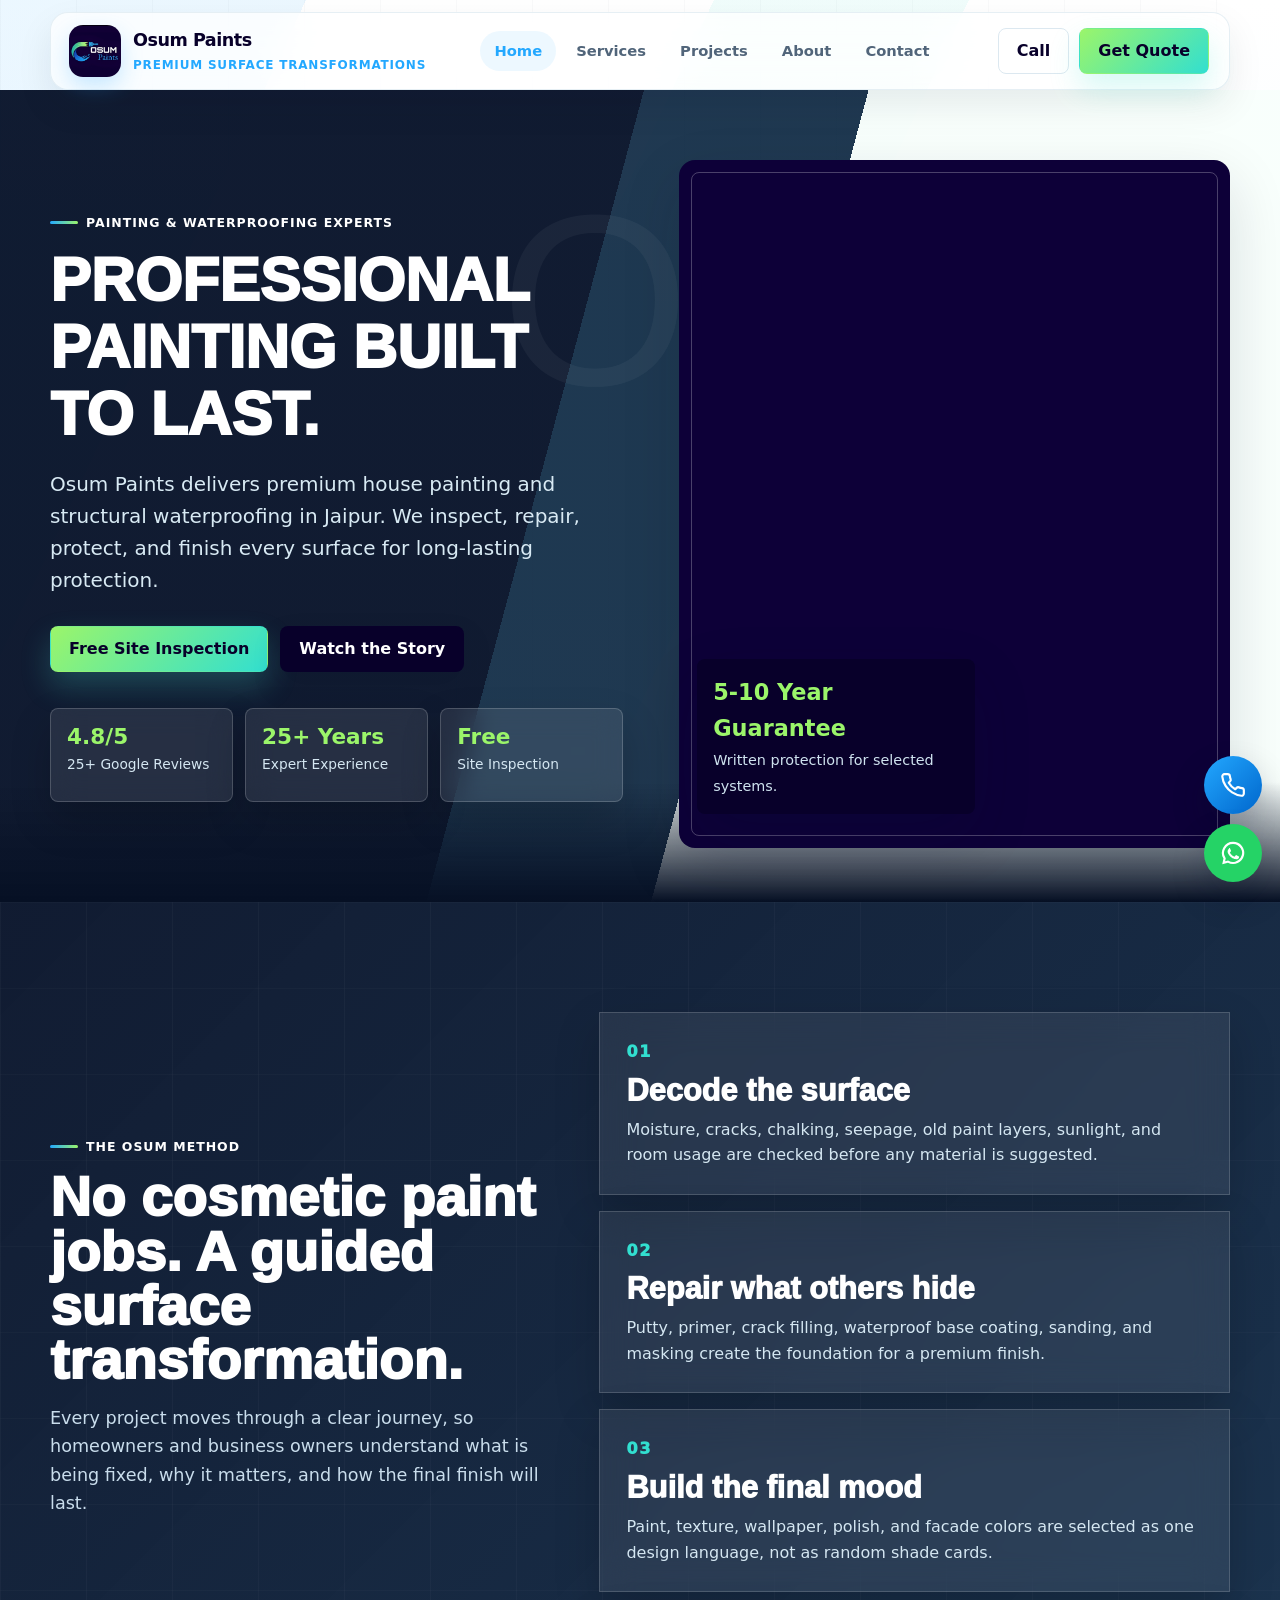
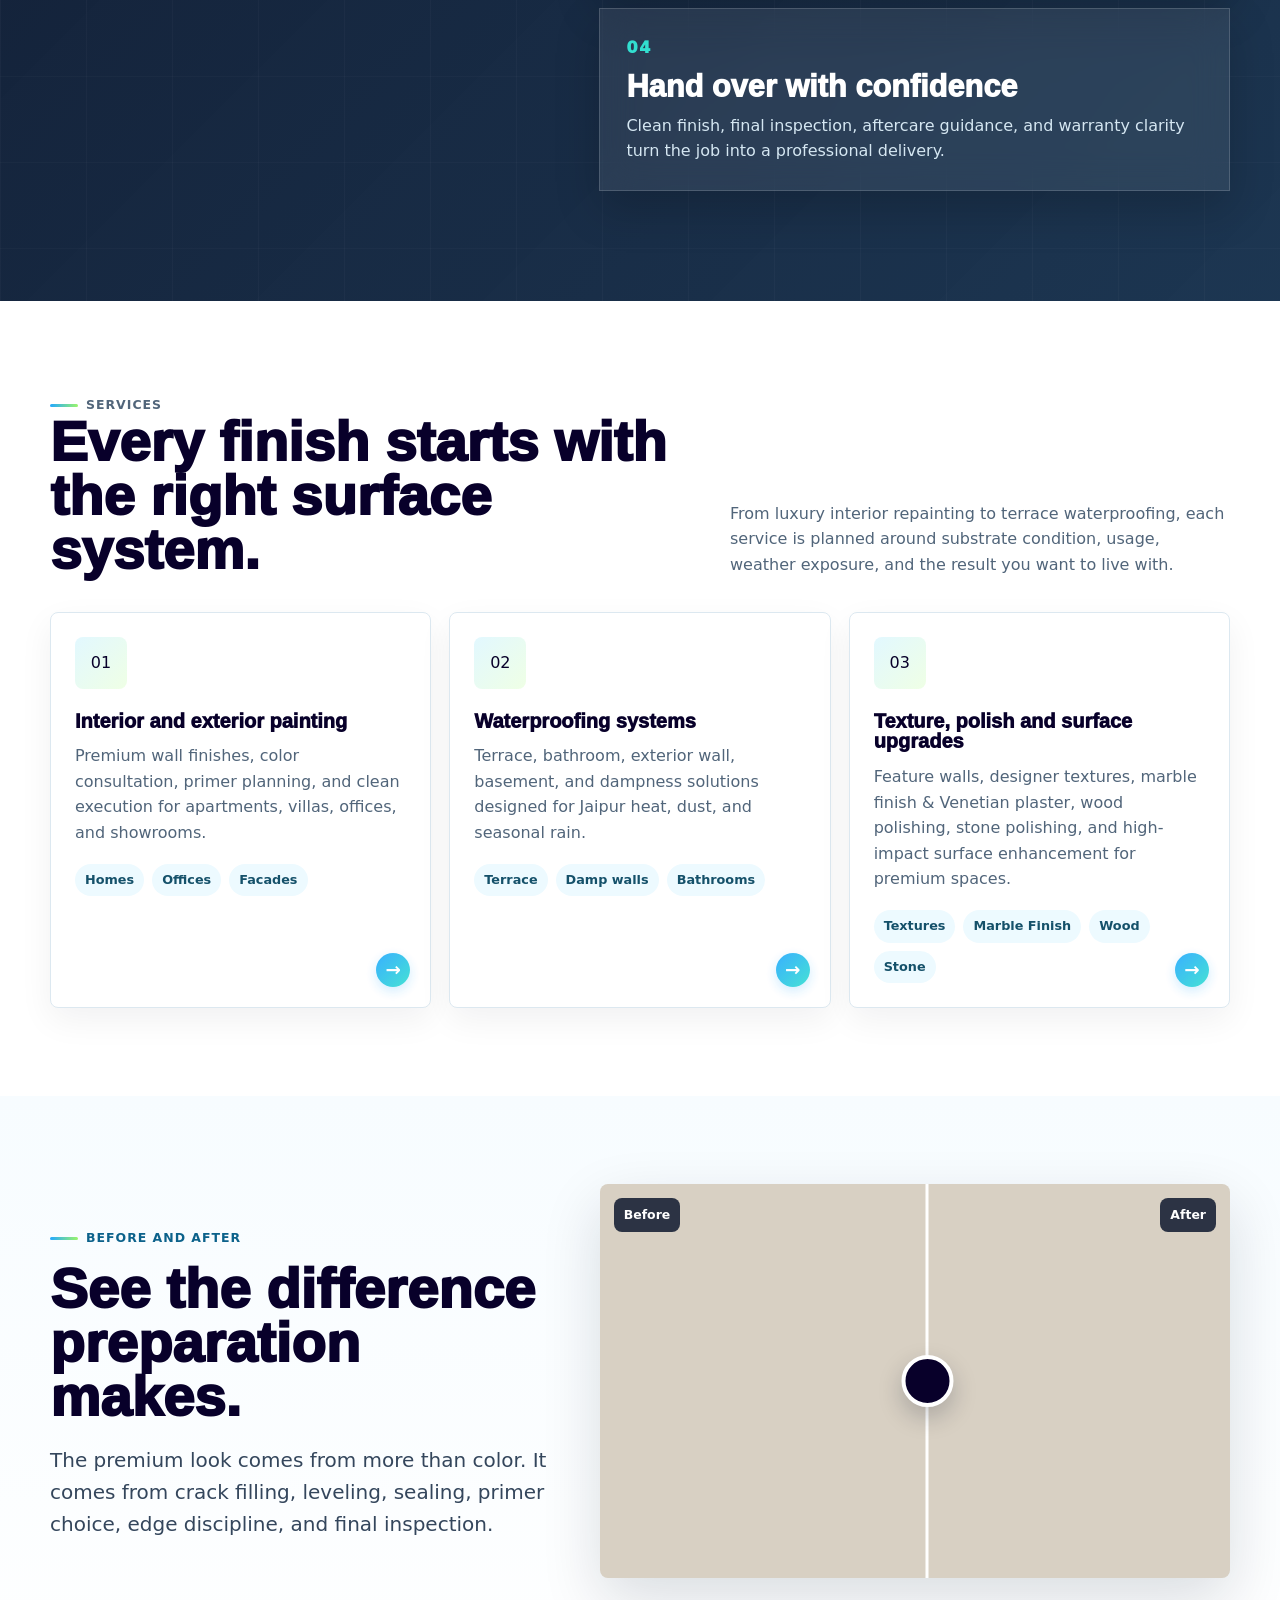
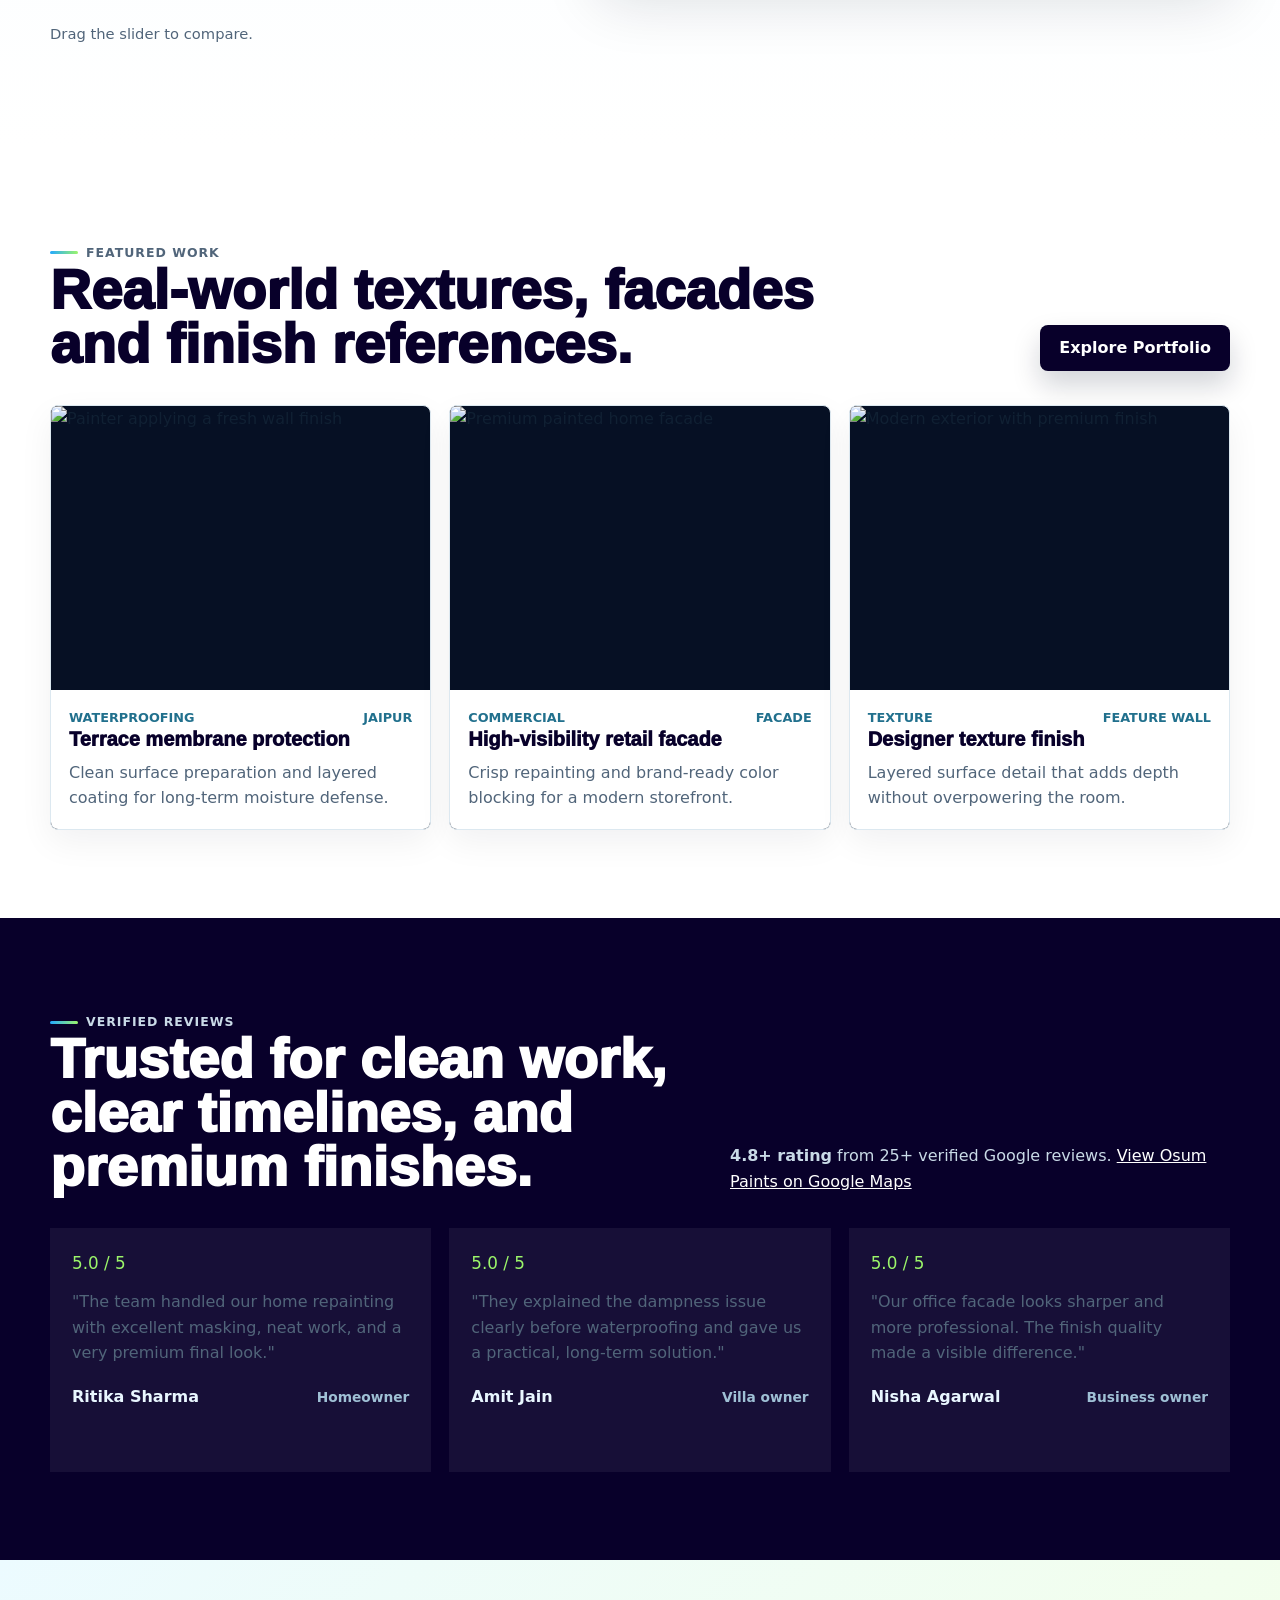
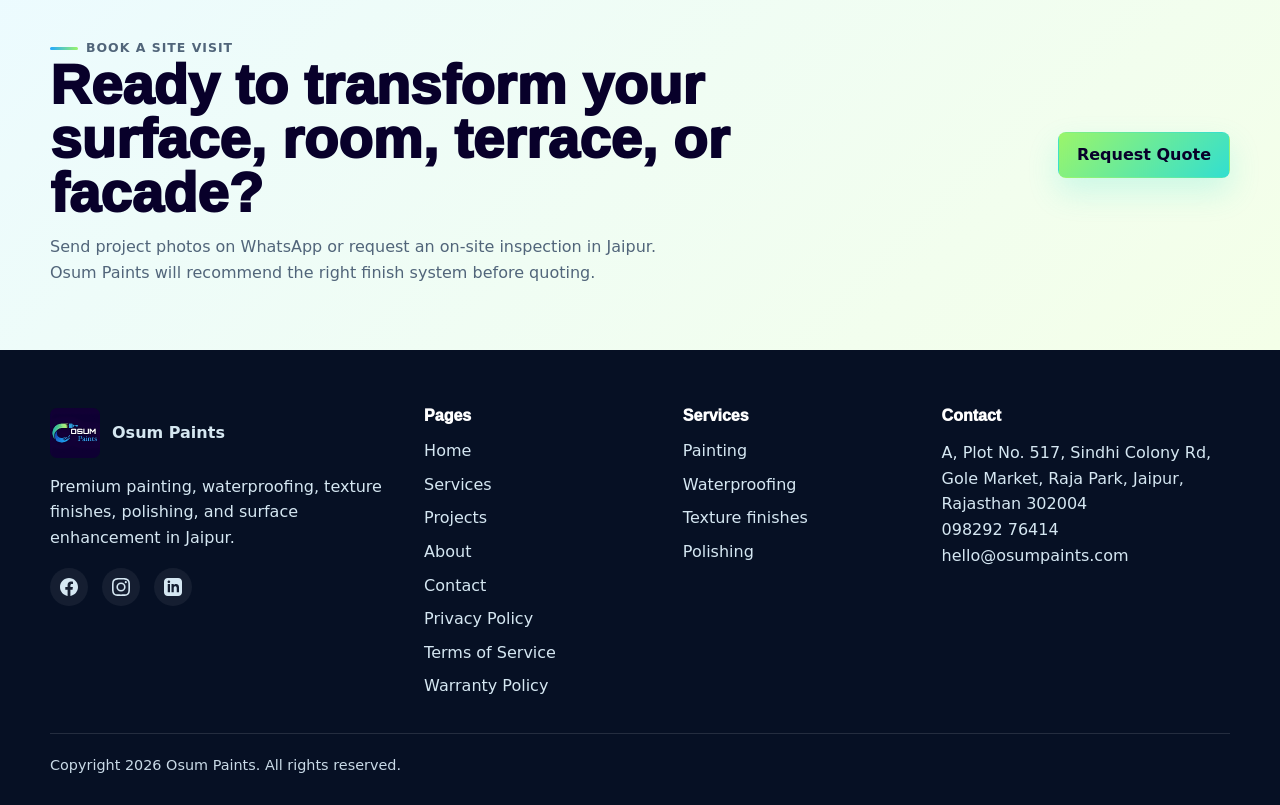
==== commit e33151ac: "fixes" ====
--- a/index.html
+++ b/index.html
@@ -81,7 +81,7 @@
         "areaServed": ["Jaipur", "Raja Park", "Vaishali Nagar", "Mansarovar", "Malviya Nagar", "Jagatpura", "Tonk Road", "Pratap Nagar", "Vidhyadhar Nagar", "Bani Park"],
         "founder": {"@type": "Person", "name": "Omprakash Tank", "jobTitle": "Founder & Owner"},
         "employee": {"@type": "Person", "name": "Lucky Tank", "jobTitle": "Chief Executive Officer"},
-        "aggregateRating": {"@type": "AggregateRating", "ratingValue": "4.8", "reviewCount": "15"},
+        "aggregateRating": {"@type": "AggregateRating", "ratingValue": "4.8", "reviewCount": "25"},
         "review": [
           {"@type": "Review", "reviewRating": {"@type": "Rating", "ratingValue": "5"}, "author": {"@type": "Person", "name": "Ritika Sharma"}, "reviewBody": "Neat home repainting with masking, clear communication, and a premium final finish."},
           {"@type": "Review", "reviewRating": {"@type": "Rating", "ratingValue": "5"}, "author": {"@type": "Person", "name": "Amit Jain"}, "reviewBody": "Clear waterproofing diagnosis and a practical solution for dampness and terrace leakage."}
@@ -177,8 +177,8 @@
             <a class="btn btn-primary" href="#transformation-story">Watch the Story</a>
           </div>
           <div class="hero-proof" aria-label="Company highlights">
-            <div class="proof-item"><strong>4.8/5</strong><span>15+ Google Reviews</span></div>
-            <div class="proof-item"><strong>15+ Years</strong><span>Expert Experience</span></div>
+            <div class="proof-item"><strong>4.8/5</strong><span>25+ Google Reviews</span></div>
+            <div class="proof-item"><strong>25+ Years</strong><span>Expert Experience</span></div>
             <div class="proof-item"><strong>Free</strong><span>Site Inspection</span></div>
           </div>
         </div>
@@ -206,7 +206,7 @@
             <p class="stat-label">Average customer rating</p>
           </div>
           <div class="stat-card">
-            <div class="stat-number lime">15+</div>
+            <div class="stat-number lime">25+</div>
             <p class="stat-label">Years combined team experience</p>
           </div>
         </div>
@@ -260,18 +260,21 @@
             <h3>Interior and exterior painting</h3>
             <p>Premium wall finishes, color consultation, primer planning, and clean execution for apartments, villas, offices, and showrooms.</p>
             <div class="service-list"><span class="pill">Homes</span><span class="pill">Offices</span><span class="pill">Facades</span></div>
+            <a class="service-btn" href="https://wa.me/919829276414?text=Hello%20Osum%20Paints%2C%20I%20am%20interested%20in%20Interior%20and%20Exterior%20Painting%20services.%20Please%20share%20details%20and%20a%20quote." aria-label="Enquire about interior and exterior painting on WhatsApp">→</a>
           </article>
           <article class="card service-card">
             <div class="service-icon" aria-hidden="true">02</div>
             <h3>Waterproofing systems</h3>
             <p>Terrace, bathroom, exterior wall, basement, and dampness solutions designed for Jaipur heat, dust, and seasonal rain.</p>
             <div class="service-list"><span class="pill">Terrace</span><span class="pill">Damp walls</span><span class="pill">Bathrooms</span></div>
+            <a class="service-btn" href="https://wa.me/919829276414?text=Hello%20Osum%20Paints%2C%20I%20am%20interested%20in%20Waterproofing%20services.%20Please%20share%20details%20and%20a%20quote." aria-label="Enquire about waterproofing on WhatsApp">→</a>
           </article>
           <article class="card service-card">
             <div class="service-icon" aria-hidden="true">03</div>
             <h3>Texture, polish and surface upgrades</h3>
-            <p>Feature walls, designer textures, wood polishing, stone polishing, and high-impact surface enhancement for premium spaces.</p>
-            <div class="service-list"><span class="pill">Textures</span><span class="pill">Wood</span><span class="pill">Stone</span></div>
+            <p>Feature walls, designer textures, marble finish &amp; Venetian plaster, wood polishing, stone polishing, and high-impact surface enhancement for premium spaces.</p>
+            <div class="service-list"><span class="pill">Textures</span><span class="pill">Marble Finish</span><span class="pill">Wood</span><span class="pill">Stone</span></div>
+            <a class="service-btn" href="https://wa.me/919829276414?text=Hello%20Osum%20Paints%2C%20I%20am%20interested%20in%20Texture%2C%20Polish%20and%20Surface%20Upgrade%20services.%20Please%20share%20details%20and%20a%20quote." aria-label="Enquire about texture and polish on WhatsApp">→</a>
           </article>
         </div>
       </div>
@@ -285,10 +288,10 @@
           <p class="lead">The premium look comes from more than color. It comes from crack filling, leveling, sealing, primer choice, edge discipline, and final inspection.</p>
         </div>
         <div class="ba-slider" data-ba-slider>
-          <img src="https://images.unsplash.com/photo-1589939705384-5185137a7f0f?auto=format&fit=crop&w=1200&h=760&q=80"
-            srcset="https://images.unsplash.com/photo-1589939705384-5185137a7f0f?auto=format&fit=crop&w=480&h=304&q=80 480w, https://images.unsplash.com/photo-1589939705384-5185137a7f0f?auto=format&fit=crop&w=800&h=507&q=80 800w, https://images.unsplash.com/photo-1589939705384-5185137a7f0f?auto=format&fit=crop&w=1200&h=760&q=80 1200w"
+          <img src="https://images.unsplash.com/photo-1558618666-fcd25c85cd64?auto=format&fit=crop&w=1200&h=760&q=80"
+            srcset="https://images.unsplash.com/photo-1558618666-fcd25c85cd64?auto=format&fit=crop&w=480&h=304&q=80 480w, https://images.unsplash.com/photo-1558618666-fcd25c85cd64?auto=format&fit=crop&w=800&h=507&q=80 800w, https://images.unsplash.com/photo-1558618666-fcd25c85cd64?auto=format&fit=crop&w=1200&h=760&q=80 1200w"
             sizes="(max-width: 980px) 100vw, 50vw"
-            width="1200" height="760" alt="Wall painting work in progress" loading="lazy" decoding="async">
+            width="1200" height="760" alt="Worn and peeling wall surface before painting" loading="lazy" decoding="async">
           <img class="ba-after" src="https://images.unsplash.com/photo-1618221195710-dd6b41faaea6?auto=format&fit=crop&w=1200&h=760&q=80"
             srcset="https://images.unsplash.com/photo-1618221195710-dd6b41faaea6?auto=format&fit=crop&w=480&h=304&q=80 480w, https://images.unsplash.com/photo-1618221195710-dd6b41faaea6?auto=format&fit=crop&w=800&h=507&q=80 800w, https://images.unsplash.com/photo-1618221195710-dd6b41faaea6?auto=format&fit=crop&w=1200&h=760&q=80 1200w"
             sizes="(max-width: 980px) 100vw, 50vw"
@@ -344,7 +347,7 @@
             <p class="eyebrow">Verified reviews</p>
             <h2>Trusted for clean work, clear timelines, and premium finishes.</h2>
           </div>
-          <p><strong>4.8+ rating</strong> from 15+ verified Google reviews. <a class="review-link" href="https://www.google.com/maps/search/Osum+Paints+Jaipur" target="_blank" rel="noopener">View Osum Paints on Google Maps</a></p>
+          <p><strong>4.8+ rating</strong> from 25+ verified Google reviews. <a class="review-link" href="https://www.google.com/maps/search/Osum+Paints+Jaipur" target="_blank" rel="noopener">View Osum Paints on Google Maps</a></p>
         </div>
         <div class="review-grid">
           <article class="review-card"><div class="stars">5.0 / 5</div><p>"The team handled our home repainting with excellent masking, neat work, and a very premium final look."</p><div class="reviewer">Ritika Sharma <span>Homeowner</span></div></article>
@@ -415,6 +418,9 @@
     </div>
     <div class="container footer-bottom">Copyright 2026 Osum Paints. All rights reserved.</div>
   </footer>
+  <a class="call-float" href="tel:+919829276414" aria-label="Call Osum Paints">
+    <svg viewBox="0 0 24 24" fill="none" stroke="currentColor" stroke-width="2" stroke-linecap="round" stroke-linejoin="round"><path d="M22 16.92v3a2 2 0 0 1-2.18 2 19.79 19.79 0 0 1-8.63-3.07 19.5 19.5 0 0 1-6-6 19.79 19.79 0 0 1-3.07-8.67A2 2 0 0 1 4.11 2h3a2 2 0 0 1 2 1.72 12.84 12.84 0 0 0 .7 2.81 2 2 0 0 1-.45 2.11L8.09 9.91a16 16 0 0 0 6 6l1.27-1.27a2 2 0 0 1 2.11-.45 12.84 12.84 0 0 0 2.81.7A2 2 0 0 1 22 16.92z"/></svg>
+  </a>
   <a class="whatsapp-float" href="https://wa.me/919829276414?text=Hello%20Osum%20Paints%2C%20I%20need%20a%20quote." aria-label="Chat with Osum Paints on WhatsApp">
     <svg viewBox="0 0 32 32" aria-hidden="true"><path fill="currentColor" d="M16.02 3.2A12.7 12.7 0 0 0 5.1 22.4L3.7 28.8l6.5-1.7A12.7 12.7 0 1 0 16.02 3.2Zm0 2.4a10.3 10.3 0 0 1 8.7 15.8 10.3 10.3 0 0 1-13.8 3.4l-.5-.3-3.4.9.7-3.4-.3-.5A10.3 10.3 0 0 1 16 5.6Zm-4.3 5.6c-.2 0-.5.1-.8.4-.3.4-1.1 1.1-1.1 2.7 0 1.6 1.1 3.1 1.3 3.3.2.3 2.2 3.5 5.5 4.7 2.7 1.1 3.3.9 3.9.8.6-.1 1.9-.8 2.2-1.5.3-.8.3-1.4.2-1.5-.1-.2-.3-.3-.7-.5l-2.2-1.1c-.3-.1-.6-.2-.8.2-.2.3-.9 1.1-1.1 1.3-.2.2-.4.2-.8.1-.4-.2-1.5-.6-2.8-1.8-1-1-1.8-2.1-2-2.5-.2-.3 0-.5.2-.7l.5-.6c.2-.2.2-.4.4-.6.1-.2.1-.5 0-.7l-1-2.4c-.3-.6-.5-.6-.8-.6h-.6Z"/></svg>
   </a>
--- a/styles.css
+++ b/styles.css
@@ -34,8 +34,8 @@
   inset: 0;
   z-index: -2;
   background:
-    linear-gradient(115deg, rgba(40, 169, 255, .09) 0 18%, transparent 18% 42%, rgba(69, 227, 209, .08) 42% 57%, transparent 57%),
-    repeating-linear-gradient(90deg, rgba(7,18,41,.025) 0 1px, transparent 1px 76px),
+    linear-gradient(115deg, rgba(40, 169, 255, .09) 0%, rgba(40, 169, 255, .09) 18%, transparent 18%, transparent 42%, rgba(69, 227, 209, .08) 42%, rgba(69, 227, 209, .08) 57%, transparent 57%),
+    repeating-linear-gradient(90deg, rgba(7,18,41,.025) 0px, rgba(7,18,41,.025) 1px, transparent 1px, transparent 76px),
     linear-gradient(180deg, #ffffff, #f7fcff 46%, #ffffff);
 }
 
@@ -338,7 +338,7 @@
   overflow: hidden;
   background:
     linear-gradient(118deg, rgba(255,255,255,.96), rgba(237,250,255,.94) 52%, rgba(248,255,242,.92)),
-    repeating-linear-gradient(90deg, rgba(7,18,41,.04) 0 1px, transparent 1px 80px);
+    repeating-linear-gradient(90deg, rgba(7,18,41,.04) 0px, rgba(7,18,41,.04) 1px, transparent 1px, transparent 80px);
 }
 .hero::before {
   content: var(--hero-word);
@@ -527,7 +527,7 @@
   --hero-word-top: 14%;
   min-height: calc(100svh - 88px);
   background:
-    linear-gradient(105deg, rgba(7,18,41,.96) 0 43%, rgba(8,35,62,.9) 43% 58%, rgba(248,255,252,.92) 58%),
+    linear-gradient(105deg, rgba(7,18,41,.96) 0%, rgba(7,18,41,.96) 43%, rgba(8,35,62,.9) 43%, rgba(8,35,62,.9) 58%, rgba(248,255,252,.92) 58%),
     url("https://images.unsplash.com/photo-1600585154340-be6161a56a0c?auto=format&fit=crop&w=1800&q=82") center/cover;
 }
 
@@ -1090,8 +1090,7 @@
   position: relative;
   overflow: hidden;
 }
-.service-card::after {
-  content: "\2192";
+.service-card .service-btn {
   position: absolute;
   bottom: 20px;
   right: 20px;
@@ -1110,7 +1109,7 @@
   opacity: .9;
   z-index: 2;
 }
-.service-card:hover::after {
+.service-card:hover .service-btn {
   transform: translateX(4px);
   background: linear-gradient(135deg, var(--lime), var(--aqua));
   color: var(--navy);
@@ -1823,8 +1822,34 @@
   background: #25d366;
   color: var(--white);
   box-shadow: 0 16px 34px rgba(7, 18, 41, .24);
+  transition: transform 0.22s cubic-bezier(0.16, 1, 0.3, 1), box-shadow 0.22s cubic-bezier(0.16, 1, 0.3, 1);
 }
 .whatsapp-float svg { width: 28px; height: 28px; }
+.whatsapp-float:hover {
+  transform: scale(1.08) translateY(-2px);
+  box-shadow: 0 20px 38px rgba(7, 18, 41, .32);
+}
+
+.call-float {
+  position: fixed;
+  right: 18px;
+  bottom: 86px;
+  z-index: 60;
+  width: 58px;
+  height: 58px;
+  display: grid;
+  place-items: center;
+  border-radius: 999px;
+  background: linear-gradient(135deg, var(--blue), #0066cc);
+  color: var(--white);
+  box-shadow: 0 16px 34px rgba(7, 18, 41, .24);
+  transition: transform 0.22s cubic-bezier(0.16, 1, 0.3, 1), box-shadow 0.22s cubic-bezier(0.16, 1, 0.3, 1);
+}
+.call-float svg { width: 26px; height: 26px; }
+.call-float:hover {
+  transform: scale(1.08) translateY(-2px);
+  box-shadow: 0 20px 38px rgba(7, 18, 41, .32);
+}
 
 body.js-ready .reveal {
   opacity: 1;
@@ -2214,7 +2239,7 @@
 /* Page-specific hero personalities */
 .home-hero {
   background:
-    linear-gradient(105deg, rgba(7,18,41,.96) 0 43%, rgba(8,35,62,.9) 43% 58%, rgba(248,255,252,.92) 58%),
+    linear-gradient(105deg, rgba(7,18,41,.96) 0%, rgba(7,18,41,.96) 43%, rgba(8,35,62,.9) 43%, rgba(8,35,62,.9) 58%, rgba(248,255,252,.92) 58%),
     url("https://images.unsplash.com/photo-1600585154340-be6161a56a0c?auto=format&fit=crop&w=1800&q=82") center/cover;
 }
 
@@ -2225,7 +2250,7 @@
 .services-hero {
   background:
     linear-gradient(135deg, rgba(245,250,255,.98) 0%, rgba(240,227,255,.94) 56%, rgba(235,255,248,.92) 100%),
-    repeating-linear-gradient(120deg, rgba(40,169,255,.08) 0 1px, transparent 1px 74px);
+    repeating-linear-gradient(120deg, rgba(40,169,255,.08) 0px, rgba(40,169,255,.08) 1px, transparent 1px, transparent 74px);
 }
 
 .services-hero .gradient-orb {
@@ -2261,7 +2286,7 @@
 .contact-hero {
   background:
     linear-gradient(135deg, rgba(245,250,255,.98), rgba(232,245,233,.92) 50%, rgba(238,245,255,.96)),
-    repeating-linear-gradient(0deg, rgba(7,18,41,.04) 0 1px, transparent 1px 70px);
+    repeating-linear-gradient(0deg, rgba(7,18,41,.04) 0px, rgba(7,18,41,.04) 1px, transparent 1px, transparent 70px);
 }
 
 .contact-hero .hero-highlight {
@@ -3434,6 +3459,11 @@
     right: 14px;
     bottom: 14px;
   }
+
+  .call-float {
+    right: 14px;
+    bottom: 82px;
+  }
 }
 
 @media (max-width: 380px) {
@@ -3685,7 +3715,7 @@
     padding: 18px;
   }
 
-  .service-card::after {
+  .service-card .service-btn {
     right: 16px !important;
     bottom: 16px !important;
     width: 28px !important;
@@ -3854,7 +3884,7 @@
     line-height: 1;
   }
 
-  .service-card::after {
+  .service-card .service-btn {
     right: 16px !important;
     bottom: 16px !important;
     width: 28px !important;
